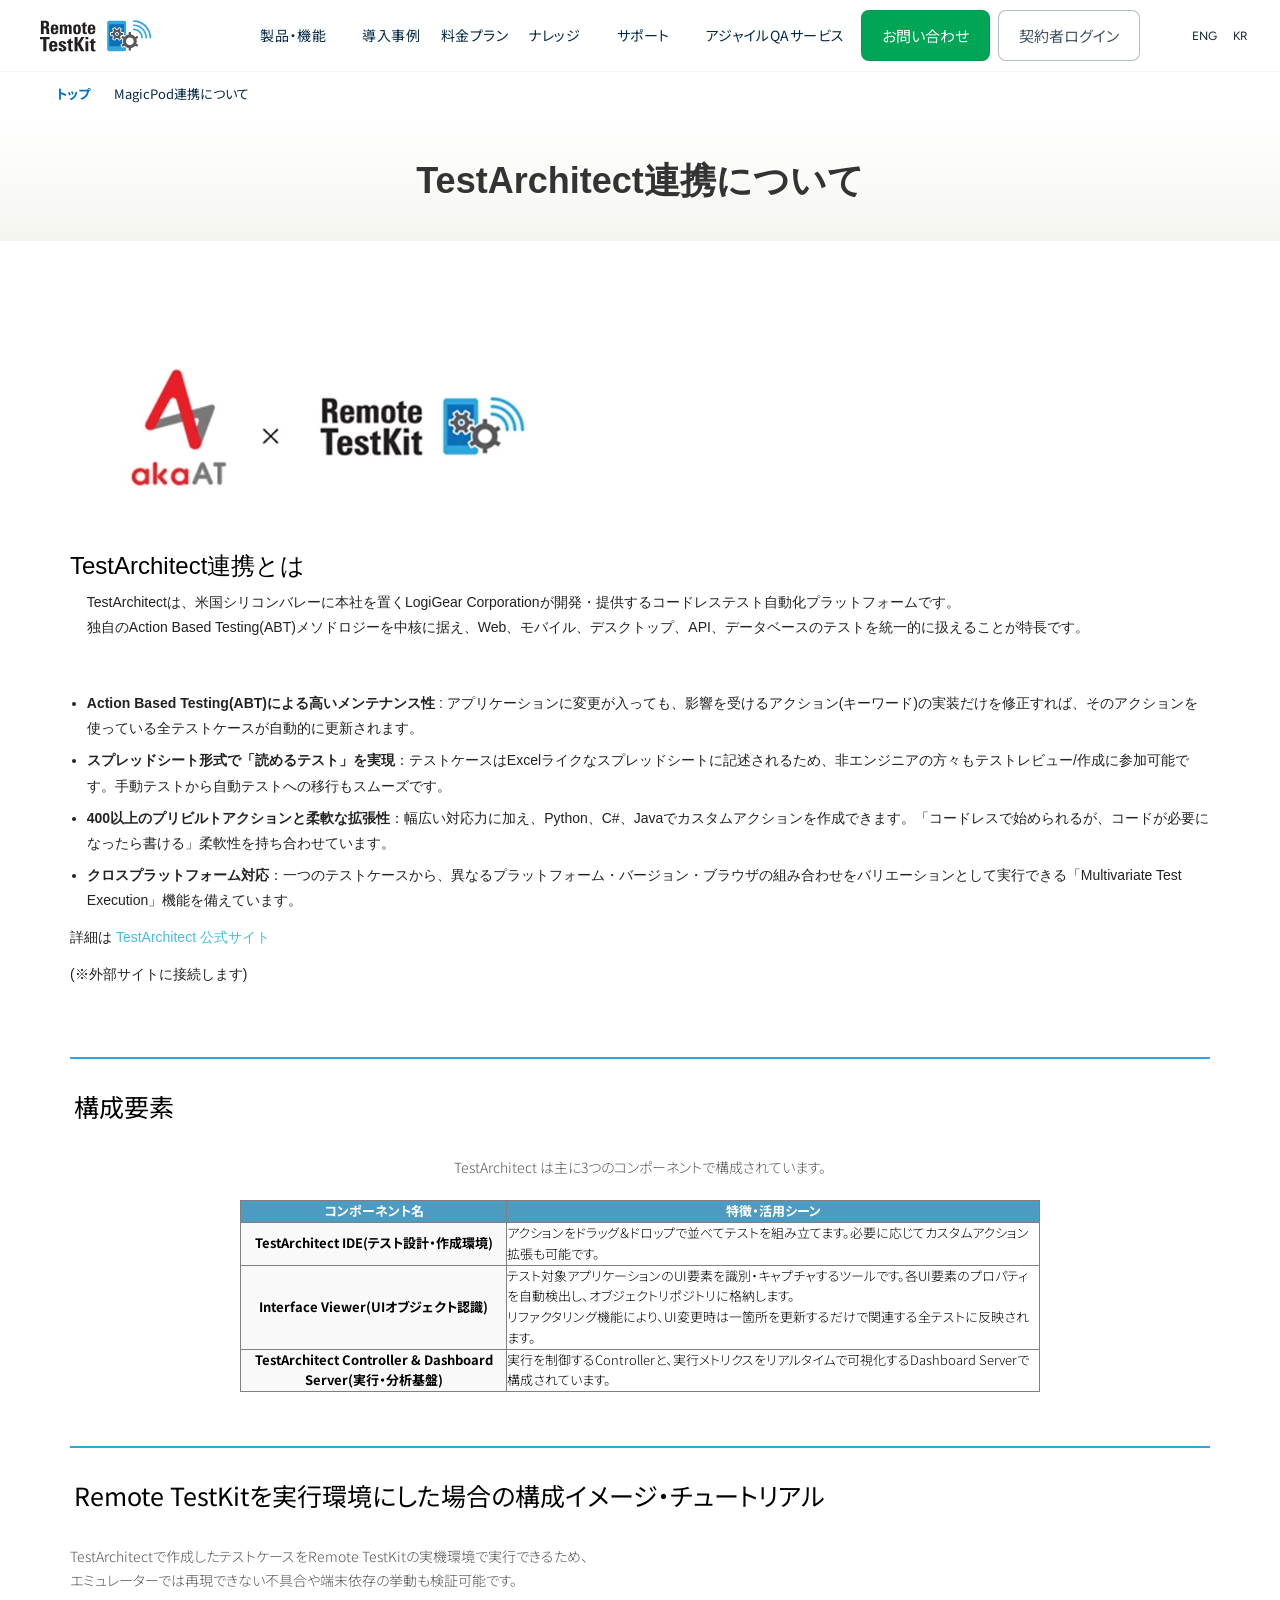
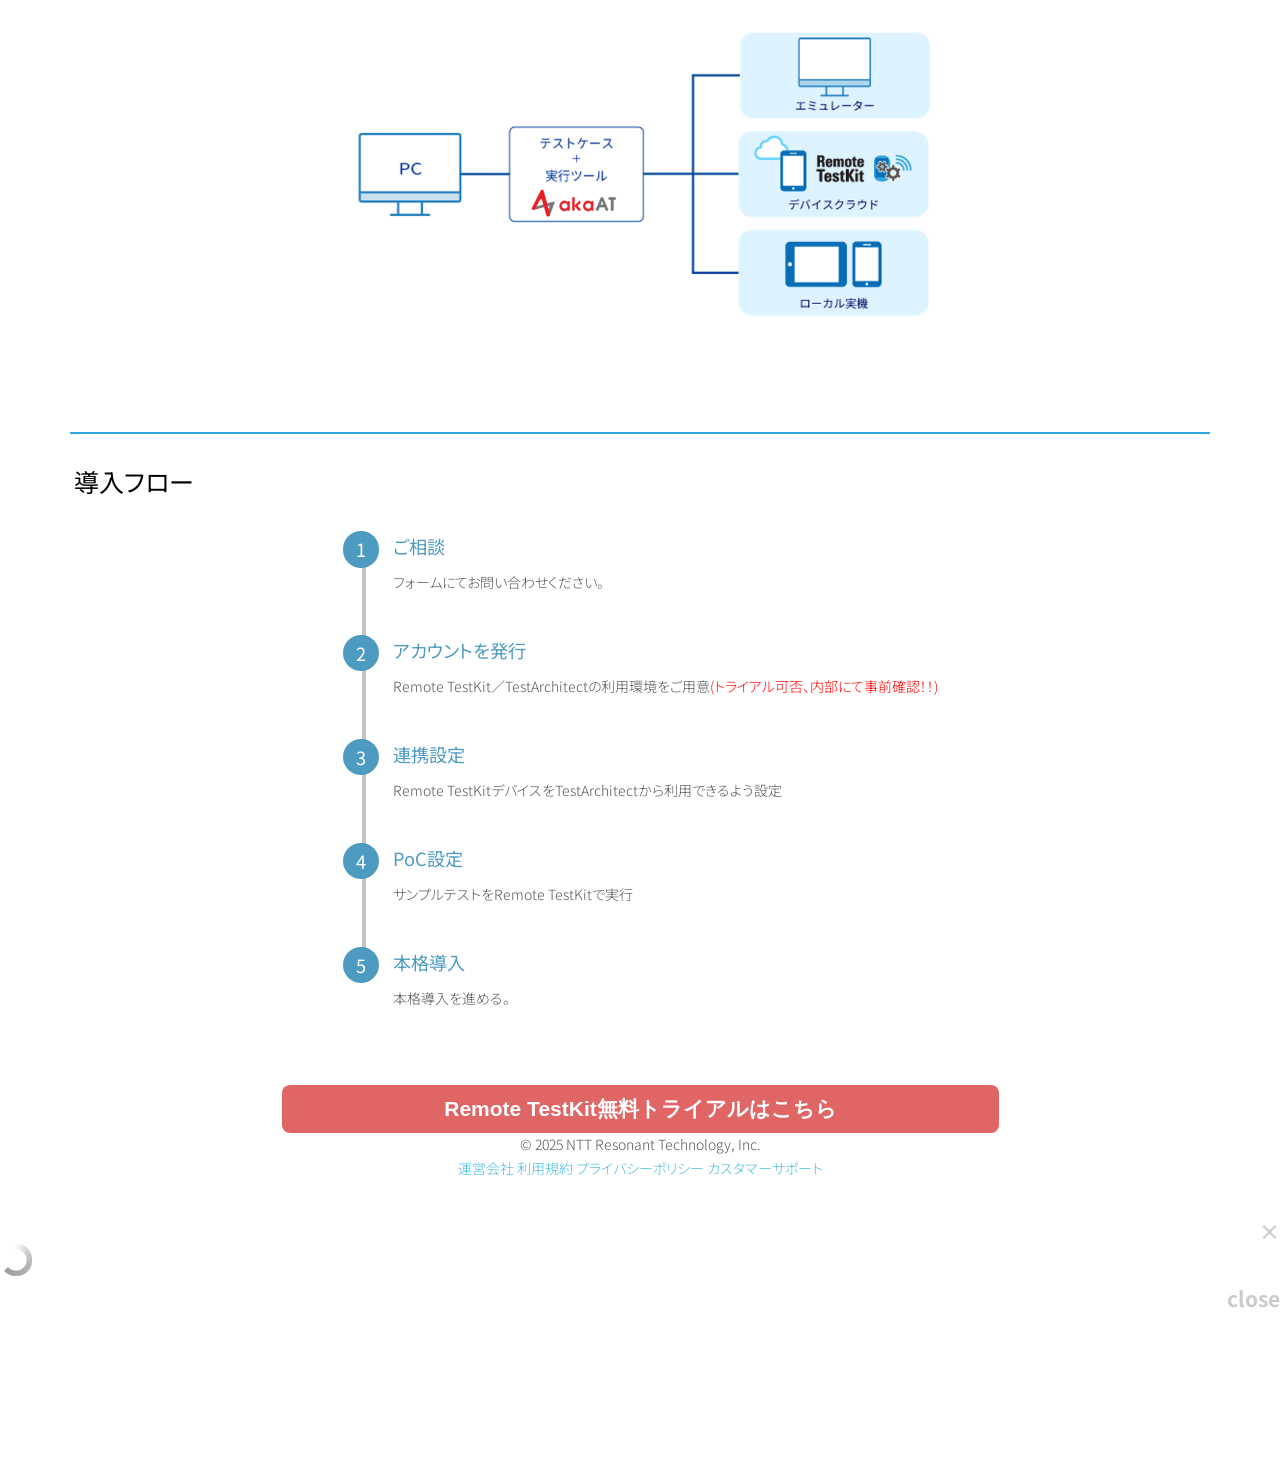
==== TestArchitect/index.html @ 310fbea2 "TestArchitect 初版" ====
<!DOCTYPE html>
<!-- saved from url=(0085)https://appkitbox.com/magicpod%e9%80%a3%e6%90%ba%e3%81%ab%e3%81%a4%e3%81%84%e3%81%a6/ -->
<html lang="ja" class="ja js flexbox flexboxlegacy canvas canvastext webgl no-touch geolocation postmessage no-websqldatabase indexeddb hashchange history draganddrop websockets rgba hsla multiplebgs backgroundsize borderimage borderradius boxshadow textshadow opacity cssanimations csscolumns cssgradients cssreflections csstransforms csstransforms3d csstransitions fontface generatedcontent video audio localstorage sessionstorage webworkers no-applicationcache svg inlinesvg smil svgclippaths" style=""><head prefix="og: http://ogp.me/ns# fb: http://ogp.me/ns/fb# article: http://ogp.me/ns/article#"><meta http-equiv="Content-Type" content="text/html; charset=UTF-8">
<!-- Google Tag Manager -->
<script type="text/javascript" src="./TestArchitect連携について _ Remote TestKit_files/pd.js.ダウンロード"></script><script async="" src="./TestArchitect連携について _ Remote TestKit_files/clarity.js.ダウンロード"></script><script async="" src="./TestArchitect連携について _ Remote TestKit_files/0.8.41"></script><script async="" src="./TestArchitect連携について _ Remote TestKit_files/187213957"></script><script type="text/javascript" async="" src="./TestArchitect連携について _ Remote TestKit_files/js"></script><script type="text/javascript" async="" src="./TestArchitect連携について _ Remote TestKit_files/js(1)"></script><script type="text/javascript" async="" src="./TestArchitect連携について _ Remote TestKit_files/destination"></script><script type="text/javascript" async="" src="./TestArchitect連携について _ Remote TestKit_files/destination(1)"></script><script src="./TestArchitect連携について _ Remote TestKit_files/conversations-embed.js.ダウンロード" type="text/javascript" id="hubspot-messages-loader" data-loader="hs-scriptloader" data-hsjs-portal="46107860" data-hsjs-env="prod" data-hsjs-hublet="na1"></script><script src="./TestArchitect連携について _ Remote TestKit_files/46107860.js.ダウンロード" type="text/javascript" id="hs-analytics"></script><script src="./TestArchitect連携について _ Remote TestKit_files/web-interactives-embed.js.ダウンロード" type="text/javascript" id="hubspot-web-interactives-loader" crossorigin="anonymous" data-loader="hs-scriptloader" data-hsjs-portal="46107860" data-hsjs-env="prod" data-hsjs-hublet="na1"></script><script src="./TestArchitect連携について _ Remote TestKit_files/banner.js.ダウンロード" type="text/javascript" id="cookieBanner-46107860" data-cookieconsent="ignore" data-hs-ignore="true" data-loader="hs-scriptloader" data-hsjs-portal="46107860" data-hsjs-env="prod" data-hsjs-hublet="na1"></script><script src="./TestArchitect連携について _ Remote TestKit_files/fb.js.ダウンロード" type="text/javascript" id="hs-ads-pixel-46107860" data-ads-portal-id="46107860" data-ads-env="prod" data-loader="hs-scriptloader" data-hsjs-portal="46107860" data-hsjs-env="prod" data-hsjs-hublet="na1"></script><script type="text/javascript" async="" src="./TestArchitect連携について _ Remote TestKit_files/6c30570b.js.ダウンロード"></script><script async="" src="./TestArchitect連携について _ Remote TestKit_files/pixel.js.ダウンロード"></script><script async="" src="./TestArchitect連携について _ Remote TestKit_files/lv7d6keakw"></script><script src="./TestArchitect連携について _ Remote TestKit_files/3764869710409038" async=""></script><script src="./TestArchitect連携について _ Remote TestKit_files/300545954477905" async=""></script><script async="" src="./TestArchitect連携について _ Remote TestKit_files/fbevents.js.ダウンロード"></script><script type="text/javascript" async="" src="./TestArchitect連携について _ Remote TestKit_files/bat.js.ダウンロード"></script><script type="text/javascript" async="" src="./TestArchitect連携について _ Remote TestKit_files/analytics.js.ダウンロード"></script><script type="text/javascript" async="" src="./TestArchitect連携について _ Remote TestKit_files/js(2)"></script><script type="text/javascript" async="" src="./TestArchitect連携について _ Remote TestKit_files/js(3)"></script><script type="text/javascript" async="" src="./TestArchitect連携について _ Remote TestKit_files/pta.js.ダウンロード"></script><script type="text/javascript" async="" src="./TestArchitect連携について _ Remote TestKit_files/pts.js.ダウンロード"></script><script async="" src="./TestArchitect連携について _ Remote TestKit_files/tag.js.ダウンロード"></script><script async="" src="./TestArchitect連携について _ Remote TestKit_files/gtm.js.ダウンロード"></script><script>(function(w,d,s,l,i){w[l]=w[l]||[];w[l].push({'gtm.start':
new Date().getTime(),event:'gtm.js'});var f=d.getElementsByTagName(s)[0],
j=d.createElement(s),dl=l!='dataLayer'?'&l='+l:'';j.async=true;j.src=
'https://www.googletagmanager.com/gtm.js?id='+i+dl;f.parentNode.insertBefore(j,f);
})(window,document,'script','dataLayer','GTM-W7FRDHK');</script>
<!-- End Google Tag Manager -->




<meta name="twitter:site" content="@AppKitBox">
<meta name="twitter:card" content="summary">
<meta name="viewport" content="width=device-width, initial-scale=1">
<!-- <meta http-equiv="X-FRAME-OPTIONS" content="SAMEORIGIN"> -->



<link rel="stylesheet" href="./TestArchitect連携について _ Remote TestKit_files/font-awesome.min.css">
<link rel="stylesheet" href="./TestArchitect連携について _ Remote TestKit_files/colorbox.css">
<link rel="stylesheet" href="./TestArchitect連携について _ Remote TestKit_files/button.css">
<link rel="stylesheet" href="./TestArchitect連携について _ Remote TestKit_files/style.css" type="text/css">
<link rel="stylesheet" href="./TestArchitect連携について _ Remote TestKit_files/main.css">
<link rel="stylesheet" href="./TestArchitect連携について _ Remote TestKit_files/renew.css" type="text/css" media="all">
<link rel="stylesheet" href="./TestArchitect連携について _ Remote TestKit_files/table-sort-style.css">
<link rel="stylesheet" href="./TestArchitect連携について _ Remote TestKit_files/pages.css">
<link rel="stylesheet" href="./TestArchitect連携について _ Remote TestKit_files/common.css">
<link rel="stylesheet" media="print" href="./TestArchitect連携について _ Remote TestKit_files/print.css">



<script src="./TestArchitect連携について _ Remote TestKit_files/modernizr.js.ダウンロード"></script>
<script type="text/javascript">
window.onload = function(){
	var ifrm = document.getElementById('rtkkr').contentWindow;
	ifrm.postMessage({cmd:'getHeight'}, home_url( '/' ));
	document.getElementById('rtkkr').onload = function(){
		ifrm.postMessage({cmd:'getHeight'}, home_url( '/' ));
	};
};
window.addEventListener('message',function(e){
	if (e.data.cmd=='adjustHeight') {
		document.getElementById('rtkkr').style.height = e.data.height+'px';
	}
},false);
</script>
<!-- WP_HEAD -->

		<!-- All in One SEO 4.2.3.1 -->
		<title>TestArchitect連携について | Remote TestKit</title>
		<meta name="robots" content="max-image-preview:large">
		<link rel="canonical" href="https://appkitbox.com/magicpod%e9%80%a3%e6%90%ba%e3%81%ab%e3%81%a4%e3%81%84%e3%81%a6">
		<meta name="generator" content="All in One SEO (AIOSEO) 4.2.3.1 ">
		<meta property="og:locale" content="ja_JP">
		<meta property="og:site_name" content="Remote TestKit">
		<meta property="og:type" content="article">
		<meta property="og:title" content="MagicPod連携について | Remote TestKit">
		<meta property="og:url" content="https://appkitbox.com/magicpod%e9%80%a3%e6%90%ba%e3%81%ab%e3%81%a4%e3%81%84%e3%81%a6">
		<meta property="article:published_time" content="2025-10-07T10:10:45+00:00">
		<meta property="article:modified_time" content="2025-10-29T01:18:08+00:00">
		<meta name="twitter:card" content="summary">
		<meta name="twitter:title" content="MagicPod連携について | Remote TestKit">
		<meta name="twitter:image" content="https://appkitbox.com/wp-content/uploads/seo.png">
		<meta name="google" content="nositelinkssearchbox">
		<script type="application/ld+json" class="aioseo-schema">
			{"@context":"https:\/\/schema.org","@graph":[{"@type":"WebSite","@id":"https:\/\/appkitbox.com\/#website","url":"https:\/\/appkitbox.com\/","name":"Remote TestKit","description":"\u30b9\u30de\u30fc\u30c8\u30d5\u30a9\u30f3\u30a2\u30d7\u30ea\u958b\u767a\u3001\u753b\u9762\u30c1\u30a7\u30c3\u30af\u306e\u305f\u3081\u306e\u5b9f\u6a5f\u691c\u8a3c\u30b5\u30fc\u30d3\u30b9\u3067\u3059\u3002\u597d\u304d\u306a\u6642\u306b\u30b9\u30de\u30fc\u30c8\u30d5\u30a9\u30f3\u3092\u30ec\u30f3\u30bf\u30eb\u3057\u3066\u30c6\u30b9\u30c8\u3067\u304d\u307e\u3059\u3002","inLanguage":"ja","publisher":{"@id":"https:\/\/appkitbox.com\/#organization"}},{"@type":"Organization","@id":"https:\/\/appkitbox.com\/#organization","name":"Remote TestKit","url":"https:\/\/appkitbox.com\/"},{"@type":"BreadcrumbList","@id":"https:\/\/appkitbox.com\/magicpod%e9%80%a3%e6%90%ba%e3%81%ab%e3%81%a4%e3%81%84%e3%81%a6\/#breadcrumblist","itemListElement":[{"@type":"ListItem","@id":"https:\/\/appkitbox.com\/#listItem","position":1,"item":{"@type":"WebPage","@id":"https:\/\/appkitbox.com\/","name":"\u30db\u30fc\u30e0","description":"\u30af\u30e9\u30a6\u30c9\u4e0a\u3067\u5b9f\u6a5f\u30b9\u30de\u30db\u3092\u7c21\u5358\u30ec\u30f3\u30bf\u30eb\u3002\u30a2\u30d7\u30ea\u958b\u767a\u3001\u691c\u8a3c\u3001UI\u78ba\u8a8d\u3092\u5727\u5012\u7684\u306b\u52b9\u7387\u5316\uff01 \u7aef\u672b\u306e\u30b5\u30a6\u30f3\u30c9\u78ba\u8a8d\u30fb\u8907\u6570\u7aef\u672b\u3092\u4e26\u3079\u3066\u6bd4\u8f03\u53ef\u80fd\u30fb\u8907\u6570\u4eba\u3067\u540c\u6642\u30c7\u30b6\u30a4\u30f3\u78ba\u8a8d\u30fbPC\u30ad\u30fc\u30dc\u30fc\u30c9\u3067\u30b9\u30de\u30db\u64cd\u4f5c\u30fb\u30b5\u30a4\u30c8\u5168\u753b\u9762\u30ad\u30e3\u30d7\u30c1\u30e3\u30fb24\u6642\u9593365\u65e5\u3044\u3064\u3067\u3082\u691c\u8a3c\u3002","url":"https:\/\/appkitbox.com\/"},"nextItem":"https:\/\/appkitbox.com\/magicpod%e9%80%a3%e6%90%ba%e3%81%ab%e3%81%a4%e3%81%84%e3%81%a6\/#listItem"},{"@type":"ListItem","@id":"https:\/\/appkitbox.com\/magicpod%e9%80%a3%e6%90%ba%e3%81%ab%e3%81%a4%e3%81%84%e3%81%a6\/#listItem","position":2,"item":{"@type":"WebPage","@id":"https:\/\/appkitbox.com\/magicpod%e9%80%a3%e6%90%ba%e3%81%ab%e3%81%a4%e3%81%84%e3%81%a6\/","name":"MagicPod\u9023\u643a\u306b\u3064\u3044\u3066","url":"https:\/\/appkitbox.com\/magicpod%e9%80%a3%e6%90%ba%e3%81%ab%e3%81%a4%e3%81%84%e3%81%a6\/"},"previousItem":"https:\/\/appkitbox.com\/#listItem"}]},{"@type":"WebPage","@id":"https:\/\/appkitbox.com\/magicpod%e9%80%a3%e6%90%ba%e3%81%ab%e3%81%a4%e3%81%84%e3%81%a6\/#webpage","url":"https:\/\/appkitbox.com\/magicpod%e9%80%a3%e6%90%ba%e3%81%ab%e3%81%a4%e3%81%84%e3%81%a6\/","name":"MagicPod\u9023\u643a\u306b\u3064\u3044\u3066 | Remote TestKit","inLanguage":"ja","isPartOf":{"@id":"https:\/\/appkitbox.com\/#website"},"breadcrumb":{"@id":"https:\/\/appkitbox.com\/magicpod%e9%80%a3%e6%90%ba%e3%81%ab%e3%81%a4%e3%81%84%e3%81%a6\/#breadcrumblist"},"datePublished":"2025-10-07T10:10:45+09:00","dateModified":"2025-10-29T01:18:08+09:00"}]}
		</script>
		<!-- All in One SEO -->

<link rel="dns-prefetch" href="https://js.hs-scripts.com/">
<link rel="dns-prefetch" href="https://ajax.googleapis.com/">
<link rel="dns-prefetch" href="https://code.jquery.com/">
<link rel="dns-prefetch" href="https://s.w.org/">
<script type="text/javascript">
window._wpemojiSettings = {"baseUrl":"https:\/\/s.w.org\/images\/core\/emoji\/14.0.0\/72x72\/","ext":".png","svgUrl":"https:\/\/s.w.org\/images\/core\/emoji\/14.0.0\/svg\/","svgExt":".svg","source":{"concatemoji":"https:\/\/appkitbox.com\/wp-includes\/js\/wp-emoji-release.min.js?ver=6.0.11"}};
/*! This file is auto-generated */
!function(e,a,t){var n,r,o,i=a.createElement("canvas"),p=i.getContext&&i.getContext("2d");function s(e,t){var a=String.fromCharCode,e=(p.clearRect(0,0,i.width,i.height),p.fillText(a.apply(this,e),0,0),i.toDataURL());return p.clearRect(0,0,i.width,i.height),p.fillText(a.apply(this,t),0,0),e===i.toDataURL()}function c(e){var t=a.createElement("script");t.src=e,t.defer=t.type="text/javascript",a.getElementsByTagName("head")[0].appendChild(t)}for(o=Array("flag","emoji"),t.supports={everything:!0,everythingExceptFlag:!0},r=0;r<o.length;r++)t.supports[o[r]]=function(e){if(!p||!p.fillText)return!1;switch(p.textBaseline="top",p.font="600 32px Arial",e){case"flag":return s([127987,65039,8205,9895,65039],[127987,65039,8203,9895,65039])?!1:!s([55356,56826,55356,56819],[55356,56826,8203,55356,56819])&&!s([55356,57332,56128,56423,56128,56418,56128,56421,56128,56430,56128,56423,56128,56447],[55356,57332,8203,56128,56423,8203,56128,56418,8203,56128,56421,8203,56128,56430,8203,56128,56423,8203,56128,56447]);case"emoji":return!s([129777,127995,8205,129778,127999],[129777,127995,8203,129778,127999])}return!1}(o[r]),t.supports.everything=t.supports.everything&&t.supports[o[r]],"flag"!==o[r]&&(t.supports.everythingExceptFlag=t.supports.everythingExceptFlag&&t.supports[o[r]]);t.supports.everythingExceptFlag=t.supports.everythingExceptFlag&&!t.supports.flag,t.DOMReady=!1,t.readyCallback=function(){t.DOMReady=!0},t.supports.everything||(n=function(){t.readyCallback()},a.addEventListener?(a.addEventListener("DOMContentLoaded",n,!1),e.addEventListener("load",n,!1)):(e.attachEvent("onload",n),a.attachEvent("onreadystatechange",function(){"complete"===a.readyState&&t.readyCallback()})),(e=t.source||{}).concatemoji?c(e.concatemoji):e.wpemoji&&e.twemoji&&(c(e.twemoji),c(e.wpemoji)))}(window,document,window._wpemojiSettings);
</script><script src="./TestArchitect連携について _ Remote TestKit_files/wp-emoji-release.min.js.ダウンロード" type="text/javascript" defer=""></script>
<style type="text/css">
img.wp-smiley,
img.emoji {
	display: inline !important;
	border: none !important;
	box-shadow: none !important;
	height: 1em !important;
	width: 1em !important;
	margin: 0 0.07em !important;
	vertical-align: -0.1em !important;
	background: none !important;
	padding: 0 !important;
}
</style>
	<link rel="stylesheet" id="cmn-css" href="./TestArchitect連携について _ Remote TestKit_files/common(1).css" type="text/css" media="all">
<link rel="stylesheet" id="wp-block-library-css" href="./TestArchitect連携について _ Remote TestKit_files/style.min.css" type="text/css" media="all">
<style id="global-styles-inline-css" type="text/css">
body{--wp--preset--color--black: #000000;--wp--preset--color--cyan-bluish-gray: #abb8c3;--wp--preset--color--white: #ffffff;--wp--preset--color--pale-pink: #f78da7;--wp--preset--color--vivid-red: #cf2e2e;--wp--preset--color--luminous-vivid-orange: #ff6900;--wp--preset--color--luminous-vivid-amber: #fcb900;--wp--preset--color--light-green-cyan: #7bdcb5;--wp--preset--color--vivid-green-cyan: #00d084;--wp--preset--color--pale-cyan-blue: #8ed1fc;--wp--preset--color--vivid-cyan-blue: #0693e3;--wp--preset--color--vivid-purple: #9b51e0;--wp--preset--gradient--vivid-cyan-blue-to-vivid-purple: linear-gradient(135deg,rgba(6,147,227,1) 0%,rgb(155,81,224) 100%);--wp--preset--gradient--light-green-cyan-to-vivid-green-cyan: linear-gradient(135deg,rgb(122,220,180) 0%,rgb(0,208,130) 100%);--wp--preset--gradient--luminous-vivid-amber-to-luminous-vivid-orange: linear-gradient(135deg,rgba(252,185,0,1) 0%,rgba(255,105,0,1) 100%);--wp--preset--gradient--luminous-vivid-orange-to-vivid-red: linear-gradient(135deg,rgba(255,105,0,1) 0%,rgb(207,46,46) 100%);--wp--preset--gradient--very-light-gray-to-cyan-bluish-gray: linear-gradient(135deg,rgb(238,238,238) 0%,rgb(169,184,195) 100%);--wp--preset--gradient--cool-to-warm-spectrum: linear-gradient(135deg,rgb(74,234,220) 0%,rgb(151,120,209) 20%,rgb(207,42,186) 40%,rgb(238,44,130) 60%,rgb(251,105,98) 80%,rgb(254,248,76) 100%);--wp--preset--gradient--blush-light-purple: linear-gradient(135deg,rgb(255,206,236) 0%,rgb(152,150,240) 100%);--wp--preset--gradient--blush-bordeaux: linear-gradient(135deg,rgb(254,205,165) 0%,rgb(254,45,45) 50%,rgb(107,0,62) 100%);--wp--preset--gradient--luminous-dusk: linear-gradient(135deg,rgb(255,203,112) 0%,rgb(199,81,192) 50%,rgb(65,88,208) 100%);--wp--preset--gradient--pale-ocean: linear-gradient(135deg,rgb(255,245,203) 0%,rgb(182,227,212) 50%,rgb(51,167,181) 100%);--wp--preset--gradient--electric-grass: linear-gradient(135deg,rgb(202,248,128) 0%,rgb(113,206,126) 100%);--wp--preset--gradient--midnight: linear-gradient(135deg,rgb(2,3,129) 0%,rgb(40,116,252) 100%);--wp--preset--duotone--dark-grayscale: url('#wp-duotone-dark-grayscale');--wp--preset--duotone--grayscale: url('#wp-duotone-grayscale');--wp--preset--duotone--purple-yellow: url('#wp-duotone-purple-yellow');--wp--preset--duotone--blue-red: url('#wp-duotone-blue-red');--wp--preset--duotone--midnight: url('#wp-duotone-midnight');--wp--preset--duotone--magenta-yellow: url('#wp-duotone-magenta-yellow');--wp--preset--duotone--purple-green: url('#wp-duotone-purple-green');--wp--preset--duotone--blue-orange: url('#wp-duotone-blue-orange');--wp--preset--font-size--small: 13px;--wp--preset--font-size--medium: 20px;--wp--preset--font-size--large: 36px;--wp--preset--font-size--x-large: 42px;}.has-black-color{color: var(--wp--preset--color--black) !important;}.has-cyan-bluish-gray-color{color: var(--wp--preset--color--cyan-bluish-gray) !important;}.has-white-color{color: var(--wp--preset--color--white) !important;}.has-pale-pink-color{color: var(--wp--preset--color--pale-pink) !important;}.has-vivid-red-color{color: var(--wp--preset--color--vivid-red) !important;}.has-luminous-vivid-orange-color{color: var(--wp--preset--color--luminous-vivid-orange) !important;}.has-luminous-vivid-amber-color{color: var(--wp--preset--color--luminous-vivid-amber) !important;}.has-light-green-cyan-color{color: var(--wp--preset--color--light-green-cyan) !important;}.has-vivid-green-cyan-color{color: var(--wp--preset--color--vivid-green-cyan) !important;}.has-pale-cyan-blue-color{color: var(--wp--preset--color--pale-cyan-blue) !important;}.has-vivid-cyan-blue-color{color: var(--wp--preset--color--vivid-cyan-blue) !important;}.has-vivid-purple-color{color: var(--wp--preset--color--vivid-purple) !important;}.has-black-background-color{background-color: var(--wp--preset--color--black) !important;}.has-cyan-bluish-gray-background-color{background-color: var(--wp--preset--color--cyan-bluish-gray) !important;}.has-white-background-color{background-color: var(--wp--preset--color--white) !important;}.has-pale-pink-background-color{background-color: var(--wp--preset--color--pale-pink) !important;}.has-vivid-red-background-color{background-color: var(--wp--preset--color--vivid-red) !important;}.has-luminous-vivid-orange-background-color{background-color: var(--wp--preset--color--luminous-vivid-orange) !important;}.has-luminous-vivid-amber-background-color{background-color: var(--wp--preset--color--luminous-vivid-amber) !important;}.has-light-green-cyan-background-color{background-color: var(--wp--preset--color--light-green-cyan) !important;}.has-vivid-green-cyan-background-color{background-color: var(--wp--preset--color--vivid-green-cyan) !important;}.has-pale-cyan-blue-background-color{background-color: var(--wp--preset--color--pale-cyan-blue) !important;}.has-vivid-cyan-blue-background-color{background-color: var(--wp--preset--color--vivid-cyan-blue) !important;}.has-vivid-purple-background-color{background-color: var(--wp--preset--color--vivid-purple) !important;}.has-black-border-color{border-color: var(--wp--preset--color--black) !important;}.has-cyan-bluish-gray-border-color{border-color: var(--wp--preset--color--cyan-bluish-gray) !important;}.has-white-border-color{border-color: var(--wp--preset--color--white) !important;}.has-pale-pink-border-color{border-color: var(--wp--preset--color--pale-pink) !important;}.has-vivid-red-border-color{border-color: var(--wp--preset--color--vivid-red) !important;}.has-luminous-vivid-orange-border-color{border-color: var(--wp--preset--color--luminous-vivid-orange) !important;}.has-luminous-vivid-amber-border-color{border-color: var(--wp--preset--color--luminous-vivid-amber) !important;}.has-light-green-cyan-border-color{border-color: var(--wp--preset--color--light-green-cyan) !important;}.has-vivid-green-cyan-border-color{border-color: var(--wp--preset--color--vivid-green-cyan) !important;}.has-pale-cyan-blue-border-color{border-color: var(--wp--preset--color--pale-cyan-blue) !important;}.has-vivid-cyan-blue-border-color{border-color: var(--wp--preset--color--vivid-cyan-blue) !important;}.has-vivid-purple-border-color{border-color: var(--wp--preset--color--vivid-purple) !important;}.has-vivid-cyan-blue-to-vivid-purple-gradient-background{background: var(--wp--preset--gradient--vivid-cyan-blue-to-vivid-purple) !important;}.has-light-green-cyan-to-vivid-green-cyan-gradient-background{background: var(--wp--preset--gradient--light-green-cyan-to-vivid-green-cyan) !important;}.has-luminous-vivid-amber-to-luminous-vivid-orange-gradient-background{background: var(--wp--preset--gradient--luminous-vivid-amber-to-luminous-vivid-orange) !important;}.has-luminous-vivid-orange-to-vivid-red-gradient-background{background: var(--wp--preset--gradient--luminous-vivid-orange-to-vivid-red) !important;}.has-very-light-gray-to-cyan-bluish-gray-gradient-background{background: var(--wp--preset--gradient--very-light-gray-to-cyan-bluish-gray) !important;}.has-cool-to-warm-spectrum-gradient-background{background: var(--wp--preset--gradient--cool-to-warm-spectrum) !important;}.has-blush-light-purple-gradient-background{background: var(--wp--preset--gradient--blush-light-purple) !important;}.has-blush-bordeaux-gradient-background{background: var(--wp--preset--gradient--blush-bordeaux) !important;}.has-luminous-dusk-gradient-background{background: var(--wp--preset--gradient--luminous-dusk) !important;}.has-pale-ocean-gradient-background{background: var(--wp--preset--gradient--pale-ocean) !important;}.has-electric-grass-gradient-background{background: var(--wp--preset--gradient--electric-grass) !important;}.has-midnight-gradient-background{background: var(--wp--preset--gradient--midnight) !important;}.has-small-font-size{font-size: var(--wp--preset--font-size--small) !important;}.has-medium-font-size{font-size: var(--wp--preset--font-size--medium) !important;}.has-large-font-size{font-size: var(--wp--preset--font-size--large) !important;}.has-x-large-font-size{font-size: var(--wp--preset--font-size--x-large) !important;}
</style>
<link rel="stylesheet" id="contact-form-7-css" href="./TestArchitect連携について _ Remote TestKit_files/styles.css" type="text/css" media="all">
<script type="text/javascript" src="./TestArchitect連携について _ Remote TestKit_files/jquery.min.js.ダウンロード" id="jquery-js"></script>
<script type="text/javascript" src="./TestArchitect連携について _ Remote TestKit_files/common.js.ダウンロード" id="cmn-js"></script>
<script type="text/javascript" src="./TestArchitect連携について _ Remote TestKit_files/jquery-migrate-3.1.0.min.js.ダウンロード" id="jquery-migrate-js"></script>
<link rel="https://api.w.org/" href="https://appkitbox.com/wp-json/"><link rel="alternate" type="application/json" href="https://appkitbox.com/wp-json/wp/v2/pages/485871"><link rel="EditURI" type="application/rsd+xml" title="RSD" href="https://appkitbox.com/xmlrpc.php?rsd">
<link rel="wlwmanifest" type="application/wlwmanifest+xml" href="https://appkitbox.com/wp-includes/wlwmanifest.xml"> 
<meta name="generator" content="WordPress 6.0.11">
<link rel="shortlink" href="https://appkitbox.com/?p=485871">
<link rel="alternate" type="application/json+oembed" href="https://appkitbox.com/wp-json/oembed/1.0/embed?url=https%3A%2F%2Fappkitbox.com%2Fmagicpod%25e9%2580%25a3%25e6%2590%25ba%25e3%2581%25ab%25e3%2581%25a4%25e3%2581%2584%25e3%2581%25a6%2F">
<link rel="alternate" type="text/xml+oembed" href="https://appkitbox.com/wp-json/oembed/1.0/embed?url=https%3A%2F%2Fappkitbox.com%2Fmagicpod%25e9%2580%25a3%25e6%2590%25ba%25e3%2581%25ab%25e3%2581%25a4%25e3%2581%2584%25e3%2581%25a6%2F&amp;format=xml">
			<!-- DO NOT COPY THIS SNIPPET! Start of Page Analytics Tracking for HubSpot WordPress plugin v11.1.11-->
			<script class="hsq-set-content-id" data-content-id="standard-page">
				var _hsq = _hsq || [];
				_hsq.push(["setContentType", "standard-page"]);
			</script>
			<!-- DO NOT COPY THIS SNIPPET! End of Page Analytics Tracking for HubSpot WordPress plugin -->
			
<!-- BEGIN: WP Social Bookmarking Light HEAD -->
<style type="text/css">.wp_social_bookmarking_light{
    border: none;
    padding: 0;
    margin: 0 auto;
}
.wp_social_bookmarking_light .wsbl_facebook {}
.wp_social_bookmarking_light .wsbl_facebook a {
  display: inline-block;
  width: 32px;
  height: 32px;
  background: url(/wp-content/themes/testkit-jp/shared/images/common/facebook.svg) no-repeat center;
}
.wp_social_bookmarking_light .wsbl_twitter {}
.wp_social_bookmarking_light .wsbl_twitter a {
  display: inline-block;
  width: 32px;
  height: 32px;
  background: url(/wp-content/themes/testkit-jp/shared/images/common/x.svg) no-repeat center;
}
.wp_social_bookmarking_light .wsbl_facebook img,
.wp_social_bookmarking_light .wsbl_twitter img {
  display: none;
}
.wp_social_bookmarking_light div{
    float: left !important;
    border: 0 !important;
    padding: 0 !important;
    margin: 0 5px 0px 0 !important;
    min-height: 30px !important;
    line-height: 18px !important;
    text-indent: 0 !important;
}
.wp_social_bookmarking_light img{
    border: 0 !important;
    padding: 0;
    margin: 0;
    vertical-align: top !important;
}
.wp_social_bookmarking_light_clear{
    clear: both !important;
}
#fb-root{
    display: none;
}
.wsbl_facebook_like iframe{
    max-width: none !important;
}
.wsbl_pinterest a{
    border: 0px !important;
}
</style>
<!-- END: WP Social Bookmarking Light HEAD -->
<!-- WP_HEAD -->

<script src="./TestArchitect連携について _ Remote TestKit_files/tag" async=""></script><script src="./TestArchitect連携について _ Remote TestKit_files/187052028.js.ダウンロード" type="text/javascript" async="" data-ueto="ueto_ba023ee532"></script><script src="./TestArchitect連携について _ Remote TestKit_files/187213957.js.ダウンロード" type="text/javascript" async="" data-ueto="ueto_78d0136799"></script><style id="_goober"> .go2933276541{position:fixed;display:block;width:100%;height:0px;margin:0px;padding:0px;overflow:visible;transform-style:preserve-3d;background:transparent;backface-visibility:hidden;pointer-events:none;left:0px;z-index:9998;}.go2369186930{top:0px;z-index:9999;height:100%;width:100%;}.go1348078617{bottom:0px;}.go2417249464{position:fixed;z-index:9989;}.go3921366393{left:0;bottom:0;}.go3967842156{right:0;bottom:0;}.go613305155{left:0;top:0;}.go471583506{right:0;top:0;}.go3670563033{position:relative;overflow:hidden;display:none;}.go1041095097{display:block;}.go1632949049{position:absolute;pointer-events:none;width:101vw;height:101vh;background:rgba(0,0,0,0.7);opacity:0;z-index:-1;}.go2512015367{z-index:99998;opacity:0.8;visibility:visible;pointer-events:all;cursor:pointer;}.go1432718904{overflow:hidden;}.go812842568{display:block !important;position:static !important;box-sizing:border-box !important;background:transparent !important;border:none;min-height:0px !important;max-height:none !important;margin:0px;padding:0px !important;height:100% !important;width:1px !important;max-width:100% !important;min-width:100% !important;}.go3064412225{z-index:99999;visibility:hidden;position:absolute;inset:50vh auto auto 50%;left:50%;top:50%;transform:translate(-50%,-50%) translateY(100vh);pointer-events:none;max-height:95%;max-width:95%;}.go1656994552{pointer-events:auto !important;visibility:visible;transform:translate(-50%,-50%) translateY(0);transition:transform 0.75s linear(0,0.006,0.023 2.2%,0.096 4.8%,0.532 15.4%,0.72 21%,0.793,0.853 26.7%,0.902,0.941,0.968 36.2%,0.987 39.7%,1 43.7%,1.007 48.3%,1.009 55.3%,1.002 78.2%,1 );}.go456419034{transition:opacity 0.3s ease-in;}.go3128134379{pointer-events:auto !important;visibility:visible !important;max-height:95vh !important;transition:max-height 1s ease-in;}.go494047706{z-index:9999;width:100%;max-height:95%;position:fixed;visibility:hidden;}.go2481764524{z-index:9999;width:100%;max-height:95%;position:fixed;visibility:hidden;bottom:0px;}.go2685733372{visibility:hidden;}.go2985984737{visibility:visible !important;}.go3281949485{pointer-events:auto !important;visibility:visible !important;max-height:95vh !important;transform:none !important;}.go3508454897{z-index:9999;width:100%;max-height:95%;position:fixed;visibility:hidden;transition:transform 1s linear(0,0.006,0.022 2.3%,0.091 5.1%,0.18 7.6%,0.508 16.3%,0.607,0.691,0.762,0.822 28.4%,0.872,0.912 35.1%,0.944 38.9%,0.968 43%,0.985 47.6%,0.996 53.1%,1.001 58.4%,1.003 65.1%,1 );}.go988075951{z-index:9999;position:fixed;left:10px;top:10px;max-height:95vh !important;max-width:95%;visibility:hidden;}.go2699082514{z-index:9999;position:fixed;right:10px;top:10px;max-height:95vh !important;max-width:95%;visibility:hidden;}.go1595992025{z-index:9999;position:fixed;left:10px;bottom:10px;max-height:95vh !important;max-width:95%;visibility:hidden;}.go1222083472{z-index:9999;position:fixed;right:10px;bottom:10px;max-height:95vh !important;max-width:95%;visibility:hidden;}.go722322694{transition:none !important;}.go26732895{cursor:pointer;}.go2083580917{display:flex;justify-content:center;align-items:center;}</style><style type="text/css">html.hs-messages-widget-open.hs-messages-mobile,html.hs-messages-widget-open.hs-messages-mobile body{overflow:hidden!important;position:relative!important}html.hs-messages-widget-open.hs-messages-mobile body{height:100%!important;margin:0!important}#hubspot-messages-iframe-container{display:initial!important;z-index:2147483647;position:fixed!important;bottom:0!important}#hubspot-messages-iframe-container:hover .hs-drag-handle--v2--widget-open--left,#hubspot-messages-iframe-container:hover .hs-drag-handle--v2--widget-open--right{display:flex!important}#hubspot-messages-iframe-container.widget-align-left{left:0!important}#hubspot-messages-iframe-container.widget-align-right{right:0!important}#hubspot-messages-iframe-container.internal{z-index:1016}#hubspot-messages-iframe-container.internal iframe{min-width:108px}#hubspot-messages-iframe-container .hs-shadow-container{display:initial!important;z-index:-1;position:absolute;width:0;height:0;bottom:0;content:""}#hubspot-messages-iframe-container .hs-shadow-container.internal{display:none!important}#hubspot-messages-iframe-container .hs-shadow-container.active{width:400px;height:400px}#hubspot-messages-iframe-container iframe{display:initial!important;width:100%!important;height:100%!important;border:none!important;position:absolute!important;bottom:0!important;right:0!important;background:transparent!important}#hubspot-messages-iframe-container .hs-drag-handle--v2--widget-open--right{bottom:20px;left:-5px;display:none!important}#hubspot-messages-iframe-container .hs-drag-handle--v2--widget-open--left{bottom:20px;right:-5px;display:none!important}.hs-drag-handle{position:absolute;cursor:grab;height:60px;display:none;align-items:center;transition:opacity .5s ease;transition-delay:.5s;opacity:1}.hs-drag-handle--v1--right{right:82px;bottom:16px}.hs-drag-handle--v1--left{left:82px;bottom:16px}.hs-drag-handle--v2--icon-launcher--right{bottom:23px;left:15px}.hs-drag-handle--v2--icon-launcher--left{bottom:23px;right:15px}.hs-drag-handle--v2--ask-me-anything-launcher--right{bottom:20px;left:10px}.hs-drag-handle--v2--ask-me-anything-launcher--left{bottom:20px;right:10px}.hs-drag-handle--v2--hidden--left,.hs-drag-handle--v2--hidden--right{opacity:0!important;pointer-events:none!important;transition:none!important}.hs-drag-overlay{position:absolute;top:0;left:0;right:0;bottom:0;user-select:none;z-index:999;display:none}</style><script type="text/javascript" async="" src="./TestArchitect連携について _ Remote TestKit_files/f.txt"></script><script type="text/javascript" async="" src="./TestArchitect連携について _ Remote TestKit_files/f(1).txt"></script><script type="text/javascript" src="./TestArchitect連携について _ Remote TestKit_files/analytics"></script></head>

<body class="page-template-default page page-id-485871 magicpod%e9%80%a3%e6%90%ba%e3%81%ab%e3%81%a4%e3%81%84%e3%81%a6 "><div id="hs-web-interactives-top-push-anchor" class="go3670563033"></div>

<!-- Google Tag Manager (noscript) -->
<noscript><iframe src="https://www.googletagmanager.com/ns.html?id=GTM-W7FRDHK"
height="0" width="0" style="display:none;visibility:hidden"></iframe></noscript>
<!-- End Google Tag Manager (noscript) -->

<header>
    <div class="header-top">
        <h1><a href="https://appkitbox.com/"><img src="./TestArchitect連携について _ Remote TestKit_files/logo.svg" width="112" height="32" alt="アプリ開発やサイト制作のスマホ端末実機検証・テスト-Remote TestKit"></a></h1>
        <div class="header-spmenu-btn"><span></span></div>
        <nav>
            <ul class="header-menu">
                <li>
                    <span>製品・機能</span>
                    <ul>
                        <li><a href="https://appkitbox.com/spec/">製品概要・機能</a></li>
                        <li><a href="https://appkitbox.com/devicelist/">ご利用可能な端末</a></li>
                        <li><a href="https://appkitbox.com/usecase/">活用シーンから探す</a></li>
                    </ul>
                </li>
                <li><a href="https://appkitbox.com/case_study/">導入事例</a></li>
                <li><a href="https://appkitbox.com/price/">料金プラン</a></li>
                <li>
                    <span>ナレッジ</span>
                    <ul>
                        <li><a href="https://appkitbox.com/useful_column/">お役立ちコラム</a></li>
                        <li><a href="https://appkitbox.com/event/">イベント・セミナー</a></li>
                    </ul>
                </li>
                <li>
                    <span>サポート</span>
                    <ul>
                        <li><a href="https://appkitbox.com/doc/">ご利用マニュアル</a></li>
                        <li><a href="https://appkitbox.com/faq/">よくあるご質問</a></li>
                        <li><a href="https://appkitbox.com/blog/category/news/">お知らせ</a></li>
                    </ul>
                </li>
                <li><a href="https://appkitbox.com/agile_qa_service/">アジャイルQAサービス</a></li>
            </ul>
            <ul class="header-action">
                <li><a href="https://appkitbox.com/recommend-plan/">お問い合わせ</a></li>
                <li><a href="https://webapp.appkitbox.com/">契約者ログイン</a></li>
            </ul>
            <div class="header-search">
                <form role="search" method="get" action="https://appkitbox.com/">
                    <div><input type="text" name="s" placeholder="キーワードで検索"></div>
                    <i></i>
                </form>
            </div>
            <ul class="header-language">
                <li><a href="https://appkitbox.com/en">ENG</a></li>
                <li><a href="https://remotetestkit.kr/">KR</a></li>
            </ul>
        </nav>
    </div>
    </header>    

<article id="main-content" class="renewal_ttl">
  <nav class="breadcrumbs">
  <!-- Breadcrumb NavXT 7.1.0 -->
<span property="itemListElement" typeof="ListItem"><a property="item" typeof="WebPage" title="Go to Remote TestKit." href="https://appkitbox.com/" class="home"><span property="name">トップ</span></a><meta property="position" content="1"></span><i></i><span property="itemListElement" typeof="ListItem"><span property="name" class="post post-page current-item">MagicPod連携について</span><meta property="url" content="https://appkitbox.com/magicpod%e9%80%a3%e6%90%ba%e3%81%ab%e3%81%a4%e3%81%84%e3%81%a6/"><meta property="position" content="2"></span>  </nav>
<section class="cover-images type-page ">
  <div class="container">
    <div class="inner">
      <h2 class="title">TestArchitect連携について</h2>
          </div>
  </div>
</section>
  <div class="wrap">
    <div class="container">
            <div class="row">
        <article class="main entry-contents col-md-9">

          <div id="post-485871" class="post-485871 page type-page status-publish hentry">

<br><br>
<!-- ===================== -->
<!-- 全体フォント・カラー統一 -->
<!-- ===================== -->
<div style="font-family: &#39;Segoe UI&#39;, sans-serif; font-size: 14px; line-height: 1.8; color: #222;">

  <!-- ===================== -->
  <!-- 2カラム構成（ロゴ＋MagicPod説明） -->
  <!-- ===================== -->
  <div style="
    display: flex;
    flex-wrap: wrap;
    align-items: flex-start; /* ← 上端を揃える */
    justify-content: space-between;
    gap: 24px;
    margin-bottom: 40px;
  ">

    <!-- 左：ロゴ＋説明文 -->
    <div style="flex: 1 1 45%; min-width: 300px;">
      <!-- ロゴ（左上） -->
      <div style="margin-bottom: 12px;">
        <img src="./TestArchitect連携について _ Remote TestKit_files/akaAT-1.png" alt="TestArchitect連携 ロゴ" width="160" style="max-width: 100%; height: auto; display: block;">
      </div>

      <h4 style="margin: 0 0 8px; font-weight: 400; color: #000;">TestArchitect連携とは</h4>
      <ul style="margin: 0; padding-left: 1.2em;">
        TestArchitectは、米国シリコンバレーに本社を置くLogiGear Corporationが開発・提供するコードレステスト自動化プラットフォームです。</br>
        独自のAction Based Testing(ABT)メソドロジーを中核に据え、Web、モバイル、デスクトップ、API、データベースのテストを統一的に扱えることが特長です。</br>
        </br>
        </br>
        <li><b>Action Based Testing(ABT)による高いメンテナンス性</b> : アプリケーションに変更が入っても、影響を受けるアクション(キーワード)の実装だけを修正すれば、そのアクションを使っている全テストケースが自動的に更新されます。</li>
        <li><b>スプレッドシート形式で「読めるテスト」を実現</b>：テストケースはExcelライクなスプレッドシートに記述されるため、非エンジニアの方々もテストレビュー/作成に参加可能です。手動テストから自動テストへの移行もスムーズです。</li>
        <li><b>400以上のプリビルトアクションと柔軟な拡張性</b>：幅広い対応力に加え、Python、C#、Javaでカスタムアクションを作成できます。「コードレスで始められるが、コードが必要になったら書ける」柔軟性を持ち合わせています。</li>
        <li><b>クロスプラットフォーム対応</b>：一つのテストケースから、異なるプラットフォーム・バージョン・ブラウザの組み合わせをバリエーションとして実行できる「Multivariate Test Execution」機能を備えています。</li>
      </ul>
      <p style="margin-top: 12px;"> 詳細は <a href="https://agest.co.jp/solution/testarchitect/" target="_blank" rel="noopener">TestArchitect 公式サイト</a></p>
      (※外部サイトに接続します)
      <p style="margin-top: 16px;">
        
      </p>
    </div>

    <!-- 右：UIイメージ -->
<!--
    <div style="flex: 1 1 45%; min-width: 300px; text-align: center;">
      <img loading="lazy" src="./TestArchitect連携について _ Remote TestKit_files/KatalonWorkingImage.png" alt="TestArchitect連携操作イメージ" width="600" height="352" style="max-width:100%; height:auto; vertical-align: top;" class="aligncenter size-medium wp-image-485919">
    </div>
    -->
  </div>
</div>


  <!-- ===================== -->
  <!-- 対応環境 -->
  <!-- ===================== -->
  <h3 id="introduction flow" class="appium-ttl" style="font-weight: 400; color: #000;">構成要素</h3>

  <div style="margin-bottom: 40px; display: flex; flex-direction: column; align-items: center;">
    <p style="margin: 0 0 20px; text-align: center;">
      TestArchitect は主に3つのコンポーネントで構成されています。
    </p>
    
    <table border="1" cellspacing="0" cellpadding="12" style="border-collapse: collapse; width: 100%; max-width: 800px; color: #000; font-size: 13px; line-height: 1.6; margin: 0 auto;">
      <thead>
        <tr style="background-color: #4D9BC1; color: #fff;">
          <th style="width: 20%; text-align: center;">コンポーネント名</th>
          <th style="width: 40%; text-align: center;">特徴・活用シーン</th>
        </tr>
      </thead>
      <tbody>
        <tr>
          <td style="text-align: center; font-weight: bold; background-color: #f9f9f9;">TestArchitect IDE(テスト設計・作成環境)</td>
          <td>アクションをドラッグ＆ドロップで並べてテストを組み立てます。必要に応じてカスタムアクション拡張も可能です。</td>
        </tr>
        <tr>
          <td style="text-align: center; font-weight: bold; background-color: #f9f9f9;">Interface Viewer(UIオブジェクト認識)</td>
          <td>テスト対象アプリケーションのUI要素を識別・キャプチャするツールです。各UI要素のプロパティを自動検出し、オブジェクトリポジトリに格納します。</br>
              リファクタリング機能により、UI変更時は一箇所を更新するだけで関連する全テストに反映されます。</td>
        </tr>
        <tr>
          <td style="text-align: center; font-weight: bold; background-color: #f9f9f9;">TestArchitect Controller & Dashboard Server(実行・分析基盤)</td>
          <td>実行を制御するControllerと、実行メトリクスをリアルタイムで可視化するDashboard Serverで構成されています。</td>
        </tr>
      </tbody>
    </table>
  </div>


<h3 id="structure" class="appium-ttl" style="font-weight: 400; color: #000;">Remote TestKitを実行環境にした場合の構成イメージ・チュートリアル</h3>
  <p style="margin-top: 0;">
    TestArchitectで作成したテストケースをRemote TestKitの実機環境で実行できるため、</br>
    エミュレーターでは再現できない不具合や端末依存の挙動も検証可能です。</br>
</br>
  </p>
  
  <div style="flex: 1 1 45%; min-width: 300px; text-align: center;">
    <!--  
    <img loading="lazy" src="./TestArchitect連携について _ Remote TestKit_files/ConnectStructure_akaAT.png" alt="構成イメージ" width="200" height="352" style="max-width:100%; height:auto; vertical-align: top;" class="aligncenter size-medium wp-image-485919">
  -->
  <img loading="lazy" src="./TestArchitect連携について _ Remote TestKit_files/ConnectStructure_akaAT.png" alt="構成イメージ" 
style="width: 600px !important; height: auto !important; max-width: 100%;" 
class="aligncenter size-medium wp-image-485919">  
  </div>
   

  
    </br>
    </br>
    

  <!-- ===================== -->
  <!-- 導入フロー -->
  <!-- ===================== -->
  <h3 id="introduction flow" class="appium-ttl" style="font-weight: 400; color: #000;">導入フロー</h3>
  <div style="display: flex; justify-content: center; align-items: center;">
    <ul style="padding-left: 0; list-style-type: none;">
      <li style="position: relative; padding-left: 50px; padding-bottom: 10px;">
        <div style="content: &#39;&#39;; background: #c3c3c3; width: 4px; height: 100%; position: absolute; top: calc(50% + 30px); left: 19px; transform: translateY(-50%);"></div>
        <dl>
          <dt style="font-size: 1.3em; font-weight: 400; color: #4D9BC1;">
            <span style="width: 2em; height: 2em; line-height: 2em; text-align: center; border-radius: 100vh; display: inline-block; background: #4D9BC1; color: #fff; position: absolute; left: 0;">1</span>
            ご相談
          </dt>
          <dd style="margin-left: 0;">フォームにてお問い合わせください。</dd>
        </dl>
      </li>

      <li style="position: relative; padding-left: 50px; padding-bottom: 10px;">
        <div style="content: &#39;&#39;; background: #c3c3c3; width: 4px; height: 100%; position: absolute; top: calc(50% + 30px); left: 19px; transform: translateY(-50%);"></div>
        <dl>
          <dt style="font-size: 1.3em; font-weight: 400; color: #4D9BC1;">
            <span style="width: 2em; height: 2em; line-height: 2em; text-align: center; border-radius: 100vh; display: inline-block; background: #4D9BC1; color: #fff; position: absolute; left: 0;">2</span>
            アカウントを発行
          </dt>
          <dd style="margin-left: 0;">Remote TestKit／TestArchitectの利用環境をご用意<font color="red">(トライアル可否、内部にて事前確認！！)</font></dd>
        </dl>
      </li>

      <li style="position: relative; padding-left: 50px; padding-bottom: 10px;">
        <div style="content: &#39;&#39;; background: #c3c3c3; width: 4px; height: 100%; position: absolute; top: calc(50% + 30px); left: 19px; transform: translateY(-50%);"></div>
        <dl>
          <dt style="font-size: 1.3em; font-weight: 400; color: #4D9BC1;">
            <span style="width: 2em; height: 2em; line-height: 2em; text-align: center; border-radius: 100vh; display: inline-block; background: #4D9BC1; color: #fff; position: absolute; left: 0;">3</span>
            連携設定
          </dt>
          <dd style="margin-left: 0;">Remote TestKitデバイスをTestArchitectから利用できるよう設定</dd>
        </dl>
      </li>

      <li style="position: relative; padding-left: 50px; padding-bottom: 10px;">
        <div style="content: &#39;&#39;; background: #c3c3c3; width: 4px; height: 100%; position: absolute; top: calc(50% + 30px); left: 19px; transform: translateY(-50%);"></div>
        <dl>
          <dt style="font-size: 1.3em; font-weight: 400; color: #4D9BC1;">
            <span style="width: 2em; height: 2em; line-height: 2em; text-align: center; border-radius: 100vh; display: inline-block; background: #4D9BC1; color: #fff; position: absolute; left: 0;">4</span>
            PoC設定
          </dt>
          <dd style="margin-left: 0;">サンプルテストをRemote TestKitで実行</dd>
        </dl>
      </li>

      <li style="position: relative; padding-left: 50px;">
        <dl>
          <dt style="font-size: 1.3em; font-weight: 400; color: #4D9BC1;">
            <span style="width: 2em; height: 2em; line-height: 2em; text-align: center; border-radius: 100vh; display: inline-block; background: #4D9BC1; color: #fff; position: absolute; left: 0;">5</span>
            本格導入
          </dt>
          <dd style="margin-left: 0;">本格導入を進める。</dd>
        </dl>
      </li>
    </ul>
  </div>

  <!-- CTA -->
  <div style="text-align:center; margin-top: 40px;">
    <div class="hs-cta-embed hs-cta-simple-placeholder hs-cta-embed-197317395247 hs-cta-embed__loaded" style="max-width: 100%; width: 717px; height: 48.1458px; margin: 0px auto;" data-hubspot-wrapper-cta-id="197317395247">
      
    
  <iframe src="./TestArchitect連携について _ Remote TestKit_files/hs-web-interactive-46107860-197317395247.html" aria-label="Embedded CTA" title="Embedded CTA" allow="autoplay; fullscreen; clipboard-write" data-test-id="interactive-frame" class="go812842568" style="border: none; height: 100%; width: 100%;"></iframe></div>
  <div class="footer-copyright">
    <div>© 2025 NTT Resonant Technology, Inc.</div>
    <div>
      <a href="https://nttr-tech.co.jp/about/">運営会社</a>
      <a href="https://appkitbox.com/agreement/">利用規約</a>
      <a href="https://nttr-tech.co.jp/privacy-policy/">プライバシーポリシー</a>
      <a href="https://appkitbox.com/support/">カスタマーサポート</a>
    </div>
  </div>


<!-- WP_FOOTER -->

<!-- BEGIN: WP Social Bookmarking Light FOOTER --><!-- END: WP Social Bookmarking Light FOOTER -->
<script type="text/javascript" id="leadin-script-loader-js-js-extra">
/* <![CDATA[ */
var leadin_wordpress = {"userRole":"visitor","pageType":"page","leadinPluginVersion":"11.1.11"};
/* ]]> */
</script>
<script type="text/javascript" src="./TestArchitect連携について _ Remote TestKit_files/46107860(1).js.ダウンロード" async="" defer="" id="hs-script-loader"></script>
<script type="text/javascript" src="./TestArchitect連携について _ Remote TestKit_files/regenerator-runtime.min.js.ダウンロード" id="regenerator-runtime-js"></script>
<script type="text/javascript" src="./TestArchitect連携について _ Remote TestKit_files/wp-polyfill.min.js.ダウンロード" id="wp-polyfill-js"></script>
<script type="text/javascript" id="contact-form-7-js-extra">
/* <![CDATA[ */
var wpcf7 = {"api":{"root":"https:\/\/appkitbox.com\/wp-json\/","namespace":"contact-form-7\/v1"}};
/* ]]> */
</script>
<script type="text/javascript" src="./TestArchitect連携について _ Remote TestKit_files/index.js.ダウンロード" id="contact-form-7-js"></script>
<script type="text/javascript" src="./TestArchitect連携について _ Remote TestKit_files/main.js.ダウンロード" id="appkitbox-main-javascript-js"></script>
<!-- WP_FOOTER -->


<script type="text/javascript">
  (function () {
    var tagjs = document.createElement("script");
    var s = document.getElementsByTagName("script")[0];
    tagjs.async = true;
    tagjs.src = "//s.yjtag.jp/tag.js#site=iuDJnUS";
    s.parentNode.insertBefore(tagjs, s);
  }());
</script>
<noscript>
<iframe src="//b.yjtag.jp/iframe?c=iuDJnUS" width="1" height="1" frameborder="0" scrolling="no" marginheight="0" marginwidth="0" style="display:none;visibility:hidden"></iframe>
</noscript>
<script type="text/javascript">

</script>


<script src="./TestArchitect連携について _ Remote TestKit_files/vendor.js.ダウンロード"></script>
<script src="./TestArchitect連携について _ Remote TestKit_files/jquery.tablesorter.min.js.ダウンロード"></script>
<script src="./TestArchitect連携について _ Remote TestKit_files/logo-slider.js.ダウンロード"></script>
<script src="./TestArchitect連携について _ Remote TestKit_files/jQueryAutoHeight.js.ダウンロード"></script>
<script src="./TestArchitect連携について _ Remote TestKit_files/jquery.colorbox-min.js.ダウンロード"></script>
<script src="./TestArchitect連携について _ Remote TestKit_files/main201507.js.ダウンロード"></script>


<script type="text/javascript">
  window._pt_sp_2 = [];
  _pt_sp_2.push('setAccount,6c30570b');
  var _protocol = (("https:" == document.location.protocol) ? " https://" : " http://");
  (function() {
    var atag = document.createElement('script'); atag.type = 'text/javascript'; atag.async = true;
    atag.src = _protocol + 'js.ptengine.jp/pta.js';
    var stag = document.createElement('script'); stag.type = 'text/javascript'; stag.async = true;
    stag.src = _protocol + 'js.ptengine.jp/pts.js';
    var s = document.getElementsByTagName('script')[0];
    s.parentNode.insertBefore(atag, s);s.parentNode.insertBefore(stag, s);
  })();
</script>

<script type="text/javascript">
piAId = '138881';
piCId = '12542';
piHostname = 'pi.pardot.com';

(function() {
	function async_load(){
		var s = document.createElement('script'); s.type = 'text/javascript';
		s.src = ('https:' == document.location.protocol ? 'https://pi' : 'http://cdn') + '.pardot.com/pd.js';
		var c = document.getElementsByTagName('script')[0]; c.parentNode.insertBefore(s, c);
	}
	if(window.attachEvent) { window.attachEvent('onload', async_load); }
	else { window.addEventListener('load', async_load, false); }
})();
</script>


</div></div></article></div></div></div></article><a id="scrollUp" href="https://appkitbox.com/magicpod%e9%80%a3%e6%90%ba%e3%81%ab%e3%81%a4%e3%81%84%e3%81%a6/#top" style="display: none; position: fixed; z-index: 2147483647;"></a><div id="lightboxOverlay" style="display: none;"></div><div id="lightbox" style="display: none;"><div class="lb-outerContainer"><button class="close" type="button" aria-hidden="true">×</button><div class="lb-container"><img class="lb-image"><div class="lb-nav"><a class="lb-prev"></a><a class="lb-next"></a></div><div class="lb-loader"><a class="lb-cancel"><img src="[data-uri]"></a></div></div><div class="lb-dataContainer"><div class="lb-data"><h4 class="lb-caption"></h4><p class="lb-description"></p><p class="close">close</p><p class="lb-number"></p></div></div></div></div><div id="cboxOverlay" style="display: none;"></div><div id="colorbox" class="" role="dialog" tabindex="-1" style="display: none;"><div id="cboxWrapper"><div><div id="cboxTopLeft" style="float: left;"></div><div id="cboxTopCenter" style="float: left;"></div><div id="cboxTopRight" style="float: left;"></div></div><div style="clear: left;"><div id="cboxMiddleLeft" style="float: left;"></div><div id="cboxContent" style="float: left;"><div id="cboxTitle" style="float: left;"></div><div id="cboxCurrent" style="float: left;"></div><button type="button" id="cboxPrevious"></button><button type="button" id="cboxNext"></button><button id="cboxSlideshow"></button><div id="cboxLoadingOverlay" style="float: left;"></div><div id="cboxLoadingGraphic" style="float: left;"></div></div><div id="cboxMiddleRight" style="float: left;"></div></div><div style="clear: left;"><div id="cboxBottomLeft" style="float: left;"></div><div id="cboxBottomCenter" style="float: left;"></div><div id="cboxBottomRight" style="float: left;"></div></div></div><div style="position: absolute; width: 9999px; visibility: hidden; display: none; max-width: none;"></div></div><script id="" text="" charset="" type="text/javascript" src="./TestArchitect連携について _ Remote TestKit_files/ytag.js.ダウンロード"></script><script id="" text="" charset="" type="text/javascript" src="./TestArchitect連携について _ Remote TestKit_files/jquery.cookie.js.ダウンロード"></script>
<script type="text/javascript" id="" charset="">!function(b,e,f,g,a,c,d){b.fbq||(a=b.fbq=function(){a.callMethod?a.callMethod.apply(a,arguments):a.queue.push(arguments)},b._fbq||(b._fbq=a),a.push=a,a.loaded=!0,a.version="2.0",a.queue=[],c=e.createElement(f),c.async=!0,c.src=g,d=e.getElementsByTagName(f)[0],d.parentNode.insertBefore(c,d))}(window,document,"script","https://connect.facebook.net/en_US/fbevents.js");fbq("init","300545954477905");fbq("track","PageView");</script>
<noscript><img height="1" width="1" style="display:none" src="https://www.facebook.com/tr?id=300545954477905&amp;ev=PageView&amp;noscript=1"></noscript>
<script type="text/javascript" id="" charset="">(function(b){var a=document.createElement("script");a.src="https://tracking.sitest.jp/tag?p\x3d"+b+"\x26u\x3d"+encodeURIComponent(location.origin+location.pathname+location.search);a.async=!0;document.head.appendChild(a)})("653f559b96825");</script>
<script type="text/javascript" id="" charset="">(function(a,e,b,f,g,c,d){a[b]=a[b]||function(){(a[b].q=a[b].q||[]).push(arguments)};c=e.createElement(f);c.async=1;c.src="https://www.clarity.ms/tag/"+g+"?ref\x3dgtm2";d=e.getElementsByTagName(f)[0];d.parentNode.insertBefore(c,d)})(window,document,"clarity","script","lv7d6keakw");</script>
<script type="text/javascript" id="" charset="">!function(){if(window.SmartnewsAds=window.SmartnewsAds||{},!window.SmartnewsAds.p){var a=window.SmartnewsAds.p=function(){a.callMethod?a.callMethod.apply(a,arguments):a.queue.push(arguments)};a.push=a;a.version="1.0.1";a.queue=[];var b=document.createElement("script");b.async=!0;b.src="https://cdn.smartnews-ads.com/i/pixel.js";var c=document.getElementsByTagName("script")[0];c.parentNode.insertBefore(b,c)}}();SmartnewsAds.p("abd9a51d7405b76a1466c53e","PageView");</script>
<noscript>
<img height="1" width="1" style="display:none;" alt="" src="https://i.smartnews-ads.com/p?id=abd9a51d7405b76a1466c53e&amp;e=PageView">
</noscript>
<iframe height="0" width="0" style="display: none; visibility: hidden;" src="./TestArchitect連携について _ Remote TestKit_files/saved_resource.html"></iframe><script id="" text="" charset="" type="text/javascript" src="./TestArchitect連携について _ Remote TestKit_files/39hd2tr7.js.ダウンロード"></script>
<script type="text/javascript" id="" charset="">window.yjDataLayer=window.yjDataLayer||[];function ytag(){yjDataLayer.push(arguments)}ytag({type:"ycl_cookie"});</script>
<script id="" text="" charset="" type="text/javascript" src="./TestArchitect連携について _ Remote TestKit_files/lpl_zero.js.ダウンロード"></script>
<div class="go2933276541 go2369186930" id="hs-web-interactives-top-anchor"><div id="hs-interactives-modal-overlay" class="go1632949049"></div></div>
<div class="go2933276541 go1348078617" id="hs-web-interactives-bottom-anchor"></div>
<div id="hs-web-interactives-floating-container">
  <div id="hs-web-interactives-floating-top-left-anchor" class="go2417249464 go613305155">
  </div>
  <div id="hs-web-interactives-floating-top-right-anchor" class="go2417249464 go471583506">
  </div>
  <div id="hs-web-interactives-floating-bottom-left-anchor" class="go2417249464 go3921366393">
  </div>
  <div id="hs-web-interactives-floating-bottom-right-anchor" class="go2417249464 go3967842156">
  </div>
</div>


<div id="batBeacon360301770551" style="width: 0px; height: 0px; display: none; visibility: hidden;"><img id="batBeacon685962040339" width="0" height="0" alt="" src="./TestArchitect連携について _ Remote TestKit_files/0" style="width: 0px; height: 0px; display: none; visibility: hidden;"></div><div id="batBeacon799545810877" style="width: 0px; height: 0px; display: none; visibility: hidden;"><img id="batBeacon603345929376" width="0" height="0" alt="" src="./TestArchitect連携について _ Remote TestKit_files/0(1)" style="width: 0px; height: 0px; display: none; visibility: hidden;"></div></body></html>
---- TestArchitect/TestArchitect連携について _ Remote TestKit_files/colorbox.css ----
/*
    Colorbox Core Style:
    The following CSS is consistent between example themes and should not be altered.
*/
#colorbox, #cboxOverlay, #cboxWrapper{position:absolute; top:0; left:0; z-index:9999; overflow:hidden; -webkit-transform: translate3d(0,0,0);}
#cboxWrapper {max-width:none;}
#cboxOverlay{position:fixed; width:100%; height:100%;}
#cboxMiddleLeft, #cboxBottomLeft{clear:left;}
#cboxContent{position:relative;}
#cboxLoadedContent{overflow:auto; -webkit-overflow-scrolling: touch;}
#cboxTitle{margin:0;}
#cboxLoadingOverlay, #cboxLoadingGraphic{position:absolute; top:0; left:0; width:100%; height:100%;}
#cboxPrevious, #cboxNext, #cboxClose, #cboxSlideshow{cursor:pointer;}
.cboxPhoto{float:left; margin:auto; border:0; display:block; max-width:none; -ms-interpolation-mode:bicubic;}
.cboxIframe{width:100%; height:100%; display:block; border:0; padding:0; margin:0;}
#colorbox, #cboxContent, #cboxLoadedContent{box-sizing:content-box; -moz-box-sizing:content-box; -webkit-box-sizing:content-box;}

/* 
    User Style:
    Change the following styles to modify the appearance of Colorbox.  They are
    ordered & tabbed in a way that represents the nesting of the generated HTML.
*/
#cboxOverlay{background:#fff; opacity: 0.9; filter: alpha(opacity = 90);}
#colorbox{outline:0;}
    #cboxTopLeft{width:25px; height:25px; background:url(images/border1.png) no-repeat 0 0;}
    #cboxTopCenter{height:25px; background:url(images/border1.png) repeat-x 0 -50px;}
    #cboxTopRight{width:25px; height:25px; background:url(images/border1.png) no-repeat -25px 0;}
    #cboxBottomLeft{width:25px; height:25px; background:url(images/border1.png) no-repeat 0 -25px;}
    #cboxBottomCenter{height:25px; background:url(images/border1.png) repeat-x 0 -75px;}
    #cboxBottomRight{width:25px; height:25px; background:url(images/border1.png) no-repeat -25px -25px;}
    #cboxMiddleLeft{width:25px; background:url(images/border2.png) repeat-y 0 0;}
    #cboxMiddleRight{width:25px; background:url(images/border2.png) repeat-y -25px 0;}
    #cboxContent{background:#fff; overflow:hidden;}
        .cboxIframe{background:#fff;}
        #cboxError{padding:50px; border:1px solid #ccc;}
        #cboxLoadedContent{margin-bottom:20px;}
        #cboxTitle{position:absolute; bottom:0px; left:0; text-align:center; width:100%; color:#999;}
        #cboxCurrent{position:absolute; bottom:0px; left:100px; color:#999;}
        #cboxLoadingOverlay{background:#fff url(images/loading.gif) no-repeat 5px 5px;}

        /* these elements are buttons, and may need to have additional styles reset to avoid unwanted base styles */
        #cboxPrevious, #cboxNext, #cboxSlideshow, #cboxClose {border:0; padding:0; margin:0; overflow:visible; width:auto; background:none; }
        
        /* avoid outlines on :active (mouseclick), but preserve outlines on :focus (tabbed navigating) */
        #cboxPrevious:active, #cboxNext:active, #cboxSlideshow:active, #cboxClose:active {outline:0;}

        #cboxSlideshow{position:absolute; bottom:0px; right:42px; color:#444;}
        #cboxPrevious{position:absolute; bottom:0px; left:0; color:#444;}
        #cboxNext{position:absolute; bottom:0px; left:63px; color:#444;}
        #cboxClose{position:absolute; bottom:0; right:0; display:block; color:#444;}

/*
  The following fixes a problem where IE7 and IE8 replace a PNG's alpha transparency with a black fill
  when an alpha filter (opacity change) is set on the element or ancestor element.  This style is not applied to or needed in IE9.
  See: http://jacklmoore.com/notes/ie-transparency-problems/
*/
.cboxIE #cboxTopLeft,
.cboxIE #cboxTopCenter,
.cboxIE #cboxTopRight,
.cboxIE #cboxBottomLeft,
.cboxIE #cboxBottomCenter,
.cboxIE #cboxBottomRight,
.cboxIE #cboxMiddleLeft,
.cboxIE #cboxMiddleRight {
    filter: progid:DXImageTransform.Microsoft.gradient(startColorstr=#00FFFFFF,endColorstr=#00FFFFFF);
}
---- TestArchitect/TestArchitect連携について _ Remote TestKit_files/button.css ----
.buttonArea {

	text-align: center;
}
.buttonArea div {
	display: inline-block;
	margin-left: 3px;
	margin-right: 3px;
}


.button-blue-large,
.button-green-large,
.button-red-large {
	border-radius: 3px;
	height: 68px;
	width: 371px;
}

.button-blue-large {
	background: -webkit-linear-gradient(top,  #006b9d 0%,#0083c1 100%);
	background-color: #006b9d;
	background-image: linear-gradient(0deg, #006b9d 0%, #0083c1 100%);
}
.button-green-large {
	background: -webkit-linear-gradient(top,  #009b27 0%,#0c3 100%);
	background-color: #009b27;
	background-image: linear-gradient(0deg, #009b27 0%, #0c3 100%);
}
.button-red-large {
	background-color: #cb003c;
	background-image: linear-gradient(0deg, #cb003c 0%, #ff1e61 100%);
}
.button-blue-large .button-wrapper,
.button-green-large .button-wrapper,
.button-red-large .button-wrapper {
	display: block;
}
.button-blue-large a,
.button-green-large a,
.button-red-large a {
	color: #fff;
	font-size: 20px;
	height: auto;
	line-height: 1.4;
	padding: 20px 26px 18px 0;
	position: relative;
	text-align: center;
	width: 100%;
}
.button-blue-large a:before,
.button-green-large a:before,
.button-red-large a:before {
	content: '\f061';
	display: block;
	font-family: FontAwesome;
	font-size: 16px;
	margin: -12px 0 0;
	position: absolute;
	right: 10px;
	top: 50%;
}
.button-blue-large a:hover,
.button-blue-large a:focus,
.button-green-large a:hover,
.button-green-large a:focus,
.button-red-large a:hover,
.button-red-large a:focus {
	color: #fff;
	text-decoration: none !important;
}
#section08 .button-blue-large {
	margin: auto;
}
.button-green-large:hover,
.button-red-large:hover,
.button-blue:hover,
.button-blue-small:hover,
.button-blue-large:hover {
	background-color: #fff;
	opacity: 0.7;
}
.button-green-large:hover a:hover,
.button-green-large:hover a:focus,
.button-red-large:hover a:hover,
.button-red-large:hover a:focus,
.button-blue:hover a:hover,
.button-blue:hover a:focus,
.button-blue-small:hover a:hover,
.button-blue-small:hover a:focus,
.button-blue-large:hover a:hover,
.button-blue-large:hover a:focus {
	color: #fff;
	text-decoration: none !important;
}
.button-gray:hover,
.button-gray-anchor:hover {
	background-color: #fff;
	opacity: 0.7;
}
.button-gray:hover:hover,
.button-gray:hover:focus,
.button-gray-anchor:hover:hover,
.button-gray-anchor:hover:focus {
	color: #333;
	text-decoration: none !important;
}
.button-green-large.mod-multi,
.button-red-large.mod-multi {
	border-radius: 3px;
	display: inline-block;
	height: auto;
	margin-bottom: 11px;
	text-align: center;
	width: 371px;
}
.mod-multi a {
	font-size: 12px;
	padding: 6px 26px 7px 0;
	width: 100%;
}
.button-green-large.mod-multi span,
.button-red-large.mod-multi span {
	font-size: 20px;
	font-weight: normal;
}

.button-green-large.mod-multi hr,
.button-red-large.mod-multi hr {
	border-bottom: solid 1px rgba(0, 0, 0, 0.2);
	border-top: none;
	-webkit-box-shadow: rgba(255, 255, 255, 0.4) 0 1px 0;
	box-shadow: rgba(255, 255, 255, 0.4) 0 1px 0;
	margin: 3px auto 5px;
	padding: 0;
	width: 80%;
}
#header .nav-list a.nav-btn,
#header .nav-list a.search {
	border-bottom: none;
	padding: 0;
}
.button-blue-large .button-wrapper,
.button-green-large .button-wrapper,
.button-red-large .button-wrapper {
	display: block;
}
	.buttonArea .button-wrapper {
		display: block;
	}
---- TestArchitect/TestArchitect連携について _ Remote TestKit_files/style.css ----
@charset "UTF-8";

/*
Theme Name: testkit-jp
Theme URI: http://example.com/
Description:testkit Theme 2016
Version: 1.0
Author: NTT Resonant Technology Incorporated
test hoge
*/
---- TestArchitect/TestArchitect連携について _ Remote TestKit_files/main.css ----
@charset "UTF-8";
@import url(https://fonts.googleapis.com/css?family=Roboto:100,300,400,500,700);
/*! normalize.css v3.0.2 | MIT License | git.io/normalize */
html {
	-webkit-text-size-adjust: 100%;
	-ms-text-size-adjust: 100%;
}

body {
	margin: 0;
}

article,
aside,
details,
figcaption,
figure,
footer,
header,
main,
menu,
nav,
section,
summary {
	display: block;
}

audio,
canvas,
progress,
video {
	display: inline-block;
	vertical-align: baseline;
}

audio:not([controls]) {
	display: none;
	height: 0;
}

[hidden],
template {
	display: none;
}

article.main {
	width: 100%;
}

a {
	background-color: transparent;
}

a:active,
a:hover {
	outline: 0;
}

b,
strong {
	font-weight: 700;
}

dfn {
	font-style: italic;
}

h1 {
	margin: 0.67em 0;
}

mark {
	background: #ff0;
	color: #000;
}

sub,
sup {
	font-size: 75%;
	line-height: 0;
	position: relative;
	vertical-align: baseline;
}

sup {
	top: -0.5em;
}

sub {
	bottom: -0.25em;
}

img {
	border: 0;
}

svg:not(:root) {
	overflow: hidden;
}

hr {
	-moz-box-sizing: content-box;
	box-sizing: content-box;
	height: 0;
}

pre {
	overflow: auto;
}

samp {
	font-size: 1em;
}

button,
input,
optgroup,
select,
textarea {
	color: inherit;
	font: inherit;
	margin: 0;
}

button {
	overflow: visible;
}

button,
select {
	text-transform: none;
}

button,
html input[type='button'],
input[type='reset'],
input[type='submit'] {
	-webkit-appearance: button;
	cursor: pointer;
}

button[disabled],
html input[disabled] {
	cursor: default;
}

button::-moz-focus-inner,
input::-moz-focus-inner {
	border: 0;
	padding: 0;
}

input[type='checkbox'],
input[type='radio'] {
	-moz-box-sizing: border-box;
	box-sizing: border-box;
	padding: 0;
}

input[type='number']::-webkit-inner-spin-button,
input[type='number']::-webkit-outer-spin-button {
	height: auto;
}

input[type='search']::-webkit-search-cancel-button,
input[type='search']::-webkit-search-decoration {
	-webkit-appearance: none;
}

fieldset {
	border: 1px solid silver;
}

textarea {
	overflow: auto;
}

optgroup {
	font-weight: 700;
}

table {
	border-collapse: collapse;
	border-spacing: 0;
}
table.table {
	display: table !important;
	width: 100%;
}
table.table thead,
table.table tbody {
	width: 100%;
}
td,
th {
	padding: 0;
}

* {
	-moz-box-sizing: border-box;
	box-sizing: border-box;
}

*:before,
*:after {
	-moz-box-sizing: border-box;
	box-sizing: border-box;
}

html {
	font-size: 10px;
	-webkit-tap-highlight-color: transparent;
}

body {
	background-color: #fff;
	color: #555;
	font-size: 14px;
	line-height: 1.7;
}

input,
button,
select,
textarea {
	font-family: inherit;
	font-size: inherit;
	line-height: inherit;
}

a {
	color: #46bce0;
	text-decoration: none;
}

a:hover,
a:focus {
	color: #1f96ba;
	text-decoration: underline;
}

a:focus {
	outline: thin dotted;
	outline: 5px auto -webkit-focus-ring-color;
	outline-offset: -2px;
}

figure {
	margin: 0;
}

img {
	vertical-align: middle;
}

.img-responsive,
.entry-contents img {
	display: block;
	height: auto;
	max-width: 100%;
}

.img-rounded,
.img-thumbnail {
	border-radius: 4px;
}

.img-thumbnail {
	background-color: #fff;
	border: 1px solid #ddd;
	display: inline-block;
	height: auto;
	line-height: 1.7;
	max-width: 100%;
	padding: 4px;
	-webkit-transition: all 0.2s ease-in-out;
	transition: all 0.2s ease-in-out;
}

.img-circle {
	border-radius: 50%;
}

hr {
	border: 0;
	border-top: 1px solid #eee;
	margin-bottom: 23px;
	margin-top: 23px;
}

.sr-only {
	border: 0;
	clip: rect(0,0,0,0);
	height: 1px;
	margin: -1px;
	overflow: hidden;
	padding: 0;
	position: absolute;
	width: 1px;
}

.sr-only-focusable:active,
.sr-only-focusable:focus {
	clip: auto;
	height: auto;
	margin: 0;
	overflow: visible;
	position: static;
	width: auto;
}

h1,
h2,
h3,
h4,
h5,
h6,
.h1,
.h2,
.h3,
.h4,
.h5,
.h6 {
	color: inherit;
	font-family: inherit;
	font-weight: 300;
	line-height: 1.4;
}

h1 small,
h1 .small,
h2 small,
h2 .small,
h3 small,
h3 .small,
h4 small,
h4 .small,
h5 small,
h5 .small,
h6 small,
h6 .small,
.h1 small,
.h1 .small,
.h2 small,
.h2 .small,
.h3 small,
.h3 .small,
.h4 small,
.h4 .small,
.h5 small,
.h5 .small,
.h6 small,
.h6 .small {
	color: #777;
	font-weight: 400;
	line-height: 1;
}

h1,
.h1,
h2,
.h2,
h3,
.h3 {
	margin-bottom: 11.5px;
	margin-top: 23px;
}

h1 small,
h1 .small,
.h1 small,
.h1 .small,
h2 small,
h2 .small,
.h2 small,
.h2 .small,
h3 small,
h3 .small,
.h3 small,
.h3 .small {
	font-size: 65%;
}

h4,
.h4,
h5,
.h5,
h6,
.h6 {
	margin-bottom: 11.5px;
	margin-top: 11.5px;
}

h4 small,
h4 .small,
.h4 small,
.h4 .small,
h5 small,
h5 .small,
.h5 small,
.h5 .small,
h6 small,
h6 .small,
.h6 small,
.h6 .small {
	font-size: 75%;
}

h1,
.h1 {
	font-size: 32px;
}

h2,
.h2 {
	font-size: 26px;
}

h3,
.h3 {
	font-size: 20px;
}

h4,
.h4 {
	font-size: 18px;
}

h5,
.h5 {
	font-size: 14px;
}

h6,
.h6 {
	font-size: 12px;
}

p {
	margin: 0 0 11.5px;
}

.lead {
	font-size: 16px;
	font-weight: 300;
	margin-bottom: 23px;
}

small,
.small {
	font-size: 85%;
}

mark,
.mark {
	background-color: #fcf8e3;
	padding: 0.2em;
}

.text-left {
	text-align: left;
}

.text-right {
	text-align: right;
}

.text-center {
	text-align: center;
}

.text-justify {
	text-align: justify;
}

.text-nowrap {
	white-space: nowrap;
}

.text-lowercase {
	text-transform: lowercase;
}

.text-uppercase {
	text-transform: uppercase;
}

.text-capitalize {
	text-transform: capitalize;
}

.text-muted {
	color: #777;
}

.text-primary {
	color: #46bce0;
}

a.text-primary:hover {
	color: #23a8d0;
}

.text-success {
	color: #3c763d;
}

a.text-success:hover {
	color: #2b542c;
}

.text-info {
	color: #31708f;
}

a.text-info:hover {
	color: #245269;
}

.text-warning {
	color: #8a6d3b;
}

a.text-warning:hover {
	color: #66512c;
}

.text-danger {
	color: #a94442;
}

a.text-danger:hover {
	color: #843534;
}

.bg-primary {
	background-color: #46bce0;
	color: #fff;
}

a.bg-primary:hover {
	background-color: #23a8d0;
}

.bg-success {
	background-color: #dff0d8;
}

a.bg-success:hover {
	background-color: #c1e2b3;
}

.bg-info {
	background-color: #d9edf7;
}

a.bg-info:hover {
	background-color: #afd9ee;
}

.bg-warning {
	background-color: #fcf8e3;
}

a.bg-warning:hover {
	background-color: #f7ecb5;
}

.bg-danger {
	background-color: #f2dede;
}

a.bg-danger:hover {
	background-color: #e4b9b9;
}

.page-header {
	border-bottom: 1px solid #eee;
	margin: 46px 0 23px;
	padding-bottom: 10.5px;
}

ul,
ol {
	margin-bottom: 11.5px;
	margin-top: 0;
}

ul ul,
ul ol,
ol ul,
ol ol {
	margin-bottom: 0;
}

.list-unstyled,
.side-nav > li > ul,
.list-inline {
	list-style: none;
	padding-left: 0;
}

.list-inline {
	margin-left: -5px;
}

.list-inline > li {
	display: inline-block;
	padding-left: 5px;
	padding-right: 5px;
}

dl {
	margin-bottom: 23px;
	margin-top: 0;
}

dt,
dd {
	line-height: 1.7;
}

dt {
	font-weight: 700;
}

dd {
	margin-left: 0;
}

.dl-horizontal dd:before,
.dl-horizontal dd:after {
	content: ' ';
	display: table;
}

.dl-horizontal dd:after {
	clear: both;
}

abbr[title],
abbr[data-original-title] {
	border-bottom: 1px dotted #777;
	cursor: help;
}

.initialism {
	font-size: 90%;
	text-transform: uppercase;
}

blockquote {
	border-left: 5px solid #eee;
	font-size: 17.5px;
	margin: 0 0 23px;
	padding: 11.5px 23px;
}

blockquote p:last-child,
blockquote ul:last-child,
blockquote ol:last-child {
	margin-bottom: 0;
}

blockquote footer,
blockquote small,
blockquote .small {
	color: #777;
	display: block;
	font-size: 80%;
	line-height: 1.7;
}

blockquote footer:before,
blockquote small:before,
blockquote .small:before {
	content: '\2014 \00A0';
}

.blockquote-reverse,
blockquote.pull-right {
	border-left: 0;
	border-right: 5px solid #eee;
	padding-left: 0;
	padding-right: 15px;
	text-align: right;
}

.blockquote-reverse footer:before,
.blockquote-reverse small:before,
.blockquote-reverse .small:before,
blockquote.pull-right footer:before,
blockquote.pull-right small:before,
blockquote.pull-right .small:before {
	content: '';
}

.blockquote-reverse footer:after,
.blockquote-reverse small:after,
.blockquote-reverse .small:after,
blockquote.pull-right footer:after,
blockquote.pull-right small:after,
blockquote.pull-right .small:after {
	content: '\00A0 \2014';
}

address {
	font-style: normal;
	line-height: 1.7;
	margin-bottom: 23px;
}

code,
kbd,
pre,
samp {
	font-family: Menlo,Monaco,Consolas,'Courier New',monospace;
}

code {
	background-color: #f9f2f4;
	border-radius: 4px;
	color: #c7254e;
}

code,
kbd {
	font-size: 90%;
	padding: 2px 4px;
}

kbd {
	background-color: #333;
	border-radius: 3px;
	box-shadow: inset 0 -1px 0 rgba(0,0,0,0.25);
	color: #fff;
}

kbd kbd {
	box-shadow: none;
	font-size: 100%;
	font-weight: 700;
	padding: 0;
}

pre {
	background-color: whitesmoke;
	border: 1px solid #ccc;
	border-radius: 4px;
	color: #333;
	display: block;
	font-size: 13px;
	line-height: 1.7;
	margin: 0 0 11.5px;
	padding: 11px;
	word-break: break-all;
	word-wrap: break-word;
}

pre code {
	background-color: transparent;
	border-radius: 0;
	color: inherit;
	font-size: inherit;
	padding: 0;
	white-space: pre-wrap;
}

.pre-scrollable {
	max-height: 340px;
	overflow-y: scroll;
}

.container {
	margin-left: auto;
	margin-right: auto;
	padding-left: 15px;
	padding-right: 15px;
}

.container:before,
.container:after {
	content: ' ';
	display: table;
}

.container:after {
	clear: both;
}

.container-fluid {
	margin-left: auto;
	margin-right: auto;
	padding-left: 15px;
	padding-right: 15px;
}

.container-fluid:before,
.container-fluid:after {
	content: ' ';
	display: table;
}

.container-fluid:after {
	clear: both;
}

.row {
	margin-left: -15px;
	margin-right: -15px;
}

.row:before,
.row:after {
	content: ' ';
	display: table;
}

.row:after {
	clear: both;
}

.col-xs-1,
.col-sm-1,
.col-md-1,
.col-lg-1,
.col-xs-2,
.col-sm-2,
.col-md-2,
.col-lg-2,
.col-xs-3,
.col-sm-3,
.col-md-3,
.col-lg-3,
.col-xs-4,
.col-sm-4,
.col-md-4,
.col-lg-4,
.col-xs-5,
.col-sm-5,
.col-md-5,
.col-lg-5,
.col-xs-6,
.col-sm-6,
.col-md-6,
.col-lg-6,
.col-xs-7,
.col-sm-7,
.col-md-7,
.col-lg-7,
.col-xs-8,
.col-sm-8,
.col-md-8,
.col-lg-8,
.col-xs-9,
.col-sm-9,
.col-md-9,
.col-lg-9,
.col-xs-10,
.col-sm-10,
.col-md-10,
.col-lg-10,
.col-xs-11,
.col-sm-11,
.col-md-11,
.col-lg-11,
.col-xs-12,
.col-sm-12,
.col-md-12,
.col-lg-12 {
	min-height: 1px;
	padding-left: 15px;
	padding-right: 15px;
	position: relative;
}

.col-xs-1,
.col-xs-2,
.col-xs-3,
.col-xs-4,
.col-xs-5,
.col-xs-6,
.col-xs-7,
.col-xs-8,
.col-xs-9,
.col-xs-10,
.col-xs-11,
.col-xs-12 {
	float: left;
}

.col-xs-1 {
	width: 8.3333333333%;
}

.col-xs-2 {
	width: 16.6666666667%;
}

.col-xs-3 {
	width: 25%;
}

.col-xs-4 {
	width: 33.3333333333%;
}

.col-xs-5 {
	width: 41.6666666667%;
}

.col-xs-6 {
	width: 50%;
}

.col-xs-7 {
	width: 58.3333333333%;
}

.col-xs-8 {
	width: 66.6666666667%;
}

.col-xs-9 {
	width: 75%;
}

.col-xs-10 {
	width: 83.3333333333%;
}

.col-xs-11 {
	width: 91.6666666667%;
}

.col-xs-12 {
	width: 100%;
}

.col-xs-pull-0 {
	right: auto;
}

.col-xs-pull-1 {
	right: 8.3333333333%;
}

.col-xs-pull-2 {
	right: 16.6666666667%;
}

.col-xs-pull-3 {
	right: 25%;
}

.col-xs-pull-4 {
	right: 33.3333333333%;
}

.col-xs-pull-5 {
	right: 41.6666666667%;
}

.col-xs-pull-6 {
	right: 50%;
}

.col-xs-pull-7 {
	right: 58.3333333333%;
}

.col-xs-pull-8 {
	right: 66.6666666667%;
}

.col-xs-pull-9 {
	right: 75%;
}

.col-xs-pull-10 {
	right: 83.3333333333%;
}

.col-xs-pull-11 {
	right: 91.6666666667%;
}

.col-xs-pull-12 {
	right: 100%;
}

.col-xs-push-0 {
	left: auto;
}

.col-xs-push-1 {
	left: 8.3333333333%;
}

.col-xs-push-2 {
	left: 16.6666666667%;
}

.col-xs-push-3 {
	left: 25%;
}

.col-xs-push-4 {
	left: 33.3333333333%;
}

.col-xs-push-5 {
	left: 41.6666666667%;
}

.col-xs-push-6 {
	left: 50%;
}

.col-xs-push-7 {
	left: 58.3333333333%;
}

.col-xs-push-8 {
	left: 66.6666666667%;
}

.col-xs-push-9 {
	left: 75%;
}

.col-xs-push-10 {
	left: 83.3333333333%;
}

.col-xs-push-11 {
	left: 91.6666666667%;
}

.col-xs-push-12 {
	left: 100%;
}

.col-xs-offset-0 {
	margin-left: 0;
}

.col-xs-offset-1 {
	margin-left: 8.3333333333%;
}

.col-xs-offset-2 {
	margin-left: 16.6666666667%;
}

.col-xs-offset-3 {
	margin-left: 25%;
}

.col-xs-offset-4 {
	margin-left: 33.3333333333%;
}

.col-xs-offset-5 {
	margin-left: 41.6666666667%;
}

.col-xs-offset-6 {
	margin-left: 50%;
}

.col-xs-offset-7 {
	margin-left: 58.3333333333%;
}

.col-xs-offset-8 {
	margin-left: 66.6666666667%;
}

.col-xs-offset-9 {
	margin-left: 75%;
}

.col-xs-offset-10 {
	margin-left: 83.3333333333%;
}

.col-xs-offset-11 {
	margin-left: 91.6666666667%;
}

.col-xs-offset-12 {
	margin-left: 100%;
}

table {
	background-color: transparent;
}

caption {
	color: #777;
	padding-bottom: 8px;
	padding-top: 8px;
}

caption,
th {
	text-align: left;
}

.table {
	margin-bottom: 23px;
	max-width: 100%;
	width: 100%;
}

.table > thead > tr > th {
	border-top: 1px solid #ddd;
	line-height: 1.7;
	padding: 8px;
}

.table > thead > tr>td,
.table > tbody > tr>th,
.table > tbody > tr>td,
.table > tfoot > tr>th,
.table > tfoot > tr > td {
	border-top: 1px solid #ddd;
	line-height: 1.7;
	padding: 8px;
	vertical-align: top;
}

.table > thead > tr > th {
	border-bottom: 2px solid #ddd;
	vertical-align: bottom;
}

.table > caption + thead > tr:first-child>th,
.table > caption + thead > tr:first-child>td,
.table > colgroup + thead > tr:first-child>th,
.table > colgroup + thead > tr:first-child>td,
.table > thead:first-child > tr:first-child>th,
.table > thead:first-child > tr:first-child > td {
	border-top: 0;
}

.table > tbody + tbody {
	border-top: 2px solid #ddd;
}

.table .table {
	background-color: #fff;
}

.table-condensed > thead > tr>th,
.table-condensed > thead > tr>td,
.table-condensed > tbody > tr>th,
.table-condensed > tbody > tr>td,
.table-condensed > tfoot > tr>th,
.table-condensed > tfoot > tr > td {
	padding: 5px;
}

.table-bordered,
.table-bordered > thead > tr>th,
.table-bordered > thead > tr>td,
.table-bordered > tbody > tr>th,
.table-bordered > tbody > tr>td,
.table-bordered > tfoot > tr>th,
.table-bordered > tfoot > tr > td {
	border: 1px solid #ddd;
}

.table-bordered > thead > tr>th,
.table-bordered > thead > tr > td {
	border-bottom-width: 2px;
}

.table-striped > tbody > tr:nth-child(odd) {
	background-color: #f9f9f9;
}

.table-hover > tbody > tr:hover {
	background-color: whitesmoke;
}

table col[class*='col-'] {
	display: table-column;
	float: none;
	position: static;
}

table td[class*='col-'],
table th[class*='col-'] {
	display: table-cell;
	float: none;
	position: static;
}

.table > thead > tr > td.active,
.table > thead > tr > th.active,
.table > thead > tr.active>td,
.table > thead > tr.active>th,
.table > tbody > tr > td.active,
.table > tbody > tr > th.active,
.table > tbody > tr.active>td,
.table > tbody > tr.active>th,
.table > tfoot > tr > td.active,
.table > tfoot > tr > th.active,
.table > tfoot > tr.active>td,
.table > tfoot > tr.active > th {
	background-color: whitesmoke;
}

.table-hover > tbody > tr > td.active:hover,
.table-hover > tbody > tr > th.active:hover,
.table-hover > tbody > tr.active:hover>td,
.table-hover > tbody > tr:hover>.active,
.table-hover > tbody > tr.active:hover > th {
	background-color: #e8e8e8;
}

.table > thead > tr > td.success,
.table > thead > tr > th.success,
.table > thead > tr.success>td,
.table > thead > tr.success>th,
.table > tbody > tr > td.success,
.table > tbody > tr > th.success,
.table > tbody > tr.success>td,
.table > tbody > tr.success>th,
.table > tfoot > tr > td.success,
.table > tfoot > tr > th.success,
.table > tfoot > tr.success>td,
.table > tfoot > tr.success > th {
	background-color: #dff0d8;
}

.table-hover > tbody > tr > td.success:hover,
.table-hover > tbody > tr > th.success:hover,
.table-hover > tbody > tr.success:hover>td,
.table-hover > tbody > tr:hover>.success,
.table-hover > tbody > tr.success:hover > th {
	background-color: #d0e9c6;
}

.table > thead > tr > td.info,
.table > thead > tr > th.info,
.table > thead > tr.info>td,
.table > thead > tr.info>th,
.table > tbody > tr > td.info,
.table > tbody > tr > th.info,
.table > tbody > tr.info>td,
.table > tbody > tr.info>th,
.table > tfoot > tr > td.info,
.table > tfoot > tr > th.info,
.table > tfoot > tr.info>td,
.table > tfoot > tr.info > th {
	background-color: #d9edf7;
}

.table-hover > tbody > tr > td.info:hover,
.table-hover > tbody > tr > th.info:hover,
.table-hover > tbody > tr.info:hover>td,
.table-hover > tbody > tr:hover>.info,
.table-hover > tbody > tr.info:hover > th {
	background-color: #c4e3f3;
}

.table > thead > tr > td.warning,
.table > thead > tr > th.warning,
.table > thead > tr.warning>td,
.table > thead > tr.warning>th,
.table > tbody > tr > td.warning,
.table > tbody > tr > th.warning,
.table > tbody > tr.warning>td,
.table > tbody > tr.warning>th,
.table > tfoot > tr > td.warning,
.table > tfoot > tr > th.warning,
.table > tfoot > tr.warning>td,
.table > tfoot > tr.warning > th {
	background-color: #fcf8e3;
}

.table-hover > tbody > tr > td.warning:hover,
.table-hover > tbody > tr > th.warning:hover,
.table-hover > tbody > tr.warning:hover>td,
.table-hover > tbody > tr:hover>.warning,
.table-hover > tbody > tr.warning:hover > th {
	background-color: #faf2cc;
}

.table > thead > tr > td.danger,
.table > thead > tr > th.danger,
.table > thead > tr.danger>td,
.table > thead > tr.danger>th,
.table > tbody > tr > td.danger,
.table > tbody > tr > th.danger,
.table > tbody > tr.danger>td,
.table > tbody > tr.danger>th,
.table > tfoot > tr > td.danger,
.table > tfoot > tr > th.danger,
.table > tfoot > tr.danger>td,
.table > tfoot > tr.danger > th {
	background-color: #f2dede;
}

.table-hover > tbody > tr > td.danger:hover,
.table-hover > tbody > tr > th.danger:hover,
.table-hover > tbody > tr.danger:hover>td,
.table-hover > tbody > tr:hover>.danger,
.table-hover > tbody > tr.danger:hover > th {
	background-color: #ebcccc;
}

.table-responsive {
	min-height: 0.01%;
	overflow-x: auto;
}

fieldset {
	border: 0;
	margin: 0;
	min-width: 0;
	padding: 0;
}

legend {
	border: 0;
	border-bottom: 1px solid #e5e5e5;
	color: #333;
	display: block;
	font-size: 21px;
	line-height: inherit;
	margin-bottom: 23px;
	padding: 0;
	width: 100%;
}

label {
	display: inline-block;
	font-weight: 700;
	margin-bottom: 5px;
	max-width: 100%;
}

input[type='search'] {
	-moz-box-sizing: border-box;
	box-sizing: border-box;
}

input[type='radio'],
input[type='checkbox'] {
	line-height: normal;
	margin: 1px 0 0;
}

input[type='file'] {
	display: block;
}

input[type='range'] {
	display: block;
	width: 100%;
}

select[multiple],
select[size] {
	height: auto;
}

input[type='file']:focus,
input[type='radio']:focus,
input[type='checkbox']:focus {
	outline: thin dotted;
	outline: 5px auto -webkit-focus-ring-color;
	outline-offset: -2px;
}

output {
	padding-top: 7px;
}

output,
.form-control {
	color: #555;
	display: block;
	font-size: 14px;
	line-height: 1.7;
}

.form-control {
	background-color: #fff;
	background-image: none;
	border: 1px solid #ccc;
	border-radius: 4px;
	box-shadow: inset 0 1px 1px rgba(0,0,0,0.075);
	height: 37px;
	padding: 6px 12px;
	width: 100%;
	-webkit-transition: border-color ease-in-out 0.15s,box-shadow ease-in-out 0.15s;
	transition: border-color ease-in-out 0.15s,box-shadow ease-in-out 0.15s;
}

.form-control:focus {
	border-color: #66afe9;
	box-shadow: inset 0 1px 1px rgba(0,0,0,0.075),0 0 8px rgba(102,175,233,0.6);
	outline: 0;
}

.form-control::-moz-placeholder {
	color: #999;
	opacity: 1;
}

.form-control:-ms-input-placeholder {
	color: #999;
}

.form-control::-webkit-input-placeholder {
	color: #999;
}

.form-control[disabled],
.form-control[readonly],
fieldset[disabled] .form-control {
	background-color: #eee;
	cursor: not-allowed;
	opacity: 1;
}

textarea.form-control {
	height: auto;
}

input[type='search'] {
	-webkit-appearance: none;
}

.form-group {
	margin-bottom: 15px;
}

.radio,
.checkbox {
	display: block;
	margin-bottom: 10px;
	margin-top: 10px;
	position: relative;
}

.radio label,
.checkbox label {
	cursor: pointer;
	font-weight: 400;
	margin-bottom: 0;
	min-height: 23px;
	padding-left: 20px;
}

.radio input[type='radio'],
.radio-inline input[type='radio'],
.checkbox input[type='checkbox'],
.checkbox-inline input[type='checkbox'] {
	margin-left: -20px;
	margin-top: 4px \9;
	position: absolute;
}

.radio + .radio,
.checkbox + .checkbox {
	margin-top: -5px;
}

.radio-inline,
.checkbox-inline {
	cursor: pointer;
	display: inline-block;
	font-weight: 400;
	margin-bottom: 0;
	padding-left: 20px;
	vertical-align: middle;
}

.radio-inline + .radio-inline,
.checkbox-inline + .checkbox-inline {
	margin-left: 10px;
	margin-top: 0;
}

input[type='radio'][disabled],
input[type='radio'].disabled,
fieldset[disabled] input[type='radio'],
input[type='checkbox'][disabled],
input[type='checkbox'].disabled,
fieldset[disabled] input[type='checkbox'],
.radio-inline.disabled,
fieldset[disabled] .radio-inline,
.checkbox-inline.disabled,
fieldset[disabled] .checkbox-inline,
.radio.disabled label,
fieldset[disabled] .radio label,
.checkbox.disabled label,
fieldset[disabled] .checkbox label {
	cursor: not-allowed;
}

.form-control-static {
	margin-bottom: 0;
	padding-bottom: 7px;
	padding-top: 7px;
}

.form-control-static.input-lg,
.input-group-lg > .form-control-static.form-control,
.input-group-lg > .form-control-static.input-group-addon,
.input-group-lg > .input-group-btn > .form-control-static.btn,
.form-control-static.input-sm,
.input-group-sm > .form-control-static.form-control,
.input-group-sm > .form-control-static.input-group-addon,
.input-group-sm > .input-group-btn > .form-control-static.btn {
	padding-left: 0;
	padding-right: 0;
}

.input-sm,
.input-group-sm > .form-control {
	border-radius: 3px;
	font-size: 12px;
	height: 30px;
	line-height: 1.5;
	padding: 5px 10px;
}

.input-group-sm > .input-group-addon,
.input-group-sm > .input-group-btn > .btn {
	height: 30px;
	line-height: 1.5;
}

.input-group-sm > .input-group-btn > .btn,
.form-group-sm .form-control {
	border-radius: 3px;
	font-size: 12px;
	padding: 5px 10px;
}

select.input-sm,
.input-group-sm > select.form-control,
.input-group-sm > select.input-group-addon,
.input-group-sm > .input-group-btn > select.btn,
.form-group-sm .form-control {
	height: 30px;
	line-height: 30px;
}

textarea.input-sm,
.input-group-sm > textarea.form-control,
.input-group-sm > textarea.input-group-addon,
.input-group-sm > .input-group-btn > textarea.btn,
select[multiple].input-sm,
.input-group-sm > select[multiple].form-control,
.input-group-sm > select[multiple].input-group-addon,
.input-group-sm > .input-group-btn > select[multiple].btn,
.form-group-sm .form-control {
	height: auto;
}

.input-lg,
.input-group-lg > .form-control {
	border-radius: 4px;
	font-size: 18px;
	height: 46px;
	line-height: 1.33;
	padding: 10px 16px;
}

.input-group-lg > .input-group-addon,
.input-group-lg > .input-group-btn > .btn {
	height: 46px;
	line-height: 1.33;
}

.input-group-lg > .input-group-btn > .btn,
.form-group-lg .form-control {
	border-radius: 4px;
	font-size: 18px;
	padding: 10px 16px;
}

select.input-lg,
.input-group-lg > select.form-control,
.input-group-lg > select.input-group-addon,
.input-group-lg > .input-group-btn > select.btn,
.form-group-lg .form-control {
	height: 46px;
	line-height: 46px;
}

textarea.input-lg,
.input-group-lg > textarea.form-control,
.input-group-lg > textarea.input-group-addon,
.input-group-lg > .input-group-btn > textarea.btn,
select[multiple].input-lg,
.input-group-lg > select[multiple].form-control,
.input-group-lg > select[multiple].input-group-addon,
.input-group-lg > .input-group-btn > select[multiple].btn,
.form-group-lg .form-control {
	height: auto;
}

.has-feedback {
	position: relative;
}

.has-feedback .form-control {
	padding-right: 46.25px;
}

.form-control-feedback {
	display: block;
	height: 37px;
	line-height: 37px;
	position: absolute;
	right: 0;
	text-align: center;
	top: 0;
	width: 37px;
	z-index: 2;
	pointer-events: none;
}

.input-lg + .form-control-feedback,
.input-group-lg > .form-control + .form-control-feedback,
.input-group-lg > .input-group-addon + .form-control-feedback,
.input-group-lg > .input-group-btn > .btn + .form-control-feedback {
	height: 46px;
	line-height: 46px;
	width: 46px;
}

.input-sm + .form-control-feedback,
.input-group-sm > .form-control + .form-control-feedback,
.input-group-sm > .input-group-addon + .form-control-feedback,
.input-group-sm > .input-group-btn > .btn + .form-control-feedback {
	height: 30px;
	line-height: 30px;
	width: 30px;
}

.has-success .help-block,
.has-success .control-label,
.has-success .radio,
.has-success .checkbox,
.has-success .radio-inline,
.has-success .checkbox-inline,
.has-success.radio label,
.has-success.checkbox label,
.has-success.radio-inline label,
.has-success.checkbox-inline label {
	color: #3c763d;
}

.has-success .form-control {
	border-color: #3c763d;
	box-shadow: inset 0 1px 1px rgba(0,0,0,0.075);
}

.has-success .form-control:focus {
	border-color: #2b542c;
	box-shadow: inset 0 1px 1px rgba(0,0,0,0.075),0 0 6px #67b168;
}

.has-success .input-group-addon {
	background-color: #dff0d8;
	border-color: #3c763d;
	color: #3c763d;
}

.has-success .form-control-feedback {
	color: #3c763d;
}

.has-warning .help-block,
.has-warning .control-label,
.has-warning .radio,
.has-warning .checkbox,
.has-warning .radio-inline,
.has-warning .checkbox-inline,
.has-warning.radio label,
.has-warning.checkbox label,
.has-warning.radio-inline label,
.has-warning.checkbox-inline label {
	color: #8a6d3b;
}

.has-warning .form-control {
	border-color: #8a6d3b;
	box-shadow: inset 0 1px 1px rgba(0,0,0,0.075);
}

.has-warning .form-control:focus {
	border-color: #66512c;
	box-shadow: inset 0 1px 1px rgba(0,0,0,0.075),0 0 6px #c0a16b;
}

.has-warning .input-group-addon {
	background-color: #fcf8e3;
	border-color: #8a6d3b;
	color: #8a6d3b;
}

.has-warning .form-control-feedback {
	color: #8a6d3b;
}

.has-error .help-block,
.has-error .control-label,
.has-error .radio,
.has-error .checkbox,
.has-error .radio-inline,
.has-error .checkbox-inline,
.has-error.radio label,
.has-error.checkbox label,
.has-error.radio-inline label,
.has-error.checkbox-inline label {
	color: #a94442;
}

.has-error .form-control {
	border-color: #a94442;
	box-shadow: inset 0 1px 1px rgba(0,0,0,0.075);
}

.has-error .form-control:focus {
	border-color: #843534;
	box-shadow: inset 0 1px 1px rgba(0,0,0,0.075),0 0 6px #ce8483;
}

.has-error .input-group-addon {
	background-color: #f2dede;
	border-color: #a94442;
	color: #a94442;
}

.has-error .form-control-feedback {
	color: #a94442;
}

.has-feedback label ~ .form-control-feedback {
	top: 28px;
}

.has-feedback label.sr-only ~ .form-control-feedback {
	top: 0;
}

.help-block {
	color: #959595;
	display: block;
	margin-bottom: 10px;
	margin-top: 5px;
}

.form-horizontal .radio,
.form-horizontal .checkbox,
.form-horizontal .radio-inline,
.form-horizontal .checkbox-inline {
	margin-bottom: 0;
	margin-top: 0;
	padding-top: 7px;
}

.form-horizontal .radio,
.form-horizontal .checkbox {
	min-height: 30px;
}

.form-horizontal .form-group {
	margin-left: -15px;
	margin-right: -15px;
}

.form-horizontal .form-group:before {
	content: ' ';
	display: table;
}

.form-horizontal .form-group:after {
	clear: both;
	content: ' ';
	display: table;
}

.form-horizontal .has-feedback .form-control-feedback {
	right: 15px;
}

.btn {
	background-image: none;
	border: 1px solid transparent;
	border-radius: 4px;
	cursor: pointer;
	display: inline-block;
	font-size: 14px;
	font-weight: 400;
	line-height: 1.7;
	margin-bottom: 0;
	padding: 6px 12px;
	text-align: center;
	vertical-align: middle;
	white-space: nowrap;
	-ms-touch-action: manipulation;
	touch-action: manipulation;
	-webkit-user-select: none;
	-moz-user-select: none;
	-ms-user-select: none;
	user-select: none;
}

.btn:focus,
.btn.focus,
.btn:active:focus,
.btn:active.focus,
.btn.active:focus,
.btn.active.focus {
	outline: thin dotted;
	outline: 5px auto -webkit-focus-ring-color;
	outline-offset: -2px;
}

.btn:hover,
.btn:focus,
.btn.focus {
	color: #46bce0;
	text-decoration: none;
}

.btn:active,
.btn.active {
	background-image: none;
	box-shadow: inset 0 3px 5px rgba(0,0,0,0.125);
	outline: 0;
}

.btn.disabled,
.btn[disabled],
fieldset[disabled] .btn {
	box-shadow: none;
	cursor: not-allowed;
	filter: alpha(opacity=65);
	opacity: 0.65;
	pointer-events: none;
}

.btn-default {
	border-color: #ddd;
	color: #46bce0;
}

.btn-default,
.btn-ghost {
	background-color: transparent;
}

.btn-default:hover,
.btn-ghost:hover,
.btn-default:focus,
.btn-ghost:focus,
.btn-default.focus,
.focus.btn-ghost,
.btn-default:active,
.btn-ghost:active,
.btn-default.active,
.active.btn-ghost,
.open > .btn-default.dropdown-toggle,
.open > .dropdown-toggle.btn-ghost {
	background-color: transparent;
	border-color: #bebebe;
	color: #46bce0;
}

.btn-default:active,
.btn-ghost:active,
.btn-default.active,
.active.btn-ghost,
.open > .btn-default.dropdown-toggle,
.open > .dropdown-toggle.btn-ghost {
	background-image: none;
}

.btn-default.disabled,
.disabled.btn-ghost,
.btn-default.disabled:hover,
.disabled.btn-ghost:hover,
.btn-default.disabled:focus,
.disabled.btn-ghost:focus,
.btn-default.disabled.focus,
.disabled.focus.btn-ghost,
.btn-default.disabled:active,
.disabled.btn-ghost:active,
.btn-default.disabled.active,
.disabled.active.btn-ghost,
.btn-default[disabled],
[disabled].btn-ghost,
.btn-default[disabled]:hover,
[disabled].btn-ghost:hover,
.btn-default[disabled]:focus,
[disabled].btn-ghost:focus,
.btn-default[disabled].focus,
[disabled].focus.btn-ghost,
.btn-default[disabled]:active,
[disabled].btn-ghost:active,
.btn-default[disabled].active,
[disabled].active.btn-ghost,
fieldset[disabled] .btn-default,
fieldset[disabled] .btn-ghost,
fieldset[disabled] .btn-default:hover,
fieldset[disabled] .btn-ghost:hover,
fieldset[disabled] .btn-default:focus,
fieldset[disabled] .btn-ghost:focus,
fieldset[disabled] .btn-default.focus,
fieldset[disabled] .focus.btn-ghost,
fieldset[disabled] .btn-default:active,
fieldset[disabled] .btn-ghost:active,
fieldset[disabled] .btn-default.active,
fieldset[disabled] .active.btn-ghost {
	background-color: transparent;
	border-color: #ddd;
}

.btn-default .badge,
.btn-ghost .badge {
	background-color: #46bce0;
	color: transparent;
}

.btn-primary {
	background-color: #46bce0;
	border-color: #46bce0;
	color: #fff;
}

.btn-primary:hover,
.btn-primary:focus,
.btn-primary.focus,
.btn-primary:active,
.btn-primary.active,
.open > .btn-primary.dropdown-toggle {
	background-color: #23a8d0;
	border-color: #21a1c7;
	color: #fff;
}

.btn-primary:active,
.btn-primary.active,
.open > .btn-primary.dropdown-toggle {
	background-image: none;
}

.btn-primary.disabled,
.btn-primary.disabled:hover,
.btn-primary.disabled:focus,
.btn-primary.disabled.focus,
.btn-primary.disabled:active,
.btn-primary.disabled.active,
.btn-primary[disabled],
.btn-primary[disabled]:hover,
.btn-primary[disabled]:focus,
.btn-primary[disabled].focus,
.btn-primary[disabled]:active,
.btn-primary[disabled].active,
fieldset[disabled] .btn-primary,
fieldset[disabled] .btn-primary:hover,
fieldset[disabled] .btn-primary:focus,
fieldset[disabled] .btn-primary.focus,
fieldset[disabled] .btn-primary:active,
fieldset[disabled] .btn-primary.active {
	background-color: #46bce0;
	border-color: #46bce0;
}

.btn-primary .badge {
	background-color: #fff;
	color: #46bce0;
}

.btn-success {
	background-color: #2ecc71;
	border-color: #2ecc71;
	color: #fff;
}

.btn-success:hover,
.btn-success:focus,
.btn-success.focus,
.btn-success:active,
.btn-success.active,
.open > .btn-success.dropdown-toggle {
	background-color: #25a25a;
	border-color: #239a55;
	color: #fff;
}

.btn-success:active,
.btn-success.active,
.open > .btn-success.dropdown-toggle {
	background-image: none;
}

.btn-success.disabled,
.btn-success.disabled:hover,
.btn-success.disabled:focus,
.btn-success.disabled.focus,
.btn-success.disabled:active,
.btn-success.disabled.active,
.btn-success[disabled],
.btn-success[disabled]:hover,
.btn-success[disabled]:focus,
.btn-success[disabled].focus,
.btn-success[disabled]:active,
.btn-success[disabled].active,
fieldset[disabled] .btn-success,
fieldset[disabled] .btn-success:hover,
fieldset[disabled] .btn-success:focus,
fieldset[disabled] .btn-success.focus,
fieldset[disabled] .btn-success:active,
fieldset[disabled] .btn-success.active {
	background-color: #2ecc71;
	border-color: #2ecc71;
}

.btn-success .badge {
	background-color: #fff;
	color: #2ecc71;
}

.btn-info {
	background-color: #5bc0de;
	border-color: #5bc0de;
	color: #fff;
}

.btn-info:hover,
.btn-info:focus,
.btn-info.focus,
.btn-info:active,
.btn-info.active,
.open > .btn-info.dropdown-toggle {
	background-color: #31b0d5;
	border-color: #2aabd2;
	color: #fff;
}

.btn-info:active,
.btn-info.active,
.open > .btn-info.dropdown-toggle {
	background-image: none;
}

.btn-info.disabled,
.btn-info.disabled:hover,
.btn-info.disabled:focus,
.btn-info.disabled.focus,
.btn-info.disabled:active,
.btn-info.disabled.active,
.btn-info[disabled],
.btn-info[disabled]:hover,
.btn-info[disabled]:focus,
.btn-info[disabled].focus,
.btn-info[disabled]:active,
.btn-info[disabled].active,
fieldset[disabled] .btn-info,
fieldset[disabled] .btn-info:hover,
fieldset[disabled] .btn-info:focus,
fieldset[disabled] .btn-info.focus,
fieldset[disabled] .btn-info:active,
fieldset[disabled] .btn-info.active {
	background-color: #5bc0de;
	border-color: #5bc0de;
}

.btn-info .badge {
	background-color: #fff;
	color: #5bc0de;
}

.btn-warning {
	background-color: #f1c40f;
	border-color: #f1c40f;
	color: #fff;
}

.btn-warning:hover,
.btn-warning:focus,
.btn-warning.focus,
.btn-warning:active,
.btn-warning.active,
.open > .btn-warning.dropdown-toggle {
	background-color: #c29d0b;
	border-color: #b8960b;
	color: #fff;
}

.btn-warning:active,
.btn-warning.active,
.open > .btn-warning.dropdown-toggle {
	background-image: none;
}

.btn-warning.disabled,
.btn-warning.disabled:hover,
.btn-warning.disabled:focus,
.btn-warning.disabled.focus,
.btn-warning.disabled:active,
.btn-warning.disabled.active,
.btn-warning[disabled],
.btn-warning[disabled]:hover,
.btn-warning[disabled]:focus,
.btn-warning[disabled].focus,
.btn-warning[disabled]:active,
.btn-warning[disabled].active,
fieldset[disabled] .btn-warning,
fieldset[disabled] .btn-warning:hover,
fieldset[disabled] .btn-warning:focus,
fieldset[disabled] .btn-warning.focus,
fieldset[disabled] .btn-warning:active,
fieldset[disabled] .btn-warning.active {
	background-color: #f1c40f;
	border-color: #f1c40f;
}

.btn-warning .badge {
	background-color: #fff;
	color: #f1c40f;
}

.btn-danger,
.btn-register {
	background-color: #f1516a;
	border-color: #f1516a;
	color: #fff;
}

.btn-danger:hover,
.btn-register:hover,
.btn-danger:focus,
.btn-register:focus,
.btn-danger.focus,
.focus.btn-register,
.btn-danger:active,
.btn-register:active,
.btn-danger.active,
.active.btn-register,
.open > .btn-danger.dropdown-toggle,
.open > .dropdown-toggle.btn-register {
	background-color: #ed2242;
	border-color: #ec1839;
	color: #fff;
}

.btn-danger:active,
.btn-register:active,
.btn-danger.active,
.active.btn-register,
.open > .btn-danger.dropdown-toggle,
.open > .dropdown-toggle.btn-register {
	background-image: none;
}

.btn-danger.disabled,
.disabled.btn-register,
.btn-danger.disabled:hover,
.disabled.btn-register:hover,
.btn-danger.disabled:focus,
.disabled.btn-register:focus,
.btn-danger.disabled.focus,
.disabled.focus.btn-register,
.btn-danger.disabled:active,
.disabled.btn-register:active,
.btn-danger.disabled.active,
.disabled.active.btn-register,
.btn-danger[disabled],
[disabled].btn-register,
.btn-danger[disabled]:hover,
[disabled].btn-register:hover,
.btn-danger[disabled]:focus,
[disabled].btn-register:focus,
.btn-danger[disabled].focus,
[disabled].focus.btn-register,
.btn-danger[disabled]:active,
[disabled].btn-register:active,
.btn-danger[disabled].active,
[disabled].active.btn-register,
fieldset[disabled] .btn-danger,
fieldset[disabled] .btn-register,
fieldset[disabled] .btn-danger:hover,
fieldset[disabled] .btn-register:hover,
fieldset[disabled] .btn-danger:focus,
fieldset[disabled] .btn-register:focus,
fieldset[disabled] .btn-danger.focus,
fieldset[disabled] .focus.btn-register,
fieldset[disabled] .btn-danger:active,
fieldset[disabled] .btn-register:active,
fieldset[disabled] .btn-danger.active,
fieldset[disabled] .active.btn-register {
	background-color: #f1516a;
	border-color: #f1516a;
}

.btn-danger .badge,
.btn-register .badge {
	background-color: #fff;
	color: #f1516a;
}

.btn-link {
	border-radius: 0;
	color: #46bce0;
	font-weight: 400;
}

.btn-link,
.btn-link:active,
.btn-link.active,
.btn-link[disabled],
fieldset[disabled] .btn-link {
	background-color: transparent;
	box-shadow: none;
}

.btn-link,
.btn-link:hover,
.btn-link:focus,
.btn-link:active {
	border-color: transparent;
}

.btn-link:hover,
.btn-link:focus {
	background-color: transparent;
	color: #1f96ba;
	text-decoration: underline;
}

.btn-link[disabled]:hover,
.btn-link[disabled]:focus,
fieldset[disabled] .btn-link:hover,
fieldset[disabled] .btn-link:focus {
	color: #777;
	text-decoration: none;
}

.btn-lg,
.btn-group-lg > .btn {
	border-radius: 4px;
	font-size: 18px;
	line-height: 1.33;
	padding: 10px 16px;
}

.btn-sm,
.btn-group-sm > .btn {
	border-radius: 3px;
	font-size: 12px;
	line-height: 1.5;
	padding: 5px 10px;
}

.btn-xs,
.btn-group-xs > .btn {
	border-radius: 3px;
	font-size: 12px;
	line-height: 1.5;
	padding: 1px 5px;
}

.btn-block {
	display: block;
	width: 100%;
}

.btn-block + .btn-block {
	margin-top: 5px;
}

input[type='submit'].btn-block,
input[type='reset'].btn-block,
input[type='button'].btn-block {
	width: 100%;
}

.fade {
	opacity: 0;
	-webkit-transition: opacity 0.15s linear;
	transition: opacity 0.15s linear;
}

.fade.in {
	opacity: 1;
}

/*.collapse {*/

/*display: none;*/

/*visibility: hidden;*/

/*}
*/
.collapse.in {
	display: block;
	visibility: visible;
}

tr.collapse.in {
	display: table-row;
}

tbody.collapse.in {
	display: table-row-group;
}

.collapsing {
	height: 0;
	overflow: hidden;
	position: relative;
	-webkit-transition-duration: 0.35s;
	transition-duration: 0.35s;
	-webkit-transition-property: height,visibility;
	transition-property: height,visibility;
	-webkit-transition-timing-function: ease;
	transition-timing-function: ease;
}

.caret {
	border-left: 4px solid transparent;
	border-right: 4px solid transparent;
	border-top: 4px solid;
	display: inline-block;
	height: 0;
	margin-left: 2px;
	vertical-align: middle;
	width: 0;
}

.dropdown {
	position: relative;
}

.dropdown-toggle:focus {
	outline: 0;
}

.dropdown-menu {
	background-color: #fff;
	border: 1px solid #ccc;
	border: 1px solid rgba(0,0,0,0.15);
	border-radius: 4px;
	box-shadow: 0 6px 12px rgba(0,0,0,0.175);
	display: none;
	float: left;
	font-size: 14px;
	left: 0;
	list-style: none;
	margin: 2px 0 0;
	min-width: 160px;
	padding: 5px 0;
	position: absolute;
	text-align: left;
	top: 100%;
	z-index: 1000;
	background-clip: padding-box;
}

.dropdown-menu.pull-right {
	left: auto;
	right: 0;
}

.dropdown-menu .divider {
	background-color: #e5e5e5;
	height: 1px;
	margin: 10.5px 0;
	overflow: hidden;
}

.dropdown-menu > li > a {
	clear: both;
	color: #333;
	display: block;
	font-weight: 400;
	line-height: 1.7;
	padding: 3px 20px;
	white-space: nowrap;
}

.dropdown-menu > li > a:hover,
.dropdown-menu > li > a:focus {
	background-color: whitesmoke;
	color: #262626;
	text-decoration: none;
}

.dropdown-menu > .active > a,
.dropdown-menu > .active > a:hover,
.dropdown-menu > .active > a:focus {
	background-color: #46bce0;
	color: #fff;
	outline: 0;
	text-decoration: none;
}

.dropdown-menu > .disabled > a,
.dropdown-menu > .disabled > a:hover,
.dropdown-menu > .disabled > a:focus {
	color: #777;
}

.dropdown-menu > .disabled > a:hover,
.dropdown-menu > .disabled > a:focus {
	background-color: transparent;
	background-image: none;
	cursor: not-allowed;
	text-decoration: none;
	filter: progid:DXImageTransform.Microsoft.gradient(enabled = false);
}

.open > .dropdown-menu {
	display: block;
}

.open > a {
	outline: 0;
}

.dropdown-menu-right {
	left: auto;
	right: 0;
}

.dropdown-menu-left {
	left: 0;
	right: auto;
}

.dropdown-header {
	color: #777;
	display: block;
	font-size: 12px;
	line-height: 1.7;
	padding: 3px 20px;
	white-space: nowrap;
}

.dropdown-backdrop {
	bottom: 0;
	left: 0;
	position: fixed;
	right: 0;
	top: 0;
	z-index: 990;
}

.pull-right > .dropdown-menu {
	left: auto;
	right: 0;
}

.dropup .caret,
.navbar-fixed-bottom .dropdown .caret {
	border-bottom: 4px solid;
	border-top: 0;
	content: '';
}

.dropup .dropdown-menu,
.navbar-fixed-bottom .dropdown .dropdown-menu {
	bottom: 100%;
	margin-bottom: 1px;
	top: auto;
}

.btn-group,
.btn-group-vertical {
	display: inline-block;
	position: relative;
	vertical-align: middle;
}

.btn-group > .btn {
	float: left;
}

.btn-group > .btn,
.btn-group-vertical > .btn {
	position: relative;
}

.btn-group > .btn:hover,
.btn-group > .btn:focus,
.btn-group > .btn:active,
.btn-group > .btn.active,
.btn-group-vertical > .btn:hover,
.btn-group-vertical > .btn:focus,
.btn-group-vertical > .btn:active,
.btn-group-vertical > .btn.active {
	z-index: 2;
}

.btn-group .btn + .btn,
.btn-group .btn + .btn-group,
.btn-group .btn-group + .btn,
.btn-group .btn-group + .btn-group {
	margin-left: -1px;
}

.btn-toolbar {
	margin-left: -5px;
}

.btn-toolbar:before,
.btn-toolbar:after {
	content: ' ';
	display: table;
}

.btn-toolbar:after {
	clear: both;
}

.btn-toolbar .btn-group,
.btn-toolbar .input-group {
	float: left;
}

.btn-toolbar > .btn,
.btn-toolbar > .btn-group,
.btn-toolbar > .input-group {
	margin-left: 5px;
}

.btn-group > .btn:not(:first-child):not(:last-child):not(.dropdown-toggle) {
	border-radius: 0;
}

.btn-group > .btn:first-child {
	margin-left: 0;
}

.btn-group > .btn:first-child:not(:last-child):not(.dropdown-toggle) {
	border-bottom-right-radius: 0;
	border-top-right-radius: 0;
}

.btn-group > .btn:last-child:not(:first-child),
.btn-group > .dropdown-toggle:not(:first-child) {
	border-bottom-left-radius: 0;
	border-top-left-radius: 0;
}

.btn-group > .btn-group {
	float: left;
}

.btn-group > .btn-group:not(:first-child):not(:last-child) > .btn {
	border-radius: 0;
}

.btn-group > .btn-group:first-child > .btn:last-child,
.btn-group > .btn-group:first-child > .dropdown-toggle {
	border-bottom-right-radius: 0;
	border-top-right-radius: 0;
}

.btn-group > .btn-group:last-child > .btn:first-child {
	border-bottom-left-radius: 0;
	border-top-left-radius: 0;
}

.btn-group .dropdown-toggle:active,
.btn-group.open .dropdown-toggle {
	outline: 0;
}

.btn-group > .btn + .dropdown-toggle {
	padding-left: 8px;
	padding-right: 8px;
}

.btn-group > .btn-lg + .dropdown-toggle,
.btn-group-lg.btn-group > .btn + .dropdown-toggle {
	padding-left: 12px;
	padding-right: 12px;
}

.btn-group.open .dropdown-toggle {
	box-shadow: inset 0 3px 5px rgba(0,0,0,0.125);
}

.btn-group.open .dropdown-toggle.btn-link {
	box-shadow: none;
}

.btn .caret {
	margin-left: 0;
}

.btn-lg .caret,
.btn-group-lg > .btn .caret {
	border-bottom-width: 0;
	border-width: 5px 5px 0;
}

.dropup .btn-lg .caret,
.dropup .btn-group-lg > .btn .caret {
	border-width: 0 5px 5px;
}

.btn-group-vertical > .btn,
.btn-group-vertical > .btn-group {
	display: block;
	float: none;
	max-width: 100%;
	width: 100%;
}

.btn-group-vertical > .btn-group > .btn {
	display: block;
	max-width: 100%;
	width: 100%;
}

.btn-group-vertical > .btn-group:before {
	content: ' ';
	display: table;
}

.btn-group-vertical > .btn-group:after {
	clear: both;
	content: ' ';
	display: table;
}

.btn-group-vertical > .btn-group > .btn {
	float: none;
}

.btn-group-vertical > .btn + .btn,
.btn-group-vertical > .btn + .btn-group,
.btn-group-vertical > .btn-group + .btn,
.btn-group-vertical > .btn-group + .btn-group {
	margin-left: 0;
	margin-top: -1px;
}

.btn-group-vertical > .btn:not(:first-child):not(:last-child) {
	border-radius: 0;
}

.btn-group-vertical > .btn:first-child:not(:last-child) {
	border-bottom-left-radius: 0;
	border-bottom-right-radius: 0;
	border-top-right-radius: 4px;
}

.btn-group-vertical > .btn:last-child:not(:first-child) {
	border-bottom-left-radius: 4px;
	border-top-left-radius: 0;
	border-top-right-radius: 0;
}

.btn-group-vertical > .btn-group:not(:first-child):not(:last-child) > .btn {
	border-radius: 0;
}

.btn-group-vertical > .btn-group:first-child:not(:last-child) > .btn:last-child,
.btn-group-vertical > .btn-group:first-child:not(:last-child) > .dropdown-toggle {
	border-bottom-left-radius: 0;
	border-bottom-right-radius: 0;
}

.btn-group-vertical > .btn-group:last-child:not(:first-child) > .btn:first-child {
	border-top-left-radius: 0;
	border-top-right-radius: 0;
}

.btn-group-justified {
	display: table;
	table-layout: fixed;
	width: 100%;
	border-collapse: separate;
}

.btn-group-justified > .btn,
.btn-group-justified > .btn-group {
	display: table-cell;
	float: none;
	width: 1%;
}

.btn-group-justified > .btn-group .btn {
	width: 100%;
}

.btn-group-justified > .btn-group .dropdown-menu {
	left: auto;
}

[data-toggle='buttons'] > .btn input[type='radio'],
[data-toggle='buttons'] > .btn input[type='checkbox'],
[data-toggle='buttons'] > .btn-group > .btn input[type='radio'],
[data-toggle='buttons'] > .btn-group > .btn input[type='checkbox'] {
	clip: rect(0,0,0,0);
	position: absolute;
	pointer-events: none;
}

.input-group {
	display: table;
	position: relative;
	border-collapse: separate;
}

.input-group[class*='col-'] {
	float: none;
	padding-left: 0;
	padding-right: 0;
}

.input-group .form-control {
	float: left;
	margin-bottom: 0;
	position: relative;
	width: 100%;
	z-index: 2;
}

.input-group-addon,
.input-group-btn,
.input-group .form-control {
	display: table-cell;
}

.input-group-addon:not(:first-child):not(:last-child),
.input-group-btn:not(:first-child):not(:last-child),
.input-group .form-control:not(:first-child):not(:last-child) {
	border-radius: 0;
}

.input-group-addon {
	white-space: nowrap;
}

.input-group-addon,
.input-group-btn {
	vertical-align: middle;
	width: 1%;
}

.input-group-addon {
	background-color: #eee;
	border: 1px solid #ccc;
	border-radius: 4px;
	color: #555;
	font-size: 14px;
	font-weight: 400;
	line-height: 1;
	padding: 6px 12px;
	text-align: center;
}

.input-group-addon.input-sm,
.input-group-sm > .input-group-addon,
.input-group-sm > .input-group-btn > .input-group-addon.btn {
	border-radius: 3px;
	font-size: 12px;
	padding: 5px 10px;
}

.input-group-addon.input-lg,
.input-group-lg > .input-group-addon,
.input-group-lg > .input-group-btn > .input-group-addon.btn {
	border-radius: 4px;
	font-size: 18px;
	padding: 10px 16px;
}

.input-group-addon input[type='radio'],
.input-group-addon input[type='checkbox'] {
	margin-top: 0;
}

.input-group .form-control:first-child,
.input-group-addon:first-child,
.input-group-btn:first-child > .btn,
.input-group-btn:first-child > .btn-group > .btn,
.input-group-btn:first-child > .dropdown-toggle,
.input-group-btn:last-child > .btn:not(:last-child):not(.dropdown-toggle),
.input-group-btn:last-child > .btn-group:not(:last-child) > .btn {
	border-bottom-right-radius: 0;
	border-top-right-radius: 0;
}

.input-group-addon:first-child {
	border-right: 0;
}

.input-group .form-control:last-child,
.input-group-addon:last-child,
.input-group-btn:last-child > .btn,
.input-group-btn:last-child > .btn-group > .btn,
.input-group-btn:last-child > .dropdown-toggle,
.input-group-btn:first-child > .btn:not(:first-child),
.input-group-btn:first-child > .btn-group:not(:first-child) > .btn {
	border-bottom-left-radius: 0;
	border-top-left-radius: 0;
}

.input-group-addon:last-child {
	border-left: 0;
}

.input-group-btn {
	font-size: 0;
	white-space: nowrap;
}

.input-group-btn,
.input-group-btn > .btn {
	position: relative;
}

.input-group-btn > .btn + .btn {
	margin-left: -1px;
}

.input-group-btn > .btn:hover,
.input-group-btn > .btn:focus,
.input-group-btn > .btn:active {
	z-index: 2;
}

.input-group-btn:first-child > .btn,
.input-group-btn:first-child > .btn-group {
	margin-right: -1px;
}

.input-group-btn:last-child > .btn,
.input-group-btn:last-child > .btn-group {
	margin-left: -1px;
}

.nav {
	list-style: none;
	margin-bottom: 0;
	padding-left: 0;
}

.nav:before,
.nav:after {
	content: ' ';
	display: table;
}

.nav:after {
	clear: both;
}

.nav > li,
.nav > li > a {
	display: block;
	position: relative;
}

.nav > li > a {
	padding: 10px 18px;
}

.nav > li > a:hover,
.nav > li > a:focus {
	background-color: #eee;
	text-decoration: none;
}

.nav > li.disabled > a {
	color: #777;
}

.nav > li.disabled > a:hover,
.nav > li.disabled > a:focus {
	background-color: transparent;
	color: #777;
	cursor: not-allowed;
	text-decoration: none;
}

.nav .open > a,
.nav .open > a:hover,
.nav .open > a:focus {
	background-color: #eee;
	border-color: #46bce0;
}

.nav .nav-divider {
	background-color: #e5e5e5;
	height: 1px;
	margin: 10.5px 0;
	overflow: hidden;
}

.nav > li > a > img {
	max-width: none;
}

.nav-tabs {
	border-bottom: 1px solid #ddd;
}

.nav-tabs > li {
	float: left;
	margin-bottom: -1px;
}

.nav-tabs > li > a {
	border: 1px solid transparent;
	line-height: 1.7;
}

.nav-tabs > li > a:hover {
	border-color: #eee #eee #ddd;
}

.nav-tabs > li.active > a,
.nav-tabs > li.active > a:hover,
.nav-tabs > li.active > a:focus {
	background-color: #fff;
	border: 1px solid #ddd;
	border-bottom-color: transparent;
	color: #555;
	cursor: default;
}

.nav-pills > li {
	float: left;
}

.nav-pills > li > a {
	border-radius: 0;
}

.nav-pills > li + li {
	margin-left: 2px;
}

.nav-pills > li.active > a,
.nav-pills > li.active > a:hover,
.nav-pills > li.active > a:focus {
	background-color: #46bce0;
	color: #fff;
}

.nav-stacked > li {
	float: none;
}

.nav-stacked > li + li {
	margin-left: 0;
	margin-top: 2px;
}

.nav-justified,
.nav-tabs.nav-justified {
	width: 100%;
}

.nav-justified > li,
.nav-tabs.nav-justified > li {
	float: none;
}

.nav-justified > li > a,
.nav-tabs.nav-justified > li > a {
	margin-bottom: 5px;
	text-align: center;
}

.nav-justified > .dropdown .dropdown-menu {
	left: auto;
	top: auto;
}

.nav-tabs-justified,
.nav-tabs.nav-justified {
	border-bottom: 0;
}

.nav-tabs-justified > li > a {
	border-radius: 4px;
	margin-right: 0;
}

.nav-tabs-justified > .active > a,
.nav-tabs.nav-justified > .active > a,
.nav-tabs-justified > .active > a:hover,
.nav-tabs.nav-justified > .active > a:hover,
.nav-tabs-justified > .active > a:focus,
.nav-tabs.nav-justified > .active > a:focus {
	border: 1px solid #ddd;
}

.tab-content > .tab-pane {
	display: none;
	visibility: hidden;
}

.tab-content > .active {
	display: block;
	visibility: visible;
}

.nav-tabs .dropdown-menu {
	margin-top: -1px;
	border-top-left-radius: 0;
	border-top-right-radius: 0;
}

.navbar {
	border: 1px solid transparent;
	margin-bottom: 23px;
	min-height: 124px;
	position: relative;
}

.navbar:before,
.navbar:after {
	content: ' ';
	display: table;
}

.navbar:after {
	clear: both;
}

.navbar-header:before,
.navbar-header:after {
	content: ' ';
	display: table;
}

.navbar-header:after {
	clear: both;
}

.navbar-collapse {
	border-top: 1px solid transparent;
	box-shadow: inset 0 1px 0 rgba(255,255,255,0.1);
	padding-left: 15px;
	padding-right: 15px;
	-webkit-overflow-scrolling: touch;
	overflow-x: visible;
}

.navbar-collapse:before,
.navbar-collapse:after {
	content: ' ';
	display: table;
}

.navbar-collapse:after {
	clear: both;
}

.navbar-collapse.in {
	overflow-y: auto;
}

.navbar-fixed-top .navbar-collapse,
.navbar-fixed-bottom .navbar-collapse {
	/*max-height: 380px;*/
	max-height: 340px;
}

.container > .navbar-header,
.container > .navbar-collapse,
.container-fluid > .navbar-header,
.container-fluid > .navbar-collapse {
	margin-left: -15px;
	margin-right: -15px;
}

.navbar-static-top {
	border-width: 0 0 1px;
	z-index: 1000;
}

.navbar-fixed-top,
.navbar-fixed-bottom {
	left: 0;
	position: fixed;
	right: 0;
	z-index: 1030;
}

.navbar-fixed-top {
	border-width: 0 0 1px;
	top: 0;
}

.navbar-fixed-bottom {
	border-width: 1px 0 0;
	bottom: 0;
	margin-bottom: 0;
}

.navbar-brand {
	float: left;
	font-size: 18px;
	height: 124px;
	line-height: 23px;
	padding: 0 15px;
}

.navbar-brand:hover,
.navbar-brand:focus {
	text-decoration: none;
}

.navbar-brand > img {
	display: block;
}

.navbar-toggle {
	background-color: transparent;
	background-image: none;
	border: 1px solid transparent;
	border-radius: 4px;
	float: right;
	padding: 9px 10px;
	position: relative;
}

.navbar-toggle:focus {
	outline: 0;
}

.navbar-toggle .icon-bar {
	border-radius: 1px;
	display: block;
	height: 2px;
	width: 22px;
}

.navbar-toggle .icon-bar + .icon-bar {
	margin-top: 4px;
}

.navbar-nav {
	margin: 0 -15px;
}

.navbar-nav > li > a {
	line-height: 23px;
	padding-bottom: 10px;
	padding-top: 10px;
}

.navbar-form {
	border-bottom: 1px solid transparent;
	border-top: 1px solid transparent;
	box-shadow: inset 0 1px 0 rgba(255,255,255,0.1),0 1px 0 rgba(255,255,255,0.1);
	margin: 43.5px -15px;
	padding: 10px 15px;
}

.navbar-nav > li > .dropdown-menu {
	margin-top: 0;
	border-top-left-radius: 0;
	border-top-right-radius: 0;
}

.navbar-fixed-bottom .navbar-nav > li > .dropdown-menu {
	border-bottom-left-radius: 0;
	border-bottom-right-radius: 0;
	border-top-left-radius: 4px;
	border-top-right-radius: 4px;
}

.navbar-btn {
	margin-bottom: 43.5px;
	margin-top: 43.5px;
}

.navbar-btn.btn-sm,
.btn-group-sm > .navbar-btn.btn {
	margin-bottom: 47px;
	margin-top: 47px;
}

.navbar-btn.btn-xs,
.btn-group-xs > .navbar-btn.btn {
	margin-bottom: 51px;
	margin-top: 51px;
}

.navbar-text {
	margin-bottom: 50.5px;
	margin-top: 50.5px;
}

.navbar-default {
	background-color: rgba(0,0,255,0);
	border-color: rgba(0,0,222,0);
}

.navbar-default .navbar-brand {
	color: #fff;
}

.navbar-default .navbar-brand:hover,
.navbar-default .navbar-brand:focus {
	background-color: transparent;
	color: #e6e6e6;
}

.navbar-default .navbar-text {
	color: #777;
}

.navbar-default .navbar-nav > li > a {
	color: #fff;
}

.navbar-default .navbar-nav > li > a:hover,
.navbar-default .navbar-nav > li > a:focus {
	background-color: transparent;
	color: #fff;
}

.navbar-default .navbar-nav > .active > a,
.navbar-default .navbar-nav > .active > a:hover,
.navbar-default .navbar-nav > .active > a:focus {
	background-color: rgba(0,0,222,0);
	color: #555;
}

.navbar-default .navbar-nav > .disabled > a,
.navbar-default .navbar-nav > .disabled > a:hover,
.navbar-default .navbar-nav > .disabled > a:focus {
	background-color: transparent;
	color: #ccc;
}

.navbar-default .navbar-toggle {
	border-color: #ddd;
}

.navbar-default .navbar-toggle:hover,
.navbar-default .navbar-toggle:focus {
	background-color: #ddd;
}

.navbar-default .navbar-toggle .icon-bar {
	background-color: #888;
}

.navbar-default .navbar-collapse,
.navbar-default .navbar-form {
	border-color: rgba(0,0,222,0);
}

.navbar-default .navbar-nav > .open > a,
.navbar-default .navbar-nav > .open > a:hover,
.navbar-default .navbar-nav > .open > a:focus {
	background-color: rgba(0,0,222,0);
	color: #555;
}

.navbar-default .navbar-link {
	color: #fff;
}

.navbar-default .navbar-link:hover {
	color: #fff;
}

.navbar-default .btn-link {
	color: #fff;
}

.navbar-default .btn-link:hover,
.navbar-default .btn-link:focus {
	color: #fff;
}

.navbar-default .btn-link[disabled]:hover,
.navbar-default .btn-link[disabled]:focus,
fieldset[disabled] .navbar-default .btn-link:hover,
fieldset[disabled] .navbar-default .btn-link:focus {
	color: #ccc;
}

.navbar-inverse {
	background-color: #222;
	border-color: #090909;
}

.navbar-inverse .navbar-brand {
	color: #777;
}

.navbar-inverse .navbar-brand:hover,
.navbar-inverse .navbar-brand:focus {
	background-color: transparent;
	color: #fff;
}

.navbar-inverse .navbar-text,
.navbar-inverse .navbar-nav > li > a {
	color: #777;
}

.navbar-inverse .navbar-nav > li > a:hover,
.navbar-inverse .navbar-nav > li > a:focus {
	background-color: transparent;
	color: #fff;
}

.navbar-inverse .navbar-nav > .active > a,
.navbar-inverse .navbar-nav > .active > a:hover,
.navbar-inverse .navbar-nav > .active > a:focus {
	background-color: #090909;
	color: #fff;
}

.navbar-inverse .navbar-nav > .disabled > a,
.navbar-inverse .navbar-nav > .disabled > a:hover,
.navbar-inverse .navbar-nav > .disabled > a:focus {
	background-color: transparent;
	color: #444;
}

.navbar-inverse .navbar-toggle {
	border-color: #333;
}

.navbar-inverse .navbar-toggle:hover,
.navbar-inverse .navbar-toggle:focus {
	background-color: #333;
}

.navbar-inverse .navbar-toggle .icon-bar {
	background-color: #fff;
}

.navbar-inverse .navbar-collapse,
.navbar-inverse .navbar-form {
	border-color: #101010;
}

.navbar-inverse .navbar-nav > .open > a,
.navbar-inverse .navbar-nav > .open > a:hover,
.navbar-inverse .navbar-nav > .open > a:focus {
	background-color: #090909;
	color: #fff;
}

.navbar-inverse .navbar-link {
	color: #777;
}

.navbar-inverse .navbar-link:hover {
	color: #fff;
}

.navbar-inverse .btn-link {
	color: #777;
}

.navbar-inverse .btn-link:hover,
.navbar-inverse .btn-link:focus {
	color: #fff;
}

.navbar-inverse .btn-link[disabled]:hover,
.navbar-inverse .btn-link[disabled]:focus,
fieldset[disabled] .navbar-inverse .btn-link:hover,
fieldset[disabled] .navbar-inverse .btn-link:focus {
	color: #444;
}

.breadcrumb {
	background-color: whitesmoke;
	list-style: none;
	padding: 8px 15px;
}

.breadcrumb > li {
	display: inline-block;
}

.breadcrumb > li + li:before {
	color: #ccc;
	content: '/\00a0';
	padding: 0 5px;
}

.breadcrumb > .active {
	color: #777;
}

.pagination {
	border-radius: 4px;
	display: inline-block;
	margin: 23px 0;
	padding-left: 0;
}

.pagination > li {
	display: inline;
}

.pagination > li > a,
.pagination > li > span {
	background-color: #fff;
	border: 1px solid #ddd;
	color: #46bce0;
	float: left;
	line-height: 1.7;
	margin-left: -1px;
	padding: 6px 12px;
	position: relative;
	text-decoration: none;
}

.pagination > li:first-child > a,
.pagination > li:first-child > span {
	margin-left: 0;
	border-bottom-left-radius: 4px;
	border-top-left-radius: 4px;
}

.pagination > li:last-child > a,
.pagination > li:last-child > span {
	border-bottom-right-radius: 4px;
	border-top-right-radius: 4px;
}

.pagination > li > a:hover,
.pagination > li > a:focus,
.pagination > li > span:hover,
.pagination > li > span:focus {
	background-color: #eee;
	border-color: #ddd;
	color: #1f96ba;
}

.pagination > .active > a,
.pagination > .active > a:hover,
.pagination > .active > a:focus,
.pagination > .active > span,
.pagination > .active > span:hover,
.pagination > .active > span:focus {
	background-color: #46bce0;
	border-color: #46bce0;
	color: #fff;
	cursor: default;
	z-index: 2;
}

.pagination > .disabled > span,
.pagination > .disabled > span:hover,
.pagination > .disabled > span:focus,
.pagination > .disabled > a,
.pagination > .disabled > a:hover,
.pagination > .disabled > a:focus {
	background-color: #fff;
	border-color: #ddd;
	color: #777;
	cursor: not-allowed;
}

.pagination-lg > li > a,
.pagination-lg > li > span {
	font-size: 18px;
	padding: 10px 16px;
}

.pagination-lg > li:first-child > a,
.pagination-lg > li:first-child > span {
	border-bottom-left-radius: 4px;
	border-top-left-radius: 4px;
}

.pagination-lg > li:last-child > a,
.pagination-lg > li:last-child > span {
	border-bottom-right-radius: 4px;
	border-top-right-radius: 4px;
}

.pagination-sm > li > a,
.pagination-sm > li > span {
	font-size: 12px;
	padding: 5px 10px;
}

.pagination-sm > li:first-child > a,
.pagination-sm > li:first-child > span {
	border-bottom-left-radius: 3px;
	border-top-left-radius: 3px;
}

.pagination-sm > li:last-child > a,
.pagination-sm > li:last-child > span {
	border-bottom-right-radius: 3px;
	border-top-right-radius: 3px;
}

.pager {
	list-style: none;
	margin: 23px 0;
	padding-left: 0;
	text-align: center;
}

.pager:before,
.pager:after {
	content: ' ';
	display: table;
}

.pager:after {
	clear: both;
}

.pager li {
	display: inline;
}

.pager li > a,
.pager li > span {
	background-color: #fff;
	border: 1px solid #ddd;
	border-radius: 15px;
	display: inline-block;
	padding: 5px 14px;
}

.pager li > a:hover,
.pager li > a:focus {
	background-color: #eee;
	text-decoration: none;
}

.pager .next > a,
.pager .next > span {
	float: right;
}

.pager .previous > a,
.pager .previous > span {
	float: left;
}

.pager .disabled > a,
.pager .disabled > a:hover,
.pager .disabled > a:focus,
.pager .disabled > span {
	background-color: #fff;
	color: #777;
	cursor: not-allowed;
}

.label {
	border-radius: 0.25em;
	color: #fff;
	display: inline;
	font-size: 75%;
	font-weight: 700;
	line-height: 1;
	text-align: center;
	vertical-align: baseline;
	white-space: nowrap;
}

.label:empty {
	display: none;
}

.btn .label {
	position: relative;
	top: -1px;
}

a.label:hover,
a.label:focus {
	color: #fff;
	cursor: pointer;
	text-decoration: none;
}

.label-default {
	background-color: #777;
}

.label-default[href]:hover,
.label-default[href]:focus {
	background-color: #5e5e5e;
}

.label-primary {
	background-color: #46bce0;
}

.label-primary[href]:hover,
.label-primary[href]:focus {
	background-color: #23a8d0;
}

.label-success {
	background-color: #2ecc71;
}

.label-success[href]:hover,
.label-success[href]:focus {
	background-color: #25a25a;
}

.label-info {
	background-color: #5bc0de;
}

.label-info[href]:hover,
.label-info[href]:focus {
	background-color: #31b0d5;
}

.label-warning {
	background-color: #f1c40f;
}

.label-warning[href]:hover,
.label-warning[href]:focus {
	background-color: #c29d0b;
}

.label-danger {
	background-color: #f1516a;
}

.label-danger[href]:hover,
.label-danger[href]:focus {
	background-color: #ed2242;
}

.badge {
	background-color: #777;
	border-radius: 10px;
	color: #fff;
	display: inline-block;
	font-size: 12px;
	font-weight: 700;
	line-height: 1;
	min-width: 10px;
	padding: 3px 7px;
	text-align: center;
	vertical-align: baseline;
	white-space: nowrap;
}

.badge:empty {
	display: none;
}

.btn .badge {
	position: relative;
	top: -1px;
}

.btn-xs .badge,
.btn-group-xs > .btn .badge {
	padding: 1px 5px;
	top: 0;
}

.list-group-item.active > .badge,
.nav-pills > .active > a > .badge {
	background-color: #fff;
	color: #46bce0;
}

.list-group-item > .badge {
	float: right;
}

.list-group-item > .badge + .badge {
	margin-right: 5px;
}

.nav-pills > li > a > .badge {
	margin-left: 3px;
}

a.badge:hover,
a.badge:focus {
	color: #fff;
	cursor: pointer;
	text-decoration: none;
}

.jumbotron {
	background-color: #eee;
	margin-bottom: 30px;
	padding: 30px 15px;
}

.jumbotron,
.jumbotron h1,
.jumbotron .h1 {
	color: inherit;
}

.jumbotron p {
	font-size: 21px;
	font-weight: 200;
	margin-bottom: 15px;
}

.jumbotron > hr {
	border-top-color: #d5d5d5;
}

.container .jumbotron,
.container-fluid .jumbotron {
	border-radius: 4px;
}

.jumbotron .container {
	max-width: 100%;
}

.thumbnail {
	background-color: #fff;
	border: 1px solid #ddd;
	border-radius: 4px;
	display: block;
	line-height: 1.7;
	margin-bottom: 23px;
	padding: 4px;
	-webkit-transition: border 0.2s ease-in-out;
	transition: border 0.2s ease-in-out;
}

.thumbnail > img,
.thumbnail a > img {
	display: block;
	height: auto;
	margin-left: auto;
	margin-right: auto;
	max-width: 100%;
}

.thumbnail .caption {
	color: #555;
	padding: 9px;
}

a.thumbnail:hover,
a.thumbnail:focus,
a.thumbnail.active {
	border-color: #46bce0;
}

.alert {
	margin-bottom: 23px;
}

.alert,
div.wpcf7-response-output {
	border: 1px solid transparent;
	border-radius: 4px;
	padding: 15px;
}

.alert h4,
div.wpcf7-response-output h4 {
	color: inherit;
	margin-top: 0;
}

.alert .alert-link,
div.wpcf7-response-output .alert-link {
	font-weight: 700;
}

.alert > p,
div.wpcf7-response-output > p,
.alert > ul,
div.wpcf7-response-output > ul {
	margin-bottom: 0;
}

.alert > p + p,
div.wpcf7-response-output > p + p {
	margin-top: 5px;
}

.alert-dismissable,
.alert-dismissible {
	padding-right: 35px;
}

.alert-dismissable .close,
.alert-dismissible .close {
	color: inherit;
	position: relative;
	right: -21px;
	top: -2px;
}

.alert-success,
div.wpcf7-mail-sent-ok {
	background-color: #dff0d8;
	border-color: #d6e9c6;
}

.alert-success hr,
div.wpcf7-mail-sent-ok hr {
	border-top-color: #c9e2b3;
}

.alert-success .alert-link,
div.wpcf7-mail-sent-ok .alert-link {
	color: #2b542c;
}

.alert-info {
	background-color: #d9edf7;
	border-color: #bce8f1;
}

.alert-info hr {
	border-top-color: #a6e1ec;
}

.alert-info .alert-link {
	color: #245269;
}

.alert-warning {
	background-color: #fcf8e3;
	border-color: #faebcc;
}

.alert-warning hr {
	border-top-color: #f7e1b5;
}

.alert-warning .alert-link {
	color: #66512c;
}

.alert-danger,
div.wpcf7-validation-errors {
	background-color: #f2dede;
	border-color: #ebccd1;
}

.alert-danger hr,
div.wpcf7-validation-errors hr {
	border-top-color: #e4b9c0;
}

.alert-danger .alert-link,
div.wpcf7-validation-errors .alert-link {
	color: #843534;
}

.progress {
	background-color: whitesmoke;
	border-radius: 4px;
	box-shadow: inset 0 1px 2px rgba(0,0,0,0.1);
	height: 23px;
	margin-bottom: 23px;
	overflow: hidden;
}

.progress-bar {
	background-color: #46bce0;
	box-shadow: inset 0 -1px 0 rgba(0,0,0,0.15);
	color: #fff;
	float: left;
	font-size: 12px;
	height: 100%;
	line-height: 23px;
	text-align: center;
	width: 0;
	-webkit-transition: width 0.6s ease;
	transition: width 0.6s ease;
}

.progress-striped .progress-bar,
.progress-bar-striped {
	background-image: -webkit-linear-gradient(45deg,rgba(255,255,255,0.15)25%,transparent 25%,transparent 50%,rgba(255,255,255,0.15)50%,rgba(255,255,255,0.15)75%,transparent 75%,transparent);
	background-image: linear-gradient(45deg,rgba(255,255,255,0.15)25%,transparent 25%,transparent 50%,rgba(255,255,255,0.15)50%,rgba(255,255,255,0.15)75%,transparent 75%,transparent);
	background-size: 40px 40px;
}

.progress.active .progress-bar,
.progress-bar.active {
	animation: progress-bar-stripes 2s linear infinite;
	-webkit-animation: progress-bar-stripes 2s linear infinite;
}

.progress-bar-success {
	background-color: #2ecc71;
}

.progress-striped .progress-bar-success {
	background-image: -webkit-linear-gradient(45deg,rgba(255,255,255,0.15)25%,transparent 25%,transparent 50%,rgba(255,255,255,0.15)50%,rgba(255,255,255,0.15)75%,transparent 75%,transparent);
	background-image: linear-gradient(45deg,rgba(255,255,255,0.15)25%,transparent 25%,transparent 50%,rgba(255,255,255,0.15)50%,rgba(255,255,255,0.15)75%,transparent 75%,transparent);
}

.progress-bar-info {
	background-color: #5bc0de;
}

.progress-striped .progress-bar-info {
	background-image: -webkit-linear-gradient(45deg,rgba(255,255,255,0.15)25%,transparent 25%,transparent 50%,rgba(255,255,255,0.15)50%,rgba(255,255,255,0.15)75%,transparent 75%,transparent);
	background-image: linear-gradient(45deg,rgba(255,255,255,0.15)25%,transparent 25%,transparent 50%,rgba(255,255,255,0.15)50%,rgba(255,255,255,0.15)75%,transparent 75%,transparent);
}

.progress-bar-warning {
	background-color: #f1c40f;
}

.progress-striped .progress-bar-warning {
	background-image: -webkit-linear-gradient(45deg,rgba(255,255,255,0.15)25%,transparent 25%,transparent 50%,rgba(255,255,255,0.15)50%,rgba(255,255,255,0.15)75%,transparent 75%,transparent);
	background-image: linear-gradient(45deg,rgba(255,255,255,0.15)25%,transparent 25%,transparent 50%,rgba(255,255,255,0.15)50%,rgba(255,255,255,0.15)75%,transparent 75%,transparent);
}

.progress-bar-danger {
	background-color: #f1516a;
}

.progress-striped .progress-bar-danger {
	background-image: -webkit-linear-gradient(45deg,rgba(255,255,255,0.15)25%,transparent 25%,transparent 50%,rgba(255,255,255,0.15)50%,rgba(255,255,255,0.15)75%,transparent 75%,transparent);
	background-image: linear-gradient(45deg,rgba(255,255,255,0.15)25%,transparent 25%,transparent 50%,rgba(255,255,255,0.15)50%,rgba(255,255,255,0.15)75%,transparent 75%,transparent);
}

.media {
	margin-top: 15px;
}

.media:first-child {
	margin-top: 0;
}

.media-right,
.media > .pull-right {
	padding-left: 10px;
}

.media-left,
.media > .pull-left {
	padding-right: 10px;
}

.media-left,
.media-right,
.media-body {
	display: table-cell;
	vertical-align: top;
}

.media-middle {
	vertical-align: middle;
}

.media-bottom {
	vertical-align: bottom;
}

.media-heading {
	margin-bottom: 5px;
	margin-top: 0;
}

.media-list {
	list-style: none;
	padding-left: 0;
}

.list-group {
	margin-bottom: 20px;
	padding-left: 0;
}

.list-group-item {
	background-color: #fff;
	border: 1px solid #eee;
	display: block;
	margin-bottom: -1px;
	padding: 10px 15px;
	position: relative;
}

.list-group-item:first-child {
	border-top-left-radius: 4px;
	border-top-right-radius: 4px;
}

.list-group-item:last-child {
	margin-bottom: 0;
	border-bottom-left-radius: 4px;
	border-bottom-right-radius: 4px;
}

a.list-group-item {
	color: #555;
}

a.list-group-item .list-group-item-heading {
	color: #333;
}

a.list-group-item:hover,
a.list-group-item:focus {
	background-color: whitesmoke;
	color: #555;
	text-decoration: none;
}

.list-group-item.disabled,
.list-group-item.disabled:hover,
.list-group-item.disabled:focus {
	background-color: #eee;
	color: #777;
	cursor: not-allowed;
}

.list-group-item.disabled .list-group-item-heading,
.list-group-item.disabled:hover .list-group-item-heading,
.list-group-item.disabled:focus .list-group-item-heading {
	color: inherit;
}

.list-group-item.disabled .list-group-item-text,
.list-group-item.disabled:hover .list-group-item-text,
.list-group-item.disabled:focus .list-group-item-text {
	color: #777;
}

.list-group-item.active,
.list-group-item.active:hover,
.list-group-item.active:focus {
	background-color: #46bce0;
	border-color: #46bce0;
	color: #fff;
	z-index: 2;
}

.list-group-item.active .list-group-item-heading,
.list-group-item.active .list-group-item-heading > small,
.list-group-item.active .list-group-item-heading > .small,
.list-group-item.active:hover .list-group-item-heading,
.list-group-item.active:hover .list-group-item-heading > small,
.list-group-item.active:hover .list-group-item-heading > .small,
.list-group-item.active:focus .list-group-item-heading,
.list-group-item.active:focus .list-group-item-heading > small,
.list-group-item.active:focus .list-group-item-heading > .small {
	color: inherit;
}

.list-group-item.active .list-group-item-text,
.list-group-item.active:hover .list-group-item-text,
.list-group-item.active:focus .list-group-item-text {
	color: #f5fbfd;
}

.list-group-item-success {
	background-color: #dff0d8;
	color: #3c763d;
}

a.list-group-item-success {
	color: #3c763d;
}

a.list-group-item-success .list-group-item-heading {
	color: inherit;
}

a.list-group-item-success:hover,
a.list-group-item-success:focus {
	background-color: #d0e9c6;
	color: #3c763d;
}

a.list-group-item-success.active,
a.list-group-item-success.active:hover,
a.list-group-item-success.active:focus {
	background-color: #3c763d;
	border-color: #3c763d;
	color: #fff;
}

.list-group-item-info {
	background-color: #d9edf7;
	color: #31708f;
}

a.list-group-item-info {
	color: #31708f;
}

a.list-group-item-info .list-group-item-heading {
	color: inherit;
}

a.list-group-item-info:hover,
a.list-group-item-info:focus {
	background-color: #c4e3f3;
	color: #31708f;
}

a.list-group-item-info.active,
a.list-group-item-info.active:hover,
a.list-group-item-info.active:focus {
	background-color: #31708f;
	border-color: #31708f;
	color: #fff;
}

.list-group-item-warning {
	background-color: #fcf8e3;
	color: #8a6d3b;
}

a.list-group-item-warning {
	color: #8a6d3b;
}

a.list-group-item-warning .list-group-item-heading {
	color: inherit;
}

a.list-group-item-warning:hover,
a.list-group-item-warning:focus {
	background-color: #faf2cc;
	color: #8a6d3b;
}

a.list-group-item-warning.active,
a.list-group-item-warning.active:hover,
a.list-group-item-warning.active:focus {
	background-color: #8a6d3b;
	border-color: #8a6d3b;
	color: #fff;
}

.list-group-item-danger {
	background-color: #f2dede;
	color: #a94442;
}

a.list-group-item-danger {
	color: #a94442;
}

a.list-group-item-danger .list-group-item-heading {
	color: inherit;
}

a.list-group-item-danger:hover,
a.list-group-item-danger:focus {
	background-color: #ebcccc;
	color: #a94442;
}

a.list-group-item-danger.active,
a.list-group-item-danger.active:hover,
a.list-group-item-danger.active:focus {
	background-color: #a94442;
	border-color: #a94442;
	color: #fff;
}

.list-group-item-heading {
	margin-bottom: 5px;
	margin-top: 0;
}

.list-group-item-text {
	line-height: 1.3;
	margin-bottom: 0;
}

.panel {
	background-color: #fff;
	border: 1px solid transparent;
	border-radius: 4px;
	box-shadow: 0 1px 1px rgba(0,0,0,0.05);
	margin-bottom: 23px;
}

.panel-body {
	padding: 15px;
}

.panel-body:before,
.panel-body:after {
	content: ' ';
	display: table;
}

.panel-body:after {
	clear: both;
}

.panel-heading {
	border-bottom: 1px solid transparent;
	padding: 10px 15px;
	border-top-left-radius: 3px;
	border-top-right-radius: 3px;
}

.panel-heading > .dropdown .dropdown-toggle {
	color: inherit;
}

.panel-title {
	font-size: 16px;
	margin-bottom: 0;
	margin-top: 0;
}

.panel-title,
.panel-title > a {
	color: inherit;
}

.panel-footer {
	background-color: whitesmoke;
	border-top: 1px solid #ddd;
	padding: 10px 15px;
	border-bottom-left-radius: 3px;
	border-bottom-right-radius: 3px;
}

.panel > .list-group,
.panel > .panel-collapse > .list-group {
	margin-bottom: 0;
}

.panel > .list-group .list-group-item,
.panel > .panel-collapse > .list-group .list-group-item {
	border-radius: 0;
	border-width: 1px 0;
}

.panel > .list-group:first-child .list-group-item:first-child,
.panel > .panel-collapse > .list-group:first-child .list-group-item:first-child {
	border-top: 0;
	border-top-left-radius: 3px;
	border-top-right-radius: 3px;
}

.panel > .list-group:last-child .list-group-item:last-child,
.panel > .panel-collapse > .list-group:last-child .list-group-item:last-child {
	border-bottom: 0;
	border-bottom-left-radius: 3px;
	border-bottom-right-radius: 3px;
}

.panel-heading + .list-group .list-group-item:first-child {
	border-top-width: 0;
}

.list-group + .panel-footer {
	border-top-width: 0;
}

.panel > .table,
.panel > .table-responsive > .table,
.panel > .panel-collapse > .table {
	margin-bottom: 0;
}

.panel > .table caption,
.panel > .table-responsive > .table caption,
.panel > .panel-collapse > .table caption {
	padding-left: 15px;
	padding-right: 15px;
}

.panel > .table:first-child,
.panel > .table-responsive:first-child > .table:first-child,
.panel > .table:first-child > thead:first-child > tr:first-child,
.panel > .table:first-child > tbody:first-child > tr:first-child,
.panel > .table-responsive:first-child > .table:first-child > thead:first-child>tr:first-child,
.panel > .table-responsive:first-child > .table:first-child > tbody:first-child > tr:first-child {
	border-top-left-radius: 3px;
	border-top-right-radius: 3px;
}

.panel > .table:first-child > thead:first-child > tr:first-child td:first-child,
.panel > .table:first-child > thead:first-child > tr:first-child th:first-child,
.panel > .table:first-child > tbody:first-child > tr:first-child td:first-child,
.panel > .table:first-child > tbody:first-child > tr:first-child th:first-child,
.panel > .table-responsive:first-child > .table:first-child > thead:first-child > tr:first-child td:first-child,
.panel > .table-responsive:first-child > .table:first-child > thead:first-child > tr:first-child th:first-child,
.panel > .table-responsive:first-child > .table:first-child > tbody:first-child > tr:first-child td:first-child,
.panel > .table-responsive:first-child > .table:first-child > tbody:first-child > tr:first-child th:first-child {
	border-top-left-radius: 3px;
}

.panel > .table:first-child > thead:first-child > tr:first-child td:last-child,
.panel > .table:first-child > thead:first-child > tr:first-child th:last-child,
.panel > .table:first-child > tbody:first-child > tr:first-child td:last-child,
.panel > .table:first-child > tbody:first-child > tr:first-child th:last-child,
.panel > .table-responsive:first-child > .table:first-child > thead:first-child > tr:first-child td:last-child,
.panel > .table-responsive:first-child > .table:first-child > thead:first-child > tr:first-child th:last-child,
.panel > .table-responsive:first-child > .table:first-child > tbody:first-child > tr:first-child td:last-child,
.panel > .table-responsive:first-child > .table:first-child > tbody:first-child > tr:first-child th:last-child {
	border-top-right-radius: 3px;
}

.panel > .table:last-child,
.panel > .table-responsive:last-child > .table:last-child,
.panel > .table:last-child > tbody:last-child > tr:last-child,
.panel > .table:last-child > tfoot:last-child > tr:last-child,
.panel > .table-responsive:last-child > .table:last-child > tbody:last-child>tr:last-child,
.panel > .table-responsive:last-child > .table:last-child > tfoot:last-child > tr:last-child {
	border-bottom-left-radius: 3px;
	border-bottom-right-radius: 3px;
}

.panel > .table:last-child > tbody:last-child > tr:last-child td:first-child,
.panel > .table:last-child > tbody:last-child > tr:last-child th:first-child,
.panel > .table:last-child > tfoot:last-child > tr:last-child td:first-child,
.panel > .table:last-child > tfoot:last-child > tr:last-child th:first-child,
.panel > .table-responsive:last-child > .table:last-child > tbody:last-child > tr:last-child td:first-child,
.panel > .table-responsive:last-child > .table:last-child > tbody:last-child > tr:last-child th:first-child,
.panel > .table-responsive:last-child > .table:last-child > tfoot:last-child > tr:last-child td:first-child,
.panel > .table-responsive:last-child > .table:last-child > tfoot:last-child > tr:last-child th:first-child {
	border-bottom-left-radius: 3px;
}

.panel > .table:last-child > tbody:last-child > tr:last-child td:last-child,
.panel > .table:last-child > tbody:last-child > tr:last-child th:last-child,
.panel > .table:last-child > tfoot:last-child > tr:last-child td:last-child,
.panel > .table:last-child > tfoot:last-child > tr:last-child th:last-child,
.panel > .table-responsive:last-child > .table:last-child > tbody:last-child > tr:last-child td:last-child,
.panel > .table-responsive:last-child > .table:last-child > tbody:last-child > tr:last-child th:last-child,
.panel > .table-responsive:last-child > .table:last-child > tfoot:last-child > tr:last-child td:last-child,
.panel > .table-responsive:last-child > .table:last-child > tfoot:last-child > tr:last-child th:last-child {
	border-bottom-right-radius: 3px;
}

.panel > .panel-body + .table,
.panel > .panel-body + .table-responsive,
.panel > .table + .panel-body,
.panel > .table-responsive + .panel-body {
	border-top: 1px solid #ddd;
}

.panel > .table > tbody:first-child > tr:first-child th,
.panel > .table > tbody:first-child > tr:first-child td {
	border-top: 0;
}

.panel > .table-bordered,
.panel > .table-responsive > .table-bordered {
	border: 0;
}

.panel > .table-bordered > thead > tr>th:first-child,
.panel > .table-bordered > thead > tr>td:first-child,
.panel > .table-bordered > tbody > tr>th:first-child,
.panel > .table-bordered > tbody > tr>td:first-child,
.panel > .table-bordered > tfoot > tr>th:first-child,
.panel > .table-bordered > tfoot > tr>td:first-child,
.panel > .table-responsive > .table-bordered > thead > tr>th:first-child,
.panel > .table-responsive > .table-bordered > thead > tr>td:first-child,
.panel > .table-responsive > .table-bordered > tbody > tr>th:first-child,
.panel > .table-responsive > .table-bordered > tbody > tr>td:first-child,
.panel > .table-responsive > .table-bordered > tfoot > tr>th:first-child,
.panel > .table-responsive > .table-bordered > tfoot > tr>td:first-child {
	border-left: 0;
}

.panel > .table-bordered > thead > tr>th:last-child,
.panel > .table-bordered > thead > tr>td:last-child,
.panel > .table-bordered > tbody > tr>th:last-child,
.panel > .table-bordered > tbody > tr>td:last-child,
.panel > .table-bordered > tfoot > tr>th:last-child,
.panel > .table-bordered > tfoot > tr>td:last-child,
.panel > .table-responsive > .table-bordered > thead > tr>th:last-child,
.panel > .table-responsive > .table-bordered > thead > tr>td:last-child,
.panel > .table-responsive > .table-bordered > tbody > tr>th:last-child,
.panel > .table-responsive > .table-bordered > tbody > tr>td:last-child,
.panel > .table-responsive > .table-bordered > tfoot > tr>th:last-child,
.panel > .table-responsive > .table-bordered > tfoot > tr>td:last-child {
	border-right: 0;
}

.panel > .table-bordered > thead > tr:first-child>td,
.panel > .table-bordered > thead > tr:first-child>th,
.panel > .table-bordered > tbody > tr:first-child>td,
.panel > .table-bordered > tbody > tr:first-child>th,
.panel > .table-responsive > .table-bordered > thead > tr:first-child>td,
.panel > .table-responsive > .table-bordered > thead > tr:first-child>th,
.panel > .table-responsive > .table-bordered > tbody > tr:first-child>td,
.panel > .table-responsive > .table-bordered > tbody > tr:first-child>th {
	border-bottom: 0;
}

.panel > .table-bordered > tbody > tr:last-child>td,
.panel > .table-bordered > tbody > tr:last-child>th,
.panel > .table-bordered > tfoot > tr:last-child>td,
.panel > .table-bordered > tfoot > tr:last-child>th,
.panel > .table-responsive > .table-bordered > tbody > tr:last-child>td,
.panel > .table-responsive > .table-bordered > tbody > tr:last-child>th,
.panel > .table-responsive > .table-bordered > tfoot > tr:last-child>td,
.panel > .table-responsive > .table-bordered > tfoot > tr:last-child>th {
	border-bottom: 0;
}

.panel > .table-responsive {
	border: 0;
	margin-bottom: 0;
}

.panel-group {
	margin-bottom: 23px;
}

.panel-group .panel {
	border-radius: 4px;
	margin-bottom: 0;
}

.panel-group .panel + .panel {
	margin-top: 5px;
}

.panel-group .panel-heading {
	border-bottom: 0;
}

.panel-group .panel-heading + .panel-collapse > .panel-body,
.panel-group .panel-heading + .panel-collapse > .list-group {
	border-top: 1px solid #ddd;
}

.panel-group .panel-footer {
	border-top: 0;
}

.panel-group .panel-footer + .panel-collapse .panel-body {
	border-bottom: 1px solid #ddd;
}

.panel-default {
	border-color: #ddd;
}

.panel-default > .panel-heading {
	background-color: whitesmoke;
	border-color: #ddd;
	color: #333;
}

.panel-default > .panel-heading + .panel-collapse > .panel-body {
	border-top-color: #ddd;
}

.panel-default > .panel-heading .badge {
	background-color: #333;
	color: whitesmoke;
}

.panel-default > .panel-footer + .panel-collapse > .panel-body {
	border-bottom-color: #ddd;
}

.panel-primary {
	border-color: #46bce0;
}

.panel-primary > .panel-heading {
	background-color: #46bce0;
	border-color: #46bce0;
	color: #fff;
}

.panel-primary > .panel-heading + .panel-collapse > .panel-body {
	border-top-color: #46bce0;
}

.panel-primary > .panel-heading .badge {
	background-color: #fff;
	color: #46bce0;
}

.panel-primary > .panel-footer + .panel-collapse > .panel-body {
	border-bottom-color: #46bce0;
}

.panel-success {
	border-color: #d6e9c6;
}

.panel-success > .panel-heading {
	background-color: #dff0d8;
	border-color: #d6e9c6;
	color: #3c763d;
}

.panel-success > .panel-heading + .panel-collapse > .panel-body {
	border-top-color: #d6e9c6;
}

.panel-success > .panel-heading .badge {
	background-color: #3c763d;
	color: #dff0d8;
}

.panel-success > .panel-footer + .panel-collapse > .panel-body {
	border-bottom-color: #d6e9c6;
}

.panel-info {
	border-color: #bce8f1;
}

.panel-info > .panel-heading {
	background-color: #d9edf7;
	border-color: #bce8f1;
	color: #31708f;
}

.panel-info > .panel-heading + .panel-collapse > .panel-body {
	border-top-color: #bce8f1;
}

.panel-info > .panel-heading .badge {
	background-color: #31708f;
	color: #d9edf7;
}

.panel-info > .panel-footer + .panel-collapse > .panel-body {
	border-bottom-color: #bce8f1;
}

.panel-warning {
	border-color: #faebcc;
}

.panel-warning > .panel-heading {
	background-color: #fcf8e3;
	border-color: #faebcc;
	color: #8a6d3b;
}

.panel-warning > .panel-heading + .panel-collapse > .panel-body {
	border-top-color: #faebcc;
}

.panel-warning > .panel-heading .badge {
	background-color: #8a6d3b;
	color: #fcf8e3;
}

.panel-warning > .panel-footer + .panel-collapse > .panel-body {
	border-bottom-color: #faebcc;
}

.panel-danger {
	border-color: #ebccd1;
}

.panel-danger > .panel-heading {
	background-color: #f2dede;
	border-color: #ebccd1;
	color: #a94442;
}

.panel-danger > .panel-heading + .panel-collapse > .panel-body {
	border-top-color: #ebccd1;
}

.panel-danger > .panel-heading .badge {
	background-color: #a94442;
	color: #f2dede;
}

.panel-danger > .panel-footer + .panel-collapse > .panel-body {
	border-bottom-color: #ebccd1;
}

.embed-responsive {
	display: block;
	height: 0;
	overflow: hidden;
	padding: 0;
	position: relative;
}

.embed-responsive .embed-responsive-item,
.embed-responsive iframe,
.embed-responsive embed,
.embed-responsive object,
.embed-responsive video {
	border: 0;
	bottom: 0;
	height: 100%;
	left: 0;
	position: absolute;
	top: 0;
	width: 100%;
}

.embed-responsive.embed-responsive-16by9 {
	padding-bottom: 56.25%;
}

.embed-responsive.embed-responsive-4by3 {
	padding-bottom: 75%;
}

.well {
	background-color: whitesmoke;
	border: 1px solid #e3e3e3;
	border-radius: 4px;
	box-shadow: inset 0 1px 1px rgba(0,0,0,0.05);
	margin-bottom: 20px;
	min-height: 20px;
	padding: 19px;
}

.well blockquote {
	border-color: #ddd;
	border-color: rgba(0,0,0,0.15);
}

.well-lg {
	border-radius: 4px;
	padding: 24px;
}

.well-sm {
	border-radius: 3px;
	padding: 9px;
}

.close {
	color: #000;
	filter: alpha(opacity=20);
	float: right;
	font-size: 21px;
	font-weight: 700;
	line-height: 1;
	opacity: 0.2;
	text-shadow: 0 1px 0 #fff;
}

.close:hover,
.close:focus {
	color: #000;
	cursor: pointer;
	filter: alpha(opacity=50);
	opacity: 0.5;
	text-decoration: none;
}

button.close {
	-webkit-appearance: none;
	background: 0 0;
	border: 0;
	cursor: pointer;
	padding: 0;
}

.modal-open,
.modal {
	overflow: hidden;
}

.modal {
	bottom: 0;
	display: none;
	left: 0;
	outline: 0;
	position: fixed;
	right: 0;
	top: 0;
	z-index: 1050;
	-webkit-overflow-scrolling: touch;
}

.modal.fade .modal-dialog {
	-webkit-transform: translate(0,-25%);
	transform: translate(0,-25%);
	-webkit-transition: -webkit-transform 0.3s ease-out;
	transition: transform 0.3s ease-out;
}

.modal.in .modal-dialog {
	-webkit-transform: translate(0,0);
	transform: translate(0,0);
}

.modal-open .modal {
	overflow-x: hidden;
	overflow-y: auto;
}

.modal-dialog {
	margin: 10px;
	position: relative;
	width: auto;
}

.modal-content {
	background-color: #fff;
	border: 1px solid #999;
	border: 1px solid rgba(0,0,0,0.2);
	border-radius: 4px;
	box-shadow: 0 3px 9px rgba(0,0,0,0.5);
	outline: 0;
	position: relative;
	background-clip: padding-box;
}

.modal-backdrop {
	background-color: #000;
	left: 0;
	position: absolute;
	right: 0;
	top: 0;
}

.modal-backdrop.fade {
	filter: alpha(opacity=0);
	opacity: 0;
}

.modal-backdrop.in {
	filter: alpha(opacity=50);
	opacity: 0.5;
}

.modal-header {
	border-bottom: 1px solid #e5e5e5;
	min-height: 16.7px;
	padding: 15px;
}

.modal-header .close {
	margin-top: -2px;
}

.modal-title {
	line-height: 1.7;
	margin: 0;
}

.modal-body {
	padding: 15px;
	position: relative;
}

.modal-footer {
	border-top: 1px solid #e5e5e5;
	padding: 15px;
	text-align: right;
}

.modal-footer:before,
.modal-footer:after {
	content: ' ';
	display: table;
}

.modal-footer:after {
	clear: both;
}

.modal-footer .btn + .btn {
	margin-bottom: 0;
	margin-left: 5px;
}

.modal-footer .btn-group .btn + .btn {
	margin-left: -1px;
}

.modal-footer .btn-block + .btn-block {
	margin-left: 0;
}

.modal-scrollbar-measure {
	height: 50px;
	overflow: scroll;
	position: absolute;
	top: -9999px;
	width: 50px;
}

.tooltip {
	display: block;
	filter: alpha(opacity=0);
	font-family: 'Helvetica Neue',Helvetica,Arial,sans-serif;
	font-size: 12px;
	font-weight: 400;
	line-height: 1.4;
	opacity: 0;
	position: absolute;
	visibility: visible;
	z-index: 1070;
}

.tooltip.in {
	filter: alpha(opacity=90);
	opacity: 0.9;
}

.tooltip.top {
	margin-top: -3px;
	padding: 5px 0;
}

.tooltip.right {
	margin-left: 3px;
	padding: 0 5px;
}

.tooltip.bottom {
	margin-top: 3px;
	padding: 5px 0;
}

.tooltip.left {
	margin-left: -3px;
	padding: 0 5px;
}

.tooltip-inner {
	background-color: #000;
	border-radius: 4px;
	color: #fff;
	max-width: 200px;
	padding: 3px 8px;
	text-align: center;
	text-decoration: none;
}

.tooltip-arrow {
	border-color: transparent;
	border-style: solid;
	height: 0;
	position: absolute;
	width: 0;
}

.tooltip.top .tooltip-arrow {
	border-top-color: #000;
	border-width: 5px 5px 0;
	bottom: 0;
	left: 50%;
	margin-left: -5px;
}

.tooltip.top-left .tooltip-arrow {
	right: 5px;
}

.tooltip.top-left .tooltip-arrow,
.tooltip.top-right .tooltip-arrow {
	border-top-color: #000;
	border-width: 5px 5px 0;
	bottom: 0;
	margin-bottom: -5px;
}

.tooltip.top-right .tooltip-arrow {
	left: 5px;
}

.tooltip.right .tooltip-arrow {
	border-right-color: #000;
	border-width: 5px 5px 5px 0;
	left: 0;
	margin-top: -5px;
	top: 50%;
}

.tooltip.left .tooltip-arrow {
	border-left-color: #000;
	border-width: 5px 0 5px 5px;
	margin-top: -5px;
	right: 0;
	top: 50%;
}

.tooltip.bottom .tooltip-arrow {
	border-bottom-color: #000;
	border-width: 0 5px 5px;
	left: 50%;
	margin-left: -5px;
	top: 0;
}

.tooltip.bottom-left .tooltip-arrow {
	border-bottom-color: #000;
	border-width: 0 5px 5px;
	margin-top: -5px;
	right: 5px;
	top: 0;
}

.tooltip.bottom-right .tooltip-arrow {
	border-bottom-color: #000;
	border-width: 0 5px 5px;
	left: 5px;
	margin-top: -5px;
	top: 0;
}

.popover {
	background-color: #fff;
	border: 1px solid #ccc;
	border: 1px solid rgba(0,0,0,0.2);
	border-radius: 4px;
	box-shadow: 0 5px 10px rgba(0,0,0,0.2);
	display: none;
	font-family: 'Helvetica Neue',Helvetica,Arial,sans-serif;
	font-size: 14px;
	font-weight: 400;
	left: 0;
	line-height: 1.7;
	max-width: 276px;
	padding: 1px;
	position: absolute;
	text-align: left;
	top: 0;
	white-space: normal;
	z-index: 1060;
	background-clip: padding-box;
}

.popover.top {
	margin-top: -10px;
}

.popover.right {
	margin-left: 10px;
}

.popover.bottom {
	margin-top: 10px;
}

.popover.left {
	margin-left: -10px;
}

.popover-title {
	background-color: #f7f7f7;
	border-bottom: 1px solid #ebebeb;
	border-radius: 3px 3px 0 0;
	font-size: 14px;
	margin: 0;
	padding: 8px 14px;
}

.popover-content {
	padding: 9px 14px;
}

.popover > .arrow,
.popover > .arrow:after {
	border-color: transparent;
	border-style: solid;
	display: block;
	height: 0;
	position: absolute;
	width: 0;
}

.popover > .arrow {
	border-width: 11px;
}

.popover > .arrow:after {
	border-width: 10px;
	content: '';
}

.popover.top > .arrow {
	border-bottom-width: 0;
	border-top-color: #999;
	border-top-color: rgba(0,0,0,0.25);
	bottom: -11px;
	left: 50%;
	margin-left: -11px;
}

.popover.top > .arrow:after {
	border-bottom-width: 0;
	border-top-color: #fff;
	bottom: 1px;
	content: ' ';
	margin-left: -10px;
}

.popover.right > .arrow {
	border-left-width: 0;
	border-right-color: #999;
	border-right-color: rgba(0,0,0,0.25);
	left: -11px;
	margin-top: -11px;
	top: 50%;
}

.popover.right > .arrow:after {
	border-left-width: 0;
	border-right-color: #fff;
	bottom: -10px;
	content: ' ';
	left: 1px;
}

.popover.bottom > .arrow {
	border-bottom-color: #999;
	border-bottom-color: rgba(0,0,0,0.25);
	border-top-width: 0;
	left: 50%;
	margin-left: -11px;
	top: -11px;
}

.popover.bottom > .arrow:after {
	border-bottom-color: #fff;
	border-top-width: 0;
	content: ' ';
	margin-left: -10px;
	top: 1px;
}

.popover.left > .arrow {
	border-left-color: #999;
	border-left-color: rgba(0,0,0,0.25);
	border-right-width: 0;
	margin-top: -11px;
	right: -11px;
	top: 50%;
}

.popover.left > .arrow:after {
	border-left-color: #fff;
	border-right-width: 0;
	bottom: -10px;
	content: ' ';
	right: 1px;
}

.carousel,
.carousel-inner {
	position: relative;
}

.carousel-inner {
	overflow: hidden;
	width: 100%;
}

.carousel-inner > .item {
	display: none;
}

.carousel-inner > .item > img,
.carousel-inner > .item > a > img {
	display: block;
	height: auto;
	line-height: 1;
	max-width: 100%;
}

.carousel-inner > .active,
.carousel-inner > .next,
.carousel-inner > .prev {
	display: block;
}

.carousel-inner > .active {
	left: 0;
}

.carousel-inner > .next {
	left: 100%;
}

.carousel-inner > .prev {
	left: -100%;
}

.carousel-inner > .next.left,
.carousel-inner > .prev.right {
	left: 0;
}

.carousel-inner > .active.left {
	left: -100%;
}

.carousel-inner > .active.right {
	left: 100%;
}

.carousel-control {
	bottom: 0;
	color: #fff;
	filter: alpha(opacity=50);
	font-size: 20px;
	left: 0;
	opacity: 0.5;
	position: absolute;
	text-align: center;
	text-shadow: 0 1px 2px rgba(0,0,0,0.6);
	top: 0;
	width: 15%;
}

.carousel-control.left {
	background-image: -webkit-linear-gradient(left,rgba(0,0,0,0.5)0%,rgba(0,0,0,0.0001)100%);
	background-image: linear-gradient(to right,rgba(0,0,0,0.5)0%,rgba(0,0,0,0.0001)100%);
	background-repeat: repeat-x;
	filter: progid:DXImageTransform.Microsoft.gradient(startColorstr='#80000000', endColorstr='#00000000', GradientType=1);
}

.carousel-control.right {
	background-image: -webkit-linear-gradient(left,rgba(0,0,0,0.0001)0%,rgba(0,0,0,0.5)100%);
	background-image: linear-gradient(to right,rgba(0,0,0,0.0001)0%,rgba(0,0,0,0.5)100%);
	background-repeat: repeat-x;
	left: auto;
	right: 0;
	filter: progid:DXImageTransform.Microsoft.gradient(startColorstr='#00000000', endColorstr='#80000000', GradientType=1);
}

.carousel-control:hover,
.carousel-control:focus {
	color: #fff;
	filter: alpha(opacity=90);
	opacity: 0.9;
	outline: 0;
	text-decoration: none;
}

.carousel-control .icon-prev,
.carousel-control .icon-next,
.carousel-control .glyphicon-chevron-left,
.carousel-control .glyphicon-chevron-right {
	display: inline-block;
	position: absolute;
	top: 50%;
	z-index: 5;
}

.carousel-control .icon-prev,
.carousel-control .glyphicon-chevron-left {
	left: 50%;
	margin-left: -10px;
}

.carousel-control .icon-next,
.carousel-control .glyphicon-chevron-right {
	margin-right: -10px;
	right: 50%;
}

.carousel-control .icon-prev,
.carousel-control .icon-next {
	font-family: serif;
	height: 20px;
	margin-top: -10px;
	width: 20px;
}

.carousel-control .icon-prev:before {
	content: '\2039';
}

.carousel-control .icon-next:before {
	content: '\203a';
}

.carousel-indicators {
	bottom: 10px;
	left: 50%;
	list-style: none;
	margin-left: -30%;
	padding-left: 0;
	position: absolute;
	text-align: center;
	width: 60%;
	z-index: 15;
}

.carousel-indicators li {
	background-color: #000 \9;
	background-color: transparent;
	border: 1px solid #fff;
	border-radius: 10px;
	cursor: pointer;
	display: inline-block;
	height: 10px;
	margin: 1px;
	text-indent: -999px;
	width: 10px;
}

.carousel-indicators .active {
	background-color: #fff;
	height: 12px;
	margin: 0;
	width: 12px;
}

.carousel-caption {
	bottom: 20px;
	color: #fff;
	left: 15%;
	padding-bottom: 20px;
	padding-top: 20px;
	position: absolute;
	right: 15%;
	text-align: center;
	text-shadow: 0 1px 2px rgba(0,0,0,0.6);
	z-index: 10;
}

.carousel-caption .btn {
	text-shadow: none;
}

.clearfix:before,
.clearfix:after {
	content: ' ';
	display: table;
}

.clearfix:after {
	clear: both;
}

.center-block {
	display: block;
	margin-left: auto;
	margin-right: auto;
}

.pull-right {
	float: right!important;
}

.pull-left {
	float: left!important;
}

.hide {
	display: none!important;
}

.show {
	display: block!important;
}

.invisible {
	visibility: hidden;
}

.text-hide {
	background-color: transparent;
	border: 0;
	color: transparent;
	font: 0/0 a;
	text-shadow: none;
}

.hidden {
	display: none!important;
	visibility: hidden!important;
}

.affix {
	position: fixed;
}

@-ms-viewport {
	width: device-width;
}

.visible-xs,
.visible-sm,
.visible-md,
.visible-lg,
.visible-xs-block,
.visible-xs-inline,
.visible-xs-inline-block,
.visible-sm-block,
.visible-sm-inline,
.visible-sm-inline-block,
.visible-md-block,
.visible-md-inline,
.visible-md-inline-block,
.visible-lg-block,
.visible-lg-inline,
.visible-lg-inline-block {
	display: none!important;
}

.visible-print {
	display: none!important;
}

.visible-print-block {
	display: none!important;
}

.visible-print-inline {
	display: none!important;
}

.visible-print-inline-block {
	display: none!important;
}

.btn:focus {
	outline: dotted 2px #000;
}

div.active:focus,
a:focus {
	outline: dotted 1px #000;
}

.close:hover,
.close:focus,
.nav > li > a:hover,
.nav > li > a:focus {
	outline: dotted 1px #000;
}

.carousel-inner > .item {
	display: block;
	position: absolute;
	top: -999999em;
	-webkit-transition: 0.6s ease-in-out left;
	transition: 0.6s ease-in-out left;
}

.carousel-inner > .active {
	position: relative;
	top: 0;
}

.carousel-inner > .next,
.carousel-inner > .prev {
	position: absolute;
	top: 0;
	width: 100%;
}

.alert-success,
div.wpcf7-mail-sent-ok {
	color: #2d4821;
}

.alert-info {
	color: #214c62;
}

.alert-warning {
	background-color: #f9f1c6;
	color: #6c4a00;
}

.alert-danger,
div.wpcf7-validation-errors {
	color: #d2322d;
}

.alert-danger:hover,
div.wpcf7-validation-errors:hover {
	color: #a82824;
}

.fa,
.side-nav-title a:before {
	display: inline-block;
	font: 14px/1 FontAwesome;
	font-size: inherit;
	-webkit-font-smoothing: antialiased;
	-moz-osx-font-smoothing: grayscale;
	text-rendering: auto;
}

.fa-lg {
	font-size: 1.33333333em;
	line-height: 0.75em;
	vertical-align: -15%;
}

.fa-2x {
	font-size: 2em;
}

.fa-3x {
	font-size: 3em;
}

.fa-4x {
	font-size: 4em;
}

.fa-5x {
	font-size: 5em;
}

.fa-fw {
	text-align: center;
	width: 1.28571429em;
}

.fa-ul {
	list-style-type: none;
	margin-left: 2.14285714em;
	padding-left: 0;
}

.fa-ul > li {
	position: relative;
}

.fa-li {
	left: -2.14285714em;
	position: absolute;
	text-align: center;
	top: 0.14285714em;
	width: 2.14285714em;
}

.fa-li.fa-lg {
	left: -1.85714286em;
}

.fa-border {
	border: solid 0.08em #eee;
	border-radius: 0.1em;
	padding: 0.2em 0.25em 0.15em;
}

.fa.pull-left,
.side-nav-title a.pull-left:before {
	margin-right: 0.3em;
}

.fa.pull-right,
.side-nav-title a.pull-right:before {
	margin-left: 0.3em;
}

.fa-spin {
	animation: fa-spin 2s infinite linear;
	-webkit-animation: fa-spin 2s infinite linear;
}

.fa-rotate-90 {
	-webkit-transform: rotate(90deg);
	transform: rotate(90deg);
	filter: progid:DXImageTransform.Microsoft.BasicImage(rotation=1);
}

.fa-rotate-180 {
	-webkit-transform: rotate(180deg);
	transform: rotate(180deg);
	filter: progid:DXImageTransform.Microsoft.BasicImage(rotation=2);
}

.fa-rotate-270 {
	-webkit-transform: rotate(270deg);
	transform: rotate(270deg);
	filter: progid:DXImageTransform.Microsoft.BasicImage(rotation=3);
}

.fa-flip-horizontal {
	-webkit-transform: scale(-1,1);
	transform: scale(-1,1);
	filter: progid:DXImageTransform.Microsoft.BasicImage(rotation=0, mirror=1);
}

.fa-flip-vertical {
	-webkit-transform: scale(1,-1);
	transform: scale(1,-1);
	filter: progid:DXImageTransform.Microsoft.BasicImage(rotation=2, mirror=1);
}

:root .fa-rotate-90,
:root .fa-rotate-180,
:root .fa-rotate-270,
:root .fa-flip-horizontal,
:root .fa-flip-vertical {
	filter: none;
	-webkit-filter: none;
}

.fa-stack {
	display: inline-block;
	height: 2em;
	line-height: 2em;
	position: relative;
	vertical-align: middle;
	width: 2em;
}

.fa-stack-1x,
.fa-stack-2x {
	left: 0;
	position: absolute;
	text-align: center;
	width: 100%;
}

.fa-stack-1x {
	line-height: inherit;
}

.fa-stack-2x {
	font-size: 2em;
}

.fa-inverse {
	color: #fff;
}

.fa-glass:before {
	content: '\f000';
}

.fa-music:before {
	content: '\f001';
}

.fa-search:before {
	content: '\f002';
}

.fa-envelope-o:before {
	content: '\f003';
}

.fa-heart:before {
	content: '\f004';
}

.fa-star:before {
	content: '\f005';
}

.fa-star-o:before {
	content: '\f006';
}

.fa-user:before {
	content: '\f007';
}

.fa-film:before {
	content: '\f008';
}

.fa-th-large:before {
	content: '\f009';
}

.fa-th:before {
	content: '\f00a';
}

.fa-th-list:before {
	content: '\f00b';
}

.fa-check:before {
	content: '\f00c';
}

.fa-remove:before,
.fa-close:before,
.fa-times:before {
	content: '\f00d';
}

.fa-search-plus:before {
	content: '\f00e';
}

.fa-search-minus:before {
	content: '\f010';
}

.fa-power-off:before {
	content: '\f011';
}

.fa-signal:before {
	content: '\f012';
}

.fa-gear:before,
.fa-cog:before {
	content: '\f013';
}

.fa-trash-o:before {
	content: '\f014';
}

.fa-home:before {
	content: '\f015';
}

.fa-file-o:before {
	content: '\f016';
}

.fa-clock-o:before {
	content: '\f017';
}

.fa-road:before {
	content: '\f018';
}

.fa-download:before {
	content: '\f019';
}

.fa-arrow-circle-o-down:before {
	content: '\f01a';
}

.fa-arrow-circle-o-up:before {
	content: '\f01b';
}

.fa-inbox:before {
	content: '\f01c';
}

.fa-play-circle-o:before {
	content: '\f01d';
}

.fa-rotate-right:before,
.fa-repeat:before {
	content: '\f01e';
}

.fa-refresh:before {
	content: '\f021';
}

.fa-list-alt:before {
	content: '\f022';
}

.fa-lock:before {
	content: '\f023';
}

.fa-flag:before {
	content: '\f024';
}

.fa-headphones:before {
	content: '\f025';
}

.fa-volume-off:before {
	content: '\f026';
}

.fa-volume-down:before {
	content: '\f027';
}

.fa-volume-up:before {
	content: '\f028';
}

.fa-qrcode:before {
	content: '\f029';
}

.fa-barcode:before {
	content: '\f02a';
}

.fa-tag:before {
	content: '\f02b';
}

.fa-tags:before {
	content: '\f02c';
}

.fa-book:before {
	content: '\f02d';
}

.fa-bookmark:before {
	content: '\f02e';
}

.fa-print:before {
	content: '\f02f';
}

.fa-camera:before {
	content: '\f030';
}

.fa-font:before {
	content: '\f031';
}

.fa-bold:before {
	content: '\f032';
}

.fa-italic:before {
	content: '\f033';
}

.fa-text-height:before {
	content: '\f034';
}

.fa-text-width:before {
	content: '\f035';
}

.fa-align-left:before {
	content: '\f036';
}

.fa-align-center:before {
	content: '\f037';
}

.fa-align-right:before {
	content: '\f038';
}

.fa-align-justify:before {
	content: '\f039';
}

.fa-list:before {
	content: '\f03a';
}

.fa-dedent:before,
.fa-outdent:before {
	content: '\f03b';
}

.fa-indent:before {
	content: '\f03c';
}

.fa-video-camera:before {
	content: '\f03d';
}

.fa-photo:before,
.fa-image:before,
.fa-picture-o:before {
	content: '\f03e';
}

.fa-pencil:before {
	content: '\f040';
}

.fa-map-marker:before {
	content: '\f041';
}

.fa-adjust:before {
	content: '\f042';
}

.fa-tint:before {
	content: '\f043';
}

.fa-edit:before,
.fa-pencil-square-o:before {
	content: '\f044';
}

.fa-share-square-o:before {
	content: '\f045';
}

.fa-check-square-o:before {
	content: '\f046';
}

.fa-arrows:before {
	content: '\f047';
}

.fa-step-backward:before {
	content: '\f048';
}

.fa-fast-backward:before {
	content: '\f049';
}

.fa-backward:before {
	content: '\f04a';
}

.fa-play:before {
	content: '\f04b';
}

.fa-pause:before {
	content: '\f04c';
}

.fa-stop:before {
	content: '\f04d';
}

.fa-forward:before {
	content: '\f04e';
}

.fa-fast-forward:before {
	content: '\f050';
}

.fa-step-forward:before {
	content: '\f051';
}

.fa-eject:before {
	content: '\f052';
}

.fa-chevron-left:before {
	content: '\f053';
}

.fa-chevron-right:before {
	content: '\f054';
}

.fa-plus-circle:before {
	content: '\f055';
}

.fa-minus-circle:before {
	content: '\f056';
}

.fa-times-circle:before {
	content: '\f057';
}

.fa-check-circle:before {
	content: '\f058';
}

.fa-question-circle:before {
	content: '\f059';
}

.fa-info-circle:before {
	content: '\f05a';
}

.fa-crosshairs:before {
	content: '\f05b';
}

.fa-times-circle-o:before {
	content: '\f05c';
}

.fa-check-circle-o:before {
	content: '\f05d';
}

.fa-ban:before {
	content: '\f05e';
}

.fa-arrow-left:before {
	content: '\f060';
}

.fa-arrow-right:before {
	content: '\f061';
}

.fa-arrow-up:before {
	content: '\f062';
}

.fa-arrow-down:before {
	content: '\f063';
}

.fa-mail-forward:before,
.fa-share:before {
	content: '\f064';
}

.fa-expand:before {
	content: '\f065';
}

.fa-compress:before {
	content: '\f066';
}

.fa-plus:before {
	content: '\f067';
}

.fa-minus:before {
	content: '\f068';
}

.fa-asterisk:before {
	content: '\f069';
}

.fa-exclamation-circle:before {
	content: '\f06a';
}

.fa-gift:before {
	content: '\f06b';
}

.fa-leaf:before {
	content: '\f06c';
}

.fa-fire:before {
	content: '\f06d';
}

.fa-eye:before {
	content: '\f06e';
}

.fa-eye-slash:before {
	content: '\f070';
}

.fa-warning:before,
.fa-exclamation-triangle:before {
	content: '\f071';
}

.fa-plane:before {
	content: '\f072';
}

.fa-calendar:before {
	content: '\f073';
}

.fa-random:before {
	content: '\f074';
}

.fa-comment:before {
	content: '\f075';
}

.fa-magnet:before {
	content: '\f076';
}

.fa-chevron-up:before {
	content: '\f077';
}

.fa-chevron-down:before {
	content: '\f078';
}

.fa-retweet:before {
	content: '\f079';
}

.fa-shopping-cart:before {
	content: '\f07a';
}

.fa-folder:before {
	content: '\f07b';
}

.fa-folder-open:before {
	content: '\f07c';
}

.fa-arrows-v:before {
	content: '\f07d';
}

.fa-arrows-h:before {
	content: '\f07e';
}

.fa-bar-chart-o:before,
.fa-bar-chart:before {
	content: '\f080';
}

.fa-twitter-square:before {
	content: '\f081';
}

.fa-facebook-square:before {
	content: '\f082';
}

.fa-camera-retro:before {
	content: '\f083';
}

.fa-key:before {
	content: '\f084';
}

.fa-gears:before,
.fa-cogs:before {
	content: '\f085';
}

.fa-comments:before {
	content: '\f086';
}

.fa-thumbs-o-up:before {
	content: '\f087';
}

.fa-thumbs-o-down:before {
	content: '\f088';
}

.fa-star-half:before {
	content: '\f089';
}

.fa-heart-o:before {
	content: '\f08a';
}

.fa-sign-out:before {
	content: '\f08b';
}

.fa-linkedin-square:before {
	content: '\f08c';
}

.fa-thumb-tack:before {
	content: '\f08d';
}

.fa-external-link:before {
	content: '\f08e';
}

.fa-sign-in:before {
	content: '\f090';
}

.fa-trophy:before {
	content: '\f091';
}

.fa-github-square:before {
	content: '\f092';
}

.fa-upload:before {
	content: '\f093';
}

.fa-lemon-o:before {
	content: '\f094';
}

.fa-phone:before {
	content: '\f095';
}

.fa-square-o:before {
	content: '\f096';
}

.fa-bookmark-o:before {
	content: '\f097';
}

.fa-phone-square:before {
	content: '\f098';
}

.fa-twitter:before {
	content: '\f099';
}

.fa-facebook:before {
	content: '\f09a';
}

.fa-github:before {
	content: '\f09b';
}

.fa-unlock:before {
	content: '\f09c';
}

.fa-credit-card:before {
	content: '\f09d';
}

.fa-rss:before {
	content: '\f09e';
}

.fa-hdd-o:before {
	content: '\f0a0';
}

.fa-bullhorn:before {
	content: '\f0a1';
}

.fa-bell:before {
	content: '\f0f3';
}

.fa-certificate:before {
	content: '\f0a3';
}

.fa-hand-o-right:before {
	content: '\f0a4';
}

.fa-hand-o-left:before {
	content: '\f0a5';
}

.fa-hand-o-up:before {
	content: '\f0a6';
}

.fa-hand-o-down:before {
	content: '\f0a7';
}

.fa-arrow-circle-left:before {
	content: '\f0a8';
}

.fa-arrow-circle-right:before {
	content: '\f0a9';
}

.fa-arrow-circle-up:before {
	content: '\f0aa';
}

.fa-arrow-circle-down:before {
	content: '\f0ab';
}

.fa-globe:before {
	content: '\f0ac';
}

.fa-wrench:before {
	content: '\f0ad';
}

.fa-tasks:before {
	content: '\f0ae';
}

.fa-filter:before {
	content: '\f0b0';
}

.fa-briefcase:before {
	content: '\f0b1';
}

.fa-arrows-alt:before {
	content: '\f0b2';
}

.fa-group:before,
.fa-users:before {
	content: '\f0c0';
}

.fa-chain:before,
.fa-link:before {
	content: '\f0c1';
}

.fa-cloud:before {
	content: '\f0c2';
}

.fa-flask:before {
	content: '\f0c3';
}

.fa-cut:before,
.fa-scissors:before {
	content: '\f0c4';
}

.fa-copy:before,
.fa-files-o:before {
	content: '\f0c5';
}

.fa-paperclip:before {
	content: '\f0c6';
}

.fa-save:before,
.fa-floppy-o:before {
	content: '\f0c7';
}

.fa-square:before {
	content: '\f0c8';
}

.fa-navicon:before,
.fa-reorder:before,
.fa-bars:before {
	content: '\f0c9';
}

.fa-list-ul:before {
	content: '\f0ca';
}

.fa-list-ol:before {
	content: '\f0cb';
}

.fa-strikethrough:before {
	content: '\f0cc';
}

.fa-underline:before {
	content: '\f0cd';
}

.fa-table:before {
	content: '\f0ce';
}

.fa-magic:before {
	content: '\f0d0';
}

.fa-truck:before {
	content: '\f0d1';
}

.fa-pinterest:before {
	content: '\f0d2';
}

.fa-pinterest-square:before {
	content: '\f0d3';
}

.fa-google-plus-square:before {
	content: '\f0d4';
}

.fa-google-plus:before {
	content: '\f0d5';
}

.fa-money:before {
	content: '\f0d6';
}

.fa-caret-down:before {
	content: '\f0d7';
}

.fa-caret-up:before {
	content: '\f0d8';
}

.fa-caret-left:before {
	content: '\f0d9';
}

.fa-caret-right:before {
	content: '\f0da';
}

.fa-columns:before {
	content: '\f0db';
}

.fa-unsorted:before,
.fa-sort:before {
	content: '\f0dc';
}

.fa-sort-down:before,
.fa-sort-desc:before {
	content: '\f0dd';
}

.fa-sort-up:before,
.fa-sort-asc:before {
	content: '\f0de';
}

.fa-envelope:before {
	content: '\f0e0';
}

.fa-linkedin:before {
	content: '\f0e1';
}

.fa-rotate-left:before,
.fa-undo:before {
	content: '\f0e2';
}

.fa-legal:before,
.fa-gavel:before {
	content: '\f0e3';
}

.fa-dashboard:before,
.fa-tachometer:before {
	content: '\f0e4';
}

.fa-comment-o:before {
	content: '\f0e5';
}

.fa-comments-o:before {
	content: '\f0e6';
}

.fa-flash:before,
.fa-bolt:before {
	content: '\f0e7';
}

.fa-sitemap:before {
	content: '\f0e8';
}

.fa-umbrella:before {
	content: '\f0e9';
}

.fa-paste:before,
.fa-clipboard:before {
	content: '\f0ea';
}

.fa-lightbulb-o:before {
	content: '\f0eb';
}

.fa-exchange:before {
	content: '\f0ec';
}

.fa-cloud-download:before {
	content: '\f0ed';
}

.fa-cloud-upload:before {
	content: '\f0ee';
}

.fa-user-md:before {
	content: '\f0f0';
}

.fa-stethoscope:before {
	content: '\f0f1';
}

.fa-suitcase:before {
	content: '\f0f2';
}

.fa-bell-o:before {
	content: '\f0a2';
}

.fa-coffee:before {
	content: '\f0f4';
}

.fa-cutlery:before {
	content: '\f0f5';
}

.fa-file-text-o:before {
	content: '\f0f6';
}

.fa-building-o:before {
	content: '\f0f7';
}

.fa-hospital-o:before {
	content: '\f0f8';
}

.fa-ambulance:before {
	content: '\f0f9';
}

.fa-medkit:before {
	content: '\f0fa';
}

.fa-fighter-jet:before {
	content: '\f0fb';
}

.fa-beer:before {
	content: '\f0fc';
}

.fa-h-square:before {
	content: '\f0fd';
}

.fa-plus-square:before {
	content: '\f0fe';
}

.fa-angle-double-left:before {
	content: '\f100';
}

.fa-angle-double-right:before {
	content: '\f101';
}

.fa-angle-double-up:before {
	content: '\f102';
}

.fa-angle-double-down:before {
	content: '\f103';
}

.fa-angle-left:before {
	content: '\f104';
}

.fa-angle-right:before {
	content: '\f105';
}

.fa-angle-up:before {
	content: '\f106';
}

.fa-angle-down:before {
	content: '\f107';
}

.fa-desktop:before {
	content: '\f108';
}

.fa-laptop:before {
	content: '\f109';
}

.fa-tablet:before {
	content: '\f10a';
}

.fa-mobile-phone:before,
.fa-mobile:before {
	content: '\f10b';
}

.fa-circle-o:before {
	content: '\f10c';
}

.fa-quote-left:before {
	content: '\f10d';
}

.fa-quote-right:before {
	content: '\f10e';
}

.fa-spinner:before {
	content: '\f110';
}

.fa-circle:before {
	content: '\f111';
}

.fa-mail-reply:before,
.fa-reply:before {
	content: '\f112';
}

.fa-github-alt:before {
	content: '\f113';
}

.fa-folder-o:before {
	content: '\f114';
}

.fa-folder-open-o:before {
	content: '\f115';
}

.fa-smile-o:before {
	content: '\f118';
}

.fa-frown-o:before {
	content: '\f119';
}

.fa-meh-o:before {
	content: '\f11a';
}

.fa-gamepad:before {
	content: '\f11b';
}

.fa-keyboard-o:before {
	content: '\f11c';
}

.fa-flag-o:before {
	content: '\f11d';
}

.fa-flag-checkered:before {
	content: '\f11e';
}

.fa-terminal:before {
	content: '\f120';
}

.fa-code:before {
	content: '\f121';
}

.fa-mail-reply-all:before,
.fa-reply-all:before {
	content: '\f122';
}

.fa-star-half-empty:before,
.fa-star-half-full:before,
.fa-star-half-o:before {
	content: '\f123';
}

.fa-location-arrow:before {
	content: '\f124';
}

.fa-crop:before {
	content: '\f125';
}

.fa-code-fork:before {
	content: '\f126';
}

.fa-unlink:before,
.fa-chain-broken:before {
	content: '\f127';
}

.fa-question:before {
	content: '\f128';
}

.fa-info:before {
	content: '\f129';
}

.fa-exclamation:before {
	content: '\f12a';
}

.fa-superscript:before {
	content: '\f12b';
}

.fa-subscript:before {
	content: '\f12c';
}

.fa-eraser:before {
	content: '\f12d';
}

.fa-puzzle-piece:before {
	content: '\f12e';
}

.fa-microphone:before {
	content: '\f130';
}

.fa-microphone-slash:before {
	content: '\f131';
}

.fa-shield:before {
	content: '\f132';
}

.fa-calendar-o:before {
	content: '\f133';
}

.fa-fire-extinguisher:before {
	content: '\f134';
}

.fa-rocket:before {
	content: '\f135';
}

.fa-maxcdn:before {
	content: '\f136';
}

.fa-chevron-circle-left:before {
	content: '\f137';
}

.fa-chevron-circle-right:before {
	content: '\f138';
}

.fa-chevron-circle-up:before {
	content: '\f139';
}

.fa-chevron-circle-down:before {
	content: '\f13a';
}

.fa-html5:before {
	content: '\f13b';
}

.fa-css3:before {
	content: '\f13c';
}

.fa-anchor:before {
	content: '\f13d';
}

.fa-unlock-alt:before {
	content: '\f13e';
}

.fa-bullseye:before {
	content: '\f140';
}

.fa-ellipsis-h:before {
	content: '\f141';
}

.fa-ellipsis-v:before {
	content: '\f142';
}

.fa-rss-square:before {
	content: '\f143';
}

.fa-play-circle:before {
	content: '\f144';
}

.fa-ticket:before {
	content: '\f145';
}

.fa-minus-square:before {
	content: '\f146';
}

.fa-minus-square-o:before {
	content: '\f147';
}

.fa-level-up:before {
	content: '\f148';
}

.fa-level-down:before {
	content: '\f149';
}

.fa-check-square:before {
	content: '\f14a';
}

.fa-pencil-square:before {
	content: '\f14b';
}

.fa-external-link-square:before {
	content: '\f14c';
}

.fa-share-square:before {
	content: '\f14d';
}

.fa-compass:before {
	content: '\f14e';
}

.fa-toggle-down:before,
.fa-caret-square-o-down:before {
	content: '\f150';
}

.fa-toggle-up:before,
.fa-caret-square-o-up:before {
	content: '\f151';
}

.fa-toggle-right:before,
.fa-caret-square-o-right:before {
	content: '\f152';
}

.fa-euro:before,
.fa-eur:before {
	content: '\f153';
}

.fa-gbp:before {
	content: '\f154';
}

.fa-dollar:before,
.fa-usd:before {
	content: '\f155';
}

.fa-rupee:before,
.fa-inr:before {
	content: '\f156';
}

.fa-cny:before,
.fa-rmb:before,
.fa-yen:before,
.fa-jpy:before {
	content: '\f157';
}

.fa-ruble:before,
.fa-rouble:before,
.fa-rub:before {
	content: '\f158';
}

.fa-won:before,
.fa-krw:before {
	content: '\f159';
}

.fa-bitcoin:before,
.fa-btc:before {
	content: '\f15a';
}

.fa-file:before {
	content: '\f15b';
}

.fa-file-text:before {
	content: '\f15c';
}

.fa-sort-alpha-asc:before {
	content: '\f15d';
}

.fa-sort-alpha-desc:before {
	content: '\f15e';
}

.fa-sort-amount-asc:before {
	content: '\f160';
}

.fa-sort-amount-desc:before {
	content: '\f161';
}

.fa-sort-numeric-asc:before {
	content: '\f162';
}

.fa-sort-numeric-desc:before {
	content: '\f163';
}

.fa-thumbs-up:before {
	content: '\f164';
}

.fa-thumbs-down:before {
	content: '\f165';
}

.fa-youtube-square:before {
	content: '\f166';
}

.fa-youtube:before {
	content: '\f167';
}

.fa-xing:before {
	content: '\f168';
}

.fa-xing-square:before {
	content: '\f169';
}

.fa-youtube-play:before {
	content: '\f16a';
}

.fa-dropbox:before {
	content: '\f16b';
}

.fa-stack-overflow:before {
	content: '\f16c';
}

.fa-instagram:before {
	content: '\f16d';
}

.fa-flickr:before {
	content: '\f16e';
}

.fa-adn:before {
	content: '\f170';
}

.fa-bitbucket:before {
	content: '\f171';
}

.fa-bitbucket-square:before {
	content: '\f172';
}

.fa-tumblr:before {
	content: '\f173';
}

.fa-tumblr-square:before {
	content: '\f174';
}

.fa-long-arrow-down:before {
	content: '\f175';
}

.fa-long-arrow-up:before {
	content: '\f176';
}

.fa-long-arrow-left:before {
	content: '\f177';
}

.fa-long-arrow-right:before {
	content: '\f178';
}

.fa-apple:before {
	content: '\f179';
}

.fa-windows:before {
	content: '\f17a';
}

.fa-android:before {
	content: '\f17b';
}

.fa-linux:before {
	content: '\f17c';
}

.fa-dribbble:before {
	content: '\f17d';
}

.fa-skype:before {
	content: '\f17e';
}

.fa-foursquare:before {
	content: '\f180';
}

.fa-trello:before {
	content: '\f181';
}

.fa-female:before {
	content: '\f182';
}

.fa-male:before {
	content: '\f183';
}

.fa-gittip:before {
	content: '\f184';
}

.fa-sun-o:before {
	content: '\f185';
}

.fa-moon-o:before {
	content: '\f186';
}

.fa-archive:before {
	content: '\f187';
}

.fa-bug:before {
	content: '\f188';
}

.fa-vk:before {
	content: '\f189';
}

.fa-weibo:before {
	content: '\f18a';
}

.fa-renren:before {
	content: '\f18b';
}

.fa-pagelines:before {
	content: '\f18c';
}

.fa-stack-exchange:before {
	content: '\f18d';
}

.fa-arrow-circle-o-right:before {
	content: '\f18e';
}

.fa-arrow-circle-o-left:before {
	content: '\f190';
}

.fa-toggle-left:before,
.fa-caret-square-o-left:before {
	content: '\f191';
}

.fa-dot-circle-o:before {
	content: '\f192';
}

.fa-wheelchair:before {
	content: '\f193';
}

.fa-vimeo-square:before {
	content: '\f194';
}

.fa-turkish-lira:before,
.fa-try:before {
	content: '\f195';
}

.fa-plus-square-o:before {
	content: '\f196';
}

.fa-space-shuttle:before {
	content: '\f197';
}

.fa-slack:before {
	content: '\f198';
}

.fa-envelope-square:before {
	content: '\f199';
}

.fa-wordpress:before {
	content: '\f19a';
}

.fa-openid:before {
	content: '\f19b';
}

.fa-institution:before,
.fa-bank:before,
.fa-university:before {
	content: '\f19c';
}

.fa-mortar-board:before,
.fa-graduation-cap:before {
	content: '\f19d';
}

.fa-yahoo:before {
	content: '\f19e';
}

.fa-google:before {
	content: '\f1a0';
}

.fa-reddit:before {
	content: '\f1a1';
}

.fa-reddit-square:before {
	content: '\f1a2';
}

.fa-stumbleupon-circle:before {
	content: '\f1a3';
}

.fa-stumbleupon:before {
	content: '\f1a4';
}

.fa-delicious:before {
	content: '\f1a5';
}

.fa-digg:before {
	content: '\f1a6';
}

.fa-pied-piper:before {
	content: '\f1a7';
}

.fa-pied-piper-alt:before {
	content: '\f1a8';
}

.fa-drupal:before {
	content: '\f1a9';
}

.fa-joomla:before {
	content: '\f1aa';
}

.fa-language:before {
	content: '\f1ab';
}

.fa-fax:before {
	content: '\f1ac';
}

.fa-building:before {
	content: '\f1ad';
}

.fa-child:before {
	content: '\f1ae';
}

.fa-paw:before {
	content: '\f1b0';
}

.fa-spoon:before {
	content: '\f1b1';
}

.fa-cube:before {
	content: '\f1b2';
}

.fa-cubes:before {
	content: '\f1b3';
}

.fa-behance:before {
	content: '\f1b4';
}

.fa-behance-square:before {
	content: '\f1b5';
}

.fa-steam:before {
	content: '\f1b6';
}

.fa-steam-square:before {
	content: '\f1b7';
}

.fa-recycle:before {
	content: '\f1b8';
}

.fa-automobile:before,
.fa-car:before {
	content: '\f1b9';
}

.fa-cab:before,
.fa-taxi:before {
	content: '\f1ba';
}

.fa-tree:before {
	content: '\f1bb';
}

.fa-spotify:before {
	content: '\f1bc';
}

.fa-deviantart:before {
	content: '\f1bd';
}

.fa-soundcloud:before {
	content: '\f1be';
}

.fa-database:before {
	content: '\f1c0';
}

.fa-file-pdf-o:before {
	content: '\f1c1';
}

.fa-file-word-o:before {
	content: '\f1c2';
}

.fa-file-excel-o:before {
	content: '\f1c3';
}

.fa-file-powerpoint-o:before {
	content: '\f1c4';
}

.fa-file-photo-o:before,
.fa-file-picture-o:before,
.fa-file-image-o:before {
	content: '\f1c5';
}

.fa-file-zip-o:before,
.fa-file-archive-o:before {
	content: '\f1c6';
}

.fa-file-sound-o:before,
.fa-file-audio-o:before {
	content: '\f1c7';
}

.fa-file-movie-o:before,
.fa-file-video-o:before {
	content: '\f1c8';
}

.fa-file-code-o:before {
	content: '\f1c9';
}

.fa-vine:before {
	content: '\f1ca';
}

.fa-codepen:before {
	content: '\f1cb';
}

.fa-jsfiddle:before {
	content: '\f1cc';
}

.fa-life-bouy:before,
.fa-life-buoy:before,
.fa-life-saver:before,
.fa-support:before,
.fa-life-ring:before {
	content: '\f1cd';
}

.fa-circle-o-notch:before {
	content: '\f1ce';
}

.fa-ra:before,
.fa-rebel:before {
	content: '\f1d0';
}

.fa-ge:before,
.fa-empire:before {
	content: '\f1d1';
}

.fa-git-square:before {
	content: '\f1d2';
}

.fa-git:before {
	content: '\f1d3';
}

.fa-hacker-news:before {
	content: '\f1d4';
}

.fa-tencent-weibo:before {
	content: '\f1d5';
}

.fa-qq:before {
	content: '\f1d6';
}

.fa-wechat:before,
.fa-weixin:before {
	content: '\f1d7';
}

.fa-send:before,
.fa-paper-plane:before {
	content: '\f1d8';
}

.fa-send-o:before,
.fa-paper-plane-o:before {
	content: '\f1d9';
}

.fa-history:before {
	content: '\f1da';
}

.fa-circle-thin:before {
	content: '\f1db';
}

.fa-header:before {
	content: '\f1dc';
}

.fa-paragraph:before {
	content: '\f1dd';
}

.fa-sliders:before {
	content: '\f1de';
}

.fa-share-alt:before {
	content: '\f1e0';
}

.fa-share-alt-square:before {
	content: '\f1e1';
}

.fa-bomb:before {
	content: '\f1e2';
}

.fa-soccer-ball-o:before,
.fa-futbol-o:before {
	content: '\f1e3';
}

.fa-tty:before {
	content: '\f1e4';
}

.fa-binoculars:before {
	content: '\f1e5';
}

.fa-plug:before {
	content: '\f1e6';
}

.fa-slideshare:before {
	content: '\f1e7';
}

.fa-twitch:before {
	content: '\f1e8';
}

.fa-yelp:before {
	content: '\f1e9';
}

.fa-newspaper-o:before {
	content: '\f1ea';
}

.fa-wifi:before {
	content: '\f1eb';
}

.fa-calculator:before {
	content: '\f1ec';
}

.fa-paypal:before {
	content: '\f1ed';
}

.fa-google-wallet:before {
	content: '\f1ee';
}

.fa-cc-visa:before {
	content: '\f1f0';
}

.fa-cc-mastercard:before {
	content: '\f1f1';
}

.fa-cc-discover:before {
	content: '\f1f2';
}

.fa-cc-amex:before {
	content: '\f1f3';
}

.fa-cc-paypal:before {
	content: '\f1f4';
}

.fa-cc-stripe:before {
	content: '\f1f5';
}

.fa-bell-slash:before {
	content: '\f1f6';
}

.fa-bell-slash-o:before {
	content: '\f1f7';
}

.fa-trash:before {
	content: '\f1f8';
}

.fa-copyright:before {
	content: '\f1f9';
}

.fa-at:before {
	content: '\f1fa';
}

.fa-eyedropper:before {
	content: '\f1fb';
}

.fa-paint-brush:before {
	content: '\f1fc';
}

.fa-birthday-cake:before {
	content: '\f1fd';
}

.fa-area-chart:before {
	content: '\f1fe';
}

.fa-pie-chart:before {
	content: '\f200';
}

.fa-line-chart:before {
	content: '\f201';
}

.fa-lastfm:before {
	content: '\f202';
}

.fa-lastfm-square:before {
	content: '\f203';
}

.fa-toggle-off:before {
	content: '\f204';
}

.fa-toggle-on:before {
	content: '\f205';
}

.fa-bicycle:before {
	content: '\f206';
}

.fa-bus:before {
	content: '\f207';
}

.fa-ioxhost:before {
	content: '\f208';
}

.fa-angellist:before {
	content: '\f209';
}

.fa-cc:before {
	content: '\f20a';
}

.fa-shekel:before,
.fa-sheqel:before,
.fa-ils:before {
	content: '\f20b';
}

.fa-meanpath:before {
	content: '\f20c';
}

.mfp-bg {
	background: #0b0b0b;
	filter: alpha(opacity=80);
	height: 100%;
	left: 0;
	opacity: 0.8;
	overflow: hidden;
	position: fixed;
	top: 0;
	width: 100%;
	z-index: 1042;
}

.mfp-wrap {
	outline: none!important;
	position: fixed;
	z-index: 1043;
	-webkit-backface-visibility: hidden;
}

.mfp-wrap,
.mfp-container {
	height: 100%;
	left: 0;
	top: 0;
	width: 100%;
}

.mfp-container {
	-moz-box-sizing: border-box;
	box-sizing: border-box;
	padding: 0 8px;
	position: absolute;
	text-align: center;
}

.mfp-container:before {
	content: '';
	display: inline-block;
	height: 100%;
	vertical-align: middle;
}

.mfp-align-top .mfp-container:before {
	display: none;
}

.mfp-content {
	display: inline-block;
	margin: 0 auto;
	position: relative;
	text-align: left;
	vertical-align: middle;
	z-index: 1045;
}

.mfp-inline-holder .mfp-content,
.mfp-ajax-holder .mfp-content {
	cursor: auto;
	width: 100%;
}

.mfp-ajax-cur {
	cursor: progress;
}

.mfp-zoom-out-cur,
.mfp-zoom-out-cur .mfp-image-holder .mfp-close {
	cursor: -webkit-zoom-out;
	cursor: zoom-out;
}

.mfp-zoom {
	cursor: -webkit-zoom-in;
	cursor: zoom-in;
}

.mfp-auto-cursor .mfp-content {
	cursor: auto;
}

.mfp-close,
.mfp-arrow,
.mfp-preloader,
.mfp-counter {
	-webkit-user-select: none;
	-moz-user-select: none;
	-ms-user-select: none;
	user-select: none;
}

.mfp-loading.mfp-figure {
	display: none;
}

.mfp-hide {
	display: none!important;
}

.mfp-preloader {
	color: #ccc;
	left: 8px;
	margin-top: -0.8em;
	position: absolute;
	right: 8px;
	text-align: center;
	top: 50%;
	width: auto;
	z-index: 1044;
}

.mfp-preloader a {
	color: #ccc;
}

.mfp-preloader a:hover {
	color: #fff;
}

.mfp-s-ready .mfp-preloader,
.mfp-s-error .mfp-content {
	display: none;
}

button.mfp-close,
button.mfp-arrow {
	-webkit-appearance: none;
	background: 0 0;
	border: 0;
	box-shadow: none;
	cursor: pointer;
	display: block;
	outline: none;
	overflow: visible;
	padding: 0;
	z-index: 1046;
}

button::-moz-focus-inner {
	border: 0;
	padding: 0;
}

.mfp-close {
	color: #fff;
	font-family: Arial,Baskerville,monospace;
	font-size: 28px;
	font-style: normal;
	height: 44px;
	line-height: 44px;
	opacity: 0.65;
	padding: 0 0 18px 10px;
	position: absolute;
	right: 0;
	text-align: center;
	text-decoration: none;
	top: 0;
	width: 44px;
}

.mfp-close:hover,
.mfp-close:focus {
	opacity: 1;
}

.mfp-close:active {
	top: 1px;
}

.mfp-close-btn-in .mfp-close {
	color: #333;
}

.mfp-image-holder .mfp-close,
.mfp-iframe-holder .mfp-close {
	color: #fff;
	padding-right: 6px;
	right: -6px;
	text-align: right;
	width: 100%;
}

.mfp-counter {
	color: #ccc;
	font-size: 12px;
	line-height: 18px;
	position: absolute;
	right: 0;
	top: 0;
}

.mfp-arrow {
	height: 110px;
	margin: -55px 0 0;
	opacity: 0.65;
	padding: 0;
	position: absolute;
	top: 50%;
	width: 90px;
	-webkit-tap-highlight-color: transparent;
}

.mfp-arrow:active {
	margin-top: -54px;
}

.mfp-arrow:hover,
.mfp-arrow:focus {
	opacity: 1;
}

.mfp-arrow:before,
.mfp-arrow:after,
.mfp-arrow .mfp-b,
.mfp-arrow .mfp-a {
	border: medium inset transparent;
	content: '';
	display: block;
	height: 0;
	left: 0;
	margin-left: 35px;
	margin-top: 35px;
	position: absolute;
	top: 0;
	width: 0;
}

.mfp-arrow:after,
.mfp-arrow .mfp-a {
	border-bottom-width: 13px;
	border-top-width: 13px;
	top: 8px;
}

.mfp-arrow:before,
.mfp-arrow .mfp-b {
	border-bottom-width: 21px;
	border-top-width: 21px;
}

.mfp-arrow-left {
	left: 0;
}

.mfp-arrow-left:after,
.mfp-arrow-left .mfp-a {
	border-right: 17px solid #fff;
	margin-left: 31px;
}

.mfp-arrow-left:before,
.mfp-arrow-left .mfp-b {
	border-right: 27px solid #3f3f3f;
	margin-left: 25px;
}

.mfp-arrow-right {
	right: 0;
}

.mfp-arrow-right:after,
.mfp-arrow-right .mfp-a {
	border-left: 17px solid #fff;
	margin-left: 39px;
}

.mfp-arrow-right:before,
.mfp-arrow-right .mfp-b {
	border-left: 27px solid #3f3f3f;
}

.mfp-iframe-holder {
	padding-bottom: 40px;
	padding-top: 40px;
}

.mfp-iframe-holder .mfp-content {
	line-height: 0;
	max-width: 900px;
	width: 100%;
}

.mfp-iframe-holder .mfp-close {
	top: -40px;
}

.mfp-iframe-scaler {
	height: 0;
	overflow: hidden;
	padding-top: 56.25%;
	width: 100%;
}

.mfp-iframe-scaler iframe {
	background: #000;
	box-shadow: 0 0 8px rgba(0,0,0,0.6);
	display: block;
	height: 100%;
	left: 0;
	position: absolute;
	top: 0;
	width: 100%;
}

img.mfp-img {
	-moz-box-sizing: border-box;
	box-sizing: border-box;
	display: block;
	height: auto;
	margin: 0 auto;
	max-width: 100%;
	padding: 40px 0;
	width: auto;
}

img.mfp-img,
.mfp-figure {
	line-height: 0;
}

.mfp-figure:after {
	background: #444;
	bottom: 40px;
	box-shadow: 0 0 8px rgba(0,0,0,0.6);
	content: '';
	display: block;
	height: auto;
	left: 0;
	position: absolute;
	right: 0;
	top: 40px;
	width: auto;
	z-index: -1;
}

.mfp-figure small {
	color: #bdbdbd;
	display: block;
	font-size: 12px;
	line-height: 14px;
}

.mfp-bottom-bar {
	cursor: auto;
	left: 0;
	margin-top: -36px;
	position: absolute;
	top: 100%;
	width: 100%;
}

.mfp-title {
	color: #f3f3f3;
	line-height: 18px;
	padding-right: 36px;
	text-align: left;
	word-wrap: break-word;
}

.mfp-image-holder .mfp-content {
	max-width: 100%;
}

.mfp-gallery .mfp-image-holder .mfp-figure {
	cursor: pointer;
}

.mfp-ie7 .mfp-img {
	padding: 0;
}

.mfp-ie7 .mfp-bottom-bar {
	left: 50%;
	margin-left: -300px;
	margin-top: 5px;
	padding-bottom: 5px;
	width: 600px;
}

.mfp-ie7 .mfp-container {
	padding: 0;
}

.mfp-ie7 .mfp-content {
	padding-top: 44px;
}

.mfp-ie7 .mfp-close {
	padding-top: 0;
	right: 0;
	top: 0;
}

.white-popup-block {
	background: #fff;
	margin: 40px auto;
	max-width: 1000px;
	padding: 20px 30px;
	position: relative;
	text-align: left;
}

.slick-slider {
	-moz-box-sizing: border-box;
	box-sizing: border-box;
	-khtml-user-select: none;
	-webkit-tap-highlight-color: transparent;
	-ms-touch-action: none;
	-webkit-touch-callout: none;
	-webkit-user-select: none;
	-moz-user-select: none;
	-ms-user-select: none;
	user-select: none;
}

.slick-slider,
.slick-list {
	display: block;
	position: relative;
}

.slick-list {
	margin: 0;
	overflow: hidden;
	padding: 0;
}

.slick-list:focus {
	outline: none;
}

.slick-loading .slick-list {
	background: #fff url(../images/new/ajax-loader.gif) center center no-repeat;
}

.slick-list.dragging {
	cursor: hand;
}

.slick-slider .slick-list,
.slick-track,
.slick-slide,
.slick-slide img {
	-webkit-transform: translate3d(0,0,0);
	transform: translate3d(0,0,0);
}

.slick-track {
	display: block;
	left: 0;
	position: relative;
	top: 0;
	zoom: 1;
}

.slick-track:before,
.slick-track:after {
	content: '';
	display: table;
}

.slick-track:after {
	clear: both;
}

.slick-loading .slick-track {
	visibility: hidden;
}

.slick-slide {
	display: none;
	float: left;
	height: 100%;
	min-height: 1px;
}

[dir='rtl'] .slick-slide {
	float: right;
}

.slick-slide img {
	display: block;
}

.slick-slide.slick-loading img {
	display: none;
}

.slick-slide.dragging img {
	pointer-events: none;
}

.slick-initialized .slick-slide {
	display: block;
}

.slick-loading .slick-slide {
	visibility: hidden;
}

.slick-vertical .slick-slide {
	border: 1px solid transparent;
	display: block;
	height: auto;
}

.slick-prev,
.slick-next {
	background: 0 0;
	border: none;
	color: transparent;
	cursor: pointer;
	display: block;
	font-size: 0;
	height: 20px;
	line-height: 0;
	margin-top: -10px;
	outline: none;
	padding: 0;
	position: absolute;
	top: 50%;
	width: 20px;
}

.slick-prev:hover,
.slick-prev:focus,
.slick-next:hover,
.slick-next:focus {
	background: 0 0;
	color: transparent;
	outline: none;
}

.slick-prev:hover:before,
.slick-prev:focus:before,
.slick-next:hover:before,
.slick-next:focus:before {
	opacity: 1;
}

.slick-prev.slick-disabled:before,
.slick-next.slick-disabled:before {
	opacity: 0.25;
}

.slick-prev:before,
.slick-next:before {
	color: #fff;
	font-family: 'FontAwesome';
	font-size: 20px;
	line-height: 1;
	opacity: 0.7;
	-webkit-font-smoothing: antialiased;
	-moz-osx-font-smoothing: grayscale;
}

.slick-prev {
	left: -25px;
}

[dir='rtl'] .slick-prev {
	left: auto;
	right: -25px;
}

.slick-prev:before {
	content: '\f104';
}

[dir='rtl'] .slick-prev:before {
	content: '\f105';
}

.slick-next {
	right: -25px;
}

[dir='rtl'] .slick-next {
	left: -25px;
	right: auto;
}

.slick-next:before {
	content: '\f105';
}

[dir='rtl'] .slick-next:before {
	content: '\f104';
}

.slick-slider {
	margin-bottom: 30px;
}

.slick-dots {
	bottom: -45px;
	display: block;
	list-style: none;
	padding: 0;
	position: absolute;
	text-align: center;
	width: 100%;
}

.slick-dots li {
	cursor: pointer;
	display: inline-block;
	height: 20px;
	margin: 0 5px;
	padding: 0;
	position: relative;
	width: 20px;
}

.slick-dots li button {
	background: 0 0;
	border: 0;
	color: transparent;
	cursor: pointer;
	display: block;
	font-size: 0;
	height: 20px;
	line-height: 0;
	outline: none;
	padding: 5px;
	width: 20px;
}

.slick-dots li button:hover,
.slick-dots li button:focus {
	outline: none;
}

.slick-dots li button:hover:before,
.slick-dots li button:focus:before {
	opacity: 1;
}

.slick-dots li button:before {
	color: #fff;
	content: '\f111';
	font-family: 'FontAwesome';
	font-size: 6px;
	height: 20px;
	left: 0;
	line-height: 20px;
	opacity: 0.25;
	position: absolute;
	text-align: center;
	top: 0;
	width: 20px;
	-webkit-font-smoothing: antialiased;
	-moz-osx-font-smoothing: grayscale;
}

.slick-dots li.slick-active button:before {
	color: #fff;
	opacity: 0.7;
}

html,
body {
	font-family: 'Roboto',"Hiragino Kaku Gothic ProN","メイリオ",Helvetica Neue, Helvetica, Arial, sans-serif;
	font-weight: 300;
}

body {
	background: #fff;
	min-width: inherit;
	padding-top: 100px;
	position: relative;
}

body.home,
body.secure {
	padding-top: 0 !important;
}

.wrap {
	padding: 40px 0;
}

.wrap .container {
	width: 100%;
	max-width: 1170px;
}

.panel-body-x2 {
	padding-left: 30px;
	padding-right: 30px;
}

ul,
ol {
	padding-left: 20px;
}

.img-responsive,
.entry-contents img {
	width: auto;
}

object.img-responsive {
	width: 100%;
}

section.st80 {
	padding-top: 80px;
}

section.sb80 {
	padding-bottom: 70px;
}

section.st50 {
	padding-top: 50px;
}

section.sb50 {
	padding-bottom: 50px;
}

section.st20 {
	padding-top: 20px;
}

section.sb20 {
	padding-bottom: 20px;
}

section.col-b {
	background-color: #46bce0;
	color: #fff;
}

section.col-r {
	background-color: #f1516a;
	color: #fff;
}

section.col-g {
	background-color: #f2f1eb;
	color: #333;
}

section.col-lg {
	background-color: #48cfad;
	color: #fff;
}

section.col-w {
	background-color: #fff;
	color: #333;
}

section.col-g2 {
	background-color: #ddd;
	color: #666;
}

section.col-g3 {
	background-color: #f2f1ec;
	color: #666;
}

.mb80 {
	margin-bottom: 80px;
}

.mb50 {
	margin-bottom: 50px;
}

.mb40 {
	margin-bottom: 40px;
}

.mb30 {
	margin-bottom: 30px;
}

.mb25 {
	margin-bottom: 25px;
}

.mb23 {
	margin-bottom: 23px;
}

.mb20 {
	margin-bottom: 20px;
}

.mb10 {
	margin-bottom: 10px;
}

.mb0 {
	margin-bottom: 0;
}

.mt0 {
	margin-top: 0;
}

.mt10 {
	margin-top: 10px;
}

.mt20 {
	margin-top: 20px;
}

.mt30 {
	margin-top: 30px;
}

.mt40 {
	margin-top: 40px;
}

.mt50 {
	margin-top: 50px;
}

.mt80 {
	margin-top: 80px;
}

.mr10 {
	margin-right: 10px;
}

.pt20 {
	padding-top: 20px;
}

.pt30 {
	padding-top: 30px;
}

.pt40 {
	padding-top: 40px;
}

.pt50 {
	padding-top: 50px;
}

.pb20 {
	padding-bottom: 20px;
}

.pb30 {
	padding-bottom: 30px;
}

.pb40 {
	padding-bottom: 40px;
}

.pb50 {
	padding-bottom: 50px;
}

#scrollUp {
	background: url([data-uri]) no-repeat center top;
	bottom: 20px;
	cursor: pointer;
	height: 40px;
	position: absolute;
	right: 20px;
	width: 40px;
}

.fw-light {
	font-weight: 100;
}

.fw-bold {
	font-weight: 400;
}

.fw-u-bold {
	font-weight: 900;
}

.color-primary {
	color: #46bce0;
}

.color-success {
	color: #2ecc71;
}

.color-info {
	color: #5bc0de;
}

.color-warning {
	color: #f1c40f;
}

.color-danger {
	color: #f1516a;
}

.lead {
	line-height: 1.7;
}

.row.no-margin {
	margin-left: 0;
	margin-right: 0;
}

.navbar-toggle {
	border: 0;
}

.breadcrumb {
	background-color: #f5f5f0;
	border-radius: 0;
	margin-bottom: 0;
}

.breadcrumb .container {
	width: 100% !important;
	max-width: 1170px;
}

.cover-images {
	overflow: hidden;
	position: relative;
	width: 100%;
	background: #ffffff;
	background: -moz-linear-gradient(top, #ffffff 0%, #f5f5f0 100%);
	background: -webkit-linear-gradient(top, #ffffff 0%,#f5f5f0 100%);
	background: linear-gradient(to bottom, #ffffff 0%,#f5f5f0 100%);
	filter: progid:DXImageTransform.Microsoft.gradient( startColorstr='#ffffff', endColorstr='#f5f5f0',GradientType=0 );
}

.cover-images .container {
	display: table;
	position: relative;
	width: 100%;
	height: 120px;
	padding: 20px 0;
}
.cover-images .container:before,
.cover-images .container:after {
	content: ' ';
	display: block;
	position: absolute;
}
.cover-images .container:before {
	bottom: 0;
	left: 50%;
	background: url(../images/bg_imgCover_01_01.png) no-repeat 0 0;
	width: 257px;
	height: 120px;
	margin: 0 0 0 290px;
	opacity: .75;
}
.cover-images.mod-type01 .container:before {
	bottom: 0;
	left: 50%;
	background: url(../images/bg_imgCover_02_01.png) no-repeat 0 0;
	width: 627px;
	height: 285px;
	margin: 0 0 0 -780px;
}
.cover-images.mod-type01 .container:after {
	top: 0;
	right: 50%;
	background: url(../images/bg_imgCover_02_02.png) no-repeat 0 0;
	width: 323px;
	height: 83px;
	margin: 0 -610px 0 0;
	opacity: .75;
}

.cover-images.mod-type02 .container:before {
	bottom: 0;
	background: url(../images/bg_imgCover_03_01.png) no-repeat 0 0;
	width: 533px;
	height: 95px;
	margin: 0 0 0 -830px;
}
.cover-images.mod-type02 .container:after {
	bottom: 0;
	right: 50%;
	background: url(../images/bg_imgCover_03_02.png) no-repeat 0 0;
	width: 533px;
	height: 95px;
	margin: 0 -830px 0 0;
	opacity: .75;
}
.cover-images.mod-type03 .container:before {
	bottom: 0;
	left: 0;
	background: url(../images/bg_imgCover_04_01.png) no-repeat 0 0;
	width: 382px;
	height: 120px;
	margin: 0;
}
.cover-images.mod-type04 .container:before {
	top: 0;
	bottom: auto;
	background: url(../images/bg_imgCover_05_01.png) no-repeat 0 0;
	width: 227px;
	height: 119px;
	margin: 0 0 0 -540px;
}
.cover-images.mod-type05 .container:before {
	top: 0;
	right: 0;
	bottom: auto;
	left: auto;
	background: url(../images/bg_imgCover_06_01.png) no-repeat 0 0;
	background-size: 345px 120px;
	width: 345px;
	height: 119px;
	margin: 0;
}

.cover-images .container .inner {
	display: table-cell;
	height: 100%;
	text-align: center;
	vertical-align: middle;
}
.cover-images .inner {
	text-shadow: 0 0 6px rgba(255,255,255,1);
}
.cover-images .container .inner > *:last-child {
	margin-bottom: 0;
}

.cover-images .title,
.cover-images .lead {
	position: relative;
	z-index: 1;
}

.cover-images .title {
	color: #333;
	display: inline-block;
	font-family: "Hiragino Kaku Gothic ProN","メイリオ",Helvetica Neue, Helvetica, Arial, sans-serif;
	font-size: 36px;
	font-weight: bold;
	line-height: 1.4;
	margin: 0;
}

.cover-images .lead {
	font-size: 16px;
}

.panel-icon {
	float: left;
	margin-right: 10px;
}

.panel-description {
	min-height: 50px;
}

.top-ticket-plan-section {
	padding-left: 15px;
	padding-right: 15px;
}

.cover-contents1 {
	color: #fff;
	padding-top: 50px;
}

.cover-contents1 .title {
	border: 0;
	font-size: 20px;
	font-weight: 100;
	margin-bottom: 0;
	margin-top: 0;
	padding: 0;
	text-transform: uppercase;
}

.ja .cover-contents1 .title {
	font-weight: 300;
}

.cover-contents1 .title br {
	display: none;
}

.cover-contents1 .lead {
	font-size: 12px;
	margin-top: 0;
}

.cover-contents1 p {
	margin-top: 10px;
}

.cover-contents1 .text-link {
	color: #fff;
	margin-left: 0.5em;
	text-decoration: none;
}

.cover-contents1 .text-link:hover {
	text-decoration: underline;
}

.cover-contents1 .img-link {
	margin-left: 0.5em;
}

.cover-contents1 .img-link:hover {
	opacity: 0.6;
}

.cover-contents2 .get-free-btn {
	font-size: 24px;
	font-weight: 300;
	padding-bottom: 10px;
	padding-top: 10px;
}

.cover-contents2 .dl-client-btn {
	color: #fff!important;
	font-size: 16px;
	padding-bottom: 10px;
	padding-top: 10px;
}

.cover-contents2 .dl-client-btn:hover {
	background-color: #f3f3f3;
	border-color: #46bce0;
	color: #46bce0!important;
}

.new-list dt {
	color: #777;
	font-weight: 400;
	text-align: left;
}

.new-list dt,
.new-list dd {
	margin-bottom: 1em;
}

.new-list a {
	color: #333;
	text-decoration: none;
}

.new-list a:hover {
	text-decoration: underline;
}

.new-list.new-list-vertical dt {
	margin-bottom: 0.3em;
}

.text-more {
	color: #46bce0!important;
	font-size: 14px;
	margin-left: 20px;
	text-decoration: none!important;
	vertical-align: middle;
}

.text-more:hover {
	text-decoration: underline!important;
}

.text-more i {
	margin-right: 5px;
	vertical-align: middle;
}

.pickup {
	background: #000;
	background-color: rgba(0,0,0,0.6);
	width: 100%;
	z-index: 200;
}

.pickup .container {
	padding-top: 0 !important;
}

.pickup .left-border {
	position: relative;
}

.pickup .left-border:after {
	border-left: 1px solid rgba(255,255,255,0.2);
	content: '';
	height: 100%;
	left: -1px;
	position: absolute;
	top: 0;
	width: 1px;
}

.pickup p,
.pickup h2 {
	font-size: 100%;
	line-height: 1.4;
	margin-bottom: 20px;
	margin-top: 20px;
}

.pickup h2 {
	color: #f1516a;
}

.pickup a {
	color: #fff;
	text-decoration: none;
}

.pickup a:hover {
	text-decoration: underline;
}

.main-content .row {
	margin-left: 0;
	margin-right: 0;
}

.main-content .content-title {
	font-size: 32px;
	font-weight: 700;
}

.main-content .content-sub-title {
	font-size: 32px;
	font-weight: 400;
}

.btn {
	-webkit-transition: 0.3s;
	transition: 0.3s;
}

.btn-ghost {
	border-color: #fff;
	color: #fff;
}

.btn-ghost:hover {
	background-color: #fff;
	border-color: #fff;
	color: #46bce0;
}

.top-content-button-1,
.top-content-button-2 {
	min-height: 95px;
	padding: 16px 0;
}

.top-content-button-1 small,
.top-content-button-2 small {
	font-size: 16px;
}

.top-content-button-1 .title,
.top-content-button-2 .title {
	font-size: 26px;
	font-weight: 700;
	vertical-align: middle;
}

.top-content-button-1 .arrow-text,
.top-content-button-2 .arrow-text {
	font-size: 14px;
	position: relative;
}

.top-content-button-1 .arrow-text i,
.top-content-button-2 .arrow-text i {
	margin-left: 10px;
}

.top-content-button-1 {
	background-color: #fff;
	border-color: #46bce0;
	color: #46bce0!important;
}

.top-content-button-1:hover {
	background-color: #f3f3f3;
	border-color: #46bce0;
	color: #46bce0;
}

.top-content-button-2 {
	background-color: #46bce0;
	color: #fff!important;
}

.top-content-button-2:hover {
	background-color: #23a8d0;
	color: #fff;
}

.top-content-button-3 {
	background-color: #fff;
	border-color: #46bce0;
	color: #46bce0!important;
	font-size: 16px;
	padding: 10px 0;
}

.top-content-button-3:hover {
	background-color: #f3f3f3;
	border-color: #46bce0;
	color: #46bce0;
}

.top-content-button-4 {
	background-color: #46bce0;
	color: #fff!important;
	font-size: 16px;
	padding: 10px 0;
}

.top-content-button-4:hover {
	background-color: #23a8d0;
	color: #fff;
}

.top-content-button-5 {
	background-color: #fff;
	border-color: #46bce0;
	-moz-box-sizing: border-box;
	box-sizing: border-box;
	color: #46bce0!important;
	font-size: 16px;
	padding: 10px 0;
}

.top-content-button-5:hover {
	background-color: #f3f3f3;
	border-color: #46bce0;
	color: #46bce0;
}

.top-content-button-6 {
	background-color: #fff;
	border-color: #46bce0;
	color: #46bce0!important;
	font-size: 18px;
	padding: 10px 0;
}

.top-content-button-6:hover {
	background-color: #f3f3f3;
	border-color: #46bce0;
	color: #46bce0;
}

.pricing-button-1 {
	background-color: #46bce0;
	color: #fff;
	display: block;
	font-size: 16px;
	margin-left: 20px;
	margin-right: 20px;
	padding-bottom: 10px;
	padding-top: 10px;
}

.pricing-button-1:hover {
	background-color: #23a8d0;
	color: #fff;
}

.pricing-button-2 {
	background-color: #46bce0;
	color: #fff;
	display: block;
	font-size: 16px;
	padding-bottom: 10px;
	padding-top: 10px;
}

.pricing-button-2:hover {
	background-color: #23a8d0;
	color: #fff;
}

.pricing-button-3 {
	background-color: #f1516a;
	color: #fff;
	display: block;
	font-size: 16px;
	padding-bottom: 10px;
	padding-top: 10px;
}

.pricing-button-3:hover {
	background-color: #ed2242;
	color: #fff;
}

.pricing-button-4 {
	background-color: transparent;
	border: 1px solid #fff;
	color: #fff;
	display: block;
	font-size: 16px;
	padding-bottom: 10px;
	padding-top: 10px;
}

.pricing-button-4:hover {
	background-color: #3b3b3b;
	color: #fff;
}

.wrap-button-mypage {
	margin: 0 20px;
}

.pricing-button-mypage {
	margin: 0;
	width: 100%;
}

.btn-group .btn:not(:last-child) {
	border-right: 0;
}

.top-tabs {
	border-bottom: none;
	padding-left: 0;
}

.top-tabs li {
	border-bottom: 1px solid #ddd;
	border-left: 1px solid #ddd;
	border-top: 1px solid #ddd;
	font-size: 18px;
	list-style-type: none;
	padding: 10px 0;
	text-align: center;
	width: 25%;
	-webkit-transition: 0.3s;
	transition: 0.3s;
}

.top-tabs li:hover {
	background: #f7f7f7;
}

.top-tabs li p {
	margin-bottom: 0;
}

.top-tabs li a {
	border: none;
	color: #333;
	display: block;
	line-height: 1.2;
	outline: none;
	text-decoration: none;
}

.top-tabs li a:hover {
	border: none;
}

.top-tabs li a:focus {
	outline: none;
}

.top-tabs li:first-child {
	border-left: 0;
}

.top-tabs li.active {
	border-bottom: none;
}

.top-tabs li.active:hover {
	background: 0 0;
}

.top-tabs li.active a {
	border: none;
}

.top-tabs li.active a:hover {
	border: none;
}

.top-tabs li .tab-title-icon {
	display: block;
	margin: auto auto 10px;
}

.top-tabs li .tab-title {
	display: block;
}

.top-tab-contents .row {
	margin-bottom: 50px;
}

.top-tab-contents .row h2 {
	line-height: 1.4;
	margin-top: 0;
}

.top-tab-contents .img-responsive,
.top-tab-contents .entry-contents img,
.entry-contents .top-tab-contents img {
	margin-left: auto;
	margin-right: auto;
}

.top-tab-contents a {
	color: #46bce0;
	text-decoration: none;
	vertical-align: middle;
}

.top-tab-contents a:hover {
	text-decoration: underline;
}

.top-tab-contents a i {
	font-size: 18px;
	margin-right: 5px;
	vertical-align: middle;
}

#tabContent {
	outline: none;
}

#tabContent:focus {
	outline: none;
}

#tabContent div {
	outline: none;
}

#tabContent div:focus {
	outline: none;
}

.plan-cover-wrap {
	margin-top: -40px;
}

.pricing-icon {
	position: relative;
	z-index: 250;
}

.plan-cover-anc {
	color: #333;
	display: block;
	-webkit-transition: 0.3s;
	transition: 0.3s;
}

.plan-cover-anc:link,
.plan-cover-anc:visited {
	color: #555;
	text-decoration: none!important;
}

.plan-cover-anc:hover {
	color: #888;
	margin-top: -10px;
}

.type3 .plan-cover-anc {
	color: #fff;
}

.type3 .plan-cover-anc:link,
.type3 .plan-cover-anc:visited,
.type3 .plan-cover-anc:hover {
	color: #fff;
}

.plan-title {
	font-size: 14px;
	margin-top: 0;
}

.plan-title.type1 {
	color: #46bce0;
}

.plan-title.type2 {
	color: #f1516a;
}

.plan-title.type3 {
	color: #48cfad;
}

.plan-label {
	color: #fff;
	font-size: 20px;
	padding: 10px 0;
}

.plan-label.type1 {
	background-color: #46bce0;
}

.plan-label.type2 {
	background-color: #f1516a;
}

.plan-label.type3 {
	background-color: #48cfad;
}

.plan-arrow {
	color: #d5d5d5;
	font-size: 25px;
}

.free-tag {
	background-color: #48cfad;
	border-radius: 4px;
	font-size: 18px;
	margin-left: 20px;
	padding: 4px 12px;
	vertical-align: middle;
}

.free-tag.my-page {
	font-size: 13px;
	padding: 4px 6px;
}

.ticket-plan-title {
	font-size: 46px;
}

.ticket-plan-title img {
	margin-right: 20px;
	vertical-align: -12px;
}

.ticket-plan-title.my-page {
	font-size: 32px;
}

.ticket-plan-title.my-page img {
	vertical-align: top;
}

.tab-boder:before {
	border-bottom: 1px solid #fff;
	border-bottom: 1px solid rgba(255,255,255,0.5);
	content: '';
	height: 1px;
	left: 0;
	margin-top: -10px;
	position: absolute;
	top: 50%;
	width: 100%;
}

.pricing-tab a {
	color: #333;
	display: block;
	font-size: 16px;
	padding-bottom: 10px;
	padding-top: 10px;
	position: relative;
	text-decoration: none;
	z-index: 100;
}

.pricing-tab .active {
	overflow: hidden;
	position: relative;
}

.pricing-tab .active:after {
	background-color: #cfcbbc;
	content: '';
	height: 100%;
	left: 0;
	position: absolute;
	top: 0;
	width: 100%;
}

.monthly-label {
	border-bottom-left-radius: 24.5px;
	border-top-left-radius: 24.5px;
}

.monthly-label,
.annual-label {
	background-color: #f2f1eb;
	color: #333;
	margin-bottom: 50px;
	margin-top: 40px;
	text-align: center;
	width: 50%;
}

.annual-label {
	border-bottom-right-radius: 24.5px;
	border-top-right-radius: 24.5px;
}

.annual-label .save {
	color: #1ebe85;
	font-weight: 700;
	margin-left: 10px;
}

.check-title i {
	font-size: 28px;
	margin-right: 0.5em;
	vertical-align: middle;
}

.check-title span {
	font-size: 13px;
}

.customize-title {
	color: #333;
	margin-bottom: 19px;
}

.remarks-list.my-page li {
	font-size: 14px;
}

.credit-panel {
	background-color: rgba(255,255,255,0.4);
	border-radius: 4px;
	color: #333;
	padding: 10px 0;
}

.plan-panel {
	background-color: #fff;
	border-radius: 4px;
	box-shadow: 0 2px 5px rgba(0,0,0,0.2);
	color: #333;
	padding-bottom: 20px;
	-webkit-transition: 0.3s;
	transition: 0.3s;
}

.plan-panel.type-case:hover,
.plan-panel.type-case:focus {
	background-color: rgba(255,255,255,0.8);
	box-shadow: 0 2px 10px rgba(0,0,0,0.5);
	text-decoration: none;
}

.plan-panel.type-case:hover p,
.plan-panel.type-case:focus p {
	color: #333;
}

.plan-panel.type2 {
	padding-bottom: 0;
}

.plan-panel.type2 p {
	border-bottom: none;
	padding: 10px 0;
}

.plan-panel .recommend {
	border-bottom: none;
	border-radius: 10px;
	color: #fff;
	display: block;
	font-size: 12px;
	left: 50%;
	margin: -12px 0 0 -44px;
	padding: 2px 0;
	position: absolute;
	text-align: center;
	width: 88px;
}

.plan-panel .recommend.type1 {
	background-color: #e15263;
}

.plan-panel .recommend.type2 {
	background-color: #48cfad;
}

.plan-panel .plan-name {
	border-bottom: none;
	margin-bottom: -20px;
	padding-bottom: 0;
}

.plan-panel .plan-title {
	font-size: 30px;
	margin-bottom: 0;
	padding-bottom: 20px;
	padding-top: 20px;
}

.plan-panel .plan-title.type1 {
	border-bottom: 2px solid #46bce0;
	color: #46bce0;
}

.plan-panel .plan-title.type2 {
	border-bottom: 2px solid #f1516a;
	color: #f1516a;
}

.plan-panel .plan-title.type3 {
	border-bottom: 2px solid #ccc;
	color: #333;
}

.plan-panel .plan-title.type4 {
	border-bottom: 2px solid #48cfad;
	color: #48cfad;
}

.plan-panel .plan-title.type-case {
	border: 0;
	color: #c1b293;
	padding: 20px 0 0;
}

.plan-panel p {
	border-bottom: 1px solid #ddd;
	color: #666;
	margin: 0 20px;
	padding: 14px 0;
	vertical-align: middle;
}

.plan-panel ul,
.plan-panel ol {
	margin: 0 20px 20px;
	text-align: left;
}

.plan-panel .price {
	color: #333;
	font-size: 18px;
	letter-spacing: -0.04em;
	margin: 0 10px;
	padding: 20px 0;
}

.plan-panel .price span {
	font-size: 32px;
	font-weight: 700;
}

.plan-panel .price.my-page {
	border-bottom: none;
}

.plan-panel .price.type-case {
	padding: 0;
}

.plan-panel .price-double {
	line-height: 1.3;
	padding: 20px 0;
}

.plan-panel .price-double .price-before {
	display: block;
	font-size: 12px;
	font-weight: 700;
}

.plan-panel .my-page-hour {
	border-bottom: none;
	font-size: 20px;
}

.plan-panel .hour {
	font-size: 14px;
}

.plan-panel .hour span {
	font-size: 20px;
}

.plan-panel .my-page-run-device {
	border-bottom: none;
}

.plan-panel .run-device-ico {
	font-size: 40px;
	line-height: 1;
}

.plan-panel .run-device-ico i {
	margin: 0 4px;
}

.plan-panel i {
	margin-right: 0.5em;
}

.plan-panel .sm-ico {
	font-size: 20px;
	vertical-align: middle;
}

.plan-panel .credit {
	margin-bottom: 20px;
	margin-top: 20px;
}

.plan-panel .learn-more {
	border-top: 1px solid #ddd;
	color: #46bce0;
	margin: 0;
	padding: 0 !important;
	vertical-align: middle;
}

.plan-panel .learn-more a {
	display: block;
	padding-bottom: 20px;
	padding-top: 20px;
	text-decoration: none;
}

.plan-panel .learn-more i {
	font-size: 18px;
	margin-left: 5px;
	vertical-align: middle;
}

.pricing-enterprise {
	text-align: right;
}

.pricing-enterprise h2 {
	letter-spacing: 0.02em;
	line-height: 1.5;
}

/*
#footer .footer-nav {
	overflow: hidden;
	background-color: #424242;
}

#footer .footer-nav a,
#footer .footer-nav a:link,
#footer .footer-nav a:visited {
	text-decoration: none;
	color: #fff;
}

#footer .footer-nav a:hover {
	text-decoration: underline;
}

#footer .footer-nav .btn:hover {
	text-decoration: none;
}

#footer .footer-nav ul {
	padding-left: 0;
	list-style: none;
}

#footer .footer-nav li {
	font-size: 11px;
	margin-bottom: 15px;
}

#footer .footer-nav button {
	margin-bottom: 10px;
}

#footer .footer-nav .footer-nav-item {
	font-size: 16px;
	font-weight: 700;
	margin-bottom: 30px;
}



@media (max-width:768px) {
	#footer .footer-nav .footer-nav-section~.footer-nav-section {
		margin-top: 30px;
		padding-top: 30px;
		border-top: 1px solid #666;
	}

}



@media (max-width:992px) {
	#footer .footer-nav .footer-aside {
		clear: both;
		padding-top: 20px;
	}

	#footer .footer-nav .footer-aside:before {
		display: block;
		padding-top: 20px;
		content: '';
		border-top: 1px solid #666;
	}

}

#footer .footer-nav .fa-facebook {
	font-size: 28px;
	margin-right: 20px;
	vertical-align: middle;
	color: #6480b8;
}

#footer .footer-nav .fa-twitter {
	font-size: 28px;
	margin-right: 10px;
	vertical-align: middle;
	color: #5dc0ec;
}

#footer .footer-link {
	text-align: center;
}

#footer .footer-link li {
	display: inline-block;
}

#footer .footer-link a,
#footer .footer-link a:link,
#footer .footer-link a:visited {
	text-decoration: none;
	color: #666;
}

#footer .footer-link a:hover {
	text-decoration: underline;
}

#footer .footer-copy {
	margin-bottom: 0;
}

#footer .footer-copy img {
	margin-right: 10px;
	vertical-align: middle;
}
*/
.box-s {
	box-shadow: 5px 0 5px rgba(242,241,236,0.9);
	overflow: hidden;
}

.top-slider img {
	margin: 0 auto;
}

.top-slider .slick-dots {
	bottom: 0;
	height: 20px;
	top: -40px;
}

.top-slider .slick-dots li {
	border-top: none;
}

.top-slider .slick-dots li button {
	background-color: transparent;
	border: none;
}

.top-slider .slick-dots li button:before {
	font-size: 10px;
	text-decoration: none;
}

.presented-text {
	margin-top: -20px !important;
}

.presented-text img {
	margin-left: 5px;
}

.section-feature {
	background: #f6f6f6;
	border-top: 2px solid #46bce0;
	margin-bottom: 30px;
	padding: 10px 30px;
}

.section-feature.white {
	background: #fff;
}

.section-feature h1 {
	color: #111;
	margin: 10px -30px;
	padding-bottom: 0;
	padding-left: 30px;
	padding-right: 30px;
	text-align: center;
}

.section-feature h1 small {
	color: #46bce0;
	display: block;
	font-size: 14px;
	margin-right: 1em;
}

.section-feature .feature-image {
	margin: 15px -30px;
	text-align: center;
}
.section-feature .feature-image img {
	display: inline-block;
}
.section-feature dd img {
	display: block;
	margin: 12px 0;
}

.side-contents {
	padding: 0 15px;
}

.side-contents a {
	color: #333;
	text-decoration: none;
}

.side-contents a:hover {
	text-decoration: underline;
}

.side-contents-page {
	padding-left: 30px;
}

.side-affix-nav.affix {
	position: fixed;
	top: 191px;
}

.ie8 .side-affix-nav.affix {
	position: static!important;
	top: 0;
}

.side-affix-nav.affix-bottom {
	position: absolute;
}

.ie8 .side-affix-nav.affix-bottom {
	position: static!important;
	top: 0;
}

.side-nav-title {
	border-bottom: 1px solid #999;
	font-weight: 700;
	margin-bottom: 20px;
	margin-left: 19px;
	margin-top: 0;
	padding-bottom: 20px;
}

.side-nav-title .fa,
.side-nav-title a:before {
	margin-right: 8px;
}

.side-nav-title a:link,
.side-nav-title a:visited {
	color: #333;
	display: block;
	position: relative;
}

.side-nav-title a:before {
	content: '\f104';
	display: block;
	left: -20px;
	position: absolute;
	top: 2px;
}

.side-nav > li > a {
	border-left: 1px solid #eee;
	color: #666;
	display: block;
	font-size: 13px;
	padding: 10px 0 10px 19px;
	text-decoration: none;
}

.side-nav > li > a:hover {
	background-color: transparent;
	border-left: 1px solid #46bce0;
	color: #46bce0;
	outline: none;
}

.side-nav > li > ul {
	margin-left: 20px;
}

.side-nav > li > ul > li>a {
	border-left: 1px solid #eee;
	color: #666;
	display: block;
	padding: 10px 0 10px 19px;
	text-decoration: none;
}

.side-nav > li > ul > li > a:hover {
	background-color: transparent;
	border-left: 1px solid #46bce0;
	color: #46bce0;
	outline: none;
}

.side-nav > .active > a {
	background-color: transparent;
	border-left: 3px solid #46bce0;
	color: #46bce0;
	font-weight: 700;
	padding-left: 17px;
}

.side-nav > .active > a:hover {
	padding-left: 19px;
}

.device-assort {
	margin-left: auto;
	margin-right: auto;
	max-width: 220px;
}

.device-assort > a {
	text-decoration: none;
}

.device-assort > a:hover img {
	opacity: 0.6;
}

.device-assort .device-name {
	display: inline-block;
	font-size: 12px;
	padding-bottom: 10px;
	text-align: left;
	vertical-align: middle;
	width: 55%;
}

.device-assort .device-name .maker-name {
	background-color: #ccc;
	border-radius: 20px;
	color: #333;
	display: inline-block;
	font-weight: 300;
	line-height: 1.2;
	margin-bottom: 0.5em;
	padding: 4px 15px;
	text-align: center;
}

.device-assort .device-name .maker-name.dc {
	background-color: #f1516a;
	color: #fff;
}

.device-assort .device-name .maker-name.au {
	background-color: #eb5505;
	color: #fff;
}

.device-assort .device-name .maker-name.sb {
	background-color: #ccc;
	color: #333;
}

.device-assort .device-image {
	display: inline-block;
	padding-left: 10px;
	vertical-align: middle;
	width: 40%;
}

.device-assort .device-image p {
	position: relative;
	text-align: center;
}

.device-assort .device-image p img {
	display: inline-block;
	max-width: 45px;
}

.device-assort .device-image p.new:after {
	background-color: #f1516a;
	border-radius: 75px;
	color: #fff;
	content: 'new';
	height: 38px;
	padding-top: 7px;
	position: absolute;
	right: -15px;
	text-align: center;
	top: -15px;
	width: 38px;
}

.form .control-label,
.form-horizontal .control-label,
.form .wpcf7-list-item,
.form-horizontal .wpcf7-list-item {
	display: block;
}

.form .wpcf7-list-item label,
.form-horizontal .wpcf7-list-item label {
	cursor: pointer;
	display: block;
	font-weight: 400;
	margin-bottom: 12px;
}

.form .ajax-loader,
.form-horizontal .ajax-loader {
	margin-left: auto;
	margin-right: auto;
	margin-top: 10px;
}

.form.secure,
.form-horizontal.secure {
	margin-top: 40px;
}

.form .secure-title,
.form-horizontal .secure-title {
	border-left: 7px solid #46bce0;
	color: #000;
	padding: 6px 0 6px 8px;
}

.form .ex-secure-form,
.form-horizontal .ex-secure-form {
	display: none;
}

.form .secure-required:after,
.form-horizontal .secure-required:after {
	color: #e32;
	content: '*';
	display: inline;
}

.panel .form-horizontal {
	margin-top: 15px;
}

.panel .form-horizontal .form-group {
	margin-left: 0;
	margin-right: 0;
}

.wpcf7-not-valid {
	border: 1px solid #f1516a;
}

div.wpcf7-response-output {
	border: 0;
	margin: 15px;
}

.label {
	padding: 0.2em 0.6em;
	vertical-align: 0.2em;
}

.nav-tabs > li > a {
	background: #f5f5f0;
	border-bottom: 1px solid #ddd;
}

.nav-tabs > li > a,
.nav-tabs.nav-justified > li > a {
	border-radius: 0;
	margin-right: 0;
}

.entry-contents > h1 > h1,
.entry-contents > h1 > h2,
.entry-contents > h1 > h3,
.entry-contents > h1 > h4,
.entry-contents > h1 > h5,
.entry-contents > h1 > h6,
.entry-contents > h1 .h2-page,
.entry-contents > h1 .h3-page,
.entry-contents > h2 > h1,
.entry-contents > h2 > h2,
.entry-contents > h2 > h3,
.entry-contents > h2 > h4,
.entry-contents > h2 > h5,
.entry-contents > h2 > h6,
.entry-contents > h2 .h2-page,
.entry-contents > h2 .h3-page,
.entry-contents > h3 > h1,
.entry-contents > h3 > h2,
.entry-contents > h3 > h3,
.entry-contents > h3 > h4,
.entry-contents > h3 > h5,
.entry-contents > h3 > h6,
.entry-contents > h3 .h2-page,
.entry-contents > h3 .h3-page,
.entry-contents > h4 > h1,
.entry-contents > h4 > h2,
.entry-contents > h4 > h3,
.entry-contents > h4 > h4,
.entry-contents > h4 > h5,
.entry-contents > h4 > h6,
.entry-contents > h4 .h2-page,
.entry-contents > h4 .h3-page,
.entry-contents > h5 > h1,
.entry-contents > h5 > h2,
.entry-contents > h5 > h3,
.entry-contents > h5 > h4,
.entry-contents > h5 > h5,
.entry-contents > h5 > h6,
.entry-contents > h5 .h2-page,
.entry-contents > h5 .h3-page,
.entry-contents > h6 > h1,
.entry-contents > h6 > h2,
.entry-contents > h6 > h3,
.entry-contents > h6 > h4,
.entry-contents > h6 > h5,
.entry-contents > h6 > h6,
.entry-contents > h6 .h2-page,
.entry-contents > h6 .h3-page,
.entry-contents .hentry > h1,
.entry-contents .hentry > h2,
.entry-contents .hentry > h3,
.entry-contents .hentry > h4,
.entry-contents .hentry > h5,
.entry-contents .hentry > h6,
.entry-contents .hentry .h2-page,
.entry-contents .hentry .h3-page,
.entry-contents .document > h1,
.entry-contents .document > h2,
.entry-contents .document > h3,
.entry-contents .document > h4,
.entry-contents .document > h5,
.entry-contents .document > h6,
.entry-contents .document .h2-page,
.entry-contents .document .h3-page,
.entry-contents .row > h1,
.entry-contents .row > h2,
.entry-contents .row > h3,
.entry-contents .row > h4,
.entry-contents .row > h5,
.entry-contents .row > h6,
.entry-contents .row .h2-page,
.entry-contents .row .h3-page,
.entry-contents .tab-pane > h1,
.entry-contents .tab-pane > h2,
.entry-contents .tab-pane > h3,
.entry-contents .tab-pane > h4,
.entry-contents .tab-pane > h5,
.entry-contents .tab-pane > h6,
.entry-contents .tab-pane .h2-page,
.entry-contents .tab-pane .h3-page,
.entry-contents .h1title div > h1,
.entry-contents .h1title div > h2,
.entry-contents .h1title div > h3,
.entry-contents .h1title div > h4,
.entry-contents .h1title div > h5,
.entry-contents .h1title div > h6,
.entry-contents .h1title div .h2-page,
.entry-contents .h1title div .h3-page,
.entry-contents .h2title div > h1,
.entry-contents .h2title div > h2,
.entry-contents .h2title div > h3,
.entry-contents .h2title div > h4,
.entry-contents .h2title div > h5,
.entry-contents .h2title div > h6,
.entry-contents .h2title div .h2-page,
.entry-contents .h2title div .h3-page,
.entry-contents .h3title div > h1,
.entry-contents .h3title div > h2,
.entry-contents .h3title div > h3,
.entry-contents .h3title div > h4,
.entry-contents .h3title div > h5,
.entry-contents .h3title div > h6,
.entry-contents .h3title div .h2-page,
.entry-contents .h3title div .h3-page,
.entry-contents .h4title div > h1,
.entry-contents .h4title div > h2,
.entry-contents .h4title div > h3,
.entry-contents .h4title div > h4,
.entry-contents .h4title div > h5,
.entry-contents .h4title div > h6,
.entry-contents .h4title div .h2-page,
.entry-contents .h4title div .h3-page,
.entry-contents .h5title div > h1,
.entry-contents .h5title div > h2,
.entry-contents .h5title div > h3,
.entry-contents .h5title div > h4,
.entry-contents .h5title div > h5,
.entry-contents .h5title div > h6,
.entry-contents .h5title div .h2-page,
.entry-contents .h5title div .h3-page,
.entry-contents .h6title div > h1,
.entry-contents .h6title div > h2,
.entry-contents .h6title div > h3,
.entry-contents .h6title div > h4,
.entry-contents .h6title div > h5,
.entry-contents .h6title div > h6,
.entry-contents .h6title div .h2-page,
.entry-contents .h6title div .h3-page {
	clear: both;
	margin-bottom: 1.5em;
	margin-top: 3em;
}

.entry-contents > h1 > h1.mt0,
.entry-contents > h1 > h2.mt0,
.entry-contents > h1 > h3.mt0,
.entry-contents > h1 > h4.mt0,
.entry-contents > h1 > h5.mt0,
.entry-contents > h1 > h6.mt0,
.entry-contents > h1 .h2-page.mt0,
.entry-contents > h1 .h3-page.mt0,
.entry-contents > h2 > h1.mt0,
.entry-contents > h2 > h2.mt0,
.entry-contents > h2 > h3.mt0,
.entry-contents > h2 > h4.mt0,
.entry-contents > h2 > h5.mt0,
.entry-contents > h2 > h6.mt0,
.entry-contents > h2 .h2-page.mt0,
.entry-contents > h2 .h3-page.mt0,
.entry-contents > h3 > h1.mt0,
.entry-contents > h3 > h2.mt0,
.entry-contents > h3 > h3.mt0,
.entry-contents > h3 > h4.mt0,
.entry-contents > h3 > h5.mt0,
.entry-contents > h3 > h6.mt0,
.entry-contents > h3 .h2-page.mt0,
.entry-contents > h3 .h3-page.mt0,
.entry-contents > h4 > h1.mt0,
.entry-contents > h4 > h2.mt0,
.entry-contents > h4 > h3.mt0,
.entry-contents > h4 > h4.mt0,
.entry-contents > h4 > h5.mt0,
.entry-contents > h4 > h6.mt0,
.entry-contents > h4 .h2-page.mt0,
.entry-contents > h4 .h3-page.mt0,
.entry-contents > h5 > h1.mt0,
.entry-contents > h5 > h2.mt0,
.entry-contents > h5 > h3.mt0,
.entry-contents > h5 > h4.mt0,
.entry-contents > h5 > h5.mt0,
.entry-contents > h5 > h6.mt0,
.entry-contents > h5 .h2-page.mt0,
.entry-contents > h5 .h3-page.mt0,
.entry-contents > h6 > h1.mt0,
.entry-contents > h6 > h2.mt0,
.entry-contents > h6 > h3.mt0,
.entry-contents > h6 > h4.mt0,
.entry-contents > h6 > h5.mt0,
.entry-contents > h6 > h6.mt0,
.entry-contents > h6 .h2-page.mt0,
.entry-contents > h6 .h3-page.mt0,
.entry-contents .hentry > h1.mt0,
.entry-contents .hentry > h2.mt0,
.entry-contents .hentry > h3.mt0,
.entry-contents .hentry > h4.mt0,
.entry-contents .hentry > h5.mt0,
.entry-contents .hentry > h6.mt0,
.entry-contents .hentry .h2-page.mt0,
.entry-contents .hentry .h3-page.mt0,
.entry-contents .document > h1.mt0,
.entry-contents .document > h2.mt0,
.entry-contents .document > h3.mt0,
.entry-contents .document > h4.mt0,
.entry-contents .document > h5.mt0,
.entry-contents .document > h6.mt0,
.entry-contents .document .h2-page.mt0,
.entry-contents .document .h3-page.mt0,
.entry-contents .row > h1.mt0,
.entry-contents .row > h2.mt0,
.entry-contents .row > h3.mt0,
.entry-contents .row > h4.mt0,
.entry-contents .row > h5.mt0,
.entry-contents .row > h6.mt0,
.entry-contents .row .h2-page.mt0,
.entry-contents .row .h3-page.mt0,
.entry-contents .tab-pane > h1.mt0,
.entry-contents .tab-pane > h2.mt0,
.entry-contents .tab-pane > h3.mt0,
.entry-contents .tab-pane > h4.mt0,
.entry-contents .tab-pane > h5.mt0,
.entry-contents .tab-pane > h6.mt0,
.entry-contents .tab-pane .h2-page.mt0,
.entry-contents .tab-pane .h3-page.mt0,
.entry-contents .h1title div > h1.mt0,
.entry-contents .h1title div > h2.mt0,
.entry-contents .h1title div > h3.mt0,
.entry-contents .h1title div > h4.mt0,
.entry-contents .h1title div > h5.mt0,
.entry-contents .h1title div > h6.mt0,
.entry-contents .h1title div .h2-page.mt0,
.entry-contents .h1title div .h3-page.mt0,
.entry-contents .h2title div > h1.mt0,
.entry-contents .h2title div > h2.mt0,
.entry-contents .h2title div > h3.mt0,
.entry-contents .h2title div > h4.mt0,
.entry-contents .h2title div > h5.mt0,
.entry-contents .h2title div > h6.mt0,
.entry-contents .h2title div .h2-page.mt0,
.entry-contents .h2title div .h3-page.mt0,
.entry-contents .h3title div > h1.mt0,
.entry-contents .h3title div > h2.mt0,
.entry-contents .h3title div > h3.mt0,
.entry-contents .h3title div > h4.mt0,
.entry-contents .h3title div > h5.mt0,
.entry-contents .h3title div > h6.mt0,
.entry-contents .h3title div .h2-page.mt0,
.entry-contents .h3title div .h3-page.mt0,
.entry-contents .h4title div > h1.mt0,
.entry-contents .h4title div > h2.mt0,
.entry-contents .h4title div > h3.mt0,
.entry-contents .h4title div > h4.mt0,
.entry-contents .h4title div > h5.mt0,
.entry-contents .h4title div > h6.mt0,
.entry-contents .h4title div .h2-page.mt0,
.entry-contents .h4title div .h3-page.mt0,
.entry-contents .h5title div > h1.mt0,
.entry-contents .h5title div > h2.mt0,
.entry-contents .h5title div > h3.mt0,
.entry-contents .h5title div > h4.mt0,
.entry-contents .h5title div > h5.mt0,
.entry-contents .h5title div > h6.mt0,
.entry-contents .h5title div .h2-page.mt0,
.entry-contents .h5title div .h3-page.mt0,
.entry-contents .h6title div > h1.mt0,
.entry-contents .h6title div > h2.mt0,
.entry-contents .h6title div > h3.mt0,
.entry-contents .h6title div > h4.mt0,
.entry-contents .h6title div > h5.mt0,
.entry-contents .h6title div > h6.mt0,
.entry-contents .h6title div .h2-page.mt0,
.entry-contents .h6title div .h3-page.mt0 {
	margin-top: 0;
}

.entry-contents > h1,
.entry-contents .hentry > h1,
.entry-contents .document > h1,
.entry-contents .row > h1,
.entry-contents .tab-pane > h1,
.entry-contents .h1title > h1,
.entry-contents > h2,
.entry-contents .hentry > h2,
.entry-contents .document > h2,
.entry-contents .row > h2,
.entry-contents .tab-pane > h2,
.entry-contents .h2title div > h2,
.entry-contents .h2-page {
	border-left: 7px solid #46bce0;
	color: #000;
	margin-left: -15px;
	padding: 6px 0 6px 8px;
}

.entry-contents > h1.innner,
.entry-contents .hentry > h1.innner,
.entry-contents .document > h1.innner,
.entry-contents .row > h1.innner,
.entry-contents .tab-pane > h1.innner,
.entry-contents .h1title > h1.innner,
.entry-contents > h2.innner,
.entry-contents .hentry > h2.innner,
.entry-contents .document > h2.innner,
.entry-contents .row > h2.innner,
.entry-contents .tab-pane > h2.innner,
.entry-contents .h2title div > h2.innner,
.entry-contents .h2-page.innner {
	margin-left: 0 !important;
}

.entry-contents > h3,
.entry-contents .hentry > h3,
.entry-contents .document > h3,
.entry-contents .row > h3,
.entry-contents .tab-pane > h3,
.entry-contents .h3title div > h3,
.entry-contents .h3-page {
	border-bottom: 1px solid #46bce0;
	padding-bottom: 5px;
}

.entry-contents li {
	margin-bottom: 0.5em;
}

.entry-contents li.list-group-item {
	margin-bottom: -1px;
}

.entry-contents li.list-group-item > a {
	display: block;
}

.entry-contents li.list-group-item > h2 {
	margin-bottom: 0;
	margin-top: 0;
}

.entry-contents .long-list > li {
	margin-bottom: 40px;
}

.entry-contents dt {
	margin-bottom: 0.5em;
}

.entry-contents dd {
	margin-bottom: 1em;
}

.entry-contents .nav-tabs > li {
	margin-bottom: -1px;
}

.entry-contents .table-th-nowrap th {
	white-space: nowrap;
}

.entry-contents blockquote {
	border-left: 5px solid #eee;
	font-size: 14px;
	margin: 40px 0;
	padding: 12px 23px;
}

.entry-contents .alignleft {
	float: left;
}

.entry-contents .alignright {
	float: right;
}

.entry-contents .aligncenter {
	display: block;
	margin-left: auto;
	margin-right: auto;
}

.entry-contents blockquote.alignleft,
.entry-contents figure.wp-caption.alignleft,
.entry-contents img.alignleft {
	margin: 7px 24px 7px 0;
}

.entry-contents .wp-caption.alignleft {
	margin: 7px 14px 7px 0;
}

.entry-contents blockquote.alignright,
.entry-contents figure.wp-caption.alignright,
.entry-contents img.alignright {
	margin: 7px 0 7px 24px;
}

.entry-contents .wp-caption.alignright {
	margin: 7px 0 7px 14px;
}

.entry-contents blockquote.aligncenter,
.entry-contents img.aligncenter,
.entry-contents .wp-caption.aligncenter {
	margin-bottom: 7px;
	margin-top: 7px;
}

.entry-contents .site-content blockquote.alignleft,
.entry-contents .site-content blockquote.alignright {
	border-bottom: 1px solid rgba(0,0,0,0.1);
	border-top: 1px solid rgba(0,0,0,0.1);
	padding-top: 17px;
	width: 50%;
}

.entry-contents .site-content blockquote.alignleft p,
.entry-contents .site-content blockquote.alignright p {
	margin-bottom: 17px;
}

.entry-contents .wp-caption {
	margin-bottom: 24px;
}

.entry-contents .wp-caption img[class*='wp-image-'] {
	display: block;
	margin: 0;
}

.entry-contents .wp-caption {
	color: #767676;
}

.entry-contents .wp-caption-text {
	-moz-box-sizing: border-box;
	box-sizing: border-box;
	font-size: 12px;
	font-style: italic;
	line-height: 1.5;
	margin: 9px 0;
}

.entry-contents div.wp-caption .wp-caption-text {
	padding-right: 10px;
}

.entry-contents div.wp-caption.alignright img[class*='wp-image-'],
.entry-contents div.wp-caption.alignright .wp-caption-text {
	padding-left: 10px;
	padding-right: 0;
}

.entry-contents .wp-smiley {
	border: 0;
	margin-bottom: 0;
	margin-top: 0;
	padding: 0;
}

.secure-form {
	background-color: #f6f6f6;
	padding: 15px;
}

.secure-form hr {
	border-color: #eee;
}

.secure-form .error {
	background: #f2dede;
	padding-top: 10px;
}

.secure-form .error .error-message {
	color: #d2322d;
}

.secure-login {
	background-color: #f6f6f6;
	padding-bottom: 15px;
	padding-top: 30px;
}

.secure-login h2 {
	display: none;
}

.secure-login .control-label {
	text-align: left;
}

.secure-plan {
	font-size: 16px;
	font-weight: 700;
	padding-bottom: 5px;
	padding-top: 5px;
}

.secure-plan.ticket-plan {
	color: #46bce0;
}

.secure-plan.flat-plan {
	color: #f1516a;
}

.secure-btn {
	font-size: 16px;
}

.secure-credit-text {
	font-size: 13px;
	margin-top: 5px;
}

.secure-table th {
	background-color: #46bce0;
	color: #fff;
	white-space: nowrap;
}

.secure-plan-title {
	vertical-align: middle;
}

.secure-plan-title.flat-plan {
	border-color: #f1516a;
	color: #f1516a;
	font-size: 24px;
	font-weight: 700;
}

.secure-plan-title.ticket-plan {
	border-color: #46bce0;
	color: #46bce0;
	font-size: 24px;
	font-weight: 700;
}

.secure-plan-title .free-tag {
	color: #fff;
	font-size: 12px;
	margin-left: 15px;
	padding: 4px 8px;
}

.secure-plan-table th,
.secure-plan-table td {
	-moz-box-sizing: border-box;
	box-sizing: border-box;
	width: 20%;
}

.secure-plan-table .free-tag {
	color: #fff;
	font-size: 14px;
	font-weight: 700;
	margin-left: 0;
}

.secure-plan-table th {
	color: #fff;
	font-size: 14px;
	font-weight: 400;
}

.secure-plan-table th,
.secure-plan-table.flat-plan th {
	background-color: #f1516a;
}

.secure-plan-table.ticket-plan th {
	background-color: #46bce0;
}

.secure-plan-table.add-ticket-plan tr:first-child th:first-child {
	width: 20%;
}

.secure-plan-table.add-ticket-plan tr:first-child th:last-child {
	width: 80%;
}

.secure-plan-table p {
	vertical-align: middle;
}

.secure-plan-table .btn {
	background: #ed2242;
}

.secure-plan-table .btn:hover {
	background: #e44e4e;
	border-color: #e44e4e;
}

.secure-plan-table .price-before {
	display: block;
	font-size: 12px;
}

.secure-plan-table .plan-price {
	font-size: 20px;
	font-weight: 600;
	margin-right: 2px;
}

.secure-pager {
	margin-bottom: 0;
	margin-top: 0;
}

.secure-timeline {
	list-style-type: none;
	margin-top: -28px;
	padding-left: 0;
	position: relative;
	width: 100%;
}

.secure-timeline li {
	margin-bottom: 0;
}

.secure-timeline-item {
	float: left;
	font-size: 13px;
	text-align: center;
	width: 25%;
}

.secure-timeline-item.current {
	color: #46bce0;
}

.secure-timeline-item.current:before,
.secure-timeline-item.current:after {
	background-color: #46bce0;
}

.secure-timeline-item:before {
	background-color: #d5d5d5;
	border-radius: 50%;
	content: '';
	display: block;
	height: 16px;
	margin: 0 auto 8px;
	position: relative;
	width: 16px;
	z-index: 20;
}

.secure-timeline-block {
	margin-bottom: 20px;
}

.secure-timeline-item2:after {
	background-color: #d5d5d5;
	content: '';
	display: block;
	height: 4px;
	left: 12.5%;
	margin-left: 0;
	margin-top: 6px;
	position: absolute;
	top: 50%;
	width: 25%;
	z-index: 10;
}

.secure-timeline-item3:after {
	left: 37.5%;
	margin-right: 0;
}

.secure-timeline-item3:after,
.secure-timeline-item4:after {
	background-color: #d5d5d5;
	content: '';
	display: block;
	height: 4px;
	margin-left: 0;
	margin-top: 6px;
	position: absolute;
	top: 50%;
	width: 25%;
	z-index: 10;
}

.secure-timeline-item4:after {
	left: 62.5%;
}

.secure-account dt {
	text-align: left!important;
	width: 160px;
}

.device-image img {
	padding: 10px;
}

.device-image img,
.device-console {
	border: 1px solid #ddd;
	-moz-box-sizing: border-box;
	box-sizing: border-box;
}

.device-console {
	background: #f6f6f6;
	margin-left: 0;
	margin-right: 0;
	padding-bottom: 15px;
	padding-top: 15px;
}

.device-console .device-image,
.device-console .btn-default,
.device-console .btn-ghost {
	background: #fff;
}

.device-spec-table th {
	background: #f6f6f6;
}

.device-info th {
	background: #f6f6f6;
}

.device-tipcs dt {
	text-align: left;
}

.ie8 .device-tipcs dt {
	padding-left: 0;
	padding-right: 0;
	width: auto!important;
	zoom: 1;
}

.device-tipcs .tipcs-lead {
	color: #aaa;
	font-size: 12px;
}

.device-tipcs .tipcs-lead a {
	color: #aaa;
}

.device-tipcs .label {
	display: inline-block;
	min-width: 54px;
}

.device-side-ranking {
	padding-left: 20px;
}

.ie8 .device-side-ranking {
	zoom: 1;
}

.device-side-ranking dt {
	text-align: left;
	width: 30px;
}

.ie8 .device-side-ranking dt {
	padding-right: 0;
	width: auto!important;
	zoom: 1;
}

.device-side-ranking dd {
	margin-left: 30px;
}

.ie8 .device-side-ranking dd {
	margin-left: 30px;
	padding-right: 0;
	zoom: 1;
}

.device-side-ranking dd a {
	color: #666;
	font-size: 13px;
}

.about-group-logo {
	display: inline-block!important;
	max-width: 220px!important;
}

.about-table th {
	background: #f6f6f6;
}

@font-face {
	font-family: 'FontAwesome';
	font-style: normal;
	font-weight: 400;
	src: url(../fonts/fontawesome-webfont.eot?#iefix&v=4.2.0) format('embedded-opentype'),url('../fonts/fontawesome-webfont.woff?v=4.2.0') format('woff'),url('../fonts/fontawesome-webfont.ttf?v=4.2.0') format('truetype'),url('../fonts/fontawesome-webfont.svg?v=4.2.0#fontawesomeregular') format('svg');
	src: url(../fonts/fontawesome-webfont.eot?v=4.2.0);
}

@font-face {
	font-family: 'font-family: \'FontAwesome\';';
	font-style: normal;
	font-weight: 400;

	src: url(../fonts/fontawesome-webfont.eot?#iefix&v=4.2.0) format('embedded-opentype'),url('../fonts/fontawesome-webfont.woff?v=4.2.0') format('woff'),url('../fonts/fontawesome-webfont.ttf?v=4.2.0') format('truetype'),url('../fonts/fontawesome-webfont.svg?v=4.2.0#fontawesomeregular') format('svg');
	src: url(../fonts/fontawesome-webfont.eot?v=4.2.0);
}

@media screen and (-webkit-min-device-pixel-ratio:0) {
	input[type='date'],
	input[type='time'],
	input[type='datetime-local'],
	input[type='month'] {
		line-height: 37px;
	}

	input[type='date'].input-sm,
	.input-group-sm > input[type='date'].form-control,
	.input-group-sm > input[type='date'].input-group-addon,
	.input-group-sm > .input-group-btn > input[type='date'].btn,
	input[type='time'].input-sm,
	.input-group-sm > input[type='time'].form-control,
	.input-group-sm > input[type='time'].input-group-addon,
	.input-group-sm > .input-group-btn > input[type='time'].btn,
	input[type='datetime-local'].input-sm,
	.input-group-sm > input[type='datetime-local'].form-control,
	.input-group-sm > input[type='datetime-local'].input-group-addon,
	.input-group-sm > .input-group-btn > input[type='datetime-local'].btn,
	input[type='month'].input-sm,
	.input-group-sm > input[type='month'].form-control,
	.input-group-sm > input[type='month'].input-group-addon,
	.input-group-sm > .input-group-btn > input[type='month'].btn {
		line-height: 30px;
	}

	input[type='date'].input-lg,
	.input-group-lg > input[type='date'].form-control,
	.input-group-lg > input[type='date'].input-group-addon,
	.input-group-lg > .input-group-btn > input[type='date'].btn,
	input[type='time'].input-lg,
	.input-group-lg > input[type='time'].form-control,
	.input-group-lg > input[type='time'].input-group-addon,
	.input-group-lg > .input-group-btn > input[type='time'].btn,
	input[type='datetime-local'].input-lg,
	.input-group-lg > input[type='datetime-local'].form-control,
	.input-group-lg > input[type='datetime-local'].input-group-addon,
	.input-group-lg > .input-group-btn > input[type='datetime-local'].btn,
	input[type='month'].input-lg,
	.input-group-lg > input[type='month'].form-control,
	.input-group-lg > input[type='month'].input-group-addon,
	.input-group-lg > .input-group-btn > input[type='month'].btn {
		line-height: 46px;
	}
}

@media (max-device-width:480px) and (orientation:landscape) {
	.navbar-fixed-top .navbar-collapse,
	.navbar-fixed-bottom .navbar-collapse {
		max-height: 200px;
	}
}

@media all and (transform-3d),
(-webkit-transform-3d) {
	.carousel-inner > .item {
		-webkit-backface-visibility: hidden;
		backface-visibility: hidden;
		-webkit-perspective: 1000;
		perspective: 1000;
		-webkit-transition: -webkit-transform 0.6s ease-in-out;
		transition: transform 0.6s ease-in-out;
	}

	.carousel-inner > .item.next,
	.carousel-inner > .item.active.right {
		left: 0;
		-webkit-transform: translate3d(100%,0,0);
		transform: translate3d(100%,0,0);
	}

	.carousel-inner > .item.prev,
	.carousel-inner > .item.active.left {
		left: 0;
		-webkit-transform: translate3d(-100%,0,0);
		transform: translate3d(-100%,0,0);
	}

	.carousel-inner > .item.next.left,
	.carousel-inner > .item.prev.right,
	.carousel-inner > .item.active {
		left: 0;
		-webkit-transform: translate3d(0,0,0);
		transform: translate3d(0,0,0);
	}
}

@media (min-width:480px) {
	.plan-cover-wrap {
		margin-top: -80px;
	}

	.plan-cover-wrap .col-sm-4 {
		margin-bottom: 40px;
	}

	.plan-title {
		font-size: 30px;
	}

	.side-contents {
		padding: 0;
	}

	.side-affix-nav.affix {
		width: auto;
	}
}

@media print,screen and (min-width:768px) {
	.lead {
		font-size: 21px;
	}

	.dl-horizontal dt {
		clear: left;
		float: left;
		overflow: hidden;
		text-align: right;
		text-overflow: ellipsis;
		white-space: nowrap;
		width: 80px;
	}

	.dl-horizontal dd {
		margin-left: 100px;
	}

	.container {
		width: 750px;
	}

	.col-sm-1,
	.col-sm-2,
	.col-sm-3,
	.col-sm-4,
	.col-sm-5,
	.col-sm-6,
	.col-sm-7,
	.col-sm-8,
	.col-sm-9,
	.col-sm-10,
	.col-sm-11,
	.col-sm-12 {
		float: left;
	}

	.col-sm-1 {
		width: 8.3333333333%;
	}

	.col-sm-2 {
		width: 16.6666666667%;
	}

	.col-sm-3 {
		width: 25%;
	}

	.col-sm-4 {
		width: 33.3333333333%;
	}

	.col-sm-5 {
		width: 41.6666666667%;
	}

	.col-sm-6 {
		width: 50%;
	}

	.col-sm-7 {
		width: 58.3333333333%;
	}

	.col-sm-8 {
		width: 66.6666666667%;
	}

	.col-sm-9 {
		width: 75%;
	}

	.col-sm-10 {
		width: 83.3333333333%;
	}

	.col-sm-11 {
		width: 91.6666666667%;
	}

	.col-sm-12 {
		width: 100%;
	}

	.col-sm-pull-0 {
		right: auto;
	}

	.col-sm-pull-1 {
		right: 8.3333333333%;
	}

	.col-sm-pull-2 {
		right: 16.6666666667%;
	}

	.col-sm-pull-3 {
		right: 25%;
	}

	.col-sm-pull-4 {
		right: 33.3333333333%;
	}

	.col-sm-pull-5 {
		right: 41.6666666667%;
	}

	.col-sm-pull-6 {
		right: 50%;
	}

	.col-sm-pull-7 {
		right: 58.3333333333%;
	}

	.col-sm-pull-8 {
		right: 66.6666666667%;
	}

	.col-sm-pull-9 {
		right: 75%;
	}

	.col-sm-pull-10 {
		right: 83.3333333333%;
	}

	.col-sm-pull-11 {
		right: 91.6666666667%;
	}

	.col-sm-pull-12 {
		right: 100%;
	}

	.col-sm-push-0 {
		left: auto;
	}

	.col-sm-push-1 {
		left: 8.3333333333%;
	}

	.col-sm-push-2 {
		left: 16.6666666667%;
	}

	.col-sm-push-3 {
		left: 25%;
	}

	.col-sm-push-4 {
		left: 33.3333333333%;
	}

	.col-sm-push-5 {
		left: 41.6666666667%;
	}

	.col-sm-push-6 {
		left: 50%;
	}

	.col-sm-push-7 {
		left: 58.3333333333%;
	}

	.col-sm-push-8 {
		left: 66.6666666667%;
	}

	.col-sm-push-9 {
		left: 75%;
	}

	.col-sm-push-10 {
		left: 83.3333333333%;
	}

	.col-sm-push-11 {
		left: 91.6666666667%;
	}

	.col-sm-push-12 {
		left: 100%;
	}

	.col-sm-offset-0 {
		margin-left: 0;
	}

	.col-sm-offset-1 {
		margin-left: 8.3333333333%;
	}

	.col-sm-offset-2 {
		margin-left: 16.6666666667%;
	}

	.col-sm-offset-3 {
		margin-left: 25%;
	}

	.col-sm-offset-4 {
		margin-left: 33.3333333333%;
	}

	.col-sm-offset-5 {
		margin-left: 41.6666666667%;
	}

	.col-sm-offset-6 {
		margin-left: 50%;
	}

	.col-sm-offset-7 {
		margin-left: 58.3333333333%;
	}

	.col-sm-offset-8 {
		margin-left: 66.6666666667%;
	}

	.col-sm-offset-9 {
		margin-left: 75%;
	}

	.col-sm-offset-10 {
		margin-left: 83.3333333333%;
	}

	.col-sm-offset-11 {
		margin-left: 91.6666666667%;
	}

	.col-sm-offset-12 {
		margin-left: 100%;
	}

	.form-inline .form-group {
		display: inline-block;
		margin-bottom: 0;
		vertical-align: middle;
	}

	.form-inline .form-control {
		display: inline-block;
		vertical-align: middle;
		width: auto;
	}

	.form-inline .form-control-static {
		display: inline-block;
	}

	.form-inline .input-group {
		display: inline-table;
		vertical-align: middle;
	}

	.form-inline .input-group .input-group-addon,
	.form-inline .input-group .input-group-btn,
	.form-inline .input-group .form-control {
		width: auto;
	}

	.form-inline .input-group > .form-control {
		width: 100%;
	}

	.form-inline .control-label {
		margin-bottom: 0;
		vertical-align: middle;
	}

	.form-inline .radio,
	.form-inline .checkbox {
		display: inline-block;
		margin-bottom: 0;
		margin-top: 0;
		vertical-align: middle;
	}

	.form-inline .radio label,
	.form-inline .checkbox label {
		padding-left: 0;
	}

	.form-inline .radio input[type='radio'],
	.form-inline .checkbox input[type='checkbox'] {
		margin-left: 0;
		position: relative;
	}

	.form-inline .has-feedback .form-control-feedback {
		top: 0;
	}

	.form-horizontal .control-label {
		margin-bottom: 0;
		padding-top: 7px;
		text-align: right;
	}

	.form-horizontal .form-group-lg .control-label {
		padding-top: 14.3px;
	}

	.form-horizontal .form-group-sm .control-label {
		padding-top: 6px;
	}

	.navbar-right .dropdown-menu {
		left: auto;
		right: 0;
	}

	.navbar-right .dropdown-menu-left {
		left: 0;
		right: auto;
	}

	.nav-justified > li,
	.nav-tabs.nav-justified > li {
		display: table-cell;
		width: 1%;
	}

	.nav-justified > li > a,
	.nav-tabs.nav-justified > li > a {
		margin-bottom: 0;
	}

	.nav-tabs-justified > li > a,
	.nav-tabs.nav-justified > li > a {
		border-bottom: 1px solid #ddd;
		border-radius: 4px 4px 0 0;
	}

	.nav-tabs-justified > .active > a,
	.nav-tabs.nav-justified > .active > a,
	.nav-tabs-justified > .active > a:hover,
	.nav-tabs.nav-justified > .active > a:hover,
	.nav-tabs-justified > .active > a:focus,
	.nav-tabs.nav-justified > .active > a:focus {
		border-bottom-color: #fff;
	}

	.navbar {
		border-radius: 4px;
	}

	.navbar-header {
		float: left;
	}

	.navbar-collapse {
		border-top: 0;
		box-shadow: none;
		width: auto;
	}

	/*.navbar-collapse.collapse {
	  display: block!important;
	   visibility: visible!important;
	   overflow: visible!important;
	   height: auto!important;
	   padding-bottom: 0;
   }
*/
	.navbar-collapse.in {
		overflow-y: visible;
	}

	.navbar-fixed-top .navbar-collapse,
	.navbar-static-top .navbar-collapse,
	.navbar-fixed-bottom .navbar-collapse {
		padding-left: 0;
		padding-right: 0;
	}

	.container > .navbar-header,
	.container > .navbar-collapse,
	.container-fluid > .navbar-header,
	.container-fluid > .navbar-collapse {
		margin-left: 0;
		margin-right: 0;
	}

	.navbar-static-top {
		border-radius: 0;
	}

	.navbar-fixed-top,
	.navbar-fixed-bottom {
		border-radius: 0;
	}

	.navbar > .container .navbar-brand,
	.navbar > .container-fluid .navbar-brand {
		margin-left: -15px;
	}

	.navbar-toggle {
		display: none;
	}

	.navbar-nav {
		float: left;
		margin: 0;
	}

	.navbar-nav > li {
		float: left;
	}

	.navbar-nav > li > a {
		padding-bottom: 0;
		padding-top: 0;
	}

	.navbar-form .form-group {
		display: inline-block;
		margin-bottom: 0;
		vertical-align: middle;
	}

	.navbar-form .form-control {
		display: inline-block;
		vertical-align: middle;
		width: auto;
	}

	.navbar-form .form-control-static {
		display: inline-block;
	}

	.navbar-form .input-group {
		display: inline-table;
		vertical-align: middle;
	}

	.navbar-form .input-group .input-group-addon,
	.navbar-form .input-group .input-group-btn,
	.navbar-form .input-group .form-control {
		width: auto;
	}

	.navbar-form .input-group > .form-control {
		width: 100%;
	}

	.navbar-form .control-label {
		margin-bottom: 0;
		vertical-align: middle;
	}

	.navbar-form .radio,
	.navbar-form .checkbox {
		display: inline-block;
		margin-bottom: 0;
		margin-top: 0;
		vertical-align: middle;
	}

	.navbar-form .radio label,
	.navbar-form .checkbox label {
		padding-left: 0;
	}

	.navbar-form .radio input[type='radio'],
	.navbar-form .checkbox input[type='checkbox'] {
		margin-left: 0;
		position: relative;
	}

	.navbar-form .has-feedback .form-control-feedback {
		top: 0;
	}

	.navbar-form {
		border: 0;
		box-shadow: none;
		margin-left: 0;
		margin-right: 0;
		padding-bottom: 0;
		padding-top: 0;
		width: auto;
	}

	.navbar-text {
		float: left;
		margin-left: 15px;
		margin-right: 15px;
	}

	.navbar-left {
		float: left!important;
	}

	.navbar-right {
		float: right!important;
		margin-right: -15px;
	}

	.navbar-right ~ .navbar-right {
		margin-right: 0;
	}

	.modal-dialog {
		margin: 30px auto;
		width: 600px;
	}

	.modal-content {
		box-shadow: 0 5px 15px rgba(0,0,0,0.5);
	}

	.modal-sm {
		width: 300px;
	}

	body {
		padding-top: 123px;
	}

	.top-ticket-plan-section {
		margin-right: -45px;
	}

	.top-ticket-plan-section__inner {
		padding-left: 15px;
		padding-right: 15px;
	}

	.cover-contents1 {
		padding-top: 120px;
	}

	.cover-contents1 .title {
		font-size: 32px;
		margin-bottom: 30px;
	}

	.cover-contents1 .title br {
		display: inline;
	}

	.main-contents__main {
		padding-right: 45px;
	}

	.main-contents__side {
		padding-left: 45px;
	}

	.top-tabs li {
		padding-bottom: 20px;
		padding-top: 20px;
	}

	.top-tabs li img {
		margin-bottom: 12px;
	}

	.section-feature {
		margin-bottom: 60px;
		padding: 30px 60px;
	}

	.section-feature h1 {
		color: #111;
		margin: 10px -60px 40px;
		padding-bottom: 0;
		padding-left: 60px;
		padding-right: 60px;
	}

	.section-feature h1 small {
		display: inline-block;
	}

	.section-feature .feature-image {
		margin: 40px -60px;
	}

	.side-affix-nav.affix {
		width: auto;
	}

	.form .secure-title,
	.form-horizontal .secure-title {
		padding: 10px 0 10px 18px;
	}

	.entry-contents > h1,
	.entry-contents .hentry > h1,
	.entry-contents .document > h1,
	.entry-contents .row > h1,
	.entry-contents .tab-pane > h1,
	.entry-contents .h1title > h1,
	.entry-contents > h2,
	.entry-contents .hentry > h2,
	.entry-contents .document > h2,
	.entry-contents .row > h2,
	.entry-contents .tab-pane > h2,
	.entry-contents .h2title div > h2,
	.entry-contents .h2-page {
		margin-left: -25px;
		padding: 10px 0 10px 18px;
	}

	.device-spec-table th {
		width: 300px;
	}

	.about-table th {
		width: 220px;
	}
}

@media screen and (min-width:768px) {
	.jumbotron {
		padding: 48px 0;
	}

	.container .jumbotron,
	.container-fluid .jumbotron {
		padding-left: 60px;
		padding-right: 60px;
	}

	.jumbotron h1,
	.jumbotron .h1 {
		font-size: 63px;
	}

	.carousel-control .glyphicon-chevron-left,
	.carousel-control .glyphicon-chevron-right,
	.carousel-control .icon-prev,
	.carousel-control .icon-next {
		font-size: 30px;
		height: 30px;
		margin-top: -15px;
		width: 30px;
	}

	.carousel-control .glyphicon-chevron-left,
	.carousel-control .icon-prev {
		margin-left: -15px;
	}

	.carousel-control .glyphicon-chevron-right,
	.carousel-control .icon-next {
		margin-right: -15px;
	}

	.carousel-caption {
		left: 20%;
		padding-bottom: 30px;
		right: 20%;
	}

	.carousel-indicators {
		bottom: 20px;
	}
}

@media (min-width:768px) and (max-width:991px) {
	.visible-sm {
		display: block!important;
	}

	table.visible-sm {
		display: table;
	}

	tr.visible-sm {
		display: table-row!important;
	}

	th.visible-sm,
	td.visible-sm {
		display: table-cell!important;
	}

	.visible-sm-block {
		display: block!important;
	}

	.visible-sm-inline {
		display: inline!important;
	}

	.visible-sm-inline-block {
		display: inline-block!important;
	}

	.hidden-sm {
		display: none!important;
	}
}

@media print,screen and (min-width:992px) {
	.col-md-1,
	.col-md-2,
	.col-md-3,
	.col-md-4,
	.col-md-5,
	.col-md-6,
	.col-md-7,
	.col-md-8,
	.col-md-9,
	.col-md-10,
	.col-md-11,
	.col-md-12 {
		float: left;
	}

	.col-md-1 {
		width: 8.3333333333%;
	}

	.col-md-2 {
		width: 16.6666666667%;
	}

	.col-md-3 {
		width: 25%;
	}

	.col-md-4 {
		width: 33.3333333333%;
	}

	.col-md-5 {
		width: 41.6666666667%;
	}

	.col-md-6 {
		width: 50%;
	}

	.col-md-7 {
		width: 58.3333333333%;
	}

	.col-md-8 {
		width: 66.6666666667%;
	}

	.col-md-9 {
		width: 75%;
	}

	.col-md-10 {
		width: 83.3333333333%;
	}

	.col-md-11 {
		width: 91.6666666667%;
	}

	.col-md-12 {
		width: 100%;
	}

	.col-md-pull-0 {
		right: auto;
	}

	.col-md-pull-1 {
		right: 8.3333333333%;
	}

	.col-md-pull-2 {
		right: 16.6666666667%;
	}

	.col-md-pull-3 {
		right: 25%;
	}

	.col-md-pull-4 {
		right: 33.3333333333%;
	}

	.col-md-pull-5 {
		right: 41.6666666667%;
	}

	.col-md-pull-6 {
		right: 50%;
	}

	.col-md-pull-7 {
		right: 58.3333333333%;
	}

	.col-md-pull-8 {
		right: 66.6666666667%;
	}

	.col-md-pull-9 {
		right: 75%;
	}

	.col-md-pull-10 {
		right: 83.3333333333%;
	}

	.col-md-pull-11 {
		right: 91.6666666667%;
	}

	.col-md-pull-12 {
		right: 100%;
	}

	.col-md-push-0 {
		left: auto;
	}

	.col-md-push-1 {
		left: 8.3333333333%;
	}

	.col-md-push-2 {
		left: 16.6666666667%;
	}

	.col-md-push-3 {
		left: 25%;
	}

	.col-md-push-4 {
		left: 33.3333333333%;
	}

	.col-md-push-5 {
		left: 41.6666666667%;
	}

	.col-md-push-6 {
		left: 50%;
	}

	.col-md-push-7 {
		left: 58.3333333333%;
	}

	.col-md-push-8 {
		left: 66.6666666667%;
	}

	.col-md-push-9 {
		left: 75%;
	}

	.col-md-push-10 {
		left: 83.3333333333%;
	}

	.col-md-push-11 {
		left: 91.6666666667%;
	}

	.col-md-push-12 {
		left: 100%;
	}

	.col-md-offset-0 {
		margin-left: 0;
	}

	.col-md-offset-1 {
		margin-left: 8.3333333333%;
	}

	.col-md-offset-2 {
		margin-left: 16.6666666667%;
	}

	.col-md-offset-3 {
		margin-left: 25%;
	}

	.col-md-offset-4 {
		margin-left: 33.3333333333%;
	}

	.col-md-offset-5 {
		margin-left: 41.6666666667%;
	}

	.col-md-offset-6 {
		margin-left: 50%;
	}

	.col-md-offset-7 {
		margin-left: 58.3333333333%;
	}

	.col-md-offset-8 {
		margin-left: 66.6666666667%;
	}

	.col-md-offset-9 {
		margin-left: 75%;
	}

	.col-md-offset-10 {
		margin-left: 83.3333333333%;
	}

	.col-md-offset-11 {
		margin-left: 91.6666666667%;
	}

	.col-md-offset-12 {
		margin-left: 100%;
	}

	.modal-lg {
		width: 900px;
	}

	.section-feature-reciprocally:nth-child(even) {
		margin-left: 60px;
	}

	.section-feature-reciprocally:nth-child(odd) {
		margin-right: 60px;
	}

	.side-affix-nav.affix {
		width: 198px;
	}

	.device-assort .device-image p img {
		max-width: 65px;
	}
}

@media (min-width:992px) and (max-width:1199px) {
	.visible-md {
		display: block!important;
	}

	table.visible-md {
		display: table;
	}

	tr.visible-md {
		display: table-row!important;
	}

	th.visible-md,
	td.visible-md {
		display: table-cell!important;
	}

	.visible-md-block {
		display: block!important;
	}

	.visible-md-inline {
		display: inline!important;
	}

	.visible-md-inline-block {
		display: inline-block!important;
	}

	.hidden-md {
		display: none!important;
	}
}

@media (min-width: 1200px) {
	.container {
		width: 1170px;
	}

	.col-lg-1,
	.col-lg-2,
	.col-lg-3,
	.col-lg-4,
	.col-lg-5,
	.col-lg-6,
	.col-lg-7,
	.col-lg-8,
	.col-lg-9,
	.col-lg-10,
	.col-lg-11,
	.col-lg-12 {
		float: left;
	}

	.col-lg-1 {
		width: 8.3333333333%;
	}

	.col-lg-2 {
		width: 16.6666666667%;
	}

	.col-lg-3 {
		width: 25%;
	}

	.col-lg-4 {
		width: 33.3333333333%;
	}

	.col-lg-5 {
		width: 41.6666666667%;
	}

	.col-lg-6 {
		width: 50%;
	}

	.col-lg-7 {
		width: 58.3333333333%;
	}

	.col-lg-8 {
		width: 66.6666666667%;
	}

	.col-lg-9 {
		width: 75%;
	}

	.col-lg-10 {
		width: 83.3333333333%;
	}

	.col-lg-11 {
		width: 91.6666666667%;
	}

	.col-lg-12 {
		width: 100%;
	}

	.col-lg-pull-0 {
		right: auto;
	}

	.col-lg-pull-1 {
		right: 8.3333333333%;
	}

	.col-lg-pull-2 {
		right: 16.6666666667%;
	}

	.col-lg-pull-3 {
		right: 25%;
	}

	.col-lg-pull-4 {
		right: 33.3333333333%;
	}

	.col-lg-pull-5 {
		right: 41.6666666667%;
	}

	.col-lg-pull-6 {
		right: 50%;
	}

	.col-lg-pull-7 {
		right: 58.3333333333%;
	}

	.col-lg-pull-8 {
		right: 66.6666666667%;
	}

	.col-lg-pull-9 {
		right: 75%;
	}

	.col-lg-pull-10 {
		right: 83.3333333333%;
	}

	.col-lg-pull-11 {
		right: 91.6666666667%;
	}

	.col-lg-pull-12 {
		right: 100%;
	}

	.col-lg-push-0 {
		left: auto;
	}

	.col-lg-push-1 {
		left: 8.3333333333%;
	}

	.col-lg-push-2 {
		left: 16.6666666667%;
	}

	.col-lg-push-3 {
		left: 25%;
	}

	.col-lg-push-4 {
		left: 33.3333333333%;
	}

	.col-lg-push-5 {
		left: 41.6666666667%;
	}

	.col-lg-push-6 {
		left: 50%;
	}

	.col-lg-push-7 {
		left: 58.3333333333%;
	}

	.col-lg-push-8 {
		left: 66.6666666667%;
	}

	.col-lg-push-9 {
		left: 75%;
	}

	.col-lg-push-10 {
		left: 83.3333333333%;
	}

	.col-lg-push-11 {
		left: 91.6666666667%;
	}

	.col-lg-push-12 {
		left: 100%;
	}

	.col-lg-offset-0 {
		margin-left: 0;
	}

	.col-lg-offset-1 {
		margin-left: 8.3333333333%;
	}

	.col-lg-offset-2 {
		margin-left: 16.6666666667%;
	}

	.col-lg-offset-3 {
		margin-left: 25%;
	}

	.col-lg-offset-4 {
		margin-left: 33.3333333333%;
	}

	.col-lg-offset-5 {
		margin-left: 41.6666666667%;
	}

	.col-lg-offset-6 {
		margin-left: 50%;
	}

	.col-lg-offset-7 {
		margin-left: 58.3333333333%;
	}

	.col-lg-offset-8 {
		margin-left: 66.6666666667%;
	}

	.col-lg-offset-9 {
		margin-left: 75%;
	}

	.col-lg-offset-10 {
		margin-left: 83.3333333333%;
	}

	.col-lg-offset-11 {
		margin-left: 91.6666666667%;
	}

	.col-lg-offset-12 {
		margin-left: 100%;
	}

	.visible-lg {
		display: block!important;
	}

	table.visible-lg {
		display: table;
	}

	tr.visible-lg {
		display: table-row!important;
	}

	th.visible-lg,
	td.visible-lg {
		display: table-cell!important;
	}

	.visible-lg-block {
		display: block!important;
	}

	.visible-lg-inline {
		display: inline!important;
	}

	.visible-lg-inline-block {
		display: inline-block!important;
	}

	.hidden-lg {
		display: none!important;
	}

	.side-affix-nav.affix {
		width: 248px;
	}
}

@media only screen and (max-width: 1199px) {
	.panel-icon {
		float: none;
		margin-right: 0;
		text-align: center;
	}

	.panel-description {
		min-height: 0;
		text-align: center;
	}
}

@media only screen and (max-width: 992px) {
	.top-tabs li .tab-title {
		font-size: 12px;
		line-height: 1.4;
	}
}

@media only screen and (max-width: 900px) {
	.mfp-arrow {
		-webkit-transform: scale(0.75);
		transform: scale(0.75);
	}

	.mfp-arrow-left {
		transform-origin: 0;
		-webkit-transform-origin: 0;
	}

	.mfp-arrow-right {
		transform-origin: 100%;
		-webkit-transform-origin: 100%;
	}

	.mfp-container {
		padding-left: 6px;
		padding-right: 6px;
	}
}

@media screen and (max-width:800px) and (orientation:landscape),
screen and (max-height:300px) {
	.mfp-img-mobile .mfp-image-holder {
		padding-left: 0;
		padding-right: 0;
	}

	.mfp-img-mobile img.mfp-img {
		padding: 0;
	}

	.mfp-img-mobile .mfp-figure:after {
		bottom: 0;
		top: 0;
	}

	.mfp-img-mobile .mfp-figure small {
		display: inline;
		margin-left: 5px;
	}

	.mfp-img-mobile .mfp-bottom-bar {
		background: rgba(0,0,0,0.6);
		bottom: 0;
		-moz-box-sizing: border-box;
		box-sizing: border-box;
		margin: 0;
		padding: 3px 5px;
		position: fixed;
		top: auto;
	}

	.mfp-img-mobile .mfp-bottom-bar:empty {
		padding: 0;
	}

	.mfp-img-mobile .mfp-counter {
		right: 5px;
		top: 3px;
	}

	.mfp-img-mobile .mfp-close {
		background: rgba(0,0,0,0.6);
		height: 35px;
		line-height: 35px;
		padding: 0;
		position: fixed;
		right: 0;
		text-align: center;
		top: 0;
		width: 35px;
	}
}

@media only screen and (max-width: 768px) {
	.cover-images .container:before {
		width: 257px;
		height: 120px;
		margin: 0 0 0 180px;
	}

	.cover-images.mod-type01 .container:before {
		width: 470px;
		height: 214px;
		margin: 0 0 0 -550px;
		background-size: 470px 214px;
	}
	.cover-images.mod-type01 .container:after {
		width: 242px;
		height: 62px;
		margin: 0 -380px 0 0;
		background-size: 242px 62px;
	}

	.cover-images.mod-type02 .container:before {
		margin: 0 0 0 -750px;
	}
	.cover-images.mod-type02 .container:after {
		margin: 0 -750px 0 0;
	}

	.cover-images.mod-type03 .container:before {
		left: -180px;
	}

	.cover-images.mod-type04 .container:before {
		margin: 0 0 0 -420px;
	}

	.cover-images.mod-type05 .container:before {
		right: -180px;
	}

	.cover-images .title {
		font-size: 28px;
		margin: 0 0 4px;
	}
	.cover-images .lead {
		font-size: 14px;
	}


	.pricing-enterprise {
		text-align: left;
	}

	.secure-form {
		background: 0 0;
	}

	.table-responsive {
		border: 1px solid #ddd;
		margin-bottom: 17.25px;
		width: 100%;
		-ms-overflow-style: -ms-autohiding-scrollbar;
		overflow-y: hidden;
	}

	.table-responsive > .table {
		margin-bottom: 0;
	}

	.table-responsive > .table > thead > tr>th,
	.table-responsive > .table > thead > tr>td,
	.table-responsive > .table > tbody > tr>th,
	.table-responsive > .table > tbody > tr>td,
	.table-responsive > .table > tfoot > tr>th,
	.table-responsive > .table > tfoot > tr>td {
		white-space: nowrap;
	}

	.table-responsive > .table-bordered {
		border: 0;
	}

	.table-responsive > .table-bordered > thead > tr>th:first-child,
	.table-responsive > .table-bordered > thead > tr>td:first-child,
	.table-responsive > .table-bordered > tbody > tr>th:first-child,
	.table-responsive > .table-bordered > tbody > tr>td:first-child,
	.table-responsive > .table-bordered > tfoot > tr>th:first-child,
	.table-responsive > .table-bordered > tfoot > tr > td:first-child {
		border-left: 0;
	}

	.table-responsive > .table-bordered > thead > tr>th:last-child,
	.table-responsive > .table-bordered > thead > tr>td:last-child,
	.table-responsive > .table-bordered > tbody > tr>th:last-child,
	.table-responsive > .table-bordered > tbody > tr>td:last-child,
	.table-responsive > .table-bordered > tfoot > tr>th:last-child,
	.table-responsive > .table-bordered > tfoot > tr > td:last-child {
		border-right: 0;
	}

	.table-responsive > .table-bordered > tbody > tr:last-child>th,
	.table-responsive > .table-bordered > tbody > tr:last-child>td,
	.table-responsive > .table-bordered > tfoot > tr:last-child>th,
	.table-responsive > .table-bordered > tfoot > tr:last-child>td {
		border-bottom: 0;
	}

	.navbar-nav .open .dropdown-menu {
		background-color: transparent;
		border: 0;
		box-shadow: none;
		float: none;
		margin-top: 0;
		position: static;
		width: auto;
	}

	.navbar-nav .open .dropdown-menu > li > a,
	.navbar-nav .open .dropdown-menu .dropdown-header {
		padding: 5px 15px 5px 25px;
	}

	.navbar-nav .open .dropdown-menu > li > a {
		line-height: 23px;
	}

	.navbar-nav .open .dropdown-menu > li > a:hover,
	.navbar-nav .open .dropdown-menu > li > a:focus {
		background-image: none;
	}

	.navbar-form .form-group {
		margin-bottom: 5px;
	}

	.navbar-form .form-group:last-child {
		margin-bottom: 0;
	}

	.navbar-default .navbar-nav .open .dropdown-menu > li > a {
		color: #fff;
	}

	.navbar-default .navbar-nav .open .dropdown-menu > li > a:hover,
	.navbar-default .navbar-nav .open .dropdown-menu > li > a:focus {
		background-color: transparent;
		color: #fff;
	}

	.navbar-default .navbar-nav .open .dropdown-menu > .active > a,
	.navbar-default .navbar-nav .open .dropdown-menu > .active > a:hover,
	.navbar-default .navbar-nav .open .dropdown-menu > .active > a:focus {
		background-color: rgba(0,0,222,0);
		color: #555;
	}

	.navbar-default .navbar-nav .open .dropdown-menu > .disabled > a,
	.navbar-default .navbar-nav .open .dropdown-menu > .disabled > a:hover,
	.navbar-default .navbar-nav .open .dropdown-menu > .disabled > a:focus {
		background-color: transparent;
		color: #ccc;
	}

	.navbar-inverse .navbar-nav .open .dropdown-menu > .dropdown-header {
		border-color: #090909;
	}

	.navbar-inverse .navbar-nav .open .dropdown-menu .divider {
		background-color: #090909;
	}

	.navbar-inverse .navbar-nav .open .dropdown-menu > li > a {
		color: #777;
	}

	.navbar-inverse .navbar-nav .open .dropdown-menu > li > a:hover,
	.navbar-inverse .navbar-nav .open .dropdown-menu > li > a:focus {
		background-color: transparent;
		color: #fff;
	}

	.navbar-inverse .navbar-nav .open .dropdown-menu > .active > a,
	.navbar-inverse .navbar-nav .open .dropdown-menu > .active > a:hover,
	.navbar-inverse .navbar-nav .open .dropdown-menu > .active > a:focus {
		background-color: #090909;
		color: #fff;
	}

	.navbar-inverse .navbar-nav .open .dropdown-menu > .disabled > a,
	.navbar-inverse .navbar-nav .open .dropdown-menu > .disabled > a:hover,
	.navbar-inverse .navbar-nav .open .dropdown-menu > .disabled > a:focus {
		background-color: transparent;
		color: #444;
	}

	.visible-xs {
		display: block!important;
	}

	table.visible-xs {
		display: table;
	}

	tr.visible-xs {
		display: table-row!important;
	}

	th.visible-xs,
	td.visible-xs {
		display: table-cell!important;
	}

	.visible-xs-block {
		display: block!important;
	}

	.visible-xs-inline {
		display: inline!important;
	}

	.visible-xs-inline-block {
		display: inline-block!important;
	}

	.hidden-xs {
		display: none!important;
	}

	h1,
	.h1 {
		font-size: 22.4px;
	}

	h2,
	.h2 {
		font-size: 18.2px;
	}

	h3,
	.h3 {
		font-size: 16px;
	}

	h4,
	.h4 {
		font-size: 14.4px;
	}

	h5,
	.h5 {
		font-size: 14px;
	}

	.top-content-button-5 {
		margin-left: 0;
		margin-right: 0;
	}

	.top-tabs li .tab-title-icon {
		height: auto;
		width: 30px;
	}

	.ticket-plan-title {
		font-size: 26px;
	}

	.ticket-plan-title img {
		margin-right: 10px;
		vertical-align: -5px;
		width: 30px;
	}
}

@media only screen and (max-width: 480px) {
	.cover-images .container {
		height: 80px;
		padding: 15px;
	}
	.cover-images .container:before {
		width: 171px;
		height: 80px;
		margin: 0 0 0 130px;
		background-size: 171px 80px;
	}

	.cover-images.mod-type01 .container:before {
		width: 235px;
		height: 107px;
		margin: 0 0 0 -310px;
		background-size: 235px 107px;
	}
	.cover-images.mod-type01 .container:after {
		width: 121px;
		height: 31px;
		margin: 0 -200px 0 0;
		background-size: 121px 31px;
	}

	.cover-images.mod-type02 .container:before {
		width: 449px;
		height: 80px;
		margin: 0 0 0 -585px;
		background-size: 449px 80px;
	}
	.cover-images.mod-type02 .container:after {
		width: 449px;
		height: 80px;
		margin: 0 -585px 0 0;
		background-size: 449px 80px;
	}

	.cover-images.mod-type03 .container:before {
		left: -140px;
		width: 255px;
		height: 80px;
		background-size: 255px 80px;
	}

	.cover-images.mod-type04 .container:before {
		width: 153px;
		height: 80px;
		margin: 0 0 0 -280px;
		background-size: 153px 80px;
	}

	.cover-images.mod-type05 .container:before {
		right: -140px;
		width: 232px;
		height: 80px;
		background-size: 232px 80px;
	}

	.cover-images .title {
		font-size: 18px;
		margin: 0 0 2px;
	}
	.cover-images .lead {
		font-size: 12px;
	}

	.btn {
		width: 100%;
		line-height: 1.2;
		white-space: normal;
	}
}

@-webkit-keyframes progress-bar-stripes {
	from {
		background-position: 40px 0;
	}

	to {
		background-position: 0 0;
	}
}

@keyframes progress-bar-stripes {
	from {
		background-position: 40px 0;
	}

	to {
		background-position: 0 0;
	}
}

@-webkit-keyframes fa-spin {
	0% {
		-webkit-transform: rotate(0);
		transform: rotate(0);
	}

	100% {
		-webkit-transform: rotate(359deg);
		transform: rotate(359deg);
	}
}

@keyframes fa-spin {
	0% {
		-webkit-transform: rotate(0);
		transform: rotate(0);
	}

	100% {
		-webkit-transform: rotate(359deg);
		transform: rotate(359deg);
	}
}

/* ------------------------------------------------------------------- */
/* 2016.03.28:以下、最新デザイン合わせ用。後日構成を変える際すべて削除 */
/* ------------------------------------------------------------------- */
/* .ttl-Aと同内容 */
.h2title h2,
.entry-contents h2 {
	margin: 32px 0 24px !important;
	border: none !important;
	font-size: 30px;
	text-align: center;
}
.indexmenu h2 {
	margin: 12px 0;
	font-size: 18px;
	text-align: left;
}

/* ttl-Eと同内容 */
h3.h3title,
.entry-contents h3 {
	margin: 54px 0 32px !important;
	padding: 12px 4px 0 !important;
	border-top: 2px #2EA7E0 solid;
	border-bottom: none !important;
	font-size: 25px;
	font-weight: normal;
}

/* ttl-Cと同内容 */
h4.h4title,
.entry-contents h4 {
	font-size: 24px;
	line-height: 1.4;
}

/* item-btnと同内容 */
.entry-contents a.btn.btn-primary,
.entry-contents a.btn.btn-danger {
	position: relative;
	padding: 20px 36px 18px 18px;
	border-radius: 3px;
	font-size: 16px;
	-webkit-transition: all .2s ease-in-out;
	transition: all .2s ease-in-out;
	max-width: 487px;
	margin-right: auto;
	margin-left: auto;
}
.entry-contents a.btn-primary:before,
.entry-contents a.btn-danger:before {
	content: '\f061';
	display: block;
	position: absolute;
	top: 50%;
	right: 10px;
	margin: -14px 0 0;
	font-family: FontAwesome;
	font-size: 16px;
}

.entry-contents a.btn.btn-primary {
	border: 1px #0580b9 solid;
	background: #0580b9;
	background: -moz-linear-gradient(top, #0580b9 0%, #03669d 100%);
	background: -webkit-linear-gradient(top, #0580b9 0%,#03669d 100%);
	background: linear-gradient(to bottom, #0580b9 0%,#03669d 100%);
	filter: progid:DXImageTransform.Microsoft.gradient( startColorstr='#0580b9', endColorstr='#03669d',GradientType=0 );
	color: #FFF;
}
.entry-contents a.btn.btn-danger {
	border: 1px #CC013D solid;
	background: #CC013D;
	background: -moz-linear-gradient(top, #FD1D60 0%, #CC013D 100%);
	background: -webkit-linear-gradient(top, #FD1D60 0%,#CC013D 100%);
	background: linear-gradient(to bottom, #FD1D60 0%,#CC013D 100%);
	filter: progid:DXImageTransform.Microsoft.gradient( startColorstr='#FD1D60', endColorstr='#CC013D',GradientType=0 );
	color: #FFF;
}

.entry-contents p img {
	margin: 16px auto;
}

@media only screen and (max-width: 640px) {
	.h2title h2,
	.entry-contents h2 {
		font-size: 24px;
	}

	h3.h3title,
	.entry-contents h3 {
		font-size: 18px;
	}
}


/*170308*/

/*.cover-images{
	margin-bottom:30px;
	}*/
		
.device_content_text{
	width:100%;
	text-align:center;
	}
	
.no_peag-container{
	height:600px;
	text-align:center;
	}
	
.no_peag_text_p{
	padding: 43px;
	font-size: 32px;
	font-weight: 700;
	text-shadow: 0px 0px 6px #fff, 1px 1px 6px #fff, -1px -1px 6px #fff;
	}

/*170317*/
.section-feature h2 small{
	color: #46bce0;
  display: inline-block;
  font-size: 14px;
  margin-right: 1em;
}

/*170330*/
.supporttop12{
  width: 387px;
	margin: 0 auto;
}

.supporttop12 input[type="search"]{
  height: 50px;
  width: 287px;
  border-radius: 2px 0 0 2px;
  border: 1px solid #d1d7e0;
  font-size: 14px;
  padding-left: 23px;
  float: left;
}

.supporttop12 input[type="submit"]{
  height: 50px;
  width: 100px;
  background: #1763da url(../../images/supporttop2.png) no-repeat center center;
  border-radius: 0 2px 2px 0;
  border: none;
}

/*170410*/
.device_content_text{
	padding-top: 30px;
}

/*doc-appium*/
.entry-contents h3.appium-ttl {margin-top:0;padding-top:30px !important;}
.entry-contents h4.appium-ttl {font-size:20px;}
.entry-contents img.appium-img {width:780px;float:right;margin-left:40px;margin-bottom:50px;}
.entry-contents img.appium-img.appium-img2 {width:740px;margin-bottom:70px;}
.appium-cr {clear:right;}
small.appium-note {color:#fe1d60;font-size:75%;}
.entry-contents ol.appium-list li {margin-bottom:25px;}
*.appium-lastp {margin-bottom:200px;}
p.appium-button {margin-bottom:50px;margin-top:30px;}
p.appium-button.appium-lastp {margin-bottom:200px;margin-top:30px;}

@media only screen and (max-width: 1140px) {

.entry-contents img.appium-img {width:100%;float:none;margin-left:0;}
.entry-contents img.appium-img.appium-img2 {width:100%;margin-bottom:50px;margin-top:50px;}

}
---- TestArchitect/TestArchitect連携について _ Remote TestKit_files/renew.css ----
@charset "UTF-8";
/* common */
html,
body {
	margin-top: -161px;
	padding-top: 161px;

	overflow-x: hidden;
}

html.open {
	position: fixed;
}

#header,
#footer {
	-moz-box-sizing: border-box;
	-webkit-box-sizing: border-box;
	box-sizing: border-box;
}

#header *,
#footer * {
	-moz-box-sizing: border-box;
	-webkit-box-sizing: border-box;
	box-sizing: border-box;
}

#header *:before,
#header *:after {
	-moz-box-sizing: border-box;
	-webkit-box-sizing: border-box;
	box-sizing: border-box;
}

#footer *:before,
#footer *:after {
	-moz-box-sizing: border-box;
	-webkit-box-sizing: border-box;
	box-sizing: border-box;
}

#header,
#footer {
	color: #000;
	font-family: 'Hiragino Kaku Gothic ProN','メイリオ',Helvetica Neue, Helvetica, Arial, sans-serif;
	font-size: 14px;
	line-height: 1.42857;
}

#header ul,
#header ol {
	margin-bottom: 10px;
	margin-top: 0;
}

#footer ul,
#footer ol {
	margin-bottom: 10px;
	margin-top: 0;
}

#header ul ul,
#header ul ol {
	margin-bottom: 0;
}

#header ol ul,
#header ol ol {
	margin-bottom: 0;
}

#footer ul ul,
#footer ul ol {
	margin-bottom: 0;
}

#footer ol ul,
#footer ol ol {
	margin-bottom: 0;
}

#header h1,
#header h2,
#header h3,
#header h4,
#header h5,
#header h6,
#header .h1,
#header .h2,
#header .h3,
#header .h4,
#header .h5,
#header .h6 {
	color: inherit;
	font-family: inherit;
	font-weight: 500;
	line-height: 1.1;
}

#footer h1,
#footer h2,
#footer h3,
#footer h4,
#footer h5,
#footer h6,
#footer .h1,
#footer .h2,
#footer .h3,
#footer .h4,
#footer .h5,
#footer .h6 {
	color: inherit;
	font-family: inherit;
	font-weight: 500;
	line-height: 1.1;
}

.clearfix:before {
	content: ' ';
	display: table;
}

.clearfix:after {
	clear: both;
	content: ' ';
	display: table;
}

#header .iconDocument,
#footer .iconDocument {
	background: url('../../shared/images/renew/iconDocument.png') 10px center no-repeat #fff;
}

#header .iconDownload,
#footer .iconDownload {
	background: url('../../shared/images/renew/iconDownload.png') 10px center no-repeat #fff;
}

#header .iconLogin,
#footer .iconLogin {
	background: url('../../shared/images/renew/iconLogin.png') 10px center no-repeat #fff;
}

#header .btn,
#footer .btn {
	background-image: none;
	border: 1px solid transparent;
	border-radius: 4px;
	cursor: pointer;
	display: inline-block;
	font-size: 14px;
	font-weight: normal;
	line-height: 1.42857;
	margin-bottom: 0;
	padding: 6px 12px;
	text-align: center;
	vertical-align: middle;
	white-space: nowrap;

	touch-action: manipulation;
	-webkit-user-select: none;
	-moz-user-select: none;
	-ms-user-select: none;
	user-select: none;
}

#header .button-green,
#footer .button-green {
	background-color: #009b27;
	background-image: linear-gradient(0deg, #009b27 0%, #0c3 100%);
	border-radius: 3px;
}

#header .button-green:hover,
#header .button-green:focus,
#footer .button-green:hover,
#footer .button-green:focus {
	background-color: #fff;
	opacity: 0.7;
	text-decoration: none !important;
}

#header .button-green a,
#footer .button-green a {
	color: #fff;
	font-size: 11px;
	line-height: 18px;
	position: relative;
	width: 100%;
}

#header .button-green a:hover,
#footer .button-green a:hover {
	text-decoration: none !important;
}

#header .button-red,
#footer .button-red {
	background-color: #cb003c;
	background-image: linear-gradient(0deg, #cb003c 0%, #ff1e61 100%);
	border-radius: 3px;
}

#header .button-red:hover,
#header .button-red:focus,
#footer .button-red:hover,
#footer .button-red:focus {
	opacity: 0.7;
	text-decoration: none !important;
}

#header .button-red a,
#footer .button-red a {
	color: #fff;
	font-size: 11px;
	line-height: 18px;
	position: relative;
	width: 100%;
}

#header .button-red a:hover,
#header .button-red a:focus,
#footer .button-red a:hover,
#footer .button-red a:focus {
	text-decoration: none !important;
}

#header .button-green a:before,
#footer .button-green a:before,
#header .button-red a:before,
#footer .button-red a:before {
	content: '\f061';
	display: block;
	font-family: FontAwesome;
	font-size: 11px;
	margin: -9px 0 0;
	position: absolute;
	right: 5px;
	top: 50%;
}

#header a:hover,
#footer a:hover {
	outline: none;
}

#header > .container,
#footer section > .container {
	margin: 0 auto;
	max-width: 1170px;
	position: relative;
	width: 100%;
}

#header > .container:first-child {
	height: 84px;
}

#header .container,
#footer .container {
	margin-left: auto;
	margin-right: auto;
	padding-left: 15px;
	padding-right: 15px;
}

#header .container:before,
#header .container:after {
	content: ' ';
	display: table;
}

#footer .container:before,
#footer .container:after {
	content: ' ';
	display: table;
}

#header .container:after,
#footer .container:after {
	clear: both;
}

#header h1,
#header .h1 {
	font-size: 32px;
}

#footer h1,
#footer .h1 {
	font-size: 32px;
}

.customers #main-content {
	background: #f4f5ef;
}

/* header */
#header {
	background-color: #fff;
	border-top: 3px solid #2ea7e0;
	padding: 14px 0 10px;
}

#header .weblogin {
	background-color: #fff;
	background-position: 20px 41px;
	border-radius: 3px;
	display: inline-block;
	float: left;
}

#header .weblogin a {
	border: solid 1px #999 !important;
	color: #999 !important;
	display: inline-block;
	font-size: 10px;
	line-height: 14px;
	padding: 5px;
	text-indent: 20px;
}

#header hr {
	border-top: solid 1px #ececec;
	margin: 0;
	padding: 0;
}

#header .nav {
	margin-bottom: 0;
}

#header .nav-aside {
	position: absolute;
	right: 360px;
	top: 5px;
}

#header .nav-aside .select-language .is-current {
	background-color: #999;
	border-radius: 3px;
	color: #fff;
}

#header .nav-aside .select-language .is-current:hover {
	background-color: #aaa !important;
	text-decoration: none !important;
}

#header .nav-aside .select-language .is-current a:hover {
	background-color: #999;
}

#header .nav-aside .select-language li {
	margin: 0;
	padding: 0;
}

#header .nav-aside .select-language li a {
	padding: 1px 8px;
}

#header .nav-aside .select-language li a:hover {
	text-decoration: underline;
}

#header .bottommenu {
	clear: both;
	padding-top: 10px;
}

#header .bottommenu div h4 {
	margin-bottom: 10px;
	margin-top: 10px;
	text-align: center;
}

#header .bottommenu div h4 a {
	color: #333;
}

#header .nav-aside-lead {
	color: #666;
	font-size: 10px;
	margin: 4px 0 10px;
	padding: 0;
	white-space: pre;
}

#header h1 {
	float: left;
	margin: 0;
}

#header h1 .sp{
	display: none;
}

#header .logo-default {
	display: inline-block;
	font-size: 10px;
	padding-top: 13px;
}

#header .logo-default a {
	display: block;
	flex-shrink: 0;
	width: 80px;
}

#header .logo-mypage {
	width: 240px;
}

#header .logo-mypage .heading-sub {
	font-size: 14px;
	margin-left: 10px;
	vertical-align: middle;
}

#header .sign-in-btn {
	background-color: transparent;
	border-color: #999;
	color: #999;
}

#header p {
	margin-bottom: 20px;
	margin-top: 15px;
}

#header .select-language {
	font-size: 12px;
}

#header .select-language li {
	float: left;
	margin-left: 8px;
}

#header .select-language li:hover {
	background-color: #999;
	border-radius: 3px;
}

#header .select-language li:hover a:hover {
	color: #fff;
}

#header .select-language a {
	color: #333;
	display: block;
	padding: 8px;
	text-decoration: none;
}

#header .wrap-nav-list {
	position: absolute;
	right: 0;
	top: 0;
}

#header .wrap-nav-list .form-group {
	width: 100%;
}

#header .wrap-nav-list .form-group .input-group-addon {
	border-color: #999;
	width: 25px;
}

#header .wrap-nav-list .form-group .input-group {
	width: 100%;
}

#header .wrap-nav-list .form-control {
	border-color: #999;
	border-left: none;
	height: 32px;
}

#header .wrap-nav-list .nav-list-aside {
	float: right;
	margin-left: 10px;
	padding-left: 0;
	width: 324px;
}

#header .wrap-nav-list .nav-list-aside li {
	display: inline-block;
}

#header .nav-item-btn {
	border-radius: 3px;
	display: table-cell;
	float: left;
	margin: 0 5px 5px 0;
	width: 48%;
}

#header .nav-item-btn:hover,
#header .nav-item-btn:focus {
	opacity: 0.7;
}

#header .nav-item-btn a {
	font-size: 11px;
	line-height: 18px;
	width: 100%;
}

#header .nav-item-btn a:hover,
#header .nav-item-btn a:focus {
	text-decoration: none !important;
}

#header .nav-item-btn a.sign-in-btn {
	color: #999;
}

#header .nav-list {
	float: right;
	padding: 37px 15px 0 0;
	text-align: right;
}

#header .nav-list li {
	border-right: solid 1px #cdcdcd;
	display: inline-block;
	padding: 0 20px;
	vertical-align: middle;
}

#header .nav-list li:first-child {
	border-left: solid 1px #cdcdcd;
}

#header .nav-list li.addlist {
	display: none;
}

#header .nav-list a {
	color: #333;
	line-height: 1em;
	outline: none;
	padding: 0;
	text-align: center;
	text-decoration: none;
}

#header .nav-list a:hover,
#header .nav-list a:active {
	background-color: transparent;
}

#header .nav-list a:focus {
	outline: none;
}

#header .nav-list a:active,
#header .nav-list a:hover {
	text-decoration: underline;
}

#header .nav-list a.nav-btn,
#header .nav-list a.search {
	border-bottom: none;
	padding: 0;
}

#header .dropdown-search .dropdown-menu {
	padding: 0;
}

#header .dropdown-search .dropdown-menu .form-control {
	border: none;
}

#header .dropdown-search .dropdown-menu .btn-default,
#header .dropdown-search .dropdown-menu .btn-ghost {
	background: #f6f6f6;
	border: none;
}

#header .dropdown-search .dropdown-menu .btn-default:hover,
#header .dropdown-search .dropdown-menu .btn-ghost:hover {
	background: #eee;
}

#header input#s.form-control {
	font-size: 11px;
}

#header .navbar-nav > li > a {
	line-height: 20px;
	padding-bottom: 10px;
	padding-top: 10px;
}

#header .navbar-collapse {
	border-top: 1px solid transparent;
	box-shadow: inset 0 1px 0 rgba(255, 255, 255, 0.1);

	-webkit-overflow-scrolling: touch;
	overflow-x: visible;
}

#header .navbar-toggle {
	background-color: transparent;
	background-image: none;
	border: 1px solid #ddd;
	border-radius: 4px;
	display: none;
	float: right;
	margin: 18px 0 0;
	padding: 9px 10px;
	position: relative;
}

#header .navbar-toggle:focus {
	background-color: #ddd;
	outline: 0;
}

#header .navbar-toggle .icon-bar {
	border-radius: 1px;
	display: block;
	height: 2px;
	width: 22px;
}

#header .navbar-toggle .icon-bar + .icon-bar {
	margin-top: 4px;
}

#header .navbar-default .navbar-toggle {
	border-color: #ddd;
}

#header .navbar-default .navbar-toggle:hover,
#header .navbar-default .navbar-toggle:focus {
	background-color: #ddd;
}

#header .navbar-default .navbar-toggle .icon-bar {
	background-color: #888;
}

/*#header .weblogin a:hover,
#header .weblogin a:focus { */

/*background-color: #eee;
}
*/

/*追加 20151003*/
#header .form-group {
	margin-bottom: 15px;
}

#header .navbar-fixed-top .navbar-collapse,
#header .navbar-fixed-bottom .navbar-collapse {
	max-height: 340px;
}

#header .collapse {
	display: none;
}

#header .collapse.in {
	display: block;
}

/* footer */
#footer .footer-nav {
	background-color: #424242;
	overflow: hidden;
}

#footer .footer-nav a {
	color: #fff;
	text-decoration: none;
}

#footer .footer-nav a:link,
#footer .footer-nav a:visited {
	color: #fff;
	text-decoration: none;
}

#footer .footer-nav a:hover {
	text-decoration: underline;
}

#footer .footer-nav .btn:hover {
	text-decoration: none;
}

#footer .footer-nav ul {
	padding-left: 0;
}

#footer .footer-nav li {
	font-size: 11px;
	margin-bottom: 15px;
}

#footer .footer-nav button {
	margin-bottom: 10px;
}

#footer .footer-nav .footer-nav-item {
	font-size: 16px;
	margin-bottom: 20px;
}

/*#footer .footer-nav .fa {*/

/*position: relative;*/

/*top: 1px;*/

/*}
*/
#footer .footer-nav .fa-facebook {
	color: #6480b8;
	font-size: 28px;
	margin-right: 20px;
	vertical-align: middle;
}

#footer .footer-nav .fa-twitter {
	color: #5dc0ec;
	font-size: 28px;
	margin-right: 10px;
	vertical-align: middle;
}

#footer .footer-nav .button-green:hover {
	background-image: linear-gradient(0deg,#2f9c4a 0%,#3dcc61 100%);
	opacity: 1 !important;
}

#footer .footer-nav .button-green:hover a:hover {
	text-decoration: none !important;
}

#footer .footer-nav .button-red:hover {
	background-image: linear-gradient(0deg,#cc3d68 0%,#ff6190 100%);
	opacity: 1 !important;
}

#footer .footer-nav .button-red:hover a:hover {
	text-decoration: none !important;
}

#footer-around {
	background: #DDDDDD;
	border-bottom: 1px solid rgba(0, 0, 0, 0.1);
	text-align: center;
}
#footer-around h3 {
	font-weight: 600;
	font-size: 16px;
	line-height: 160%;
	letter-spacing: 0.04em;
	color: #000;
	margin: 0 0 16px;
}
#footer-around ul {
	list-style-type: none;
	color: #000;
	font-weight: 300;
	font-size: 14px;
	line-height: 150%;
	letter-spacing: 0.04em;
	margin-bottom: 0;
}
#footer-around li a {
	color: #000;
	text-decoration: none;
}

#footer .footer-link {
	text-align: center;
}

#footer .footer-link li {
	display: inline-block;
}

#footer .footer-link a {
	color: #666;
	text-decoration: none;
}

#footer .footer-link a:link,
#footer .footer-link a:visited {
	color: #666;
	text-decoration: none;
}

#footer .footer-link a:hover {
	text-decoration: underline;
}

#footer .footer-copy {
	margin-bottom: 0;
}

#footer .footer-copy img {
	margin-right: 10px;
	vertical-align: middle;
}

#footer .button-white-small {
	background-color: #fff;
	border: solid 1px #999;
	border-radius: 3px;
	margin: auto;
}

#footer .button-white-small:hover,
#footer .button-white-small:focus {
	opacity: 0.9;
}

#footer .button-white-small a {
	color: #999 !important;
	font-size: 11px;
	line-height: 18px;
	padding-left: 30px;
	width: 100%;
}

#footer .button-white-small a:hover,
#footer .button-white-small a:focus {
	text-decoration: none !important;
}

#footer .footer-link {
	margin-bottom: 10px;
}

@media print,screen and (max-width: 1120px) {
	#header > .container:first-child {
		height: 124px;
	}
	#header .wrap-nav-list {
		width: 400px;
	}
	#header .nav-list {
		float: none;
	}
}

@media only screen and (max-width: 1024px) {
	#header .fa-search {
		position: relative;
		top: 1px;
	}
	input::-webkit-input-placeholder {
		position: relative;
		top: -2px;
	}
}

@media print,screen and (min-width: 769px) {
	#header .col-sm-4,
	#footer .col-sm-4 {
		width: 33.33333%;
	}

	#header .navbar-nav > li > a {
		padding-bottom: 15px;
		padding-top: 15px;
	}

	#header .navbar-collapse {
		border-top: 0;
		box-shadow: none;
		width: auto;
	}

	#header .navbar-collapse.collapse {
		display: block;
		height: auto !important;
		overflow: visible !important;
		padding-bottom: 0;
	}
	#header .nav-list li.addlist.orgmenu {
		display: inline-block;
	}
	#header .navbar-collapse.in {
		overflow-y: visible;
	}

	#header .navbar-fixed-top .navbar-collapse,
	#header .navbar-static-top .navbar-collapse,
	#header .navbar-fixed-bottom .navbar-collapse {
		padding-left: 0;
		padding-right: 0;
	}

	#header .form-inline .form-group {
		display: inline-block;
		margin-bottom: 0;
		vertical-align: middle;
	}

	#footer .footer-nav ul li {
		min-width: 165px;
	}

	#footer-around {
		padding: 28px;
	}
	#footer-around li {
		display: inline-block;
		margin-right: 24px;
	}	
	#footer-around li:last-child {
		margin-right: 0;
	}	
}

@media  only screen and (max-width: 992px) {
	#header .logo-default {
		width: 135px;
	}

	#footer .footer-nav .footer-aside {
		clear: both;
		padding-top: 20px;
	}

	#footer .footer-nav .footer-aside:before {
		border-top: 1px solid #666;
		content: '';
		display: block;
		padding-top: 20px;
	}
}

@media only screen and (max-width: 768px) {
	#header {
		padding: 0;
		border-bottom: none;
	}
	#header hr {
		display: none;
	}
	#header > .container:first-child {
		height: 100%;
	}
	#header .weblogin {
		background-position: 20px 41px;
	}

	#header .navbar-toggle {
		display: block;
		margin-top: 9px;
	}

	#header .wrap-nav-list {
		margin: 0 -15px;
		position: static;
		width: auto;
		border-top: 1px solid #ececec;
		height: calc(100% - 67px);
		overflow: scroll;
		-webkit-overflow-scrolling: touch;
	}

	#header #navbar-collapse {
		height: 100%;
		overflow-y: scroll;
	}

	#header .select-language{
		display: block;
	}

	#header .nav-list-aside,
	#header .select-language,
	#header #bottommenu {
		display: none;
	}

	#header .wrap-nav-list .navbar-collapse {
		border: none;
	}

	#header .wrap-nav-list .nav-list-aside {
		width: 100%;
	}

	#header .nav-list {
		background: #fff;
	}

	#header .nav-list li {
		display: block;
		margin: 0;
		padding: 12px 0;
	}

	#header .fa-search {
		position: relative;
		top: 0;
	}

	input::-webkit-input-placeholder {
		position: relative;
		top: 0;
	}

	#header .nav-item-btn.weblogin,#header .nav-item-btn.search{
		width: 41%;
	}
	#header .nav-item-btn.weblogin{
		padding: 30px 4px 20px 10px;
		margin-left: 9%;
	}
	#header .nav-item-btn.search{
		padding: 30px 10px 20px 4px;
		margin-right: 9%;
	}
	#header .nav-list .search .form-group {
		margin-bottom: 0;
	}
	#header .wrap-nav-list .form-control{
		height: 43px;
		line-height: 18px;
	}

	#header .nav-list li.addlist {
		display: block;
	}

	#header .nav-list li.addlist a {
		padding: 8px;
	}

	#header .nav-list .copied li.weblogin a{
		padding: 15px 0;
	}


	#header .nav-list li .nav-list-aside {
		display: block;
	}

	#header .nav-list li .nav-list-aside .button-green,
	#header .nav-list li .nav-list-aside .button-red {
		margin: 0 10% 5px;
		width: 80%;
	}

	#header .nav-list li .nav-list-aside .button-green a,
	#header .nav-list li .nav-list-aside .button-red a {
		font-size: 20px;
	}

	#header .nav-list li .nav-list-aside .button-green a:hover,
	#header .nav-list li .nav-list-aside .button-green a:focus {
		text-decoration: none;
	}

	#header .nav-list li .nav-list-aside .button-red a:hover,
	#header .nav-list li .nav-list-aside .button-red a:focus {
		text-decoration: none;
	}

	#header .navbar-nav .open .dropdown-menu {
		background-color: transparent;
		border: 0;
		box-shadow: none;
		float: none;
		margin-top: 0;
		position: static;
		width: auto;
	}

	#header .navbar-nav .open .dropdown-menu > li > a,
	#header .navbar-nav .open .dropdown-menu .dropdown-header {
		padding: 5px 15px 5px 25px;
	}

	#header .navbar-nav .open .dropdown-menu > li > a {
		line-height: 20px;
	}

	#header .navbar-nav .open .dropdown-menu > li > a:hover,
	#header .navbar-nav .open .dropdown-menu > li > a:focus {
		background-image: none;
	}

	#header #navbar-collapse {
		padding-top: 0;
	}

	#header .nav-item-btn {
		border: none !important;
	}

	#header .nav-item-btn .search,
	#header .nav-item-btn .weblogin {
		display: inline-block;
		margin-left: auto;
		margin-right: auto;
	}

	#header .addlist {
		background-color: #fff;
		border-left: 1px solid #cdcdcd !important;
		border-right: 1px solid #cdcdcd !important;
		border-top: 1px solid #cdcdcd !important;
		text-align: center;
	}

	#header .addlist.orgmenu {
		background-color: #e7e7e7;
		padding: 10px 0;
		width: 50%;
		float: left;
	}
	
	#header .addlist.orgmenu:nth-child(2n) {
		border-left: 1px solid #cdcdcd !important;
		border-right: none !important;
		border-top: 1px solid #cdcdcd !important;
	}

	#header .addlist.first {
		background-color: #fff;
		border: none !important;
		padding: 0;
	}
	
	#header .addlist.lang {
		float: left;
		width: 50%;
		display: flex;
	}

	#header .addlist.lang{
		float: left;
		width: 50%;
		display: flex;
	}
	#header .addlist.lang:nth-child(2n + 1){
		justify-content: flex-end;
		border-left: none !important;
		padding: 15px 0 15px 20px;
	}
	#header .addlist.lang:nth-child(2n + 1) a{
		text-align: left;
	}
	#header .addlist.lang:nth-child(2n){
		justify-content: flex-end;
		border-right: none !important;
		padding:15px 20px 15px 0;
		position: relative;
	}
	#header .addlist.lang:nth-child(2n) a{
		text-align: right;
	}
	#header .addlist.lang:nth-child(2n)::after{
		content:"";
		position:absolute;
		top:50%;
		right:0;
		width:100%;
		height:50%;
		transform: translateY(-50%);
		border-right: 1px solid #cdcdcd;
	}

	#header .nav-list {
		float: none;
		margin: 0;
		padding: 0;
		width: 100%;
	}

	#header .nav-list li.addlist {
		display: block;
	}

	#header .nav-list li.addlist a {
		padding: 8px;
	}

	#header .nav-list li .nav-list-aside {
		display: block;
	}

	#header .nav-list li .nav-list-aside .button-green,
	#header .nav-list li .nav-list-aside .button-red {
		margin: 0 10% 5px;
		width: 80%;
	}

	#header .nav-list li .nav-list-aside .button-green a,
	#header .nav-list li .nav-list-aside .button-red a {
		font-size: 20px;
	}

	#header .nav-list li .nav-list-aside .button-green a:hover,
	#header .nav-list li .nav-list-aside .button-green a:focus {
		text-decoration: none;
	}

	#header .nav-list li .nav-list-aside .button-red a:hover,
	#header .nav-list li .nav-list-aside .button-red a:focus {
		text-decoration: none;
	}

	#header .nav-list li.addlist .button-green a {
		font-size: 18px;
	}

	#header .button-green,
	#header .button-red {
		padding: 0;
	}
	#header .button-green a,
	#header .button-red a {
		color: #fff;
		font-size: 18px;
	}
	#header .button-green a:before,
	#header .button-red a:before {
		font-size: 16px;
		margin: -11px 0 0;
		right: 10px;
	}

	#main-content {
		margin-top: 72px;
	}

	#footer .footer-nav .footer-nav-section ~ .footer-nav-section {
		border-top: 1px solid #666;
		margin-top: 30px;
		padding-top: 30px;
	}

	#footer .row {
		margin-left: 0;
		margin-right: 0;
	}

	#footer .col-sm-3 {
		float: none;
		width: 100%;
	}

	#footer .footer-nav .footer-nav-section ~ .footer-nav-section {
		border-top: 1px solid #666;
		margin-top: 30px;
		padding-top: 30px;
	}

	#footer .hidden-xs {
		display: none !important;
	}

	#footer-around {
		padding: 28px;
	}
	#footer-around h3 {
		margin-bottom: 16px;
	}
	#footer-around li {
		display: block;
		margin-bottom: 12px;
	}
	#footer-around li:last-child {
		margin-bottom: 0;
	}
}

@media only screen and (max-width: 480px) {
	#header .select-language {
		display: none;
	}
	#header .logo-default {
		padding-top: 7px;
		display: flex;
		justify-content: center;
		align-items: center;
		width: 280px;
		height: 55px;
		margin-bottom: 12px;
	}
	#header .nav-aside-lead {
		line-height: 1.4;
		margin: 6px 0 0;
	}

	#header .addlist {
		border-left: none !important;
		border-right: none !important;
	}

	#header .addlist.orgmenu:nth-child(2n) {
		border-right: 1px solid #cdcdcd !important;
		border-left: none !important;
	}

	#header .nav-item-btn.weblogin,#header .nav-item-btn.search{
		width: 43%;
	}
	
	#header .nav-item-btn.weblogin{
		margin-left: 7%;
	}
	#header .nav-item-btn.search{
		margin-right: 7%;
	}

	.navbar-fixed-top .navbar-collapse{
		max-height: 100vh;
	}

	#header h1 .sp{
		display: block;
	}

	#header .nav-aside-lead span {
		display: block;
	}
	#header .navbar-toggle {
		margin-top: 15px;
	}
}

@media only screen and (max-width: 320px){
	#header .logo-default {
		width: 240px;
	}
	#header .nav-aside-lead{
		font-size: 8px;
	}
	#header .navbar-toggle {
		margin-top: 16px;
	}
	.navbar-fixed-top .navbar-collapse{
		max-height: 400px;
	}
}

/*170309*/

.gnav_style{
	text-align:center;
	font-size:18px;
	margin-bottom:10px;
	margin-top:10px;
	line-height: 1.1;
	font-weight:500;
}
	
.gnav_style a{
	color:#000;
}
---- TestArchitect/TestArchitect連携について _ Remote TestKit_files/table-sort-style.css ----
@charset "UTF-8";
table.tablesorter .header {
	background-image: url(../../images/bg.png);
	background-repeat: no-repeat;
}

table.tablesorter .headerSortUp {
	background-image: url(../../images/asc.png);
	background-repeat: no-repeat;
}

table.tablesorter .headerSortDown {
	background-image: url(../../images/desc.png);
	background-repeat: no-repeat;
}
---- TestArchitect/TestArchitect連携について _ Remote TestKit_files/pages.css ----
@charset "UTF-8";
/*******************************************************************
Module
*******************************************************************/
.fig-border {
	border: 1px solid #ccc;
}

.group:after {
	clear: both;
	content: '';
	display: block;
}

/*******************************************************************
Pages
*******************************************************************/

/*------------------------------------------------------------------
Home
------------------------------------------------------------------*/
.home .mb60 {
	margin-bottom: 60px;
}

.home .fixedimage img {
	height: auto;
	width: 100%;
}

/* Campaign
--------------------------------------------------------- */
.home .block-home-campaign {
	background: url(../images/home/bg_campaign_01.png) repeat-x 0 0;
}

.home .block-home-campaign .banner {
	margin: 0 auto;
	max-width: 1280px;
	text-align: center;
}

/* Company Slider
--------------------------------------------------------- */
.home .block-home-companies {
	margin: 0 auto;
	padding: 30px 0;
}

.home .block-home-companies h2 {
	margin: 0 10px 20px;
	text-align: center;
}

.home .block-home-companies h2 img {
	height: auto;
	max-width: 100%;
}

.home .slideFrame {
	/*background: #333;*/
	border: 0 solid #333;
	height: 80px;
	margin: 0 0;
	max-width: 1100px;
	overflow: hidden;
	position: relative;
	width: 100%;

	overflow-x: auto;
}

.home .slideGuide {
	height: 100%;
	padding: 0;
	width: 150%;
}

.home .slideCell {
	background: #fff;
	color: #333;
	display: block;
	float: left;
	height: 100%;
	margin-right: 0;
	width: 255px;
}

/* Points
--------------------------------------------------------- */
.home .block-home-points .row .fw-light {
	min-height: 3em;
}

.home .block-home-points .row .fw-light + p {
	min-height: 10em;
}

/* Plan
--------------------------------------------------------- */
.home .top-ticket-plan-section .btn {
	white-space: inherit;
}

/* Cover Image
--------------------------------------------------------- */
.cover-images.type4 .btn {
	white-space: inherit;
}

/*------------------------------------------------------------------
Price
------------------------------------------------------------------*/
.price .block-list-plan .plan-panel {
	padding-bottom: 0;
}

.price .unit-list-plan {
	list-style: none;
	margin: 0;
	padding-left: 0;
}

.price .unit-list-plan li {
	border-bottom: 1px solid #ddd;
	color: #333;
	font-size: 18px;
	margin: 0 10px;
	min-height: 70px;
	padding: 0;
	text-align: center;
	vertical-align: middle;
}

.price .unit-list-plan li:last-child {
	border-bottom: none;
}

.price .unit-list-plan li .wrap-cell {
	display: table-cell;
	height: 70px;
	vertical-align: middle;
	width: 250px;
}

.price .unit-list-plan li .wrap-cell span {
	font-size: 14px;
}

.price .unit-list-plan .fa-times {
	color: #f1516a;
}

.price .unit-list-plan .fa-check {
	color: #48cfad;
}

.price .block-spec .plan-panel {
	padding: 20px;
}

.price .tbl-spec {
	margin-bottom: 0;
}

.price .tbl-spec .cel10 {
	width: 10%;
}

.price .tbl-spec .cel20 {
	width: 20%;
}

.price .tbl-spec .cel30 {
	width: 30%;
}

.price .tbl-spec .cel40 {
	width: 40%;
}

.price .tbl-spec th,
.price .tbl-spec td {
	font-size: 18px;
	font-weight: 300;
	padding: 20px;
}

.price .tbl-spec .monthly {
	color: #46bce0;
	font-size: 30px;
}

.price .tbl-spec .flat {
	color: #f1516a;
	font-size: 30px;
}

.price .tbl-spec .fa-times {
	color: #f1516a;
}

.price .tbl-spec .fa-check {
	color: #48cfad;
}

/*------------------------------------------------------------------
Campaign
------------------------------------------------------------------*/

.page-campaign201507 .ttl-campaign-main {
	border: none;
	margin: -20px auto 40px;
	padding: 0;
	text-align: center;
}

.page-campaign201507 .ttl-campaign-faq {
	border: none !important;
	margin: 2em 0 1em;
	padding: 0 !important;
}

.page-campaign201507 .ttl-campaign-faq:first-child {
	margin-top: 0;
}

.page-campaign201507 .ttl-campaign-faq .fa-question-circle {
	color: #46bce0;
	margin-right: 0.4em;
}

.page-campaign201507 .unit-campaign-notes {
	background-color: #f2f1ec;
	color: #666;
	padding: 2em 2em 1em;
}

.page-campaign201507 .unit-campaign-notes dl {
	margin: 0;
}

.page-campaign201507 .unit-campaign-notes dl dt {
	background: url(../images/campaign/campaign201507/ico_campaign_01.png) no-repeat 0 50%;
	font-size: 1em;
	margin-left: 0.4em;
	padding-left: 1.5em;
}

.page-campaign201507 .unit-campaign-notes dl dd {
	margin-left: 2em;
}

.page-campaign201507 .unit-campaign-plan .h3title {
	font-weight: bold;
	margin: 2em 0 0.5em;
}

.page-campaign201507 .unit-campaign-plan .btn {
	font-size: 24px;
	padding: 0;
}

.page-campaign201507 .unit-campaign-plan .btn a {
	border-radius: 6px;
	color: #fff;
	display: block;
	height: 75px;
	line-height: 75px;
	padding: 0;
	text-align: center;
	text-decoration: none;
	width: 520px;

	-webkit-transition: 0.3s;
	transition: 0.3s;
}

.page-campaign201507 .unit-campaign-plan .btn-01 a {
	background-color: #f1516a;
}

.page-campaign201507 .unit-campaign-plan .btn-01 a:hover,
.page-campaign201507 .unit-campaign-plan .btn-01 a:active {
	background-color: #d94960;
}

.page-campaign201507 .unit-campaign-plan .btn-02 a {
	background-color: #46bce0;
}

.page-campaign201507 .unit-campaign-plan .btn-02 a:hover,
.page-campaign201507 .unit-campaign-plan .btn-02 a:active {
	background-color: #3faaca;
}

.page-campaign201507 .unit-campaign-plan .btn-03 a {
	background-color: #48cfad;
}

.page-campaign201507 .unit-campaign-plan .btn-03 a:hover,
.page-campaign201507 .unit-campaign-plan .btn-03 a:active {
	background-color: #41bb9c;
}

/* Campaign 201508 */
.page-campaign201508 {
	padding: 0 20px;
}

.page-campaign201508 .ttl-campaign-main {
	border: none;
	margin: -20px auto 40px;
	padding: 0;
	text-align: center;
}

.page-campaign201508 .ttl-campaign-main img {
	display: inline;
	height: auto;
	max-width: 750px;
	width: 100%;
}

.page-campaign201508 .block-campaign-head {
	font-size: 16px;
	margin-bottom: 2em;
}

.page-campaign201508 .block-campaign-head p {
	margin-bottom: 2em;
}

.page-campaign201508 .block-campaign-award {
	margin-bottom: 1.5em;
}

.page-campaign201508 .photo {
	text-align: center;
}

.page-campaign201508 .photo img {
	display: inline;
	height: auto;
	max-width: 100%;
}

.page-campaign201508 .unit-campaign-notes {
	background-color: #f2f1ec;
	color: #666;
	font-size: 18px;
	margin-bottom: 1em;
	padding: 2em 2em 1em;
}

.page-campaign201508 .unit-campaign-notes .ttl-ticket span,
.page-campaign201508 .unit-campaign-notes .ttl-flat span {
	background-color: #ccc;
	border-radius: 50px;
	color: #fff;
	display: inline-block;
	height: 50px;
	line-height: 50px;
	position: relative;
	text-align: center;
	width: 300px;
}

.page-campaign201508 .unit-campaign-notes .ttl-ticket span:before,
.page-campaign201508 .unit-campaign-notes .ttl-flat span:before {
	display: inline-block;
	height: 40px;
	margin-right: 10px;
	position: relative;
	vertical-align: middle;
	width: 40px;
}

.page-campaign201508 .unit-campaign-notes .ttl-ticket span {
	background-color: #46bce0;
}

.page-campaign201508 .unit-campaign-notes .ttl-ticket span:before {
	content: url(../images/campaign/campaign201508/ico_campaign_01.png);
}

.page-campaign201508 .unit-campaign-notes .ttl-flat span {
	background-color: #f1516a;
}

.page-campaign201508 .unit-campaign-notes .ttl-flat span:before {
	content: url(../images/campaign/campaign201508/ico_campaign_02.png);
}

.page-campaign201508 .unit-campaign-notes .txt-notes {
	font-size: 14px;
}

.page-campaign201508 .unit-campaign-plan .h3title {
	font-weight: bold;
	margin: 2em 0 0.5em;
}

.page-campaign201508 .unit-campaign-plan .btn {
	font-size: 24px;
	padding: 0;
}

.page-campaign201508 .unit-campaign-plan .btn a {
	border-radius: 6px;
	color: #fff;
	display: block;
	height: 75px;
	line-height: 75px;
	padding: 0;
	text-align: center;
	text-decoration: none;
	width: 520px;

	-webkit-transition: 0.3s;
	transition: 0.3s;
}

.page-campaign201508 .unit-campaign-plan .btn-01 a {
	background-color: #f1516a;
}

.page-campaign201508 .unit-campaign-plan .btn-01 a:hover,
.page-campaign201508 .unit-campaign-plan .btn-01 a:active {
	background-color: #d94960;
}

/*------------------------------------------------------------------
Doc Rapidtester
------------------------------------------------------------------*/
.page-doc-rapidtester .title-reset {
	border-bottom: none !important;
	padding: 12px 0 0 42px !important;
}

.page-doc-rapidtester h3 {
	font-weight: bold;
}

.page-doc-rapidtester .title-reset.icon-01 {
	background: url(../images/doc/rapidtester/ico_01.png) no-repeat 0 100%;
}

.page-doc-rapidtester .title-reset.icon-02 {
	background: url(../images/doc/rapidtester/ico_02.png) no-repeat 0 100%;
}

.page-doc-rapidtester .title-reset.icon-03 {
	background: url(../images/doc/rapidtester/ico_03.png) no-repeat 0 100%;
}

.page-doc-rapidtester .title-reset.icon-04 {
	background: url(../images/doc/rapidtester/ico_04.png) no-repeat 0 100%;
}

.page-doc-rapidtester .title-reset.icon-05 {
	background: url(../images/doc/rapidtester/ico_05.png) no-repeat 0 100%;
}

.page-doc-rapidtester .title-reset.icon-06 {
	background: url(../images/doc/rapidtester/ico_06.png) no-repeat 0 100%;
}

.page-doc-rapidtester .title-reset.icon-auto {
	background: url(../images/doc/rapidtester/ico_auto_01.png) no-repeat 0 100%;
}

.page-doc-rapidtester .title-reset.icon-run {
	background: url(../images/doc/rapidtester/ico_run_01.png) no-repeat 0 100%;
}

.page-doc-rapidtester .block-testflow .ttl-flow:first-child {
	margin-top: 0;
}

.page-doc-rapidtester .block-testflow .ttl-flow span {
	display: block;
	margin-bottom: 15px;
}

.page-doc-rapidtester .block-testflow .ttl-flow span {
	display: block;
	margin-bottom: 15px;
}

.page-doc-rapidtester .h3title {
	border-bottom: 1px solid #46bce0;
	margin: 3em 0 1.5em;
	padding-bottom: 10px;
}

.page-doc-rapidtester .h4title {
	font-weight: bold;
	margin: 3em 0 1.5em;
}

.page-doc-rapidtester .h3title + .h4title {
	margin: 0 0 1.5em;
}

.page-doc-rapidtester .h5title {
	font-weight: bold;
	margin: 2.5em 0 1em;
}

/*------------------------------------------------------------------
Spec Rapidtester
------------------------------------------------------------------*/

/*------------------------------------------------------------------
Newplan
------------------------------------------------------------------*/
.page-newplan .lead-newplan {
	font-size: 22px;
	letter-spacing: 2px;
	line-height: 1.2;
	margin: 0 0 1em;
	text-align: center;
}

.page-newplan .fig {
	text-align: center;
}

.page-newplan .fig img {
	display: inline;
}

.page-newplan .block-newplan-01 {
	background: url(../images/newplan/ico_arrow_01.png) no-repeat 50% 17%;
	margin: 0 auto;
	max-width: 760px;
}

.page-newplan .block-newplan-01 dl {
	margin-bottom: 0;
}

.page-newplan .block-newplan-01 dt {
	margin-bottom: 1.2em;
	text-align: center;
}

.page-newplan .block-newplan-01 dt img {
	display: inline;
	height: auto;
	max-width: 330px;
	width: 100%;
}

.page-newplan .block-newplan-01 .unit-01 {
	float: left;
	width: 45%;
}

.page-newplan .block-newplan-01 .unit-02 {
	float: right;
	width: 45%;
}

.page-newplan .btn {
	font-size: 24px;
	margin: 0 auto 1em;
	padding: 0;
	text-align: center;
}

.page-newplan .unit-btn {
	margin: 1em auto;
	text-align: center;
}

.page-newplan .btn a {
	border-radius: 6px;
	color: #fff;
	display: block;
	height: 75px;
	line-height: 75px;
	padding: 0;
	text-align: center;
	text-decoration: none;
	width: 520px;

	-webkit-transition: 0.3s;
	transition: 0.3s;
}

.page-newplan .btn-02 a {
	background-color: #46bce0;
}

.page-newplan .btn-02 a:hover,
.page-newplan .btn-02 a:active {
	background-color: #3faaca;
}

.page-newplan .block-newplan-02 .h3title {
	border-bottom: 1px solid #46bce0;
	margin-bottom: 1.5em;
	margin-top: 3em;
	padding-bottom: 5px;
}

.page-newplan .block-newplan-02 .h4title {
	font-size: 22px;
	letter-spacing: 2px;
	margin: 2em 0 1.5em;
}


/*------------------------------------------------------------------
下層ページ共通パーツ化
------------------------------------------------------------------*/
/* objects ----------------------------- */
.wrap.mod-flat {
	padding: 0 0 12px;
}

.wrap.mod-flat > .container {
	max-width: none;
	padding: 0;
	width: 100%;
}

.wrap-contents {
	color: #262626;
	font-family: 'Hiragino Kaku Gothic ProN','メイリオ',Helvetica Neue, Helvetica, Arial, sans-serif;
	margin: 0 0 40px;
}
.wrap-contents > *:last-child {
	margin-bottom: 0;
}

.mod-flat .wrap-contents {
	margin: 0 auto;
	max-width: 1170px;
	padding: 36px 15px;
}

/* block-contents */
.block-contents {
	letter-spacing: -0.5em;
	margin: 0 0 24px;
}

.block-contents > * {
	display: inline-block;
	letter-spacing: normal;
	vertical-align: top;
}

.block-contents * {
	-webkit-transition: all 0.3s ease-in-out;
	transition: all 0.3s ease-in-out;
}

.block-contents *:last-child {
	margin-bottom: 0;
}

.block-contents.mod-col1 {
	letter-spacing: normal;
}
.block-contents.mod-col1 > * {
	display: block;
}

.block-contents.mod-col2 {
	margin-left: -4%;
	text-align: center;
}
.block-contents.mod-col2 > * {
	margin: 0 0 50px 4%;
	text-align: left;
	max-width: 46%;
	min-width: 46%;
}

.customers .block-contents.mod-col2 {
	margin-left: 0;
}
.customers .block-contents.mod-col2 > * {
	margin-left: 0;
	max-width: none;
	min-width: 0;
}

.block-contents.mod-col3 {
	margin-left: -3%;
	text-align: center;
}
.block-contents.mod-col3 > * {
	margin: 0 0 24px 3%;
	text-align: left;
	width: 30%;
}

.block-contents.mod-col4 {
	margin-left: -3%;
	text-align: center;
}
.block-contents.mod-col4 > * {
	margin: 0 0 24px 3%;
	text-align: left;
	width: 22%;
}
.block-contents.mod-col4 .mod-span2 {
	width: 47%;
}
.block-contents.mod-col4 .mod-span3 {
	width: 72%;
}

.block-contents.mod-col6 {
	margin-left: -2%;
	text-align: center;
}
.block-contents.mod-col6 > * {
	margin: 0 0 24px 2%;
	text-align: left;
	width: 14%;
}

.block-contents.mod-margin {
	margin-bottom: 50px;
	margin-top: 40px;
}

.block-contents.mod-table {
	margin-top: 55px;
}
.block-contents.mod-table table {
	display: table;
}

/* block-inner-contents */
.block-inner-contents {
	margin: 0 0 24px;
	position: relative;
}

.block-inner-contents *:last-child {
	margin-bottom: 0;
}
.block-inner-contents.mod-margin {
	margin-bottom: 50px;
	margin-top: 60px;
}
.block-inner-contents.mod-padding {
	padding: 8px;
}

/* unit-box */
.unit-box {
	position: relative;
}
.mod-col2 .unit-box:nth-last-child(-n+2),
.mod-col3 .unit-box:nth-last-child(-n+3),
.mod-col4 .unit-box:nth-last-child(-n+4),
.mod-col6 .unit-box:nth-last-child(-n+6),
.mod-col2 .unit-borderbox:nth-last-child(-n+2),
.mod-col3 .unit-borderbox:nth-last-child(-n+3),
.mod-col4 .unit-borderbox:nth-last-child(-n+4),
.mod-col6 .unit-borderbox:nth-last-child(-n+6) {
	margin-bottom: 0;
}
.unit-box > *:last-child {
	margin-bottom: 0;
}
.unit-box.mod-round {
	background: #fff;
	border-radius: 5px;
	padding: 12px;
}
.unit-box figure.mod-movie {
	margin: 0 0 16px !important;
	text-align: center;
	width: 100%;
}
.unit-box .item-youtube {
	width: 100%;
}
.unit-box .item-youtube iframe {
	height: auto;
	width: 100%;
}

/* unit-borderbox */
.unit-borderbox {
	background: #fff;
	border: 1px #bcbcbc solid;
	padding: 0 28px 28px 28px;
	position: relative;
}
.unit-borderbox.mod-round {
	background: #fff;
	border: 2px #4f9cad solid;
	border-radius: 5px;
	padding: 12px;
}
.unit-borderbox.mod-round.mod-popular {
	border-color: #fe1d60;
}
.unit-borderbox > figure,
.unit-borderbox .item-youtube {
	height: 160px;
	margin: 0 -28px;
	overflow: hidden;
	position: relative;
}
.unit-borderbox > figure img {
	bottom: -100%;
	left: -100%;
	margin: auto !important;
	max-width: 100%;
	position: absolute;
	right: -100%;
	top: -100%;
}
.unit-borderbox .item-youtube iframe {
	height: 100%;
	width: 100%;
}

.unit-box.mod-banner {
	vertical-align: top;
}
.unit-box.mod-banner figure {
	background: #fff;
	border: 1px #ccc solid;
	height: 100px;
	line-height: 100px;
	padding: 0;
	position: relative;
	text-align: center;
}
.unit-box.mod-banner figure img {
	bottom: -100%;
	left: -100%;
	margin: auto;
	max-width: 100%;
	position: absolute;
	right: -100%;
	top: -100%;
}
.unit-box.mod-banner figure + .txt-note {
	margin-top: 8px;
}


.unit-borderbox h4 {
	font-size: 24px;
}

.unit-borderbox hr {
	border-color: #bbbfc0;
	border-width: 1px;
	height: 1px;
	margin: 0 0 12px;
}

/* unit-hr */
.unit-hr {
	border-bottom: 1px #bbbfc0 solid;
	height: 1px;
	margin: 0 0 32px;
	position: relative;
}
.unit-hr:before {
	background: rgba(0,0,0,0.1);
	bottom: -5px;
	content: ' ';
	display: block;
	height: 4px;
	left: 0;
	position: absolute;
	width: 100%;
	z-index: 10;
}
.unit-borderbox .unit-hr {
	margin-left: -28px;
	margin-right: -28px;
}
.unit-box.mod-round .unit-hr,
.unit-borderbox.mod-round .unit-hr {
	margin-left: -12px;
	margin-right: -12px;
}

/* item-description */
.item-description {
	margin: 0 0 18px;
	position: relative;
}

/*
.item-description:before {
	background: #d2d2d2;
	content: ' ';
	display: block;
	height: 100%;
	left: 91px;
	position: absolute;
	top: 0;
	width: 1px;
}
*/

.item-description figure {
	position: relative;
	/*
	width: 84px;
	height: 84px;
	overflow: hidden;
	margin: 0 auto;
	left: 0;
	position: absolute;
	top: 0;
	*/
	margin: 20px auto;
	text-align: center;
}

.item-description figure img {
	/*
	bottom: -100%;
	left: -100%;
	margin: auto !important;
	max-width: 100%;
	position: absolute;
	right: -100%;
	top: -100%;
	*/
	max-width: 100%;
}

/*
.item-description h5,
.item-description p {
	padding: 0 0 0 105px;
}
*/

.item-description h5 {
	font-size: 14px;
}
.item-description p {
	font-size: 12px;
}

/* item-btn */
.item-btn a {
	color: #fff;
	font-size: 16px;
	line-height: 1.2;
	text-align: center;
	text-decoration: none;

	-webkit-transition: opacity 0.2s ease-in-out;
	transition: opacity 0.2s ease-in-out;
}
.item-btn a,
.item-btn a:hover {
	background: #0580b9;
	background: -moz-linear-gradient(top, #0580b9 0%, #03669d 100%);
	background: -webkit-linear-gradient(top, #0580b9 0%,#03669d 100%);
	background: linear-gradient(to bottom, #0580b9 0%,#03669d 100%);
	border: 1px #0580b9 solid;
	border-radius: 3px;
	display: block;
	filter: progid:DXImageTransform.Microsoft.gradient( startColorstr='#0580b9', endColorstr='#03669d',GradientType=0 );
	padding: 20px 26px 18px 18px;
	position: relative;
}
.mod-col1 .item-btn a {
	margin-left: auto;
	margin-right: auto;
	max-width: 487px;
}
.item-btn.mod-request a,
.item-btn.mod-request a:hover {
	background: #00cc2d;
	background: -moz-linear-gradient(top, #00cc2d 0%, #009d2b 100%);
	background: -webkit-linear-gradient(top, #00cc2d 0%,#009d2b 100%);
	background: linear-gradient(to bottom, #00cc2d 0%,#009d2b 100%);
	border: 1px #00cc2d solid;
	filter: progid:DXImageTransform.Microsoft.gradient( startColorstr='#00CC2D', endColorstr='#009D2B',GradientType=0 );
}
.item-btn.mod-login a,
.item-btn.mod-login a:hover {
	background: #fff;
	background: -moz-linear-gradient(top, #fff 0%, #f9f9f9 100%);
	background: -webkit-linear-gradient(top, #fff 0%,#f9f9f9 100%);
	background: linear-gradient(to bottom, #fff 0%,#f9f9f9 100%);
	border: 1px #777 solid;
	color: #999;
	filter: progid:DXImageTransform.Microsoft.gradient( startColorstr='#FFF', endColorstr='#F9F9F9',GradientType=0 );
}
.item-btn.mod-login a i {
	background: url('../../shared/images/renew/iconLogin.png') no-repeat 50% 48%;
	background-size: contain;
	display: inline-block;
	height: 24px;
	vertical-align: text-bottom;
	width: 24px;
	margin-right: 10px;
}
.item-btn.mod-movie a {
	display: table;
	width: 100%;
}
.item-btn.mod-movie a span {
	display: table-cell;
	vertical-align: middle;
	width: 100%;
}
.item-btn.mod-movie a,
.item-btn.mod-movie a:hover {
	background: #fff;
	background: -moz-linear-gradient(top, #fff 0%, #dcdcdc 100%);
	background: -webkit-linear-gradient(top, #fff 0%,#dcdcdc 100%);
	background: linear-gradient(to bottom, #fff 0%,#dcdcdc 100%);
	border: 1px #c9c9c9 solid;
	color: #333;
	filter: progid:DXImageTransform.Microsoft.gradient( startColorstr='#FFF', endColorstr='#DCDCDC',GradientType=0 );
}

.item-btn.mod-middle a {
	padding: 14px 26px 12px 12px;
}
.item-btn a span {
	display: inline-block;
}
.item-btn a:before {
	content: '\f061';
	display: block;
	font-family: FontAwesome;
	font-size: 16px;
	margin: -10px 0 0;
	position: absolute;
	right: 10px;
	top: 50%;
}
.item-btn.mod-movie a:before {
	color: #a3a3a3;
	content: '\f03d';
}
.item-btn a:hover {
	opacity: 0.75;
}
.item-btn.mod-innerIcon a {
	padding: 20px 18px 18px;
	display: flex;
	justify-content: center;
	align-items: center;
}
.item-btn.mod-innerIcon a:before {
	display: none;
}
.item-btn.mod-innerIcon .fa {
	display: inline-block;
	font-size: 24px;
	margin: 0 8px 0 0;
	vertical-align: text-bottom;
}

/* unit-list-default */
.unit-list {
	font-size: 14px;
	line-height: 1.4;
	margin: 0 0 32px;
}
.unit-list li {
	margin: 0 0 8px;
}

/* unit-list-disc */
.unit-list-disc,
.unit-list-aster,
.unit-list-check {
	list-style-position: inside;
	list-style-type: none;
}

.unit-list-disc li,
.unit-list-aster li {
	padding: 0 0 0 18px;
	position: relative;
	vertical-align: top;
}

.unit-list-disc li:before,
.unit-list-aster li:before {
	display: block;
	font-family: FontAwesome;
	font-size: 12px;
	left: 0;
	margin: 0.1em 0 0;
	position: absolute;
	top: 0;
}

.unit-list-disc li {
	margin: 0 0 14px 3% !important;
}
.unit-list-disc li:before {
	content: '\f111';
}

.unit-list-aster li {
	margin: 0 0 14px !important;
}
.unit-list-aster li:before {
	content: '\f069';
}

/* unit-list-check */
.unit-list-check {
	letter-spacing: -0.4em;
	padding: 0;
}

.unit-list-check.mod-center {
	text-align: center;
}

.unit-list-check li {
	display: block;
	font-size: 18px;
	letter-spacing: normal;
	margin: 0 0 8px;
	padding: 0 0 0 35px;
	position: relative;
}

.unit-list-check li:last-child {
	margin: 0;
}

.unit-list-check.mod-center li {
	display: inline-block;
	margin: 5px 60px;
}

.unit-list-check li:before {
	background: url(../images/common/ico_check_01.png) no-repeat 0 0;
	background-size: cover;
	content: ' ';
	display: block;
	height: 27px;
	left: 0;
	position: absolute;
	top: 0;
	width: 27px;
}

/* unit-table-spec */
.unit-table-spec {
	background: #fff;
	border: 2px #4f9cad solid;
	border-radius: 5px;
	font-size: 14px;
	line-height: 1.4;
	margin: 0 auto;
	table-layout: fixed;
	width: 664px;

	border-collapse: separate;
}
.unit-table-spec thead th,
.unit-table-spec thead td {
	padding: 28px 28px 8px;
}
.unit-table-spec thead th,
.unit-table-spec thead td,
.unit-table-spec tbody th {
	font-weight: bold;
}
.unit-table-spec thead td,
.unit-table-spec tbody td {
	border-left: 1px #bebebe solid;
	text-align: center;
}
.unit-table-spec tbody th,
.unit-table-spec tbody td {
	border-top: 1px #bebebe solid;
	padding: 18px 28px 8px;
}
.unit-table-spec thead td span,
.unit-table-spec tbody th span {
	display: inline-block;
}
.unit-table-spec .item-index {
	width: 330px;
}
.unit-table-spec .fa.fa-check {
	color: #fe1d60;
	font-size: 24px;
}
.unit-table-spec .fa.fa-times {
	font-size: 28px;
}

/* unit-list-relatedLink */
.unit-list-relatedLink,
.unit-list-innerLink {
	list-style-type: none;
	padding: 0;
}
.unit-list-relatedLink li,
.unit-list-innerLink li {
	letter-spacing: normal;
	line-height: 1;
}
.unit-list-relatedLink li a,
.unit-list-innerLink li a {
	color: #2ea7e0;
	display: inline-block;
	line-height: 1.4;
}

.unit-list-relatedLink {
	margin: 0 0 20px -16px;
}
.unit-list-relatedLink li {
	font-size: 14px;
	margin: 0 0 8px 16px;
	width: 100%;
}
.unit-list-relatedLink li a {
	padding: 0 0 0 18px;
	position: relative;
}
.unit-list-relatedLink li a:before {
	content: '\f138';
	display: block;
	font-family: FontAwesome;
	font-size: inherit;
	left: 0;
	margin: 0;
	position: absolute;
	top: 0;
}
.unit-list-relatedLink .children {
	list-style-type: none;
	margin: 6px 0 0;
}

/* unit-list-innerLink */
.unit-list-innerLink,
.unit-list-innerLink li {
	transition: all 0.3s ease-in-out;
}
.unit-list-innerLink {
	letter-spacing: -0.4em;
	margin: 0 0 20px -3.5%;
	text-align: center;
}
.unit-list-innerLink li {
	display: inline-block;
	font-size: 14px;
	margin: 0 0 6px 3.5%;
}
.unit-list-innerLink li a:before {
	content: '\f078';
	display: inline-block;
	font-family: FontAwesome;
	margin: 0 8px 0 0;
	position: static;
}

/* unit-youtube */
.unit-youtube {
	height: 480px;
	margin: 0 auto;
	width: 854px;
}
.unit-youtube iframe {
	height: 100%;
	width: 100%;
}

/* components -------------------------- */
/* title */
.ttl-A {
	font-size: 36px;
	margin: 0 0 28px;
	text-align: center;
}
.ttl-A.mod-left {
	text-align: left;
}

.ttl-B {
	font-size: 25px;
	font-weight: bold;
	line-height: 1.5;
	margin: 0;
	padding: 8px 16px;
	text-align: center;
}
.ttl-B.mod-left {
	text-align: left;
}

.ttl-C {
	font-size: 24px;
	line-height: 1.4;
}

.ttl-D {
	font-size: 16px;
	line-height: 1.2;
	margin: 0 0 16px;
}

.ttl-E {
	border-top: 2px #2ea7e0 solid;
	font-size: 25px;
	font-weight: normal;
	margin: 0 0 32px;
	padding: 12px 4px 0;
}

/* text */
.txt-A {
	font-size: 16px;
	margin: 0 0 16px;
	text-align: center;
}
.txt-A.mod-left {
	text-align: left;
}
.txt-A span {
	display: inline-block;
}
.txt-A .fa-asterisk {
	font-size: 12px;
	vertical-align: middle;
}

.txt-B {
	font-size: 14px;
	line-height: 1.4;
	margin: 0 0 16px;
	text-align: center;
}
.txt-B.mod-left {
	text-align: left;
}

.txt-C {
	font-size: 32px;
	line-height: 1.4;
	margin: 0 0 24px;
	text-align: center;
}
.txt-C.mod-left {
	text-align: left;
}

.txt-D {
	font-size: 18px;
	margin: 0 0 16px;
	text-align: center;
}
.txt-D.mod-left {
	text-align: left;
}

.txt-note {
	font-size: 10px;
	margin: 0;
	text-align: center;
}
.txt-note em {
	color: #e64e5c;
	font-style: normal;
}

.txt-price {
	font-size: 18px;
	line-height: 1.2;
	margin: 18px 8px 12px;
	text-align: center;
}
.txt-note + .txt-price {
	margin-top: 0;
}
.txt-price span {
	font-size: 20px;
	font-weight: bold;
}
.txt-price em {
	color: #e64e5c;
	font-style: normal;
}
.txt-price .mod-sup {
	font-size: 16px;
	font-weight: normal;
}

.txt-label {
	color: #fff;
	font-size: 18px;
	height: 34px;
	line-height: 34px;
	margin: 0 auto 8px;
	position: relative;
	text-align: center;
	width: 90%;
	z-index: 1;
}
.txt-label:after {
	content: attr(data-label);
	display: block;
	height: 100%;
	left: 0;
	position: absolute;
	text-align: center;
	top: 2px;
	width: 100%;
}
.txt-label:before {
	border-left: 10px transparent solid;
	border-right: 10px transparent solid;
	border-top: 34px #fe1d60 solid;
	content: ' ';
	display: block;
	left: 50%;
	margin: 0 0 0 -50%;
	position: absolute;
	top: 0;
	width: 100%;
	z-index: 0;
}
.unit-hr + .txt-label {
	margin-top: -32px;
}

.txt-exp {
	font-size: 14px;
	line-height: 1.8;
	text-align: center;
}

.txt-exp-icon {
	font-size: 16px;
	line-height: 1;
	margin: 0 0 16px;
	text-align: center;
}
.txt-label + .txt-exp-icon {
	margin-top: 0;
}
.unit-hr + .txt-exp-icon {
	margin-top: -12px;
}
.txt-exp-icon em {
	font-size: 24px;
	font-style: normal;
	font-weight: bold;
}
.txt-exp-icon .fa {
	color: #0086bd;
	line-height: 1;
	margin: 0 0 8px;
}
.txt-exp-icon .fa.fa-mobile {
	font-size: 70px;
}
.txt-exp-icon .fa.fa-clock-o {
	font-size: 52px;
}

.txt-bold {
	font-weight: bold !important;
}

/* trumps ------------------------------ */
/* background color */
.bg-gray {
	background: #ececec !important;
}
.bg-lightGray {
	background: #f5f5f0 !important;
}


/* background image */
.bg-image {
	background-position: 50% 50%;
	background-repeat: no-repeat;
	background-size: cover;
	background-size: 100% auto\9;
	position: relative;
}
.bg-image.mod-black:before {
	background: rgba(0,0,0,0.6);
	content: ' ';
	display: block;
	height: 100%;
	position: absolute;
	width: 100%;
	z-index: 0;
}
.bg-image.mod-enterprise {
	background-image: url(../images/customers/bg_container_01.jpg);
}
.bg-image .wrap-contents {
	position: relative;
	z-index: 1;
}

/* font color */
.color-white {
	color: #fff;
}
.color-blue {
	color: #0086bd;
}
.color-red {
	color: #fe1d60;
}

/* label */
.mod-new:before {
	background: url(../images/common/bg_label_01.png) no-repeat 0 0;
	color: #fff;
	content: 'NEW';
	display: block;
	font-size: 14px;
	height: 35px;
	left: -8px;
	line-height: 1;
	padding: 6px 15px 0 0;
	position: absolute;
	text-align: center;
	top: -8px;
	width: 116px;
}

.mod-popular:before {
	background: url(../images/common/bg_label_01.png) no-repeat 0 0;
	color: #fff;
	content: '一番人気';
	display: block;
	font-size: 14px;
	height: 35px;
	left: -8px;
	line-height: 1;
	padding: 6px 15px 0 0;
	position: absolute;
	text-align: center;
	top: -8px;
	width: 116px;
}

/* jsFlat */
.jsFlat {
	opacity: 0;

	transition: all 0.3s ease-in-out;
}


/*------------------------------------------------------------------
media query
------------------------------------------------------------------*/
@media screen and (min-width:480px) {
	.home .top-slider {
		padding: 15px 0 20px;
	}
}

@media screen and (min-width:768px) {
	.home .cover-contents1 {
		padding-top: 80px;
	}

	.home .cover-contents1 .title {
		line-height: 1.3;
		margin-bottom: 15px;
	}

	.home .top-slider {
		padding-top: 15px;
	}

	.home .top-slider .slick-dots {
		bottom: -40px;
		top: inherit;
	}

	.home .top-slider .slick-slide img {
		height: auto;
		width: 488px;
	}
}

@media (min-width:992px) {
	.page-campaign201508 .block-campaign-head .photo {
		text-align: right;
	}

	.page-campaign201508 .block-campaign-award .photo {
		text-align: right;
	}

	.page-campaign201508 .block-campaign-award .col-md-10 {
		padding-right: 10%;
	}
	
	.block-contents > .col-md-4:nth-child(3n + 1) {
		clear: both;
	}
}

@media print,screen and (max-width:992px) {
	.price .unit-list-plan li .wrap-cell {
		width: 700px;
	}

	/*------------------------------------------------------------------
	下層ページ共通パーツ化
	------------------------------------------------------------------*/
	/* objects ----------------------------- */
	.block-contents {
		margin: 0 0 18px;
	}

	/* block-contents */
	.block-contents.mod-col2 {
		margin-left: -2%;
	}
	.block-contents.mod-col2 > * {
		margin: 0 0 30px 2%;
		width: 48%;
	}
	.block-contents.mod-col6 {
		margin-left: -3%;
	}
	.block-contents.mod-col6 > * {
		margin: 0 0 24px 3%;
		width: 30%;
	}
	.block-contents > .col-sm-6:nth-child(2n + 1) {
		clear: both;
	}

	.mod-col6 .unit-box:nth-last-child(-n+6),
	.mod-col6 .unit-borderbox:nth-last-child(-n+6) {
		margin-bottom: 18px;
	}

	/* unit-borderbox */
	.unit-borderbox > figure,
	.unit-borderbox .item-youtube {
		height: 220px;
		margin-bottom: 24px;
	}
	.unit-borderbox.mod-round {
		padding: 8px;
	}
	.unit-borderbox.mod-banner {
		margin-bottom: 30px !important;
	}

	/* unit-list-check */
	.unit-list-check.mod-center li {
		display: block;
		margin: 0 0 8px;
		text-align: left;
	}
	.unit-list-check.mod-center li:last-child {
		margin-bottom: 0;
	}

	/* item-description */
	.item-description:before {
		display: none;
	}
	/*
	.item-description figure {
		height: 150px;
		margin: 0 0 24px;
		position: relative;
		width: 100%;
	}
	.item-description h5,
	.item-description p {
		padding: 0;
	}
	*/

	/* unit-list-innerLink */
	.unit-list-innerLink {
		margin: 0 0 20px -2%;
		text-align: center;
	}
	.unit-list-innerLink li {
		font-size: 14px;
		margin: 0 0 6px 2%;
	}

	/* components -------------------------- */
	/* title */
	.ttl-B {
		font-size: 20px !important;
		padding: 8px;
	}

	/* text */
	.txt-price {
		font-size: 17px;
	}
	.txt-price span {
		font-size: 17px;
	}
	.txt-price .mod-sup {
		font-size: 14px;
	}

	.txt-label {
		font-size: 16px;
		height: 28px;
	}
	.txt-label:before {
		border-top: 28px #fe1d60 solid;
	}
	.txt-label:after {
		top: -2px;
	}

	.txt-exp {
		font-size: 11px;
	}

	.txt-exp-icon .fa.fa-mobile {
		font-size: 48px;
	}
}


@media screen and (max-width: 900px) {
	.unit-youtube {
		height: 400px;
		width: 100%;
	}
}


@media screen and (max-width:768px) {
	.home .slideFrame {
		height: 50px;
	}

	.home .slideCell {
		height: 50px;
		width: 150px;
	}

	.home .slideCell img {
		height: auto;
		width: 100%;
	}

	.home .block-home-points.st80 {
		padding-top: 40px;
	}

	.page-newplan .block-newplan-01 {
		background-size: 22px auto;
	}

	/*------------------------------------------------------------------
	下層ページ共通パーツ化
	------------------------------------------------------------------*/
	/* objects ----------------------------- */
	.mod-flat .wrap-contents {
		padding: 16px 10px;
	}

	/* .main-faq-wrapper */
	.main-faq-wrapper{
		margin: 0 2% 40px 4%;
	}

	/* block-contents */
	.block-contents.mod-col3 > * {
		margin: 0 0 16px 3%;
	}
	.block-contents.mod-col4 {
		margin-left: -2%;
	}
	.block-contents.mod-col4 > * {
		margin: 0 0 18px 2%;
		width: 48%;
	}
	.block-contents.mod-col4 > .mod-768-span2 {
		width: 98%;
	}
	.block-contents.mod-col4 .mod-span3 {
		margin-bottom: 32px;
		width: 98%;
	}
	.block-contents.mod-col4 .mod-span3 + * {
		width: 98%;
	}
	.block-contents.mod-col4 .mod-span2 {
		margin-bottom: 32px;
		width: 96%;
	}
	.block-contents.mod-table {
		margin-top: 0;
	}

	.block-contents.mod-col1-sp {
		letter-spacing: normal;
	}
	.block-contents.mod-col1-sp > * {
		display: block;
		max-width: 100%;
		min-width: 100%;
		margin: 0 0 30px 0;
	}
	/* block-inner-contents */
	.block-inner-contents.mod-margin {
		margin-top: 32px;
	}

	.mod-col2 .unit-box:nth-last-child(-n+2),
	.mod-col2 .unit-borderbox:nth-last-child(-n+2),
	.mod-col4 .unit-box:nth-last-child(-n+4),
	.mod-col4 .unit-borderbox:nth-last-child(-n+4) {
		margin-bottom: 18px;
	}
	.block-contents.mod-col1-sp .unit-box {
		margin-bottom: 0;
	}
	.block-contents.mod-col1-sp .mod-col1-sp-inner-mg {
		margin-bottom: 18px;
	}
	.mod-col1-sp-inner .mod-padding {
		padding: 8px 8px 0;
	}
	/* unit-box */
	.unit-box.mod-col1-sp-inner:first-child {
		background: #fff;
		border-radius: 5px 5px 0 0;
		padding: 12px 12px 0;
	}
	.unit-box.mod-col1-sp-inner:last-child {
		padding: 0 12px 16px;
		border-radius: 0 0 5px 5px;
	}
	/* unit-borderbox */
	.unit-borderbox > figure,
	.unit-borderbox .item-youtube {
		height: 180px;
	}
	.unit-borderbox.mod-banner {
		height: 80px;
		line-height: 80px;
	}

	/* unit-table-spec */
	.unit-table-spec {
		font-size: 12px;
		width: 100%;
	}
	.unit-table-spec thead th,
	.unit-table-spec thead td {
		padding: 10px 10px 8px;
	}
	.unit-table-spec tbody th,
	.unit-table-spec tbody td {
		border-top: 1px #bebebe solid;
		padding: 10px 10px 8px;
	}
	.unit-table-spec .item-index {
		width: 240px;
	}

	/* unit-hr */
	.unit-box.mod-round .unit-hr,
	.unit-borderbox.mod-round .unit-hr {
		margin-left: -8px;
		margin-right: -8px;
	}
	/* item-description */
	/*
	.item-description figure {
		height: 120px;
	}
	*/

	/* unit-list-innerLink */
	.unit-list-innerLink {
		text-align: left;
	}

	.mod-col2 .item-btn.mod-innerIcon a {
		font-size: 12px;
		padding: 16px 6px 14px;
	}
	.mod-col2 .item-btn.mod-innerIcon a .fa {
		display: block;
		font-size: 20px;
		margin: 0 auto 4px;
	}
	.item-btn.mod-login a i {
		display: block;
		height: 20px;
		width: 20px;
	}


	/* components -------------------------- */
	/* title */
	.ttl-B {
		font-size: 24px !important;
		margin: 0 !important;
		padding: 8px;
	}

	.ttl-C {
		font-size: 18px;
	}

	/* text */
	.txt-C {
		font-size: 20px;
	}

	.txt-exp {
		font-size: 14px;
	}

	.txt-label {
	}
}

@media screen and (max-width:640px) {
	/*------------------------------------------------------------------
	下層ページ共通パーツ化
	------------------------------------------------------------------*/
	/* objects ----------------------------- */
	/* .main-faq-wrapper */
	.main-faq-wrapper{
		margin: 0 0 40px 0;
	}
	
	/* block-contents */
	.block-contents {
		margin: 0 0 16px;
	}

	.block-contents.mod-col2 > * {
		margin: 0 0 16px 2%;
	}
	.block-contents.mod-col2-sp-btn{
		display: flex;
		justify-content: space-between;
		align-items: center;
	}
	.block-contents.mod-col3 {
		margin-left: 0;
	}
	.block-contents.mod-col3 > * {
		margin: 0 0 12px;
		width: 100%;
	}
	.block-contents.mod-margin {
		margin-bottom: 30px;
		margin-top: 20px;
	}

	/* unit-borderbox */
	.unit-borderbox {
		padding: 0 10px 10px 10px;
	}
	.unit-borderbox > figure,
	.unit-borderbox .item-youtube {
		height: 140px;
		margin: 0 -10px;
	}
	.unit-borderbox h4 {
		font-size: 18px;
		margin: 16px 0;
	}

	/* unit-list-disc */
	.unit-list-disc {
		padding: 0;
		text-align: left !important;
	}
	.unit-list-disc li {
		vertical-align: top;
	}
	.unit-list-aster {
		padding: 0;
	}

	/* unit-youtube */
	.unit-youtube {
		height: 360px;
	}

	/* item-description */
	.item-description figure {
		height: 90px;
	}

	/* item-btn */
	.item-btn a {
		font-size: 14px;
		padding: 16px 26px 14px 18px;
	}
	.item-btn a:hover {
		opacity: 1;
	}
	.item-btn.mod-login a i {
		display: inline-block;
		height: 20px;
		width: 20px;
	}



	/* unit-table-spec */
	.unit-table-spec .item-index {
		width: 150px;
	}

	/* unit-list-innerLink */
	.unit-list-innerLink {
		margin-bottom: 12px;
	}

	/* components -------------------------- */
	/* title */
	.ttl-A {
		font-size: 24px;
	}
	.ttl-A span {
		display: inline-block;
	}

	.ttl-E {
		font-size: 20px;
		margin: 0 0 24px;
		padding: 8px 0 0;
	}

	/* text */
	.txt-A {
		text-align: left;
	}
	.txt-D {
		font-size: 14px;
	}
}

@media screen and (max-width:480px) {
	/*------------------------------------------------------------------
	下層ページ共通パーツ化
	------------------------------------------------------------------*/
	/* objects ----------------------------- */
	.block-contents.mod-col2,
	.block-contents.mod-col4 {
		margin-left: 0;
	}
	.block-contents.mod-col2 > *,
	.block-contents.mod-col4 > * {
		margin: 0 0 16px;
		width: 100%;
	}
	.block-contents.mod-col4 > .mod-768-span2,
	.block-contents.mod-col4 .mod-span2,
	.block-contents.mod-col4 .mod-span3 {
		width: 100%;
	}
	.block-contents.mod-col6 > * {
		margin: 0 0 12px 3%;
	}

	.unit-borderbox > figure,
	.unit-borderbox .item-youtube {
		height: 200px;
	}

	/* unit-list-relatedLink */
	.unit-list-relatedLink {
		height: auto !important;
	}

	.unit-list-relatedLink li,
	.unit-list-innerLink li {
		display: block;
	}

	/* unit-youtube */
	.unit-youtube {
		height: 280px;
	}

	/* item-btn */
	.mod-col2 .item-btn.mod-innerIcon a {
		font-size: 13px;
	}
	.mod-col2 .item-btn.mod-innerIcon a.btn-success {
		font-size: 9px;
	}
	.mod-col2 .item-btn.mod-innerIcon a .fa {
		display: inline-block;
		margin: 0 4px 0 0;
	}


	/* components -------------------------- */
	/* text */
	.txt-price {
		margin: 0 8px 12px;
	}

	/* label */
	.mod-new:before,
	.mod-popular:before {
		background-size: contain;
		font-size: 12px;
		height: 35px;
		left: -6px;
		padding: 4px 10px 0 0;
		top: -4px;
		width: 95px;
	}
}

@media screen and (max-width:320px) {
	.mod-col2 .item-btn.mod-innerIcon a.btn-primary {
		font-size: 11px;
	}
}
---- TestArchitect/TestArchitect連携について _ Remote TestKit_files/common.css ----
﻿@charset "utf-8";

@import "frame.css";
@import "main-content.css";
---- TestArchitect/TestArchitect連携について _ Remote TestKit_files/print.css ----
@charset "UTF-8";

@media print {
    html,body{
        position: unset;
    }
	a[href^='#']:after,
	a[href^='javascript:']:after {
		content: '';
	}
	pre,
	blockquote {
		border: 1px solid #999;
		page-break-inside: avoid;
	}
	thead {
		display: table-header-group;
	}
	tr,
	img {
		page-break-inside: avoid;
	}
	img {
		max-width: 100% !important;
	}
	p,
	h2,
	h3 {
		orphans: 3;
		widows: 3;
	}
	h2,
	h3 {
		page-break-after: avoid;
	}
	.navbar {
		display: none;
	}
	.btn > .caret,
	.dropup > .btn > .caret {
		border-top-color: #000 !important;
	}
	.label {
		border: 1px solid #000;
	}
	.table {
		border-collapse: collapse !important;
	}
	.table td,
	.table th {
		background-color: #fff !important;
	}
	.table-bordered th,
	.table-bordered td {
		border: 1px solid #ddd !important;
	}
	.visible-print {
		display: block !important;
	}
	table.visible-print {
		display: table !important;
	}
	tr.visible-print {
		display: table-row !important;
	}
	th.visible-print,
	td.visible-print {
		display: table-cell !important;
	}
	.visible-print-block {
		display: block !important;
	}
	.visible-print-inline {
		display: inline !important;
	}
	.visible-print-inline-block {
		display: inline-block !important;
	}
	.hidden-print {
		display: none !important;
	}
    }
    /* top page */
    #header .nav-aside-lead{
        max-width: 220px !important;
   }
   .hidden-print {
       display: none !important;
   }
   .list-unstyled{
	   width: 120px !important;
	}
   .navbar-default.navbar-fixed-top{
       position: absolute !important;
   }
   .site-main.main_scrn2018 .main-container #main-content .container .main_movie{
       width: 605px !important;
       height: 385px !important;
   }
   .site-main.main_scrn2018 .main-container #main-content .container .main_movie video{
       width: 412px !important;
       height: 270px !important;
   }
---- TestArchitect/TestArchitect連携について _ Remote TestKit_files/common(1).css ----
@charset "UTF-8";

@import url('https://fonts.googleapis.com/css2?family=Noto+Sans+JP:wght@400;500;600;700;900&display=swap');
@import url('https://fonts.googleapis.com/css2?family=Figtree:ital,wght@0,300..900;1,300..900&display=swap');

body {
	font-family: 'Noto Sans JP', 'Hiragino Kaku Gothic Pro', 'メイリオ', 'ＭＳ Ｐゴシック', sans-serif;
	font-feature-settings: "palt";
	margin-inline: 0;
	margin-bottom: 0;
	-webkit-font-smoothing: antialiased;
	-moz-osx-font-smoothing: grayscale;
	text-rendering: optimizeLegibility;
}
figure {
	margin: 0;
}
header {
	position: fixed;
	left: 0;
	top: 0;
	width: 100%;
	font-feature-settings: 'palt' on;
	z-index: 20;
	font-family: 'Noto Sans JP', 'Hiragino Kaku Gothic Pro', 'メイリオ', 'ＭＳ Ｐゴシック', sans-serif;
}
header li {
	font-family: 'Noto Sans JP', 'Hiragino Kaku Gothic Pro', 'メイリオ', 'ＭＳ Ｐゴシック', sans-serif;
	font-feature-settings: 'palt' on;
}
header a {
	transition: 0.3s;
	text-decoration: none;
}
header a:hover,
header a:active,
header a:focus,
.action-buttons a:hover,
.action-buttons a:active,
.action-buttons a:focus {
	text-decoration: none !important;
}
header ul,
header h1 {
	margin: 0;
	padding: 0;
}
.header-top {
	height: 72px;
	box-sizing: border-box;
	display: flex;
	flex-flow: row nowrap;
	justify-content: space-between;
	align-items: center;
	background: #FFFFFF;
	border-bottom: 1px solid rgba(0, 0, 0, 0.04);
}
.header-top h1 {
	font-size: 0;
	padding-left: 40px;
}
.header-spmenu-btn {
	display: none;
}
.header-top nav {
	display: flex;
	flex-flow: row nowrap;
	justify-content: flex-end;
	align-items: center;
	padding-right: 24px;
}
.header-menu {
	padding-right: 8px;
	display: flex;
	flex-flow: row nowrap;
	justify-content: flex-end;
	align-items: center;
	gap: 4px;
	list-style-type: none;
}
.header-menu li {
	position: relative;
}
.header-menu li a,
.header-menu li span {
	color: #052946;
	font-weight: 400;
	font-size: 14px;
	line-height: 20px;
	letter-spacing: 0.04em;
	text-decoration: none;
	padding: 8px;
	border-radius: 4px;
	transition: 0.3s;
}
.header-menu li a:hover,
.header-menu li span:hover {
	background-color: rgba(5, 41, 70, 0.04) !important;
}
.header-menu li span.js-selected {
	background-color: rgba(5, 41, 70, 0.08) !important;
}
.header-menu li span::after {
	content: '';
	display: inline-block;
	margin-left: 4px;
	width: 12px;
	height: 12px;
	background: url(../images/common/ic_chevron_down.png) no-repeat center;
	vertical-align: 0;
}
.header-menu li ul {
	display: none;
	position: absolute;
	top: 46px;
	left: 0;
	border: 1px solid rgba(0, 0, 0, 0.04);
	background: #fff;
	border-radius: 16px;
	box-shadow: 0 24px 32px rgba(0, 0, 0, 0.08), 0 8px 12px rgba(0, 0, 0, 0.04);
	padding: 16px;
	flex-flow: column nowrap;
	gap: 4px;
	list-style-type: none;
	width: max-content;
}
.header-menu li ul li {
	height: max-content;
}
.header-menu li ul a {
	display: block;
}
.header-menu li span.js-selected+ul {
	display: flex;
}
.header-action {
	padding-right: 8px;
	position: relative;
	display: flex;
	flex-flow: row nowrap;
	justify-content: space-between;
	align-items: center;
	gap: 8px;
	list-style-type: none;
}
.header-action li a {
	display: block;
	border-radius: 8px;
	box-sizing: border-box;
	text-align: center;
	text-decoration: none;
	padding: 12px 20px;
	border: 1px solid rgba(103, 125, 142, 0.5);
	color: #405361;
	background: #fff;
	font-weight: 400;
	font-size: 15px;
}
.header-action li a:hover {
	background-color: #f5f7f8 !important;
}
.header-action li a:active,
.header-action li a:focus {
	background-color: #ebeef1;
}
.header-action li:first-child a {
	background: #00A556;
	color: #fff;
	border: 1px solid rgba(5, 41, 70, 0.12);
}
.header-action li:first-child a:hover {
	background: #009b55 !important;
}
.header-action li:first-child a:active,
.header-action li:first-child a:focus {
	background: #019654;
}
.header-search {
	position: relative;
}
.header-search form>div {
	position: absolute;
	top: -3px;
	left: 0;
	opacity: 0;
	width: 0;
	transition: 0.3s;
}
.header-search form.open>div {
	left: -328px;
	width: 320px;
	opacity: 1;
}
.header-search form>div input {
	border-radius: 8px;
	border: 1px solid rgba(10, 31, 35, 0.20);
	background: #FFF url(../images/common/ic_search.svg) no-repeat 16px center;
	box-shadow: 0px 1px 9px 0px rgba(31, 52, 58, 0.04), 0px 5px 13px 0px rgba(31, 52, 58, 0.02), 0px 14px 15px 0px rgba(31, 52, 58, 0.01);
	width: 100%;
	padding: 13px 16px 13px 40px;
	box-sizing: border-box;
	font-size: 13px;
	line-height: 20px;
	letter-spacing: 0.52px;
	color: #0A1F23;
	pointer-events: none;
}
.header-search form>div input:placeholder-shown {
	background-image: url(../images/common/ic_search_d.svg);
}
.header-search form.open>div input {
	pointer-events: auto;
}
.header-search form>div input:focus {
	background: linear-gradient(0deg, rgba(10, 31, 35, 0.04) 0%, rgba(10, 31, 35, 0.04) 100%), #FFF url(../images/common/ic_search.svg) no-repeat 16px center;
	border: 1px solid rgba(30, 98, 113, 0.48);
}
.header-search form>div input::placeholder {
	color: #48575A;
}
.header-search i {
	box-sizing: border-box;
	width: 36px;
	height: 36px;
	border: none;
	background: url(../images/common/ic_search.svg) no-repeat center;
	display: inline-block;
	cursor: pointer;
	border-radius: 24px;
	transition: 0.3s;
	margin-top: 2px;
}
.header-search form.open i {
	background-color: rgba(10, 31, 35, 0.08);
	border-radius: 24px;
	border: 1px solid rgba(30, 98, 113, 0.24);
	background-color: rgba(30, 98, 113, 0.16);
}
.header-language {
	list-style-type: none;
	display: flex;
	flex-flow: row nowrap;
	justify-content: flex-end;
	align-items: center;
}
.header-language li a {
	font-family: "Figtree", sans-serif;
	font-weight: 400;
	font-size: 12px;
	line-height: 20px;
	color: #0A1F23;
	display: block;
	text-align: center;
	border-radius: 4px;
	padding: 4px 8px;	
}
.header-language li a:hover {
	background-color: rgba(5, 41, 70, 0.04);
}
.header-language li a:active {
	background-color: rgba(5, 41, 70, 0.08);
}
.header-caution {
	padding: 12px calc(50% - 480px);
	background: #FFF4F4;
	border-bottom: 1px solid #0000000A;
	box-sizing: border-box;
}
.header-caution a {
	font-size: 13px;
	font-weight: 400;
	line-height: 20px;
	color: #CD4A00;
	padding-left: 28px;
	display: inline-block;
	background: url(../images/common/ic_alert.svg) no-repeat left center;
}
.header-caution a:hover {
	color: #CD4A00;
}
.header-caution a span {
	margin-right: 12px;
}
main {
	padding-top: 72px;
}
main a,
main a:hover,
main a:active,
main a:focus {
	text-decoration: none;
}
body:has(header .header-caution) main {
	padding-top: 155px;
}
#main-content {
	margin-top: 72px;
}
footer {
	background: #052946;
}
footer a {
	transition: 0.3s;
	text-decoration: none;
}
footer a:hover,
footer a:active,
footer a:focus {
	text-decoration: none !important;
}
footer .footer-col {
	width: 1344px;
	display: flex;
	flex-flow: row nowrap;
	justify-content: space-between;
	align-items: flex-start;
	padding-block: 40px 112px;
	margin-inline: auto;
}
footer .footer-col>:first-child {
	width: 1056px;
	display: flex;
	flex-flow: row nowrap;
	justify-content: flex-start;
	align-items: flex-start;
}
footer .footer-col>:first-child h1 {
	padding-inline: 12px;
	font-size: 0;
	margin: 0 48px 0 0;
}
footer .footer-col>:first-child nav {
	display: flex;
	flex-flow: row nowrap;
	justify-content: flex-start;
	align-items: flex-start;
}
footer .footer-col>:first-child nav>div {
	margin-right: 72px;
}
footer .footer-col>:first-child nav h2 {
	padding: 8px 12px;
	margin: 0;
	color: #fff;	
	font-weight: 700;
	font-size: 15px;
	line-height: 24px;
	letter-spacing: 0.04em;
}
footer .footer-col>:first-child nav h2 a {
	color: #fff;
	text-decoration: none;
}
footer .footer-col>:first-child nav h2 a::after {
	content: '';
	display: inline-block;
	vertical-align: -4px;
	margin-left: 4px;
	width: 20px;
	height: 20px;
	background: url(../images/common/ic_chevron_right.png) no-repeat center;
}
footer .footer-col>:first-child nav ul {
	list-style-type: none;
	padding-left: 0;
}
footer .footer-col>:first-child nav ul li {
	padding: 3px 12px;
}
footer .footer-col>:first-child nav ul li a {
	font-weight: 400;
	font-size: 14px;
	line-height: 24px;
	letter-spacing: 0.04em;
	text-decoration: none;
	color: rgba(255, 255, 255, 0.7);
}
footer .footer-col>:first-child nav ul+h2,
footer .footer-col>:first-child nav h2+h2 {
	margin-top: 32px;
}
footer .footer-col>:last-child {
	width: 240px;
}
footer .footer-col>:last-child ul:first-child {
	list-style-type: none;
	padding-left: 0;
}
footer .footer-col>:last-child ul:first-child li {
	margin-bottom: 16px;
}
footer .footer-col>:last-child ul:first-child li:last-child {
	margin-bottom: 0;
}
footer .footer-col>:last-child ul:first-child li a {
	display: block;
	border-radius: 8px;
	border: 1px solid rgba(103, 125, 142, 0.5);
	color: #405361;
	background: #fff;
	font-weight: 400;
	font-size: 15px;
	padding: 10px 20px;
	text-align: center;
}
footer .footer-col>:last-child ul:first-child li a:hover {
	background-color: #f5f7f8 !important;
}
footer .footer-col>:last-child ul:first-child li a:active {
	background-color: #ebeef1;
}
footer .footer-col>:last-child ul:first-child li:nth-child(2) a {
	background: #0083e1;
	color: #fff;
	border: 1px solid rgba(5, 41, 70, 0.12);
}
footer .footer-col>:last-child ul:first-child li:nth-child(2) a:hover {
	background: #007cd5 !important;
}
footer .footer-col>:last-child ul:first-child li:nth-child(2) a:active {
	background: #0178ce;
}
footer .footer-col>:last-child ul:first-child li:nth-child(3) a {
	background: #00A556;
	color: #fff;
	border: 1px solid rgba(5, 41, 70, 0.12);
}
footer .footer-col>:last-child ul:first-child li:nth-child(3) a:hover {
	background: #009b55 !important;
}
footer .footer-col>:last-child ul:first-child li:nth-child(3) a:active {
	background: #019654;
}
footer .footer-col>:last-child ul:last-child {
	list-style-type: none;
	padding-left: 0;
}
footer .footer-col>:last-child ul:last-child li {}
footer .footer-col>:last-child ul:last-child li a {
	padding: 8px;
	display: inline-block;
	border-radius: 4px;
	color: #fff;
	font-weight: 700;
	font-size: 15px;
	line-height: 24px;
	letter-spacing: 0.04em;
}
footer .footer-col>:last-child ul:last-child li a::after {
	content: '';
    display: inline-block;
    vertical-align: -4px;
    margin-left: 6px;
    width: 20px;
    height: 20px;
    background: url(../images/common/ic_chevron_right.png) no-repeat center;
}
footer .footer-copyright {
	margin-top: 72px;
	padding-inline: calc(50% - 672px);
	padding-bottom: 40px;
	display: flex;
	flex-flow: row nowrap;
	justify-content: space-between;
	align-items: flex-start;
}
footer .footer-copyright :first-child {
	color: rgba(255,255,255,0.5);
	font-weight: 400;
	font-size: 12px;
	line-height: 20px;
	letter-spacing: 0.04em;
}
footer .footer-copyright :last-child {
	display: flex;
	flex-flow: row nowrap;
	justify-content: flex-end;
	align-items: center;
}
footer .footer-copyright :last-child a {
	color: rgba(255,255,255,0.7);
	padding: 3px 12px;
	font-weight: 400;
	font-size: 14px;
	line-height: 24px;
	letter-spacing: 0.04em;
	display: block;
	text-decoration: none;
}

/* breadcrumbs */
.breadcrumbs {
	font-weight: 400;
	line-height: 20px;
	padding: 12px 56px;
	font-size: 0;
}
.breadcrumbs a {
	font-weight: 700;
	font-size: 13px;
	color: #0071C1;
	text-decoration: none;
}
.breadcrumbs a:hover,
.breadcrumbs a:active,
.breadcrumbs a:focus {
	text-decoration: none;
	color: #0071C1;
}
.breadcrumbs i {
	display: inline-block;
	background: url(../images/common/breadcrums_sep.svg) no-repeat center;
	width: 16px;
	height: 16px;
	margin-inline: 4px;
	vertical-align: -3px;
}
.breadcrumbs span[property="itemListElement"] {
	font-size: 13px;
	color: #052946;
}
/* tax_title */
.tax_title {
	padding-block: 34px;
	text-align: center;
	color: #052946;
	font-weight: 700;
	font-size: 36px;
	line-height: 48px;
	text-align: center;
	position: relative;
	margin-block: 0 64px;
}
.tax_title::before {
	content: '';
	display: block;
	width: 10px;
	height: 10px;
	border-radius: 6px;
	font-size: 0;
	background: #0B6FB8;
	position: absolute;
	top: 0;
	left: 0;
	right: 0;
	margin: auto;
}
.tax_title span {
	display: block;
	position: absolute;
	bottom: 0;
	left: 0;
	right: 0;
	margin: auto;
	font-family: "Figtree", sans-serif;
	font-weight: 700;
	font-size: 14px;
	line-height: 20px;
	letter-spacing: 0.08em;
	text-align: center;
	color: #0B6FB8;
}
/* more plus */
.more_plus,
.return-back a {
	cursor: pointer;
	display: block;
	padding: 11px 12px 15px;
	position: relative;
	margin: auto;
	color: #0071C1;
	font-weight: 700;
	font-size: 15px;
	line-height: 24px;
	letter-spacing: 0.04em;
	text-align: center;
	box-sizing: border-box;
	width: fit-content;
	text-decoration: none;
}
.more_plus::before,
.return-back a::after {
	content: '';
	display: block;
	height: 2px;
	background: #0071C1;
	position: absolute;
	bottom: 7px;
	right: 12px;
	left: 12px;
	margin: auto;
}
.more_plus::after {
	content: '';
	display: inline-block;
	background: url(../images/common/more_plus.svg) no-repeat center;
	width: 16px;
	height: 16px;
	vertical-align: -2px;
	margin-left: 4px;
}
.more_plus:hover,
.more_plus:active,
.more_plus:focus,
.return-back a:hover,
.return-back a:active,
.return-back a:focus {
	text-decoration: none !important;
}
.return-back a::before {
	content: '';
	display: inline-block;
	background: url(../images/common/return-back.svg) no-repeat center;
	width: 16px;
	height: 16px;
	vertical-align: -2px;
	margin-right: 4px;
}
/* action buttons */
.action-buttons {
	display: flex;
	flex-flow: row nowrap;
	justify-content: center;
	align-items: center;
	gap: 12px;
	padding-block: 44px;
}
.action-buttons a {
	width: 326px;
	display: flex;
	align-items: center;
	justify-content: center;
	box-sizing: border-box;
	font-weight: 700;
	font-size: 17px;
	height: 72px;
	border-radius: 36px;
	transition: 0.3s;
}
.action-buttons a:first-child {
	color: #0071C1;
	border: 1px solid rgba(103, 125, 142, 0.5);
	background: #fff;
}
.action-buttons a:first-child:hover {
	background-color: #f5f7f8 !important;
}
.action-buttons a:first-child:active,
.action-buttons a:first-child:focus {
	background-color: #ebeef1 !important;
}
.action-buttons a:last-child {
	background: #00A556;
	color: #fff;
	border: 1px solid rgba(5, 41, 70, 0.12);
}
.action-buttons a:last-child:hover {
	background: #009b55 !important;
}
.action-buttons a:last-child:active,
.action-buttons a:last-child:focus {
	background: #019654 !important;
}
/* contact form */
.contact-form {
	width: 720px;
	box-sizing: border-box;
	background: #fff;
	border: 1px solid rgba(0, 0, 0, 0.08);
	box-shadow: 0px 24px 32px rgba(0, 0, 0, 0.08), 0px 8px 12px rgba(0, 0, 0, 0.04);
	border-radius: 24px;
	padding: 32px;
	margin-inline: auto;
}
.contact-form dl {
	margin-bottom: 0;
}
.contact-form dl dt {
	margin-bottom: 4px;
	color: rgba(5, 41, 70, 0.7);
	font-weight: 400;
	font-size: 16px;
	line-height: 24px;
}
.contact-form dl dt span {
	color: #0B6FB8;
	font-weight: 400;
	font-size: 11px;
	line-height: 20px;
	letter-spacing: 0.02em;
	margin-left: 10px;
	vertical-align: 2px;
}
.contact-form dl dd {
	margin: 0 0 24px;
}
.contact-form dl dd:last-child {
	margin-bottom: 0;
}
.contact-form label {
	background: url(../images/common/checkbox.svg) no-repeat left top;
	padding-left: 28px;
	color: #052946;
	font-weight: 400;
	font-size: 14px;
	line-height: 20px;
	margin-top: 24px;
	display: block;
	width: fit-content;
}
.contact-form label:hover {
	background-image: url(../images/common/checkbox_o.svg);
}
.contact-form label:has(input:checked) {
	background-image: url(../images/common/checkbox_c.svg);
}
.contact-form label input[type="checkbox"] {
	display: none;
}
.contact-form dl dd input[type="text"],
.contact-form dl dd textarea {
	font-weight: 400;
	font-size: 14px;
	line-height: 20px;
	padding: 10px 12px;
	border: 1px solid rgba(5, 41, 70, 0.3);
	background: #fff;
	border-radius: 8px;
	box-sizing: border-box;
	width: 100%;
}
.contact-form dl dd textarea {
	height: 132px;
}
.contact-form dl dd input[type="text"]::placeholder,
.contact-form dl dd textarea::placeholder {
	color: rgba(5, 41, 70, 0.3);
}
.contact-form .agreement {
	text-align: center;
	margin-block: 32px;
}
.contact-form .agreement label {
	display: inline-block;
	margin-top: 0;
}
.contact-form .agreement a {
	color: #052946;
	text-decoration: underline;
}
.contact-form .submit input {
	appearance: none;
	display: block;
	width: 100%;
	box-sizing: border-box;
	background: #0083E1;
	border: 1px solid rgba(5, 41, 70, 0.12);
	border-radius: 8px;
	font-weight: 700;
	font-size: 15px;
	text-align: center;
	color: #fff;
	padding: 16px;
}


/* pc */
@media print,screen and (min-width: 1201px) {
	.header-menu li:has(>span):hover ul {
		display: flex;
	}
	.header-menu li:has(>span):hover>ul::before {
		content: '';
		position: absolute;
		top: -30px;
		left: -20px;
		right: -20px;
		bottom: -20px;
		margin: auto;
		display: block;
	}
}
@media print,screen and (min-width: 769px) {
	.header-search i:hover,
	.header-search i:focus {
		background-color: rgba(10, 31, 35, 0.08);
	}
	.header-search i:active {
		background-color: rgba(10, 31, 35, 0.08);
		border-radius: 24px;
		border: 1px solid rgba(30, 98, 113, 0.24);
		background-color: rgba(30, 98, 113, 0.16);
	}
}

@media print,screen and (max-width: 1400px) {
	footer .footer-col {
		width: auto;
		padding-inline: 20px;
		display: block;
	}
	footer .footer-col>:first-child {
		width: fit-content;
		margin: 0 auto 40px;
	}
	footer .footer-col>:last-child {
		width: auto;
	}
	footer .footer-col>:last-child ul:first-child {
		padding-left: 0;
	}
	footer .footer-copyright {
		padding-inline: 20px;
	}
}
@media print,screen and (max-width: 1200px) {
	.header-spmenu-btn {
		display: block;
		width: 44px;
		height: 44px;
		background: #fff;
		border: 1px solid rgba(10, 31, 35, 0.2);
		margin-right: 20px;
		position: relative;
		border-radius: 4px;
	}
	.header-spmenu-btn::before {
		content: '';
		height: 2px;
		width: 30px;
		background: rgba(10, 31, 35, 0.2);
		position: absolute;
		top: 14px;
		left: 0;
		right: 0;
		margin: auto;
	}
	.header-spmenu-btn span {
		height: 2px;
		width: 30px;
		background: rgba(10, 31, 35, 0.2);
		position: absolute;
		top: 21px;
		left: 0;
		right: 0;
		margin: auto;
	}
	.header-spmenu-btn::after {
		content: '';
		height: 2px;
		width: 30px;
		background: rgba(10, 31, 35, 0.2);
		position: absolute;
		bottom: 14px;
		left: 0;
		right: 0;
		margin: auto;
	}
	.header-top nav {
		position: fixed;
		top: 0;
		left: 0;
		width: 100%;
		height: calc(100vh - 72px);
		display: none;
		padding: 0 20px;
		margin-top: 72px;
		background: #fff;
		overflow-y: auto;
		box-sizing: border-box;
	}
	.menuopen .header-top nav {
		display: block;
	}
	.header-menu {
		padding: 20px 0;
		display: block;
	}
	.header-menu li {
		text-align: center;
		margin-bottom: 20px;
	}
	.header-menu li a,
	.header-menu li span {
		display: block;
		font-size: 24px;
		line-height: 30px;
		padding: 10px;
	}
	.header-menu li span::after {
		margin-left: 10px;
		width: 18px;
		height: 18px;
		background-size: cover;
	}
	.header-menu li ul {
		position: static;
		border: none;
		box-shadow: none;
		padding: 0;
		width: auto;
	}
	.header-menu li ul li {
		height: auto;
		margin-bottom: 0;
	}
	.header-menu li ul a {
		font-size: 18px;
	}
	.header-action {
		padding-right: 0;
		display: block;
	}
	.header-action li {
		margin-bottom: 20px;
	}
	.header-action li a {
		font-size: 20px;
	}
	.header-search {
		margin-inline: auto;
		margin-bottom: 20px;
		width: 70%;
	}
	.header-search form>div {
		display: block;
		position: static;
		width: 100%;
		opacity: 1;
	}
	.header-search form>div input {
		width: 100%;
		font-size: 120%;
		box-shadow: none;
	}
	.header-search form>div input {
		pointer-events: auto;
		width: 100%;
	}
	.header-search i {
		display: none;
	}
	.header-language {
		justify-content: center;
		gap: 20px;
		margin-bottom: 20px;
	}
	.header-language li a {
		font-size: 20px;
		line-height: 40px;
		color: #0A1F23;
		display: block;
		text-align: center;
		border-radius: 4px;
		padding: 4px 8px;	
	}
	.header-language li a:hover {
		background-color: rgba(5, 41, 70, 0.04);
	}
	.header-language li a:active {
		background-color: rgba(5, 41, 70, 0.08);
	}
	main {
		padding-top: 72px;
	}
	#main-content {
		margin-top: 72px;
	}
}
@media print,screen and (max-width: 1000px) {
	footer .footer-col>:first-child {
		display: block;
	}
	footer .footer-col>:first-child h1 {
		width: 100%;
		text-align: center;
		padding-inline: 0;
		margin: 0 auto 40px;
	}
	.contact-form {
		width: 100%;
	}
}
@media print,screen and (max-width: 780px) {
	footer .footer-col {
		padding-bottom: 0;
	}
	footer .footer-col>:first-child {
		width: 100%;
	}
	footer .footer-col>:first-child nav {
		flex-wrap: wrap;
		justify-content: space-around;
	}
	footer .footer-col>:first-child nav>div {
		margin-right: 0;
	}
	footer .footer-copyright {
		display: block;
	}
	footer .footer-copyright :first-child {
		text-align: center;
	}
	footer .footer-copyright :last-child {
		justify-content: center;
		flex-wrap: wrap;
	}
	/* action buttons */
	.action-buttons {
		display: block;
		padding-inline: 20px;
	}
	.action-buttons a {
		width: auto;
		margin-bottom: 20px;
	}
	.action-buttons a:last-child {
		margin-bottom: 0;
	}
}
@media only screen and (max-width: 992px) {
	.header-caution {
		padding-inline: 20px;
	}
	.header-caution a {
		display: flex;
		flex-flow: row nowrap;
		align-items: center;
	}
}

/* sp */
@media only screen and (max-width: 768px) {
	.header-top {
		height: 72px;
		box-sizing: border-box;
		display: flex;
		flex-flow: row nowrap;
		justify-content: space-between;
		align-items: center;
		background: #FFFFFF;
		border-bottom: 1px solid rgba(0, 0, 0, 0.08);
	}
	.header-top h1 {
		padding-left: 20px;
	}
	.header-search {
		width: 100%;
		margin-bottom: 10px;
	}
	main {
		padding-top: 72px;
	}
	body:has(header .header-caution) main {
		padding-top: 137px;
	}
	footer .footer-col>:first-child nav {
		display: block;
	}
	footer .footer-col>:first-child nav ul {
		margin-top: 0;
	}
	footer .footer-col>:first-child nav ul+h2,
	footer .footer-col>:first-child nav h2+h2 {
		margin-top: 10px;
	}
	footer .footer-col>:first-child nav ul li {
		padding: 3px 12px;
	}
	footer .footer-col>:first-child nav ul li a {
		font-weight: 400;
		font-size: 14px;
		line-height: 24px;
		letter-spacing: 0.04em;
		text-decoration: none;
		color: rgba(255, 255, 255, 0.7);
	}
	footer .footer-col>:last-child ul:first-child li {
		margin-bottom: 16px;
	}
	footer .footer-col>:last-child ul:first-child li:last-child {
		margin-bottom: 0;
	}
	footer .footer-col>:last-child ul:first-child li a {
		display: block;
		border-radius: 8px;
		border: 1px solid rgba(103, 125, 142, 0.5);
		color: #405361;
		background: #fff;
		font-weight: 400;
		font-size: 15px;
		padding: 10px 20px;
		text-align: center;
	}
	footer .footer-col>:last-child ul:first-child li a:hover {
		background-color: #f5f7f8 !important;
	}
	footer .footer-col>:last-child ul:first-child li a:active {
		background-color: #ebeef1;
	}
	footer .footer-col>:last-child ul:first-child li:nth-child(2) a {
		background: #0083e1;
		color: #fff;
		border: 1px solid rgba(5, 41, 70, 0.12);
	}
	footer .footer-col>:last-child ul:first-child li:nth-child(2) a:hover {
		background: #007cd5 !important;
	}
	footer .footer-col>:last-child ul:first-child li:nth-child(2) a:active {
		background: #0178ce;
	}
	footer .footer-col>:last-child ul:first-child li:nth-child(3) a {
		background: #00A556;
		color: #fff;
		border: 1px solid rgba(5, 41, 70, 0.12);
	}
	footer .footer-col>:last-child ul:first-child li:nth-child(3) a:hover {
		background: #009b55 !important;
	}
	footer .footer-col>:last-child ul:first-child li:nth-child(3) a:active {
		background: #019654;
	}	
	
}

@media only screen and (max-width: 480px) {
	#main-content {
		margin-top: 86px;
	}
}

@media only screen and (max-width: 320px){
}
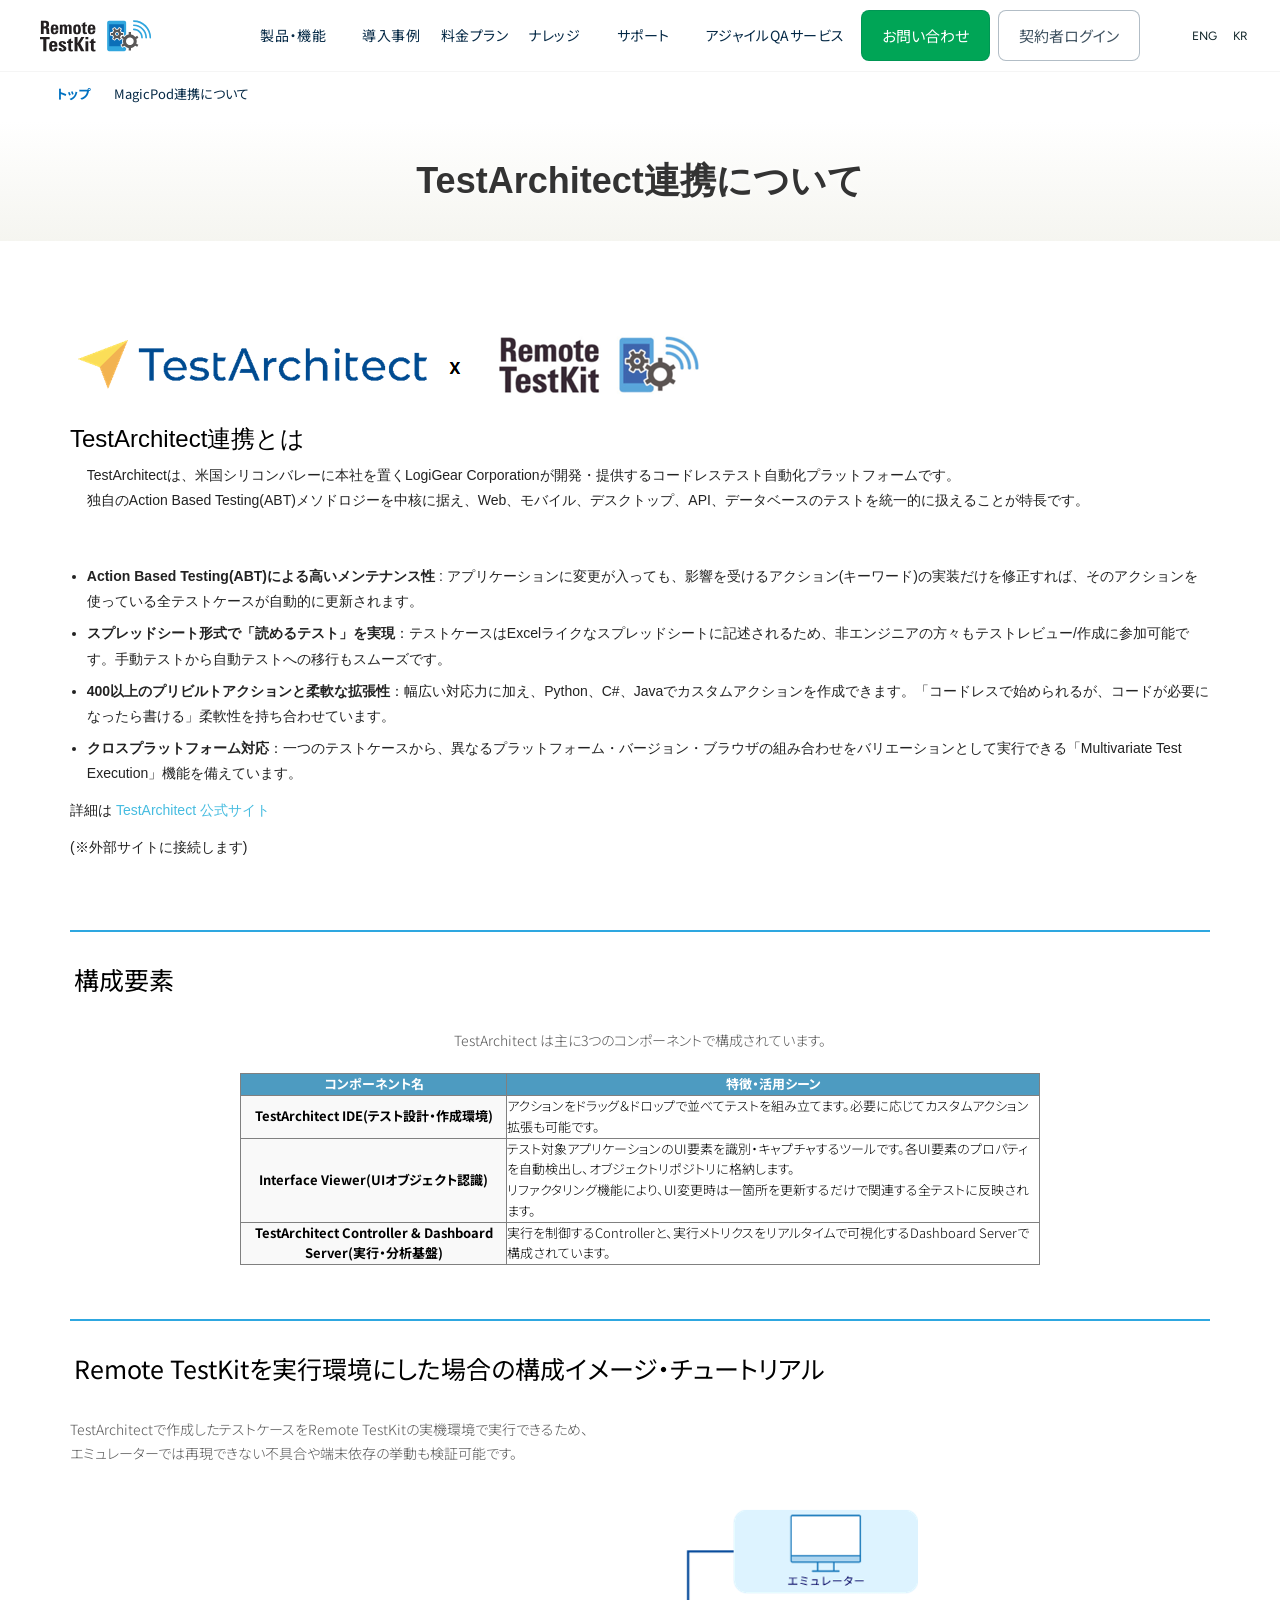
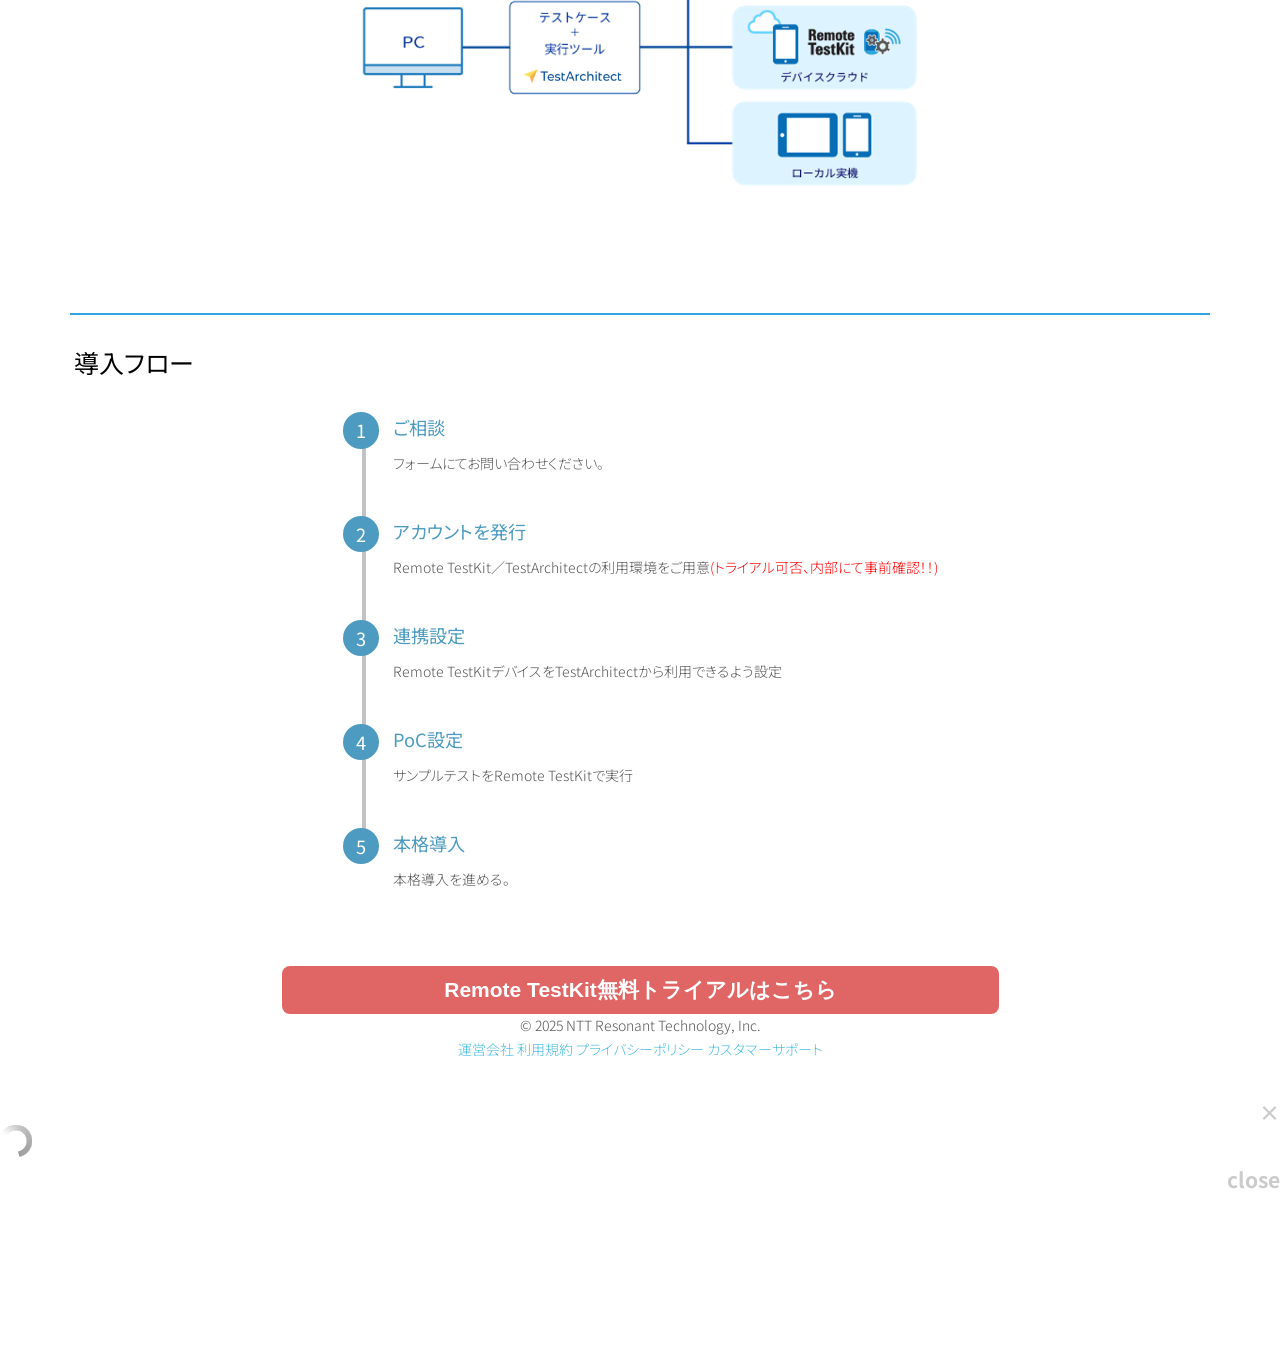
==== commit f48fe2ba: "ロゴ_構成図一旦差し替え版" ====
--- a/TestArchitect/index.html
+++ b/TestArchitect/index.html
@@ -270,7 +270,7 @@
     <div style="flex: 1 1 45%; min-width: 300px;">
       <!-- ロゴ（左上） -->
       <div style="margin-bottom: 12px;">
-        <img src="./TestArchitect連携について _ Remote TestKit_files/akaAT-1.png" alt="TestArchitect連携 ロゴ" width="160" style="max-width: 100%; height: auto; display: block;">
+        <img src="./TestArchitect連携について _ Remote TestKit_files/TA_logo.png" alt="TestArchitect連携 ロゴ" width="160" style="max-width: 100%; height: auto; display: block;">
       </div>
 
       <h4 style="margin: 0 0 8px; font-weight: 400; color: #000;">TestArchitect連携とは</h4>
@@ -348,7 +348,7 @@
     <!--  
     <img loading="lazy" src="./TestArchitect連携について _ Remote TestKit_files/ConnectStructure_akaAT.png" alt="構成イメージ" width="200" height="352" style="max-width:100%; height:auto; vertical-align: top;" class="aligncenter size-medium wp-image-485919">
   -->
-  <img loading="lazy" src="./TestArchitect連携について _ Remote TestKit_files/ConnectStructure_akaAT.png" alt="構成イメージ" 
+  <img loading="lazy" src="./TestArchitect連携について _ Remote TestKit_files/ConnectStructure_TestArchitect.png" alt="構成イメージ" 
 style="width: 600px !important; height: auto !important; max-width: 100%;" 
 class="aligncenter size-medium wp-image-485919">  
   </div>
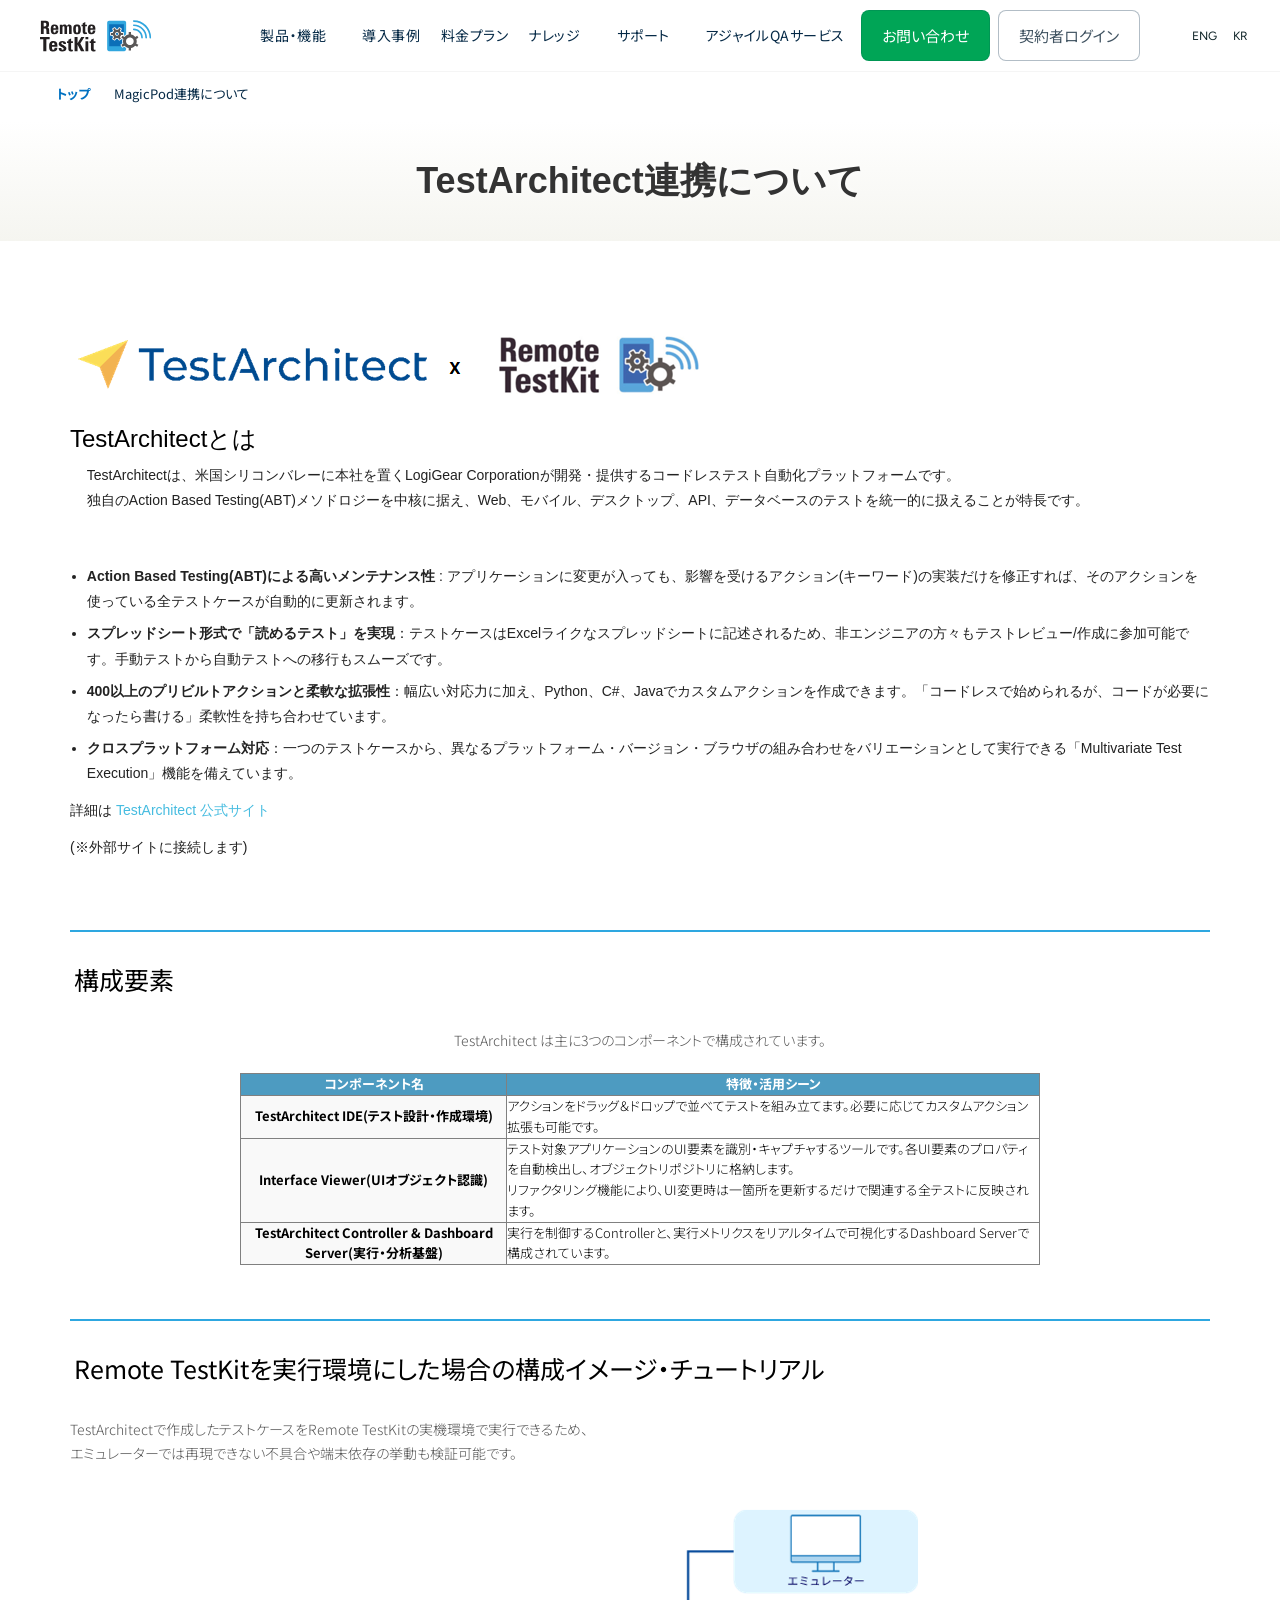
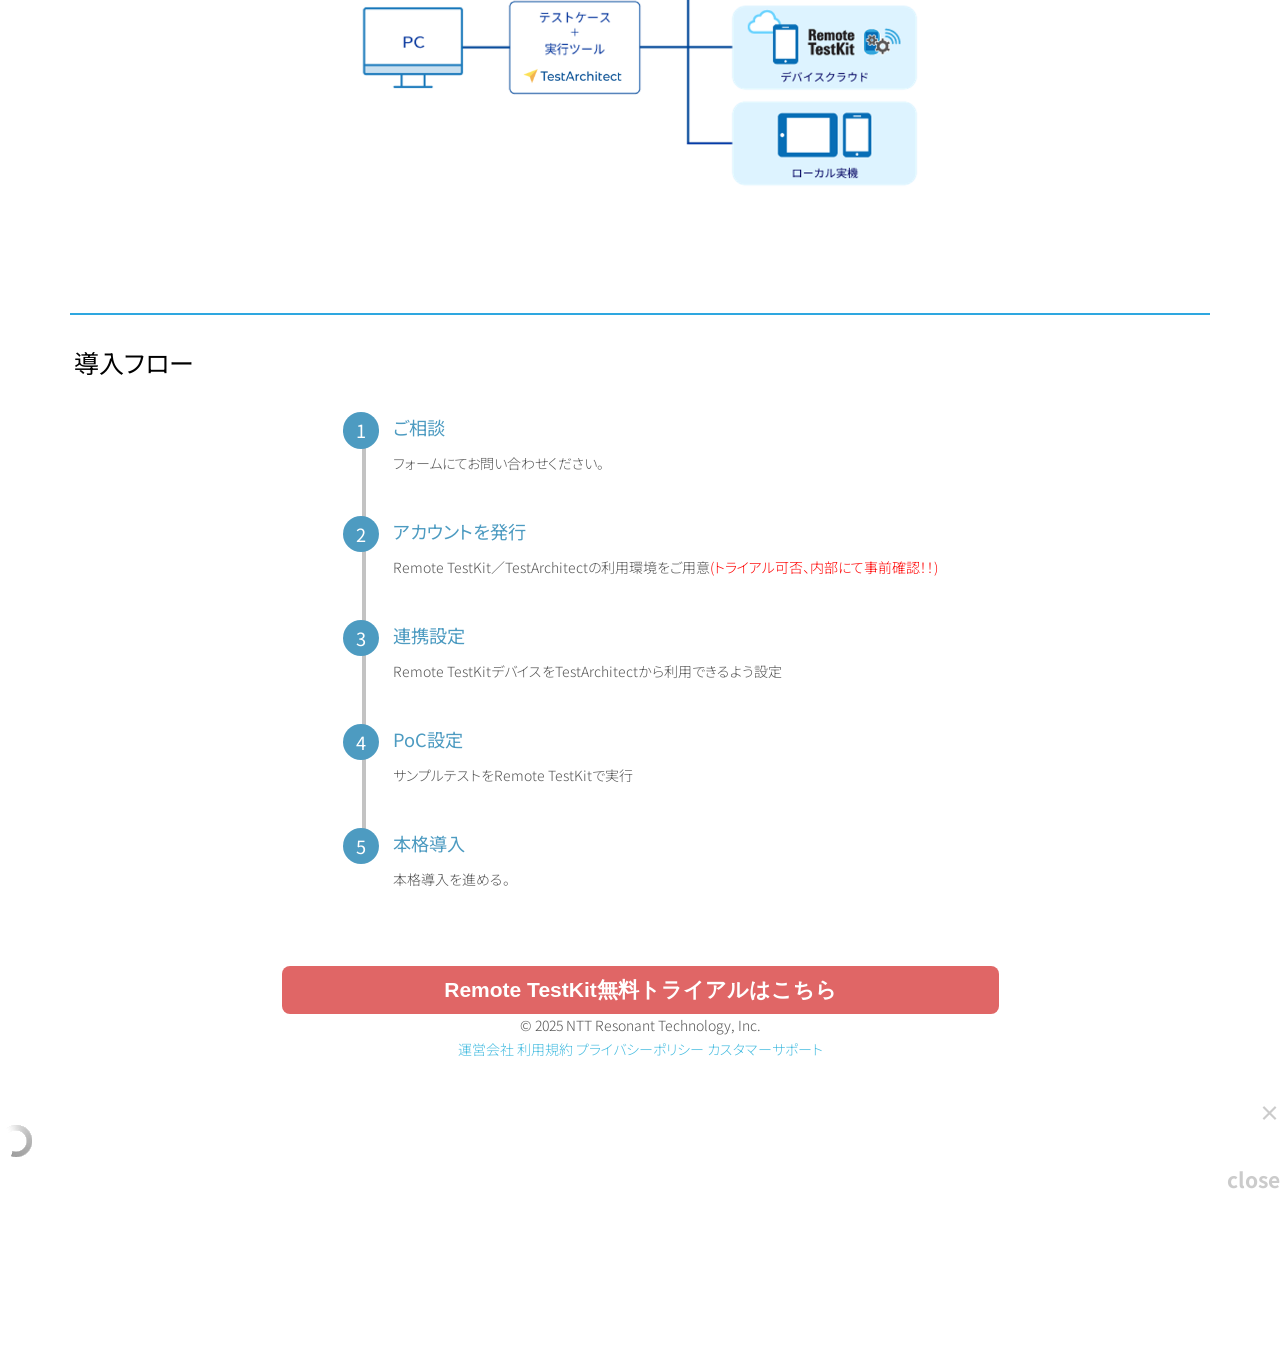
==== commit 3038483a: "誤字修正版" ====
--- a/TestArchitect/index.html
+++ b/TestArchitect/index.html
@@ -273,7 +273,7 @@
         <img src="./TestArchitect連携について _ Remote TestKit_files/TA_logo.png" alt="TestArchitect連携 ロゴ" width="160" style="max-width: 100%; height: auto; display: block;">
       </div>
 
-      <h4 style="margin: 0 0 8px; font-weight: 400; color: #000;">TestArchitect連携とは</h4>
+      <h4 style="margin: 0 0 8px; font-weight: 400; color: #000;">TestArchitectとは</h4>
       <ul style="margin: 0; padding-left: 1.2em;">
         TestArchitectは、米国シリコンバレーに本社を置くLogiGear Corporationが開発・提供するコードレステスト自動化プラットフォームです。</br>
         独自のAction Based Testing(ABT)メソドロジーを中核に据え、Web、モバイル、デスクトップ、API、データベースのテストを統一的に扱えることが特長です。</br>
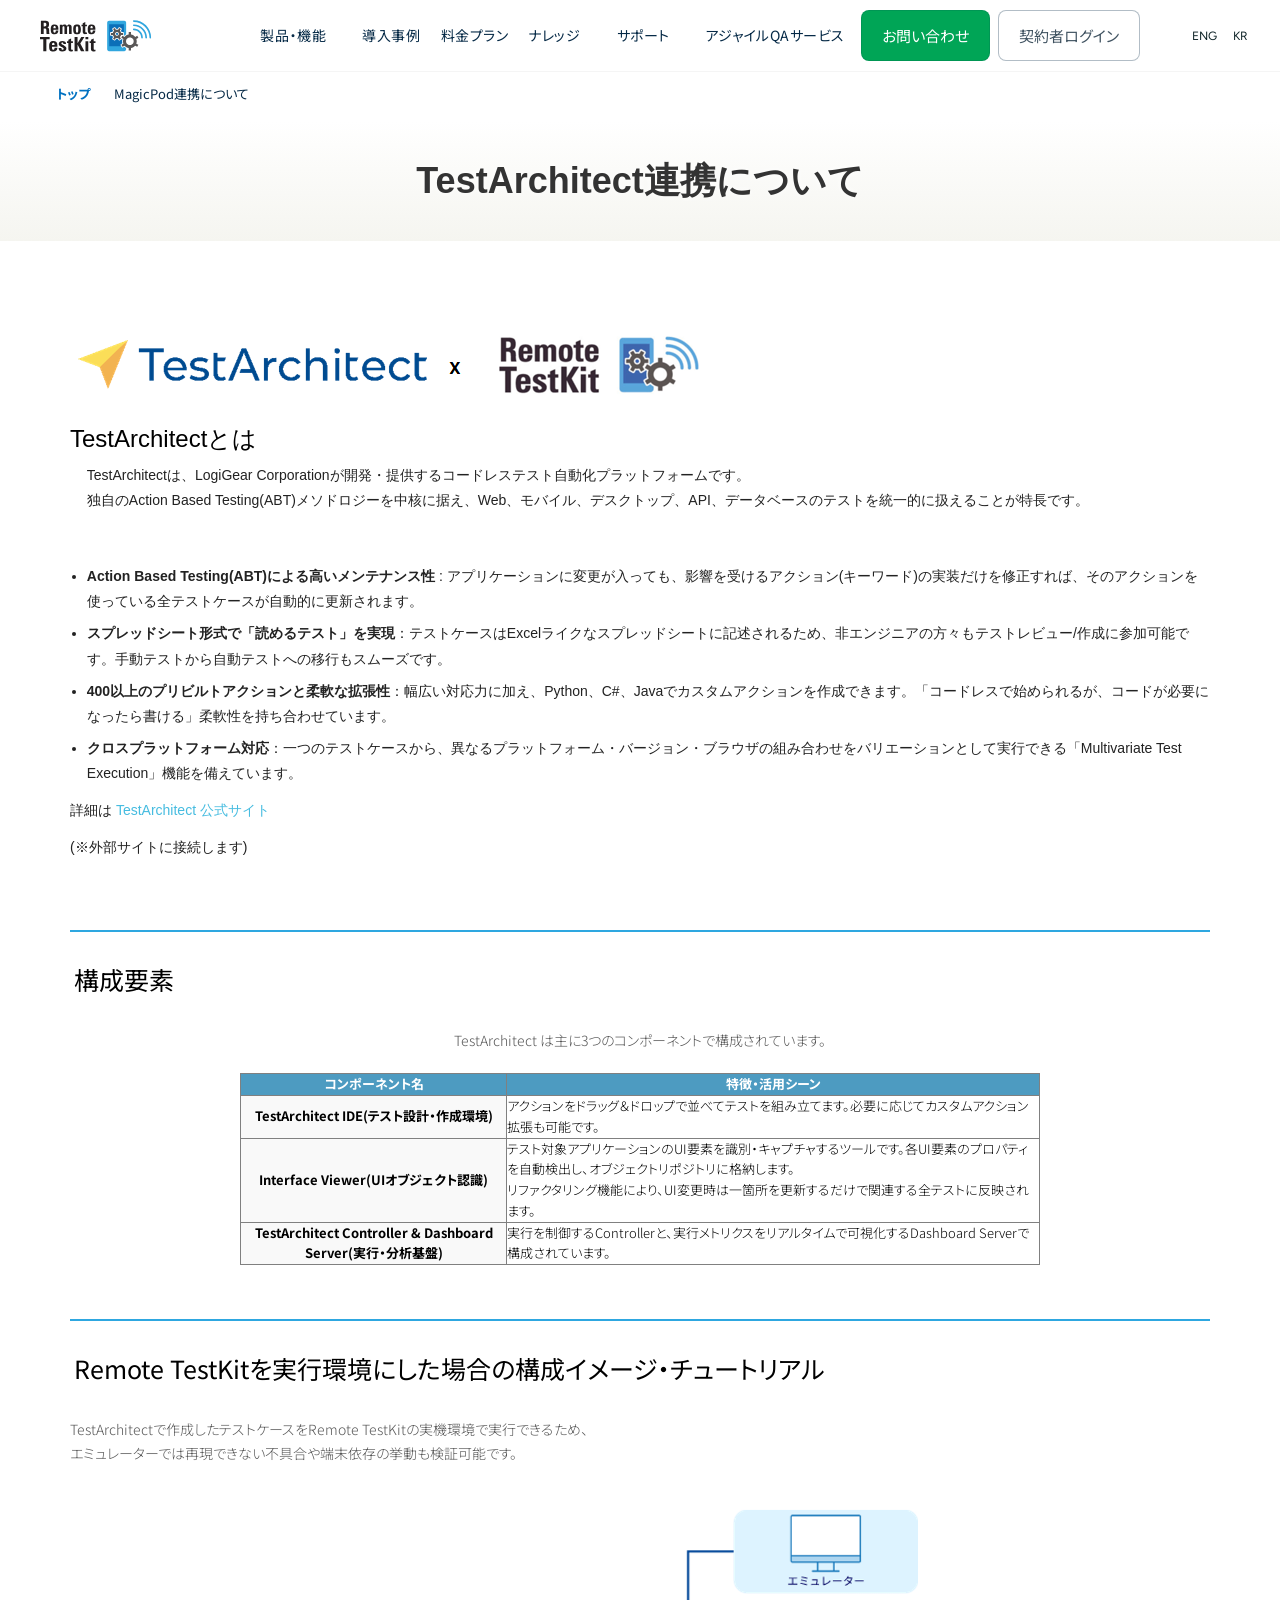
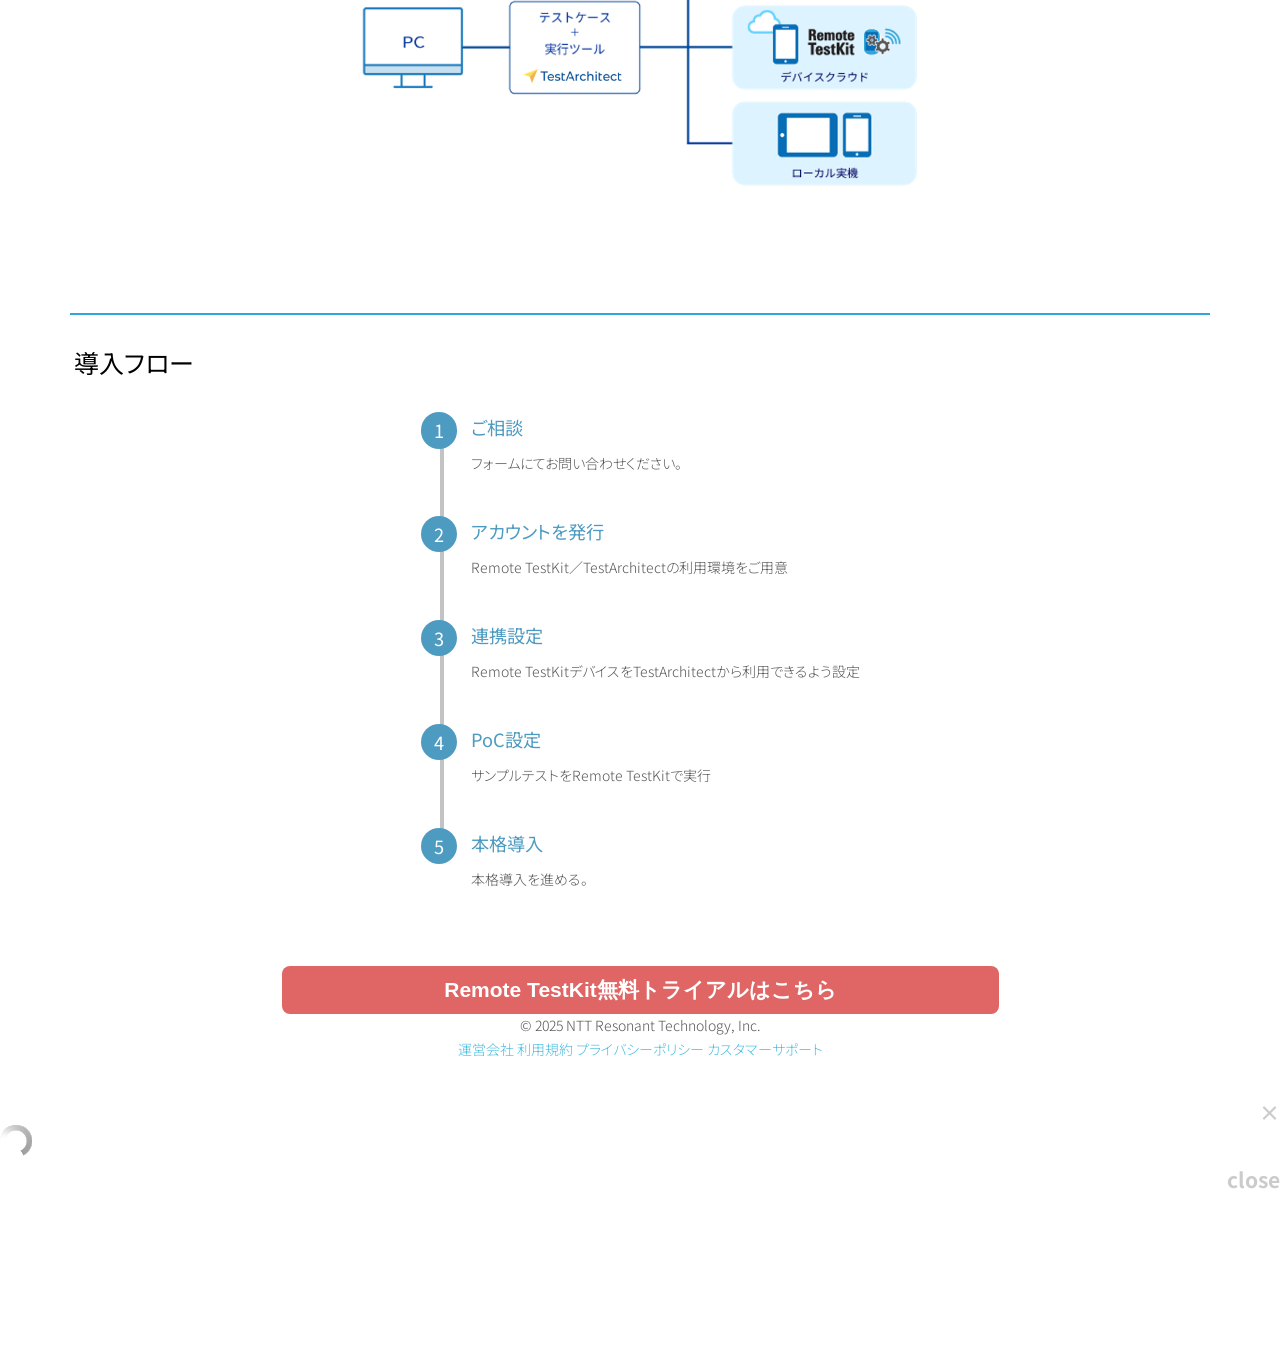
==== commit c0478bd2: "藤森さんコメント反映版" ====
--- a/TestArchitect/index.html
+++ b/TestArchitect/index.html
@@ -275,7 +275,7 @@
 
       <h4 style="margin: 0 0 8px; font-weight: 400; color: #000;">TestArchitectとは</h4>
       <ul style="margin: 0; padding-left: 1.2em;">
-        TestArchitectは、米国シリコンバレーに本社を置くLogiGear Corporationが開発・提供するコードレステスト自動化プラットフォームです。</br>
+        TestArchitectは、LogiGear Corporationが開発・提供するコードレステスト自動化プラットフォームです。</br>
         独自のAction Based Testing(ABT)メソドロジーを中核に据え、Web、モバイル、デスクトップ、API、データベースのテストを統一的に扱えることが特長です。</br>
         </br>
         </br>
@@ -383,7 +383,7 @@
             <span style="width: 2em; height: 2em; line-height: 2em; text-align: center; border-radius: 100vh; display: inline-block; background: #4D9BC1; color: #fff; position: absolute; left: 0;">2</span>
             アカウントを発行
           </dt>
-          <dd style="margin-left: 0;">Remote TestKit／TestArchitectの利用環境をご用意<font color="red">(トライアル可否、内部にて事前確認！！)</font></dd>
+          <dd style="margin-left: 0;">Remote TestKit／TestArchitectの利用環境をご用意</dd>
         </dl>
       </li>
 
